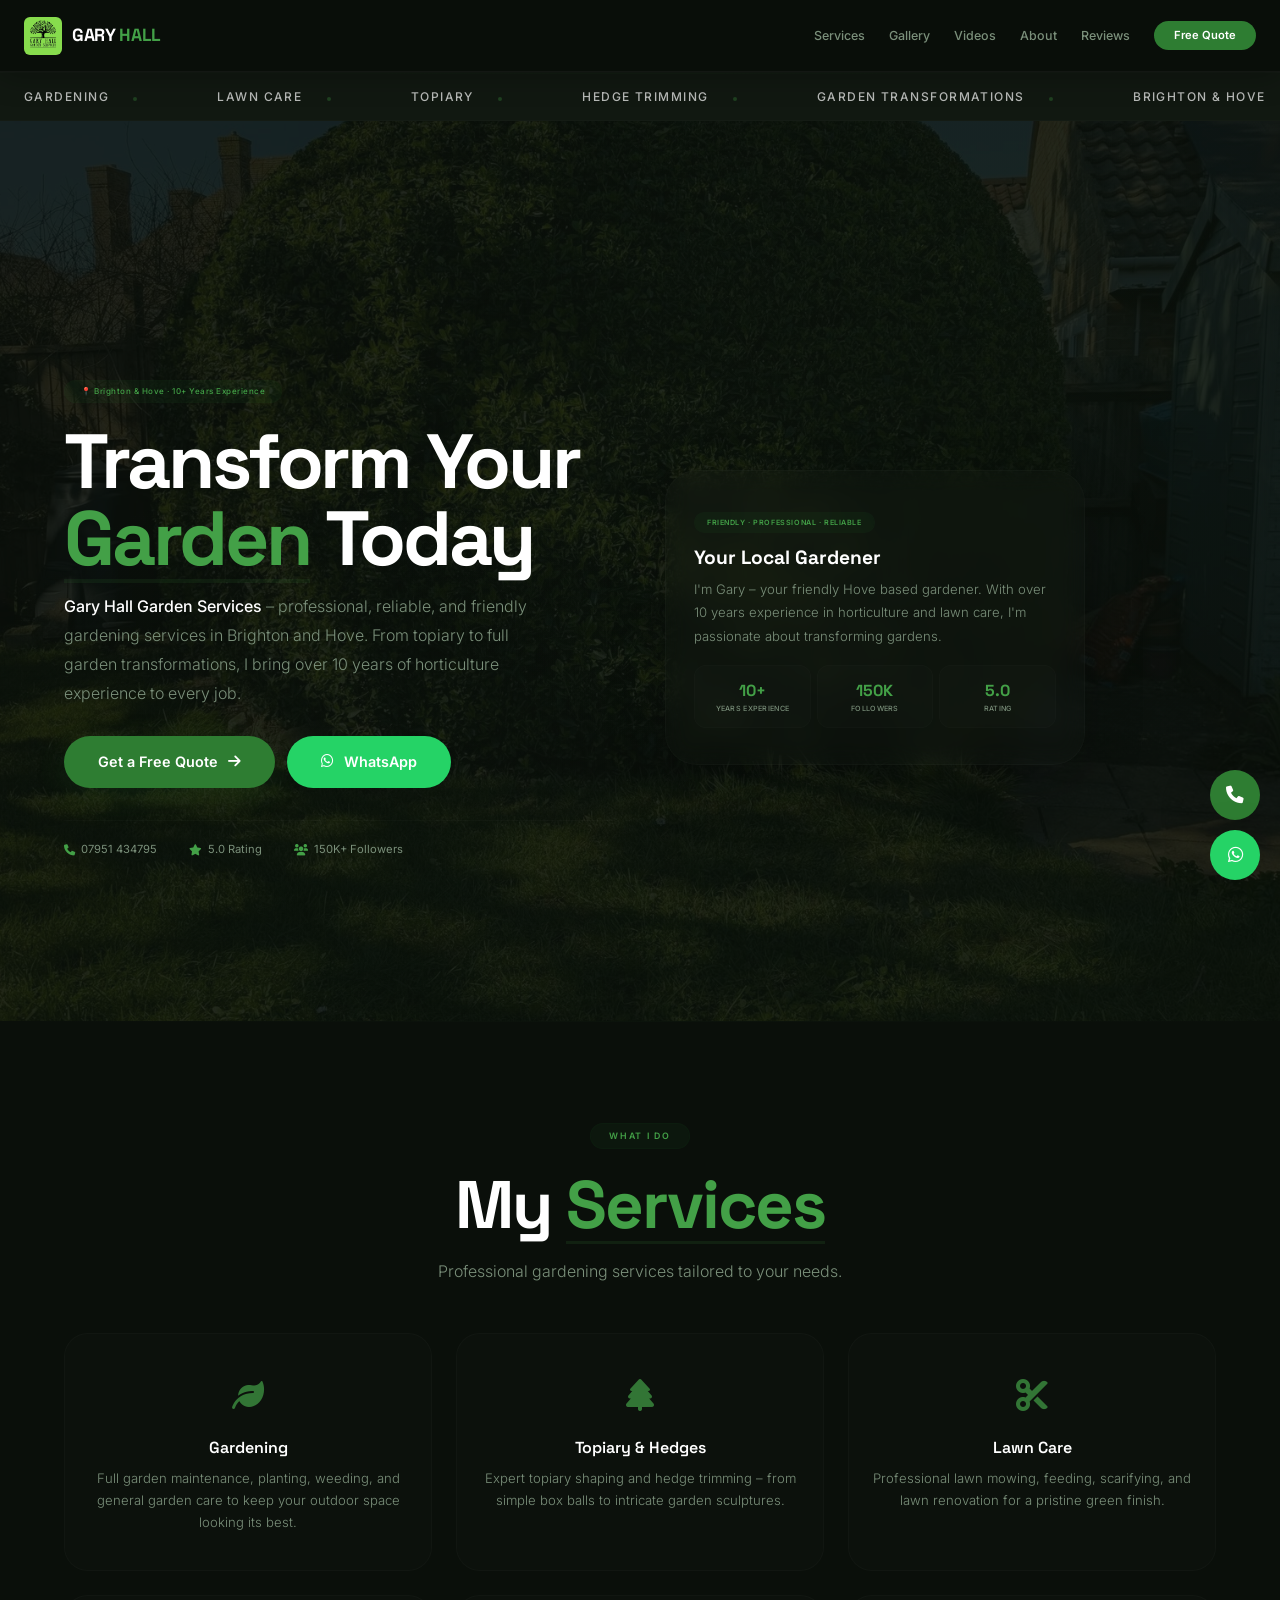
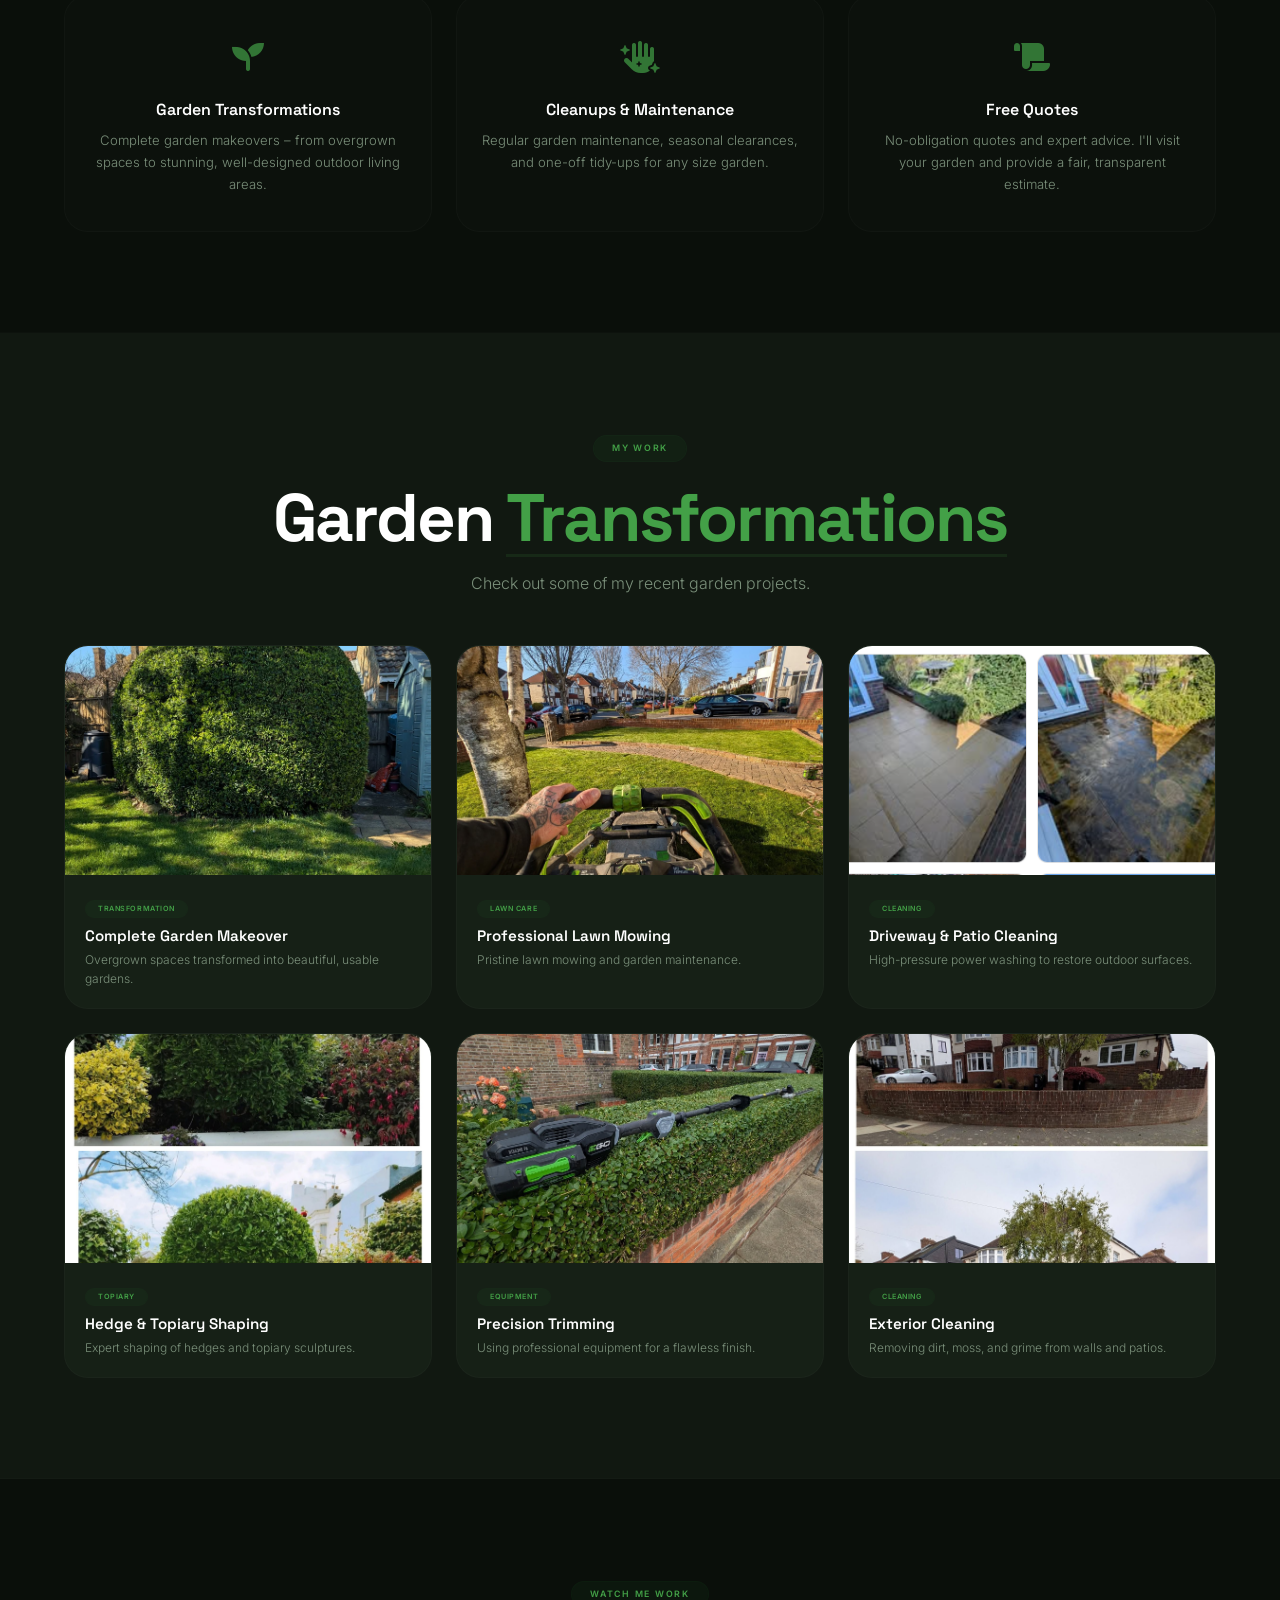
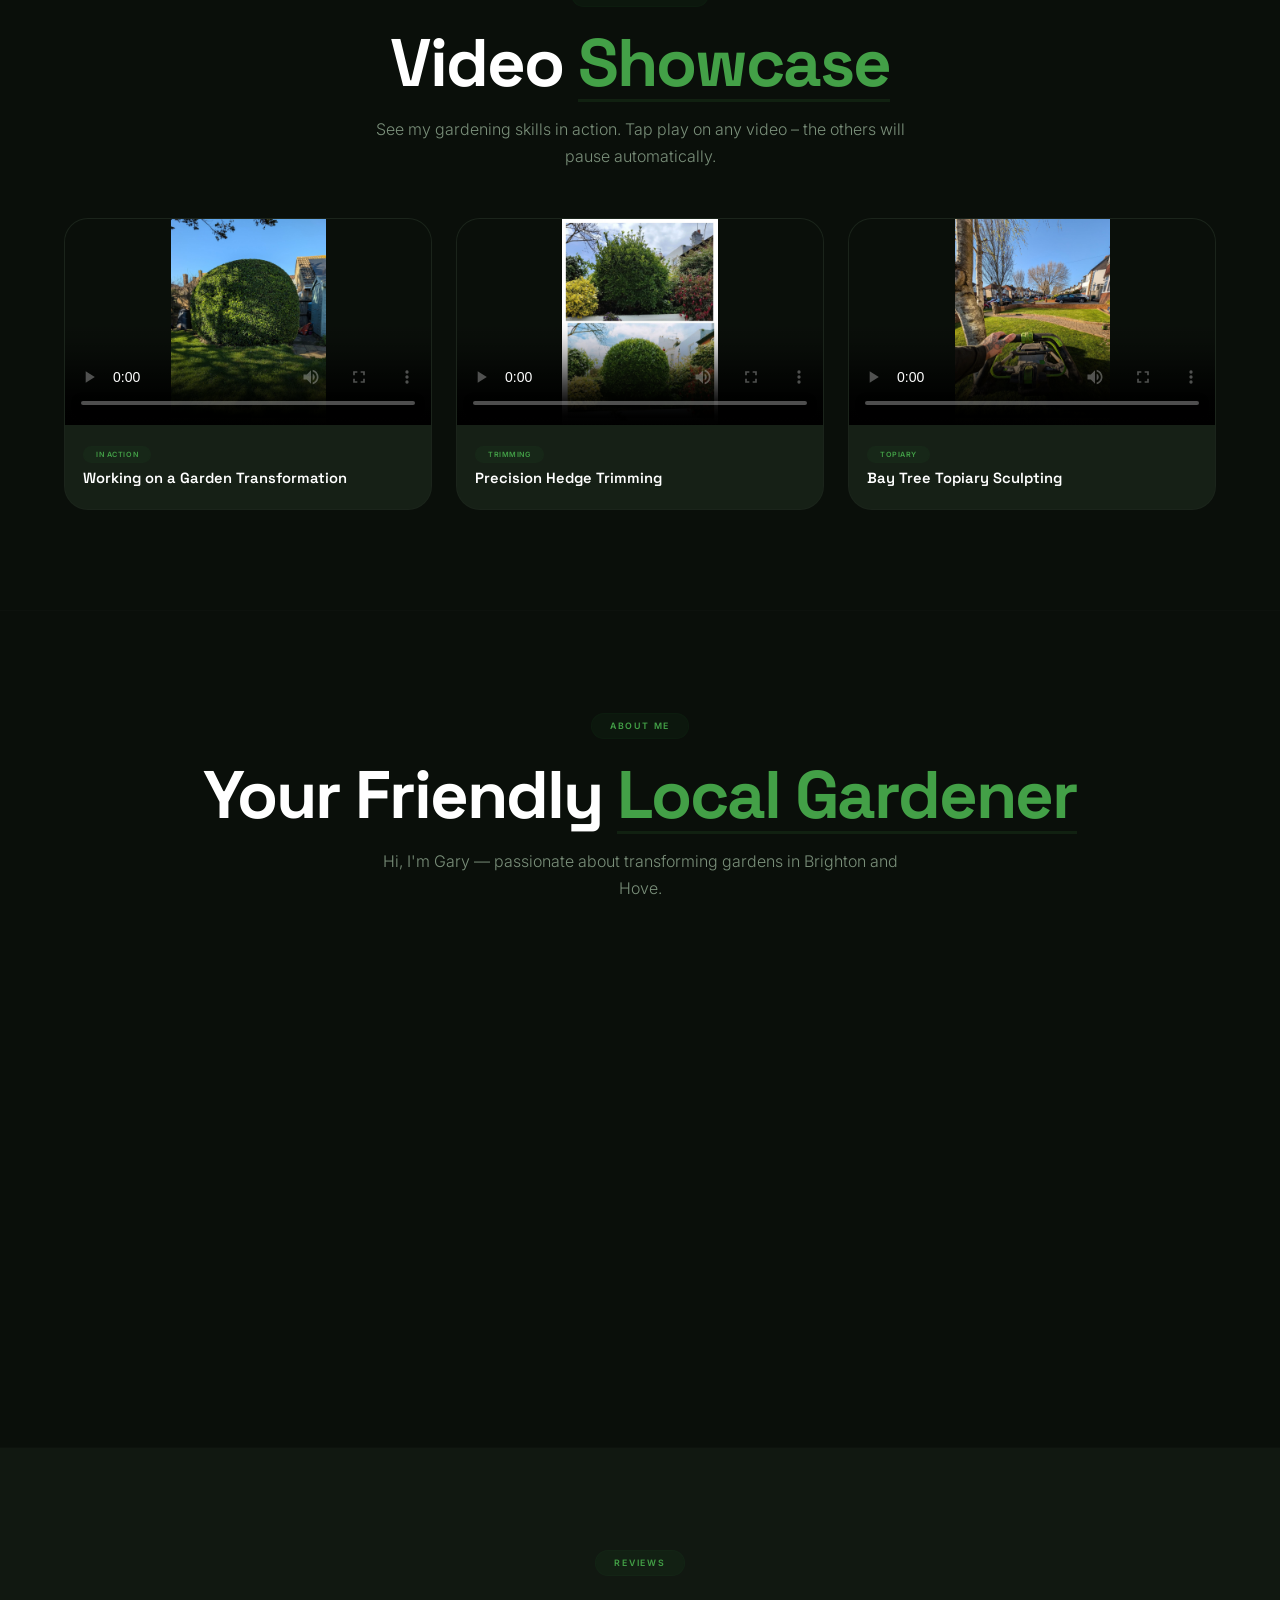
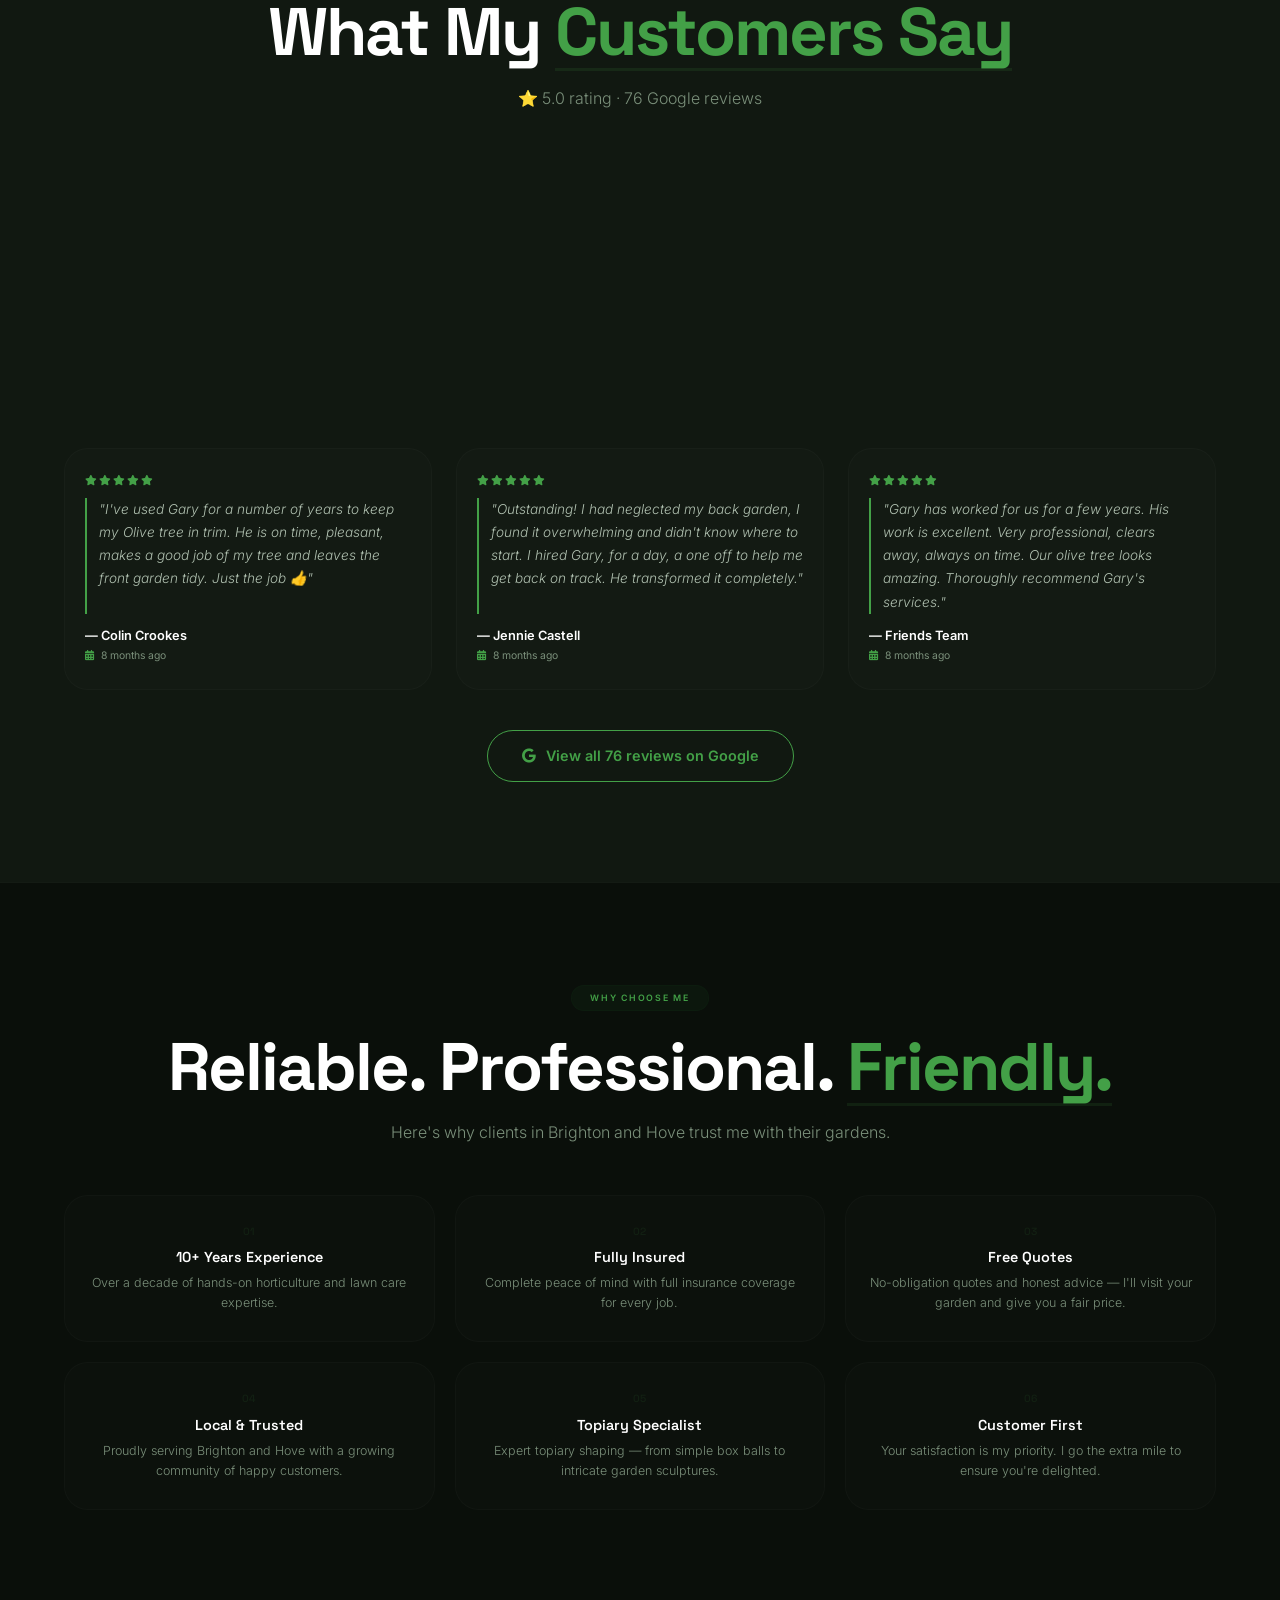
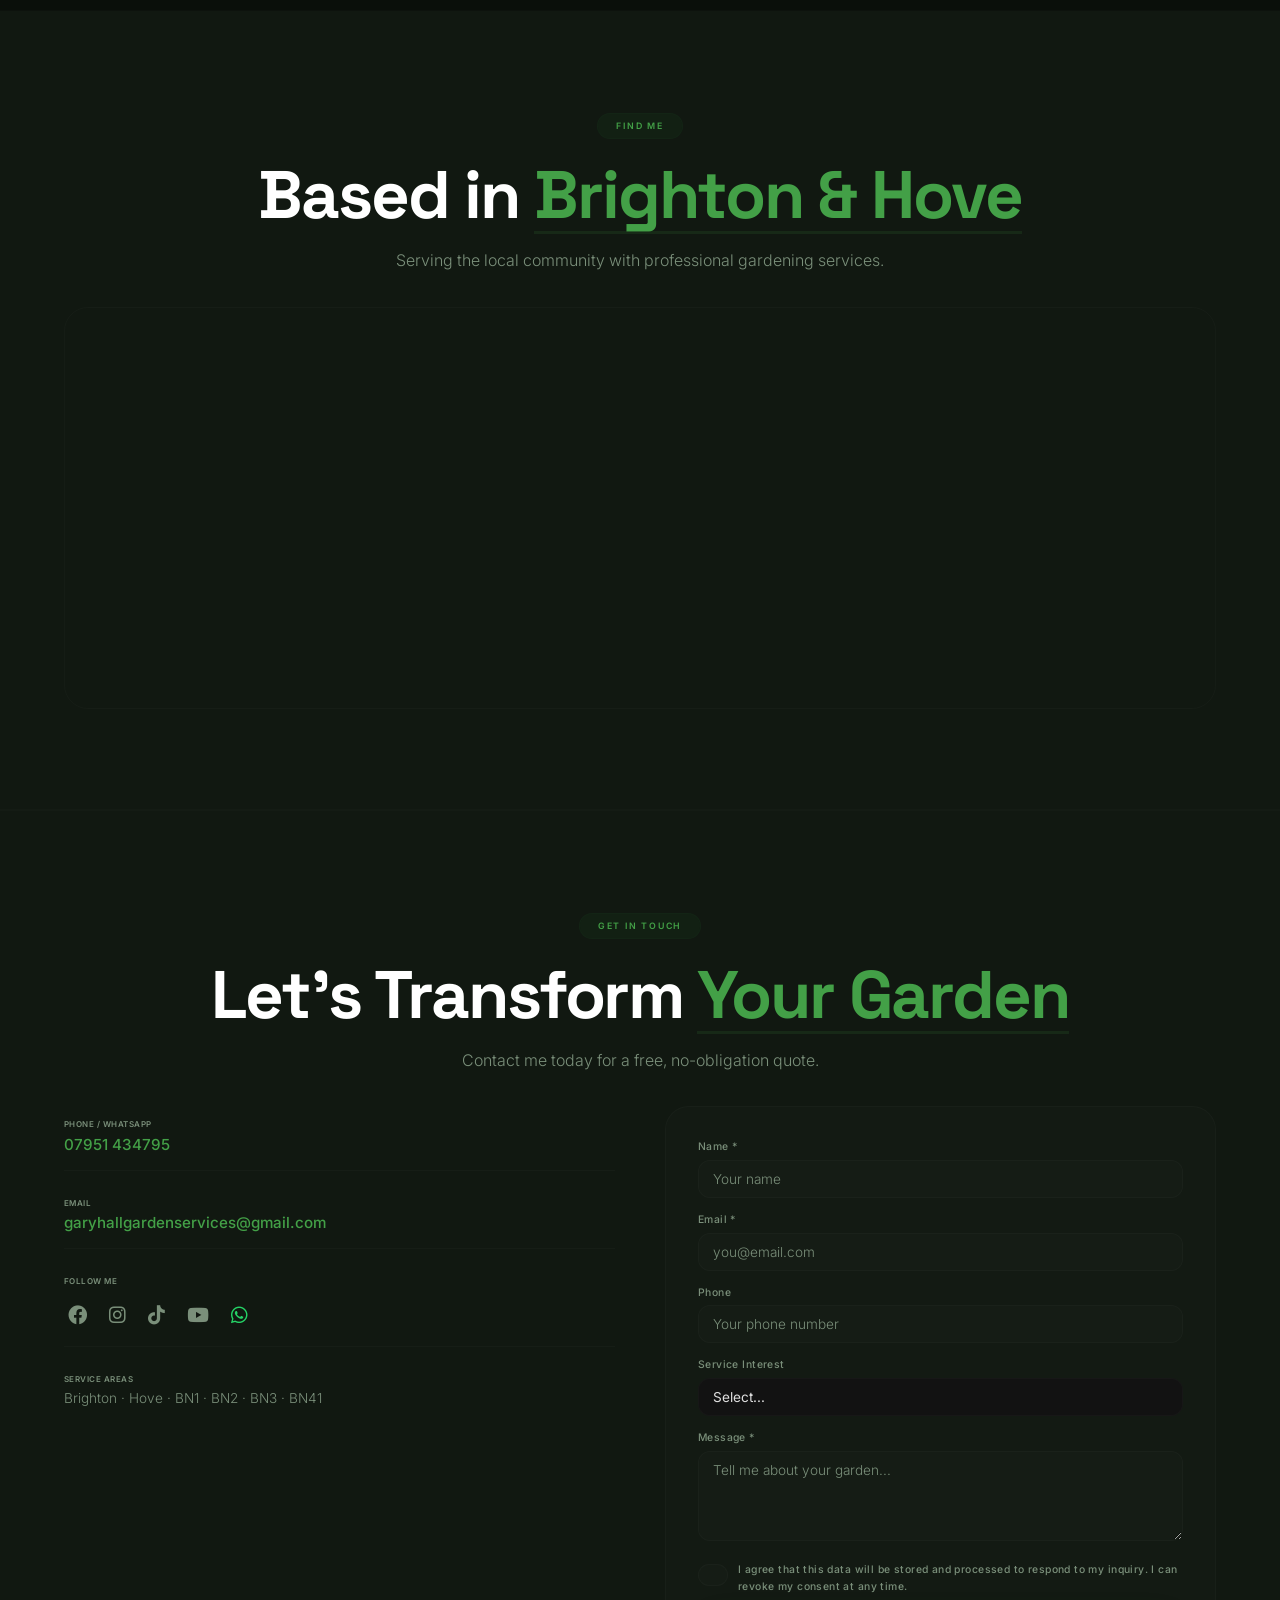
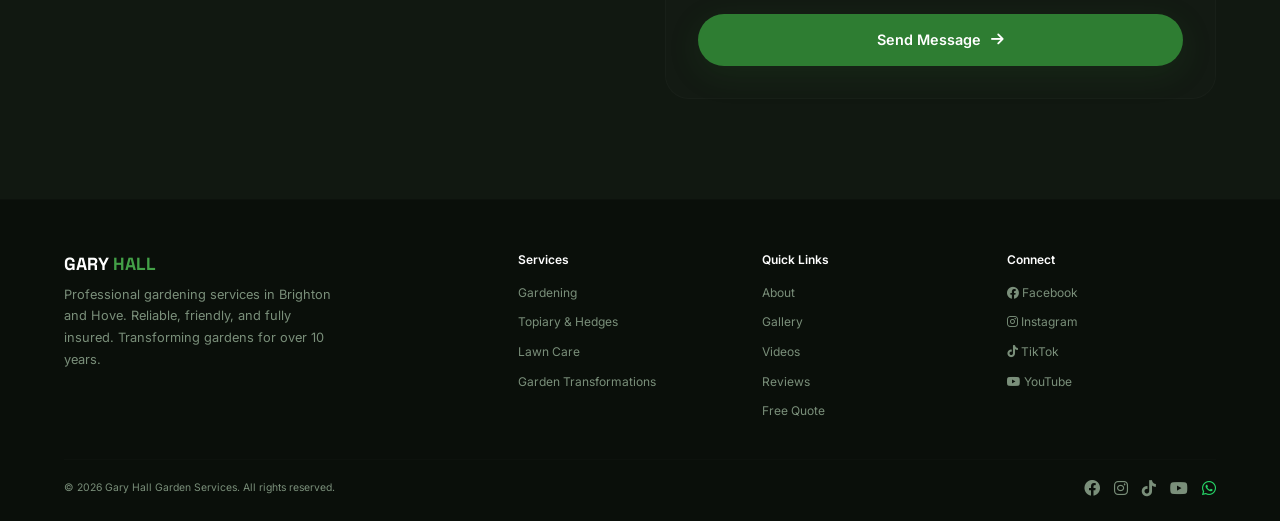
==== index.html @ 6b8df43d "Add files via upload" ====
<!DOCTYPE html>
<html lang="en">
<head>
    <meta charset="UTF-8" />
    <meta name="viewport" content="width=device-width, initial-scale=1.0, maximum-scale=1.0, user-scalable=yes" />
    <title>Gary Hall Garden Services – Professional Gardener in Brighton & Hove</title>
    <meta name="description" content="Gary Hall Garden Services offers professional gardening, lawn care, topiary, hedge trimming, and garden transformations in Brighton and Hove. 10+ years experience. Free quotes." />
    <link rel="canonical" href="https://garyhallgardenservices.co.uk/" />

    <!-- Fonts -->
    <link rel="preconnect" href="https://fonts.googleapis.com" />
    <link rel="preconnect" href="https://fonts.gstatic.com" crossorigin />
    <link href="https://fonts.googleapis.com/css2?family=Inter:opsz,wght@14..32,300;14..32,400;14..32,500;14..32,600;14..32,700;14..32,800;14..32,900&family=Space+Grotesk:wght@400;500;600;700&display=swap" rel="stylesheet" />
    <link rel="stylesheet" href="https://cdnjs.cloudflare.com/ajax/libs/font-awesome/6.0.0-beta3/css/all.min.css" />

    <style>
        /* ============================================================
        GARY HALL GARDEN SERVICES – Green Garden Theme
        MOBILE-FIRST & NAV VISIBILITY FIXES
        ============================================================ */

        *,
        *::before,
        *::after {
            margin: 0;
            padding: 0;
            box-sizing: border-box;
        }

        :root {
            --black: #0a0f0a;
            --black-light: #111811;
            --black-card: #162016;
            --white: #ffffff;
            --gray-100: #f0f4f0;
            --gray-200: #dce4dc;
            --gray-300: #b0c0b0;
            --gray-500: #7a8f7a;
            --gray-700: #4a5f4a;
            --primary: #2e7d32;
            --primary-light: #43a047;
            --primary-dark: #1b5e20;
            --primary-glow: rgba(46, 125, 50, 0.08);
            --primary-subtle: rgba(46, 125, 50, 0.02);
            --radius: 12px;
            --radius-lg: 24px;
            --radius-xl: 32px;
            --shadow: 0 20px 60px rgba(0, 0, 0, 0.2);
            --shadow-lg: 0 40px 80px rgba(0, 0, 0, 0.25);
            --transition: 0.6s cubic-bezier(0.22, 1, 0.36, 1);
            --font: 'Inter', -apple-system, BlinkMacSystemFont, sans-serif;
            --font-display: 'Space Grotesk', sans-serif;
            --max-width: 1200px;
            --nav-height: 72px;
        }

        html {
            scroll-behavior: smooth;
            -webkit-font-smoothing: antialiased;
        }

        body {
            font-family: var(--font);
            background: var(--black);
            color: var(--white);
            line-height: 1.6;
            overflow-x: hidden;
            cursor: default;
            -webkit-tap-highlight-color: transparent;
        }

        ::-webkit-scrollbar {
            width: 6px;
        }
        ::-webkit-scrollbar-track {
            background: var(--black);
        }
        ::-webkit-scrollbar-thumb {
            background: var(--primary);
            border-radius: 10px;
        }

        img {
            max-width: 100%;
            display: block;
        }
        a {
            text-decoration: none;
            color: inherit;
        }
        ul {
            list-style: none;
        }

        .container {
            width: 100%;
            max-width: var(--max-width);
            margin: 0 auto;
            padding: 0 24px;
        }

        .section-padding {
            padding: 100px 0;
        }
        .section-padding-sm {
            padding: 60px 0;
        }

        /* ----- Typography ----- */
        .section-label {
            display: inline-block;
            font-size: 0.55rem;
            font-weight: 600;
            letter-spacing: 0.2em;
            text-transform: uppercase;
            color: var(--primary-light);
            background: var(--primary-glow);
            padding: 5px 18px;
            border-radius: 100px;
            margin-bottom: 20px;
            border: 1px solid rgba(46, 125, 50, 0.04);
            transition: var(--transition);
        }

        .section-label:hover {
            color: var(--white);
            border-color: rgba(46, 125, 50, 0.04);
        }

        .section-title {
            font-family: var(--font-display);
            font-size: clamp(2.2rem, 5.5vw, 4.2rem);
            font-weight: 700;
            line-height: 1.08;
            letter-spacing: -0.03em;
            margin-bottom: 16px;
            color: var(--white);
            transition: var(--transition);
        }

        .section-title .highlight {
            color: var(--primary-light);
            position: relative;
            transition: var(--transition);
        }

        .section-title .highlight::after {
            content: '';
            position: absolute;
            bottom: 4px;
            left: 0;
            width: 100%;
            height: 3px;
            background: var(--primary-light);
            opacity: 0.12;
            transition: var(--transition);
        }

        .section-title:hover .highlight {
            color: var(--white);
        }

        .section-title:hover .highlight::after {
            opacity: 0.3;
            height: 4px;
        }

        .section-subtitle {
            font-size: 1rem;
            color: var(--gray-500);
            max-width: 540px;
            line-height: 1.7;
            font-weight: 300;
            transition: var(--transition);
        }

        .section-subtitle:hover {
            color: var(--gray-300);
        }

        .text-center {
            text-align: center;
        }
        .mx-auto {
            margin-left: auto;
            margin-right: auto;
        }

        /* ----- Buttons (touch-friendly) ----- */
        .btn {
            display: inline-flex;
            align-items: center;
            gap: 10px;
            font-family: var(--font);
            font-weight: 600;
            font-size: 0.9rem;
            padding: 14px 34px;
            border-radius: 100px;
            border: none;
            cursor: pointer;
            transition: var(--transition);
            text-align: center;
            justify-content: center;
            line-height: 1.2;
            position: relative;
            overflow: hidden;
            touch-action: manipulation;
            min-height: 52px;
        }

        .btn-primary {
            background: var(--primary);
            color: var(--white);
            box-shadow: 0 8px 32px rgba(46, 125, 50, 0.15);
        }

        .btn-primary::after {
            content: '';
            position: absolute;
            inset: 0;
            background: linear-gradient(135deg, transparent 60%, rgba(255, 255, 255, 0.04));
            opacity: 0;
            transition: var(--transition);
        }

        .btn-primary:hover {
            background: var(--primary-light);
            transform: translateY(-3px);
            box-shadow: 0 16px 48px rgba(46, 125, 50, 0.2);
            color: var(--white);
        }

        .btn-primary:hover::after {
            opacity: 1;
        }

        .btn-outline {
            background: transparent;
            color: var(--white);
            border: 1px solid rgba(255, 255, 255, 0.04);
        }

        .btn-outline:hover {
            border-color: var(--primary-light);
            transform: translateY(-3px);
            background: var(--primary-subtle);
        }

        .btn-whatsapp {
            background: #25d366;
            color: var(--white);
        }

        .btn-whatsapp:hover {
            background: #1ebe5c;
            transform: translateY(-3px);
        }

        .btn-block {
            width: 100%;
            justify-content: center;
        }

        /* ============================================================
        NAVIGATION – Always visible, never hidden
        ============================================================ */
        .navbar {
            position: fixed;
            top: 0;
            left: 0;
            right: 0;
            z-index: 9999;
            height: var(--nav-height);
            display: flex;
            align-items: center;
            padding: 0 24px;
            background: rgba(10, 15, 10, 0.92);
            backdrop-filter: blur(20px) saturate(1.4);
            -webkit-backdrop-filter: blur(20px) saturate(1.4);
            border-bottom: 1px solid rgba(255, 255, 255, 0.04);
            box-shadow: 0 4px 30px rgba(0, 0, 0, 0.3);
            transition: var(--transition);
        }

        .navbar.scrolled {
            background: rgba(10, 15, 10, 0.97);
            border-bottom-color: rgba(46, 125, 50, 0.08);
        }

        .navbar .container {
            display: flex;
            align-items: center;
            justify-content: space-between;
            padding: 0;
            max-width: 100%;
            width: 100%;
        }

        .nav-logo {
            display: flex;
            align-items: center;
            gap: 10px;
            flex-shrink: 0;
        }

        .nav-logo img {
            height: 38px;
            width: auto;
            border-radius: 6px;
        }

        .nav-logo .logo-text {
            font-family: var(--font-display);
            font-weight: 700;
            font-size: 1.1rem;
            color: var(--white);
            letter-spacing: -0.02em;
            transition: var(--transition);
            white-space: nowrap;
        }

        .nav-logo .logo-text .brand-span {
            color: var(--primary-light);
            transition: var(--transition);
        }

        .nav-logo:hover .logo-text .brand-span {
            color: var(--white);
        }

        .nav-links {
            display: flex;
            align-items: center;
            gap: 24px;
        }

        .nav-links a {
            font-size: 0.78rem;
            font-weight: 500;
            color: var(--gray-500);
            transition: var(--transition);
            position: relative;
            touch-action: manipulation;
            padding: 4px 0;
        }

        .nav-links a::after {
            content: '';
            position: absolute;
            bottom: -2px;
            left: 0;
            width: 0;
            height: 2px;
            background: var(--primary-light);
            transition: var(--transition);
        }

        .nav-links a:hover {
            color: var(--white);
        }

        .nav-links a:hover::after {
            width: 100%;
        }

        .nav-links .nav-cta {
            background: var(--primary);
            color: var(--white);
            padding: 6px 20px;
            border-radius: 100px;
            font-weight: 600;
            font-size: 0.7rem;
        }

        .nav-links .nav-cta::after {
            display: none;
        }

        .nav-links .nav-cta:hover {
            background: var(--primary-light);
            transform: translateY(-2px);
            color: var(--white);
        }

        /* ---- Hamburger Toggle (mobile) ---- */
        .nav-toggle {
            display: none;
            flex-direction: column;
            gap: 5px;
            background: none;
            border: none;
            cursor: pointer;
            padding: 10px 8px;
            touch-action: manipulation;
            z-index: 100;
        }

        .nav-toggle span {
            display: block;
            width: 26px;
            height: 2.5px;
            background: var(--white);
            border-radius: 4px;
            transition: var(--transition);
            transform-origin: center;
        }

        .nav-toggle.active span:nth-child(1) {
            transform: rotate(45deg) translate(5px, 6px);
        }
        .nav-toggle.active span:nth-child(2) {
            opacity: 0;
            transform: scaleX(0);
        }
        .nav-toggle.active span:nth-child(3) {
            transform: rotate(-45deg) translate(5px, -6px);
        }

        /* ============================================================
        MARQUEE – Clears the fixed nav
        ============================================================ */
        .marquee-section {
            background: var(--black-light);
            border-top: 1px solid rgba(255, 255, 255, 0.01);
            border-bottom: 1px solid rgba(255, 255, 255, 0.01);
            padding: 14px 0;
            overflow: hidden;
            position: relative;
            margin-top: var(--nav-height);
        }

        .marquee-section::before {
            content: '';
            position: absolute;
            top: 0;
            left: 0;
            right: 0;
            height: 1px;
            background: linear-gradient(90deg, transparent, var(--primary-light), transparent);
            opacity: 0.04;
        }

        .marquee {
            display: flex;
            gap: 60px;
            animation: marqueeScroll 35s linear infinite;
            width: max-content;
        }

        .marquee:hover {
            animation-play-state: paused;
        }

        @keyframes marqueeScroll {
            0% {
                transform: translateX(0);
            }
            100% {
                transform: translateX(-50%);
            }
        }

        .marquee-item {
            font-size: 0.75rem;
            letter-spacing: 0.12em;
            text-transform: uppercase;
            color: rgba(255, 255, 255, 0.7);
            white-space: nowrap;
            font-weight: 500;
            transition: var(--transition);
        }

        .marquee-item:hover {
            color: var(--white);
        }

        .marquee-item .dot {
            display: inline-block;
            width: 4px;
            height: 4px;
            background: var(--primary-light);
            border-radius: 50%;
            margin: 0 20px;
            opacity: 0.3;
            transition: var(--transition);
        }

        .marquee-item:hover .dot {
            opacity: 0.8;
        }

        /* ============================================================
        HERO – Clears fixed nav + marquee
        ============================================================ */
        .hero {
            min-height: 100vh;
            display: flex;
            align-items: center;
            position: relative;
            padding: calc(var(--nav-height) + 80px) 0 60px;
            background: var(--black);
            overflow: hidden;
            isolation: isolate;
        }

        .hero-bg {
            position: absolute;
            inset: 0;
            z-index: 0;
            background: url('result one.jpg') center/cover no-repeat;
            background-color: var(--black);
            opacity: 0.10;
            transform: scale(1.02);
            animation: heroBreath 25s infinite alternate ease-in-out;
        }

        @keyframes heroBreath {
            0% {
                transform: scale(1.02);
                opacity: 0.08;
            }
            100% {
                transform: scale(1.08);
                opacity: 0.14;
            }
        }

        .hero-glow {
            position: absolute;
            inset: 0;
            z-index: 0;
            background:
                radial-gradient(ellipse at 70% 30%, rgba(46, 125, 50, 0.02), transparent 50%),
                radial-gradient(ellipse at 30% 70%, rgba(46, 125, 50, 0.01), transparent 40%);
            animation: glowPulse 8s infinite alternate ease-in-out;
        }

        @keyframes glowPulse {
            0% {
                opacity: 0.5;
            }
            100% {
                opacity: 1;
            }
        }

        .particles {
            position: absolute;
            inset: 0;
            z-index: 0;
            pointer-events: none;
            overflow: hidden;
        }

        .particle {
            position: absolute;
            width: 2px;
            height: 2px;
            background: var(--primary-light);
            border-radius: 50%;
            opacity: 0;
            animation: floatParticle 14s infinite ease-in-out;
        }

        .particle:nth-child(1) {
            left: 10%;
            top: 20%;
            animation-delay: 0s;
        }
        .particle:nth-child(2) {
            left: 25%;
            top: 60%;
            animation-delay: 2s;
            width: 3px;
            height: 3px;
        }
        .particle:nth-child(3) {
            left: 50%;
            top: 10%;
            animation-delay: 4s;
        }
        .particle:nth-child(4) {
            left: 70%;
            top: 70%;
            animation-delay: 1s;
            width: 4px;
            height: 4px;
        }
        .particle:nth-child(5) {
            left: 85%;
            top: 30%;
            animation-delay: 3s;
        }
        .particle:nth-child(6) {
            left: 40%;
            top: 85%;
            animation-delay: 5s;
        }
        .particle:nth-child(7) {
            left: 15%;
            top: 45%;
            animation-delay: 2.5s;
        }
        .particle:nth-child(8) {
            left: 65%;
            top: 25%;
            animation-delay: 4.5s;
            width: 3px;
            height: 3px;
        }

        @keyframes floatParticle {
            0% {
                opacity: 0;
                transform: translateY(0) scale(0);
            }
            20% {
                opacity: 0.3;
                transform: translateY(-20px) scale(1);
            }
            80% {
                opacity: 0.3;
                transform: translateY(-60px) scale(1);
            }
            100% {
                opacity: 0;
                transform: translateY(-100px) scale(0);
            }
        }

        .hero .container {
            position: relative;
            z-index: 2;
            display: grid;
            grid-template-columns: 1fr 1fr;
            gap: 50px;
            align-items: center;
        }

        .hero-badge {
            display: inline-block;
            background: var(--primary-glow);
            padding: 4px 16px;
            border-radius: 100px;
            font-size: 0.5rem;
            font-weight: 500;
            border: 1px solid rgba(46, 125, 50, 0.02);
            margin-bottom: 20px;
            color: var(--primary-light);
            letter-spacing: 0.5px;
            animation: fadeUp 0.8s ease forwards;
            opacity: 0;
            transition: var(--transition);
        }

        .hero-badge:hover {
            color: var(--white);
            border-color: rgba(46, 125, 50, 0.04);
        }

        @keyframes fadeUp {
            from {
                opacity: 0;
                transform: translateY(24px);
            }
            to {
                opacity: 1;
                transform: translateY(0);
            }
        }

        @keyframes fadeUpSlow {
            from {
                opacity: 0;
                transform: translateY(30px);
            }
            to {
                opacity: 1;
                transform: translateY(0);
            }
        }

        .hero h1 {
            font-family: var(--font-display);
            font-size: clamp(2.6rem, 7vw, 4.8rem);
            font-weight: 700;
            line-height: 1;
            letter-spacing: -0.04em;
            margin-bottom: 16px;
            color: var(--white);
            animation: fadeUp 0.8s ease 0.15s forwards;
            opacity: 0;
            transition: var(--transition);
        }

        .hero h1 .highlight {
            color: var(--primary-light);
            position: relative;
            transition: var(--transition);
        }

        .hero h1 .highlight::after {
            content: '';
            position: absolute;
            bottom: 4px;
            left: 0;
            width: 100%;
            height: 4px;
            background: var(--primary-light);
            opacity: 0.1;
            transition: var(--transition);
        }

        .hero h1:hover .highlight {
            color: var(--white);
        }

        .hero p {
            font-size: 1rem;
            color: var(--gray-500);
            max-width: 480px;
            line-height: 1.8;
            margin-bottom: 28px;
            font-weight: 300;
            animation: fadeUp 0.8s ease 0.3s forwards;
            opacity: 0;
            transition: var(--transition);
        }

        .hero p:hover {
            color: var(--gray-300);
        }

        .hero p strong {
            color: var(--white);
            font-weight: 500;
            transition: var(--transition);
        }

        .hero p:hover strong {
            color: var(--primary-light);
        }

        .hero-actions {
            display: flex;
            flex-wrap: wrap;
            gap: 12px;
            margin-bottom: 32px;
            animation: fadeUp 0.8s ease 0.45s forwards;
            opacity: 0;
        }

        .hero-meta {
            display: flex;
            flex-wrap: wrap;
            gap: 20px 32px;
            padding-top: 20px;
            border-top: 1px solid rgba(255, 255, 255, 0.02);
            animation: fadeUp 0.8s ease 0.6s forwards;
            opacity: 0;
        }

        .hero-meta-item {
            font-size: 0.7rem;
            color: var(--gray-500);
            font-weight: 400;
            display: flex;
            align-items: center;
            gap: 6px;
            transition: var(--transition);
        }

        .hero-meta-item:hover {
            color: var(--white);
        }

        .hero-meta-item i {
            color: var(--primary-light);
            font-size: 0.7rem;
            transition: var(--transition);
        }

        .hero-meta-item:hover i {
            color: var(--white);
        }

        .hero-card {
            background: rgba(255, 255, 255, 0.01);
            border: 1px solid rgba(255, 255, 255, 0.02);
            border-radius: var(--radius-xl);
            padding: 36px 28px;
            max-width: 420px;
            box-shadow: var(--shadow);
            backdrop-filter: blur(12px);
            -webkit-backdrop-filter: blur(12px);
            animation: fadeUpSlow 0.9s ease 0.25s forwards;
            opacity: 0;
            transition: var(--transition);
        }

        .hero-card:hover {
            border-color: rgba(46, 125, 50, 0.02);
            box-shadow: var(--shadow-lg);
            transform: translateY(-2px);
        }

        .hero-card .card-badge {
            display: inline-block;
            background: var(--primary-glow);
            color: var(--primary-light);
            font-size: 0.45rem;
            font-weight: 600;
            letter-spacing: 0.08em;
            text-transform: uppercase;
            padding: 4px 12px;
            border-radius: 100px;
            margin-bottom: 10px;
            border: 1px solid rgba(46, 125, 50, 0.01);
            transition: var(--transition);
        }

        .hero-card:hover .card-badge {
            color: var(--white);
            border-color: rgba(46, 125, 50, 0.02);
        }

        .hero-card h3 {
            font-family: var(--font-display);
            font-size: 1.2rem;
            font-weight: 700;
            color: var(--white);
            margin-bottom: 4px;
        }

        .hero-card p {
            font-size: 0.82rem;
            color: var(--gray-500);
            margin-bottom: 16px;
            transition: var(--transition);
        }

        .hero-card:hover p {
            color: var(--gray-300);
        }

        .hero-stats {
            display: grid;
            grid-template-columns: 1fr 1fr 1fr;
            gap: 6px;
        }

        .hero-stats .stat {
            background: rgba(255, 255, 255, 0.01);
            border-radius: var(--radius);
            padding: 12px 4px;
            text-align: center;
            border: 1px solid rgba(255, 255, 255, 0.01);
            transition: var(--transition);
        }

        .hero-stats .stat:hover {
            border-color: rgba(46, 125, 50, 0.02);
            background: var(--primary-subtle);
            transform: translateY(-2px);
        }

        .hero-stats .stat .num {
            font-family: var(--font-display);
            font-weight: 700;
            font-size: 1rem;
            color: var(--primary-light);
            transition: var(--transition);
        }

        .hero-stats .stat:hover .num {
            color: var(--white);
        }

        .hero-stats .stat .label {
            font-size: 0.45rem;
            color: var(--gray-500);
            font-weight: 500;
            text-transform: uppercase;
            letter-spacing: 0.04em;
            transition: var(--transition);
        }

        .hero-stats .stat:hover .label {
            color: var(--gray-300);
        }

        /* ============================================================
        SERVICES
        ============================================================ */
        #services {
            background: var(--black);
            border-bottom: 1px solid rgba(255, 255, 255, 0.01);
            position: relative;
        }

        #services::before {
            content: '';
            position: absolute;
            top: 0;
            left: 0;
            right: 0;
            height: 1px;
            background: linear-gradient(90deg, transparent, var(--primary-light), transparent);
            opacity: 0.03;
        }

        .services-grid {
            display: grid;
            grid-template-columns: repeat(3, 1fr);
            gap: 24px;
            margin-top: 48px;
        }

        .service-card {
            background: rgba(255, 255, 255, 0.01);
            border-radius: var(--radius-lg);
            padding: 36px 24px;
            border: 1px solid rgba(255, 255, 255, 0.02);
            transition: var(--transition);
            text-align: center;
            position: relative;
        }

        .service-card::before {
            content: '';
            position: absolute;
            top: -1px;
            left: 20%;
            right: 20%;
            height: 1px;
            background: linear-gradient(90deg, transparent, var(--primary-light), transparent);
            opacity: 0;
            transition: var(--transition);
        }

        .service-card:hover::before {
            opacity: 0.15;
        }

        .service-card:hover {
            border-color: rgba(46, 125, 50, 0.02);
            transform: translateY(-6px);
            background: rgba(255, 255, 255, 0.01);
            box-shadow: var(--shadow);
        }

        .service-card .icon {
            font-size: 2rem;
            color: var(--primary-light);
            margin-bottom: 14px;
            opacity: 0.7;
            transition: var(--transition);
        }

        .service-card:hover .icon {
            opacity: 1;
            transform: scale(1.05);
        }

        .service-card h4 {
            font-family: var(--font-display);
            font-weight: 600;
            font-size: 1rem;
            color: var(--white);
            margin-bottom: 6px;
            transition: var(--transition);
        }

        .service-card:hover h4 {
            color: var(--primary-light);
        }

        .service-card p {
            font-size: 0.82rem;
            color: var(--gray-500);
            line-height: 1.7;
            font-weight: 300;
            transition: var(--transition);
        }

        .service-card:hover p {
            color: var(--gray-300);
        }

        /* ============================================================
        GALLERY
        ============================================================ */
        #work {
            background: var(--black-light);
            border-bottom: 1px solid rgba(255, 255, 255, 0.01);
        }

        .work-grid {
            display: grid;
            grid-template-columns: repeat(3, 1fr);
            gap: 24px;
            margin-top: 48px;
        }

        .work-item {
            border-radius: var(--radius-lg);
            overflow: hidden;
            background: var(--black-card);
            border: 1px solid rgba(255, 255, 255, 0.02);
            transition: var(--transition);
        }

        .work-item:hover {
            transform: translateY(-6px);
            border-color: rgba(46, 125, 50, 0.02);
            box-shadow: var(--shadow);
        }

        .work-item .work-image {
            aspect-ratio: 16/10;
            background: var(--black-card);
            display: flex;
            align-items: center;
            justify-content: center;
            transition: var(--transition);
            overflow: hidden;
        }

        .work-item .work-image img {
            width: 100%;
            height: 100%;
            object-fit: cover;
            transition: var(--transition);
        }

        .work-item:hover .work-image img {
            transform: scale(1.03);
        }

        .work-item .work-info {
            padding: 18px 20px 20px;
        }

        .work-item .work-info .tag {
            display: inline-block;
            font-size: 0.45rem;
            font-weight: 600;
            letter-spacing: 0.08em;
            text-transform: uppercase;
            color: var(--primary-light);
            background: var(--primary-glow);
            padding: 2px 12px;
            border-radius: 100px;
            margin-bottom: 6px;
            border: 1px solid rgba(46, 125, 50, 0.01);
            transition: var(--transition);
        }

        .work-item:hover .work-info .tag {
            color: var(--white);
            border-color: rgba(46, 125, 50, 0.02);
        }

        .work-item .work-info h4 {
            font-family: var(--font-display);
            font-weight: 600;
            font-size: 0.95rem;
            color: var(--white);
            margin-bottom: 2px;
            transition: var(--transition);
        }

        .work-item:hover .work-info h4 {
            color: var(--primary-light);
        }

        .work-item .work-info p {
            font-size: 0.75rem;
            color: var(--gray-500);
            font-weight: 300;
            transition: var(--transition);
        }

        .work-item:hover .work-info p {
            color: var(--gray-300);
        }

        /* ============================================================
        VIDEOS
        ============================================================ */
        #videos {
            background: var(--black);
            border-bottom: 1px solid rgba(255, 255, 255, 0.01);
        }

        .videos-grid {
            display: grid;
            grid-template-columns: repeat(3, 1fr);
            gap: 24px;
            margin-top: 48px;
        }

        .video-card {
            border-radius: var(--radius-lg);
            overflow: hidden;
            background: var(--black-card);
            border: 1px solid rgba(255, 255, 255, 0.02);
            transition: var(--transition);
        }

        .video-card:hover {
            transform: translateY(-6px);
            border-color: rgba(46, 125, 50, 0.02);
            box-shadow: var(--shadow);
        }

        .video-card video {
            width: 100%;
            aspect-ratio: 16/9;
            display: block;
            background: var(--black);
            touch-action: manipulation;
        }

        .video-card .video-info {
            padding: 14px 18px 18px;
        }

        .video-card .video-info .tag {
            display: inline-block;
            font-size: 0.45rem;
            font-weight: 600;
            letter-spacing: 0.08em;
            text-transform: uppercase;
            color: var(--primary-light);
            background: var(--primary-glow);
            padding: 2px 12px;
            border-radius: 100px;
            margin-bottom: 4px;
            border: 1px solid rgba(46, 125, 50, 0.01);
        }

        .video-card .video-info h4 {
            font-family: var(--font-display);
            font-weight: 600;
            font-size: 0.92rem;
            color: var(--white);
        }

        /* ============================================================
        TESTIMONIALS
        ============================================================ */
        #testimonials {
            background: var(--black-light);
            border-bottom: 1px solid rgba(255, 255, 255, 0.01);
        }

        .testimonials-grid {
            display: grid;
            grid-template-columns: repeat(3, 1fr);
            gap: 24px;
            margin-top: 48px;
        }

        .testimonial-card {
            background: rgba(255, 255, 255, 0.01);
            border-radius: var(--radius-lg);
            padding: 24px 20px;
            border: 1px solid rgba(255, 255, 255, 0.02);
            transition: var(--transition);
            text-align: left;
            display: flex;
            flex-direction: column;
        }

        .testimonial-card:hover {
            border-color: rgba(46, 125, 50, 0.02);
        }

        .testimonial-card .stars {
            color: var(--primary-light);
            font-size: 0.65rem;
            letter-spacing: 2px;
            margin-bottom: 8px;
            transition: var(--transition);
        }

        .testimonial-card:hover .stars {
            color: var(--white);
        }

        .testimonial-card .review-text {
            font-size: 0.85rem;
            color: var(--gray-300);
            line-height: 1.7;
            font-style: italic;
            font-weight: 300;
            margin-bottom: 12px;
            transition: var(--transition);
            padding-left: 12px;
            border-left: 2px solid var(--primary-light);
            flex-grow: 1;
        }

        .testimonial-card:hover .review-text {
            color: var(--gray-100);
        }

        .testimonial-card .review-meta {
            display: flex;
            flex-direction: column;
            gap: 2px;
        }

        .testimonial-card .review-meta .name {
            font-weight: 600;
            font-size: 0.8rem;
            color: var(--white);
        }

        .testimonial-card .review-meta .detail {
            font-size: 0.65rem;
            color: var(--gray-500);
        }

        .testimonial-card .review-meta .detail i {
            color: var(--primary-light);
            margin-right: 4px;
        }

        .google-reviews-link {
            text-align: center;
            margin-top: 40px;
        }

        .google-reviews-link .btn-outline {
            border-color: var(--primary-light);
            color: var(--primary-light);
        }

        .google-reviews-link .btn-outline:hover {
            background: var(--primary-light);
            color: var(--black);
        }

        /* ============================================================
        ABOUT
        ============================================================ */
        #about {
            background: var(--black);
            border-bottom: 1px solid rgba(255, 255, 255, 0.01);
        }

        .about-grid {
            display: grid;
            grid-template-columns: 1fr 1fr;
            gap: 50px;
            align-items: center;
            margin-top: 32px;
        }

        .about-text p {
            color: var(--gray-500);
            font-size: 0.92rem;
            line-height: 1.9;
            margin-bottom: 16px;
            font-weight: 300;
            transition: var(--transition);
        }

        .about-text p:last-child {
            margin-bottom: 0;
        }

        .about-text p:hover {
            color: var(--gray-300);
        }

        .about-text .highlight {
            color: var(--primary-light);
            font-weight: 500;
            transition: var(--transition);
        }

        .about-text p:hover .highlight {
            color: var(--white);
        }

        .about-image {
            border-radius: var(--radius-lg);
            overflow: hidden;
            background: var(--black-card);
            border: 1px solid rgba(255, 255, 255, 0.02);
            aspect-ratio: 4/3;
            display: flex;
            align-items: center;
            justify-content: center;
            min-height: 240px;
            transition: var(--transition);
        }

        .about-image img {
            width: 100%;
            height: 100%;
            object-fit: cover;
        }

        .about-image:hover {
            border-color: rgba(46, 125, 50, 0.02);
        }

        /* ============================================================
        WHY CHOOSE
        ============================================================ */
        #why-choose {
            background: var(--black);
            border-bottom: 1px solid rgba(255, 255, 255, 0.01);
        }

        .whys-grid {
            display: grid;
            grid-template-columns: repeat(3, 1fr);
            gap: 20px;
            margin-top: 48px;
        }

        .why-card {
            background: rgba(255, 255, 255, 0.01);
            border-radius: var(--radius-lg);
            padding: 28px 20px;
            border: 1px solid rgba(255, 255, 255, 0.02);
            text-align: center;
            transition: var(--transition);
        }

        .why-card:hover {
            border-color: rgba(46, 125, 50, 0.02);
            transform: translateY(-4px);
            background: rgba(255, 255, 255, 0.01);
        }

        .why-card .number {
            font-family: var(--font-display);
            font-size: 0.65rem;
            font-weight: 500;
            color: var(--primary-light);
            opacity: 0.1;
            margin-bottom: 6px;
            transition: var(--transition);
        }

        .why-card:hover .number {
            opacity: 0.3;
            color: var(--white);
        }

        .why-card h4 {
            font-family: var(--font-display);
            font-weight: 600;
            font-size: 0.9rem;
            color: var(--white);
            margin-bottom: 4px;
            transition: var(--transition);
        }

        .why-card:hover h4 {
            color: var(--primary-light);
        }

        .why-card p {
            font-size: 0.78rem;
            color: var(--gray-500);
            font-weight: 300;
            line-height: 1.6;
            transition: var(--transition);
        }

        .why-card:hover p {
            color: var(--gray-300);
        }

        /* ============================================================
        MAP
        ============================================================ */
        #map {
            background: var(--black-light);
            border-bottom: 1px solid rgba(255, 255, 255, 0.01);
        }

        .map-wrapper {
            border-radius: var(--radius-lg);
            overflow: hidden;
            border: 1px solid rgba(255, 255, 255, 0.02);
            margin-top: 32px;
            transition: var(--transition);
        }

        .map-wrapper:hover {
            border-color: rgba(46, 125, 50, 0.02);
        }

        .map-wrapper iframe {
            display: block;
            width: 100%;
            height: 400px;
            border: 0;
        }

        /* ============================================================
        CONTACT
        ============================================================ */
        #contact {
            background: var(--black-light);
            border-top: 1px solid rgba(255, 255, 255, 0.01);
        }

        .contact-grid {
            display: grid;
            grid-template-columns: 1fr 1fr;
            gap: 50px;
            margin-top: 32px;
        }

        .contact-info {
            display: flex;
            flex-direction: column;
            gap: 14px;
        }

        .contact-info .info-item {
            display: flex;
            flex-direction: column;
            gap: 2px;
            padding: 12px 0;
            border-bottom: 1px solid rgba(255, 255, 255, 0.02);
            transition: var(--transition);
        }

        .contact-info .info-item:hover {
            border-color: rgba(46, 125, 50, 0.02);
        }

        .contact-info .info-item:last-child {
            border-bottom: none;
        }

        .contact-info .info-item .label {
            font-weight: 600;
            font-size: 0.5rem;
            color: var(--gray-500);
            text-transform: uppercase;
            letter-spacing: 0.06em;
            transition: var(--transition);
        }

        .contact-info .info-item:hover .label {
            color: var(--gray-300);
        }

        .contact-info .info-item .value {
            font-size: 0.95rem;
            font-weight: 500;
            color: var(--white);
        }

        .contact-info .info-item .value a {
            color: var(--primary-light);
            transition: var(--transition);
        }

        .contact-info .info-item .value a:hover {
            color: var(--white);
        }

        .contact-social {
            display: flex;
            gap: 14px;
            font-size: 1.2rem;
            padding-top: 6px;
        }

        .contact-social a {
            color: var(--gray-500);
            transition: var(--transition);
            padding: 4px;
        }

        .contact-social a:hover {
            color: var(--primary-light);
            transform: translateY(-3px);
        }

        .contact-social a .fa-whatsapp {
            color: #25d366;
        }

        .contact-form {
            background: rgba(255, 255, 255, 0.01);
            border-radius: var(--radius-lg);
            padding: 32px;
            border: 1px solid rgba(255, 255, 255, 0.02);
            transition: var(--transition);
        }

        .contact-form:hover {
            border-color: rgba(46, 125, 50, 0.02);
        }

        .contact-form .form-group {
            margin-bottom: 14px;
        }

        .contact-form label {
            display: block;
            font-weight: 500;
            font-size: 0.65rem;
            color: var(--gray-500);
            margin-bottom: 4px;
            letter-spacing: 0.04em;
            transition: var(--transition);
        }

        .contact-form:hover label {
            color: var(--gray-300);
        }

        .contact-form input,
        .contact-form textarea,
        .contact-form select {
            width: 100%;
            padding: 10px 14px;
            border: 1px solid rgba(255, 255, 255, 0.02);
            border-radius: var(--radius);
            font-family: var(--font);
            font-size: 0.85rem;
            background: rgba(255, 255, 255, 0.01);
            transition: var(--transition);
            color: var(--white);
            -webkit-appearance: none;
            appearance: none;
        }

        .contact-form input::placeholder,
        .contact-form textarea::placeholder {
            color: var(--gray-500);
            font-weight: 300;
        }

        .contact-form input:focus,
        .contact-form textarea:focus,
        .contact-form select:focus {
            outline: none;
            border-color: var(--primary-light);
            background: rgba(255, 255, 255, 0.01);
            box-shadow: 0 0 0 4px rgba(46, 125, 50, 0.01);
        }

        .contact-form select {
            background-color: #121212;
            color: #e0e0e0;
            cursor: pointer;
        }

        .contact-form select option {
            background-color: #121212;
            color: #e0e0e0;
            padding: 8px 12px;
        }

        .contact-form select option:hover,
        .contact-form select option:focus,
        .contact-form select option:checked {
            background-color: var(--primary);
            color: var(--white);
        }

        .contact-form textarea {
            resize: vertical;
            min-height: 90px;
        }

        .contact-consent {
            display: flex;
            align-items: flex-start;
            gap: 10px;
            margin: 10px 0 14px;
            font-size: 0.65rem;
            color: var(--gray-500);
        }

        .contact-consent input[type="checkbox"] {
            width: 16px;
            height: 16px;
            min-width: 16px;
            margin-top: 2px;
            accent-color: var(--primary);
            cursor: pointer;
        }

        .form-success {
            display: none;
            background: var(--primary-glow);
            color: var(--primary-light);
            padding: 10px 16px;
            border-radius: var(--radius);
            font-weight: 500;
            margin-top: 10px;
            border-left: 2px solid var(--primary-light);
            font-size: 0.85rem;
        }

        .form-success.show {
            display: block;
        }

        .form-error {
            color: #ff6b6b;
            font-size: 0.65rem;
            margin-top: 3px;
            display: none;
        }

        .form-error.show {
            display: block;
        }

        /* ============================================================
        FOOTER
        ============================================================ */
        .footer {
            background: var(--black);
            color: var(--gray-500);
            padding: 50px 0 20px;
            border-top: 1px solid rgba(255, 255, 255, 0.01);
        }

        .footer-grid {
            display: grid;
            grid-template-columns: 2fr 1fr 1fr 1fr;
            gap: 36px;
            margin-bottom: 32px;
        }

        .footer-brand .logo {
            font-family: var(--font-display);
            font-weight: 700;
            font-size: 1.1rem;
            color: var(--white);
            margin-bottom: 6px;
        }

        .footer-brand .logo span {
            color: var(--primary-light);
        }

        .footer-brand p {
            font-size: 0.8rem;
            line-height: 1.7;
            max-width: 280px;
            color: var(--gray-500);
        }

        .footer h4 {
            font-weight: 600;
            color: var(--white);
            font-size: 0.75rem;
            margin-bottom: 10px;
        }

        .footer ul li {
            margin-bottom: 4px;
        }

        .footer ul li a {
            font-size: 0.75rem;
            color: var(--gray-500);
            transition: var(--transition);
        }

        .footer ul li a:hover {
            color: var(--primary-light);
        }

        .footer-bottom {
            border-top: 1px solid rgba(255, 255, 255, 0.01);
            padding-top: 16px;
            display: flex;
            justify-content: space-between;
            align-items: center;
            flex-wrap: wrap;
            gap: 10px;
            font-size: 0.65rem;
            color: var(--gray-500);
        }

        .footer-social {
            display: flex;
            gap: 14px;
            font-size: 1rem;
        }

        .footer-social a {
            color: var(--gray-500);
            transition: var(--transition);
        }

        .footer-social a:hover {
            color: var(--primary-light);
            transform: translateY(-3px);
        }

        /* ============================================================
        FLOATING BUTTONS
        ============================================================ */
        .floating-buttons {
            position: fixed;
            bottom: 20px;
            right: 20px;
            z-index: 900;
            display: flex;
            flex-direction: column;
            gap: 10px;
            align-items: center;
        }

        .floating-btn {
            width: 50px;
            height: 50px;
            border-radius: 50%;
            display: flex;
            align-items: center;
            justify-content: center;
            font-size: 1.1rem;
            box-shadow: var(--shadow);
            transition: var(--transition);
            border: none;
            cursor: pointer;
            text-decoration: none;
            touch-action: manipulation;
        }

        .floating-btn:hover {
            transform: scale(1.06);
        }

        .floating-btn.call {
            background: var(--primary);
            color: var(--white);
        }

        .floating-btn.call:hover {
            background: var(--primary-light);
            box-shadow: 0 12px 40px rgba(46, 125, 50, 0.15);
        }

        .floating-btn.whatsapp {
            background: #25d366;
            color: var(--white);
        }

        .floating-btn.whatsapp:hover {
            background: #1ebe5c;
            box-shadow: 0 12px 40px rgba(37, 211, 102, 0.15);
        }

        /* ============================================================
        BACK TO TOP
        ============================================================ */
        .back-to-top {
            position: fixed;
            bottom: 20px;
            left: 20px;
            z-index: 900;
            width: 42px;
            height: 42px;
            border-radius: 50%;
            background: rgba(255, 255, 255, 0.01);
            border: 1px solid rgba(255, 255, 255, 0.02);
            backdrop-filter: blur(8px);
            display: flex;
            align-items: center;
            justify-content: center;
            cursor: pointer;
            font-size: 0.9rem;
            transition: var(--transition);
            opacity: 0;
            transform: translateY(20px);
            pointer-events: none;
            color: var(--white);
            touch-action: manipulation;
        }

        .back-to-top.visible {
            opacity: 1;
            transform: translateY(0);
            pointer-events: auto;
        }

        .back-to-top:hover {
            background: var(--primary);
            color: var(--white);
            border-color: var(--primary);
            box-shadow: 0 8px 32px rgba(46, 125, 50, 0.1);
        }

        /* ============================================================
        REVEAL
        ============================================================ */
        .reveal {
            opacity: 0;
            transform: translateY(50px);
            transition: opacity 0.9s cubic-bezier(0.22, 1, 0.36, 1), transform 0.9s cubic-bezier(0.22, 1, 0.36, 1);
        }

        .reveal.visible {
            opacity: 1;
            transform: translateY(0);
        }

        /* ============================================================
        LOADER
        ============================================================ */
        .loader {
            position: fixed;
            inset: 0;
            z-index: 99999;
            background: var(--black);
            display: flex;
            align-items: center;
            justify-content: center;
            flex-direction: column;
            gap: 20px;
            transition: opacity 0.8s ease, visibility 0.8s ease;
        }

        .loader.hidden {
            opacity: 0;
            visibility: hidden;
            pointer-events: none;
        }

        .loader .spinner {
            width: 2px;
            height: 60px;
            background: linear-gradient(to bottom, var(--primary-light), transparent);
            animation: loaderLine 1.4s ease-in-out infinite;
        }

        @keyframes loaderLine {
            0% {
                transform: scaleY(0);
                transform-origin: top;
            }
            50% {
                transform: scaleY(1);
                transform-origin: top;
            }
            51% {
                transform-origin: bottom;
            }
            100% {
                transform: scaleY(0);
                transform-origin: bottom;
            }
        }

        .loader .text {
            font-family: var(--font-display);
            font-weight: 600;
            color: var(--gray-500);
            font-size: 0.7rem;
            letter-spacing: 0.2em;
            text-transform: uppercase;
            opacity: 0.4;
        }

        /* ============================================================
        RESPONSIVE – MOBILE-FIRST
        ============================================================ */

        /* ----- TABLETS & SMALL LAPTOPS ----- */
        @media (max-width: 1024px) {
            .hero .container {
                grid-template-columns: 1fr;
                text-align: center;
            }
            .hero p {
                margin-left: auto;
                margin-right: auto;
            }
            .hero-actions {
                justify-content: center;
            }
            .hero-meta {
                justify-content: center;
            }
            .hero-card {
                max-width: 100%;
            }
            .hero-visual {
                order: -1;
            }
            .services-grid {
                grid-template-columns: 1fr 1fr;
            }
            .work-grid {
                grid-template-columns: 1fr 1fr;
            }
            .videos-grid {
                grid-template-columns: 1fr 1fr;
            }
            .testimonials-grid {
                grid-template-columns: 1fr 1fr;
            }
            .whys-grid {
                grid-template-columns: 1fr 1fr;
            }
            .about-grid {
                grid-template-columns: 1fr;
            }
            .contact-grid {
                grid-template-columns: 1fr;
            }
            .footer-grid {
                grid-template-columns: 1fr 1fr;
            }
            .particles {
                display: none;
            }
            .cursor {
                display: none;
            }
        }

        /* ----- MOBILE PHONES ----- */
        @media (max-width: 768px) {
            .navbar {
                height: 60px;
                padding: 0 16px;
                background: rgba(10, 15, 10, 0.95);
                top: 0;
            }

            .nav-logo img {
                height: 32px;
            }

            .nav-logo .logo-text {
                font-size: 0.95rem;
            }

            .nav-links {
                position: fixed;
                top: 60px;
                left: 0;
                right: 0;
                background: rgba(10, 15, 10, 0.98);
                backdrop-filter: blur(20px);
                -webkit-backdrop-filter: blur(20px);
                flex-direction: column;
                padding: 24px 20px 32px;
                gap: 14px;
                transform: translateY(-120%);
                transition: var(--transition);
                border-bottom: 1px solid rgba(255, 255, 255, 0.04);
                align-items: stretch;
                text-align: center;
                box-shadow: 0 20px 60px rgba(0, 0, 0, 0.5);
            }

            .nav-links.open {
                transform: translateY(0);
            }

            .nav-links a {
                font-size: 0.9rem;
                padding: 8px 0;
            }

            .nav-links .nav-cta {
                text-align: center;
                justify-content: center;
                padding: 10px 20px;
                font-size: 0.8rem;
            }

            .nav-toggle {
                display: flex;
            }

            .marquee-section {
                margin-top: 60px;
                padding: 10px 0;
            }

            .marquee-item {
                font-size: 0.6rem;
            }
            .marquee-item .dot {
                margin: 0 12px;
            }

            .hero {
                padding: calc(60px + 40px) 0 40px;
                min-height: auto;
            }

            .hero h1 {
                font-size: 2.2rem;
            }

            .hero p {
                font-size: 0.9rem;
            }

            .hero-actions .btn {
                width: 100%;
                justify-content: center;
            }
            .hero-actions {
                flex-direction: column;
                width: 100%;
            }

            .hero-card {
                padding: 24px 18px;
            }

            .services-grid {
                grid-template-columns: 1fr;
                gap: 12px;
            }

            .work-grid {
                grid-template-columns: 1fr;
                gap: 16px;
            }

            .videos-grid {
                grid-template-columns: 1fr;
                gap: 16px;
            }

            .testimonials-grid {
                grid-template-columns: 1fr;
                gap: 16px;
            }

            .whys-grid {
                grid-template-columns: 1fr;
                gap: 12px;
            }

            .footer-grid {
                grid-template-columns: 1fr;
                gap: 24px;
            }

            .footer-bottom {
                flex-direction: column;
                text-align: center;
            }

            .floating-buttons {
                bottom: 16px;
                right: 16px;
                gap: 8px;
            }

            .floating-btn {
                width: 44px;
                height: 44px;
                font-size: 1rem;
            }

            .back-to-top {
                bottom: 16px;
                left: 16px;
                width: 38px;
                height: 38px;
                font-size: 0.8rem;
            }

            .section-title {
                font-size: 1.8rem;
            }

            .section-padding {
                padding: 50px 0;
            }

            .container {
                padding: 0 16px;
            }

            .contact-form {
                padding: 18px;
            }

            .hero-card {
                padding: 20px 16px;
            }

            .service-card {
                padding: 20px 16px;
            }

            .work-item .work-info {
                padding: 14px 16px 16px;
            }

            .testimonial-card {
                padding: 18px 16px;
            }

            .particles {
                display: none;
            }

            .cursor {
                display: none;
            }

            .map-wrapper iframe {
                height: 250px;
            }

            .about-image {
                min-height: 200px;
            }
        }

        @media (max-width: 480px) {
            .navbar {
                height: 56px;
                padding: 0 12px;
            }

            .nav-logo .logo-text {
                font-size: 0.85rem;
            }

            .nav-logo img {
                height: 28px;
            }

            .nav-links {
                top: 56px;
                padding: 20px 16px 28px;
                gap: 12px;
            }

            .hero {
                padding: calc(56px + 30px) 0 30px;
            }

            .hero h1 {
                font-size: 1.8rem;
            }

            .hero p {
                font-size: 0.85rem;
            }

            .section-title {
                font-size: 1.5rem;
            }

            .btn {
                padding: 12px 20px;
                font-size: 0.8rem;
                min-height: 46px;
            }

            .floating-btn {
                width: 40px;
                height: 40px;
                font-size: 0.9rem;
            }

            .map-wrapper iframe {
                height: 200px;
            }

            .marquee-section {
                margin-top: 56px;
                padding: 8px 0;
            }

            .marquee-item {
                font-size: 0.5rem;
            }
            .marquee-item .dot {
                margin: 0 8px;
            }
        }
    </style>
</head>
<body>

    <!-- LOADER -->
    <div class="loader" id="loader">
        <div class="spinner"></div>
        <div class="text">Gary Hall Gardens</div>
    </div>

    <!-- PARTICLES -->
    <div class="particles" id="particles">
        <div class="particle"></div>
        <div class="particle"></div>
        <div class="particle"></div>
        <div class="particle"></div>
        <div class="particle"></div>
        <div class="particle"></div>
        <div class="particle"></div>
        <div class="particle"></div>
    </div>

    <!-- NAVIGATION – Always visible, fixed top -->
    <header class="navbar" id="navbar" role="navigation">
        <div class="container">
            <a href="#" class="nav-logo">
                <img src="logo.jpg" alt="Gary Hall Garden Services Logo" />
                <span class="logo-text">
                    GARY <span class="brand-span">HALL</span>
                </span>
            </a>

            <button class="nav-toggle" id="navToggle" aria-label="Toggle menu" aria-expanded="false">
                <span></span><span></span><span></span>
            </button>

            <nav class="nav-links" id="navLinks" role="menu">
                <a href="#services" role="menuitem">Services</a>
                <a href="#work" role="menuitem">Gallery</a>
                <a href="#videos" role="menuitem">Videos</a>
                <a href="#about" role="menuitem">About</a>
                <a href="#testimonials" role="menuitem">Reviews</a>
                <a href="#contact" role="menuitem" class="nav-cta">Free Quote</a>
            </nav>
        </div>
    </header>

    <!-- MARQUEE – Sits right below the nav -->
    <div class="marquee-section">
        <div class="container" style="max-width:100%; padding:0 24px; overflow:hidden;">
            <div class="marquee">
                <span class="marquee-item">Gardening <span class="dot"></span></span>
                <span class="marquee-item">Lawn Care <span class="dot"></span></span>
                <span class="marquee-item">Topiary <span class="dot"></span></span>
                <span class="marquee-item">Hedge Trimming <span class="dot"></span></span>
                <span class="marquee-item">Garden Transformations <span class="dot"></span></span>
                <span class="marquee-item">Brighton &amp; Hove <span class="dot"></span></span>
                <span class="marquee-item">Gardening <span class="dot"></span></span>
                <span class="marquee-item">Lawn Care <span class="dot"></span></span>
                <span class="marquee-item">Topiary <span class="dot"></span></span>
                <span class="marquee-item">Hedge Trimming <span class="dot"></span></span>
                <span class="marquee-item">Garden Transformations <span class="dot"></span></span>
                <span class="marquee-item">Brighton &amp; Hove <span class="dot"></span></span>
            </div>
        </div>
    </div>

    <!-- HERO -->
    <section id="hero" class="hero">
        <div class="hero-bg" aria-hidden="true"></div>
        <div class="hero-glow" aria-hidden="true"></div>

        <div class="container">
            <div class="hero-content">
                <div class="hero-badge">📍 Brighton &amp; Hove · 10+ Years Experience</div>

                <h1>Transform Your <br><span class="highlight">Garden</span> Today</h1>

                <p>
                    <strong>Gary Hall Garden Services</strong> – professional, reliable, and friendly gardening services in Brighton and Hove. From topiary to full garden transformations, I bring over 10 years of horticulture experience to every job.
                </p>

                <div class="hero-actions">
                    <a href="#contact" class="btn btn-primary">
                        Get a Free Quote <i class="fas fa-arrow-right"></i>
                    </a>
                    <a href="https://wa.me/447951434795" target="_blank" class="btn btn-whatsapp">
                        <i class="fab fa-whatsapp"></i> WhatsApp
                    </a>
                </div>

                <div class="hero-meta">
                    <span class="hero-meta-item"><i class="fas fa-phone"></i> 07951 434795</span>
                    <span class="hero-meta-item"><i class="fas fa-star"></i> 5.0 Rating</span>
                    <span class="hero-meta-item"><i class="fas fa-users"></i> 150K+ Followers</span>
                </div>
            </div>

            <div class="hero-visual">
                <div class="hero-card">
                    <span class="card-badge">Friendly · Professional · Reliable</span>
                    <h3>Your Local Gardener</h3>
                    <p>I'm Gary – your friendly Hove based gardener. With over 10 years experience in horticulture and lawn care, I'm passionate about transforming gardens.</p>
                    <div class="hero-stats">
                        <div class="stat">
                            <div class="num">10+</div>
                            <div class="label">Years Experience</div>
                        </div>
                        <div class="stat">
                            <div class="num">150K</div>
                            <div class="label">Followers</div>
                        </div>
                        <div class="stat">
                            <div class="num">5.0</div>
                            <div class="label">Rating</div>
                        </div>
                    </div>
                </div>
            </div>
        </div>
    </section>

    <!-- SERVICES -->
    <section id="services" class="section-padding">
        <div class="container">
            <div class="text-center">
                <span class="section-label">What I Do</span>
                <h2 class="section-title">My <span class="highlight">Services</span></h2>
                <p class="section-subtitle mx-auto">Professional gardening services tailored to your needs.</p>
            </div>

            <div class="services-grid">
                <div class="service-card reveal">
                    <div class="icon"><i class="fas fa-leaf"></i></div>
                    <h4>Gardening</h4>
                    <p>Full garden maintenance, planting, weeding, and general garden care to keep your outdoor space looking its best.</p>
                </div>
                <div class="service-card reveal">
                    <div class="icon"><i class="fas fa-tree"></i></div>
                    <h4>Topiary &amp; Hedges</h4>
                    <p>Expert topiary shaping and hedge trimming – from simple box balls to intricate garden sculptures.</p>
                </div>
                <div class="service-card reveal">
                    <div class="icon"><i class="fas fa-cut"></i></div>
                    <h4>Lawn Care</h4>
                    <p>Professional lawn mowing, feeding, scarifying, and lawn renovation for a pristine green finish.</p>
                </div>
                <div class="service-card reveal">
                    <div class="icon"><i class="fas fa-seedling"></i></div>
                    <h4>Garden Transformations</h4>
                    <p>Complete garden makeovers – from overgrown spaces to stunning, well-designed outdoor living areas.</p>
                </div>
                <div class="service-card reveal">
                    <div class="icon"><i class="fas fa-hand-sparkles"></i></div>
                    <h4>Cleanups &amp; Maintenance</h4>
                    <p>Regular garden maintenance, seasonal clearances, and one-off tidy-ups for any size garden.</p>
                </div>
                <div class="service-card reveal">
                    <div class="icon"><i class="fas fa-scroll"></i></div>
                    <h4>Free Quotes</h4>
                    <p>No-obligation quotes and expert advice. I'll visit your garden and provide a fair, transparent estimate.</p>
                </div>
            </div>
        </div>
    </section>

    <!-- GALLERY -->
    <section id="work" class="section-padding">
        <div class="container">
            <div class="text-center">
                <span class="section-label">My Work</span>
                <h2 class="section-title">Garden <span class="highlight">Transformations</span></h2>
                <p class="section-subtitle mx-auto">Check out some of my recent garden projects.</p>
            </div>

            <div class="work-grid">
                <div class="work-item reveal">
                    <div class="work-image">
                        <img src="result one.jpg" alt="Garden Transformation Result" />
                    </div>
                    <div class="work-info">
                        <span class="tag">Transformation</span>
                        <h4>Complete Garden Makeover</h4>
                        <p>Overgrown spaces transformed into beautiful, usable gardens.</p>
                    </div>
                </div>
                <div class="work-item reveal">
                    <div class="work-image">
                        <img src="mowing.jpg" alt="Lawn Mowing" />
                    </div>
                    <div class="work-info">
                        <span class="tag">Lawn Care</span>
                        <h4>Professional Lawn Mowing</h4>
                        <p>Pristine lawn mowing and garden maintenance.</p>
                    </div>
                </div>
                <div class="work-item reveal">
                    <div class="work-image">
                        <img src="power washing before and after .png" alt="Power Washing Before and After" />
                    </div>
                    <div class="work-info">
                        <span class="tag">Cleaning</span>
                        <h4>Driveway & Patio Cleaning</h4>
                        <p>High-pressure power washing to restore outdoor surfaces.</p>
                    </div>
                </div>
                <div class="work-item reveal">
                    <div class="work-image">
                        <img src="result 2.jpg" alt="Topiary Result" />
                    </div>
                    <div class="work-info">
                        <span class="tag">Topiary</span>
                        <h4>Hedge & Topiary Shaping</h4>
                        <p>Expert shaping of hedges and topiary sculptures.</p>
                    </div>
                </div>
                <div class="work-item reveal">
                    <div class="work-image">
                        <img src="lawn mower on trimmed hegde.jpg" alt="Lawn Mower on Trimmed Hedge" />
                    </div>
                    <div class="work-info">
                        <span class="tag">Equipment</span>
                        <h4>Precision Trimming</h4>
                        <p>Using professional equipment for a flawless finish.</p>
                    </div>
                </div>
                <div class="work-item reveal">
                    <div class="work-image">
                        <img src="power washing before and after 2.jpg" alt="Power Washing Before and After 2" />
                    </div>
                    <div class="work-info">
                        <span class="tag">Cleaning</span>
                        <h4>Exterior Cleaning</h4>
                        <p>Removing dirt, moss, and grime from walls and patios.</p>
                    </div>
                </div>
            </div>
        </div>
    </section>

    <!-- VIDEOS -->
    <section id="videos" class="section-padding">
        <div class="container">
            <div class="text-center">
                <span class="section-label">Watch Me Work</span>
                <h2 class="section-title">Video <span class="highlight">Showcase</span></h2>
                <p class="section-subtitle mx-auto">See my gardening skills in action. Tap play on any video – the others will pause automatically.</p>
            </div>

            <div class="videos-grid" id="videoContainer">
                <div class="video-card reveal">
                    <video controls preload="metadata" poster="result one.jpg" class="gallery-video" playsinline>
                        <source src="working.mp4" type="video/mp4">
                        Your browser does not support the video tag.
                    </video>
                    <div class="video-info">
                        <span class="tag">In Action</span>
                        <h4>Working on a Garden Transformation</h4>
                    </div>
                </div>
                <div class="video-card reveal">
                    <video controls preload="metadata" poster="result 2.jpg" class="gallery-video" playsinline>
                        <source src="trimming.mp4" type="video/mp4">
                        Your browser does not support the video tag.
                    </video>
                    <div class="video-info">
                        <span class="tag">Trimming</span>
                        <h4>Precision Hedge Trimming</h4>
                    </div>
                </div>
                <div class="video-card reveal">
                    <video controls preload="metadata" poster="mowing.jpg" class="gallery-video" playsinline>
                        <source src="Baytree topiary.mp4" type="video/mp4">
                        Your browser does not support the video tag.
                    </video>
                    <div class="video-info">
                        <span class="tag">Topiary</span>
                        <h4>Bay Tree Topiary Sculpting</h4>
                    </div>
                </div>
            </div>
        </div>
    </section>

    <!-- ABOUT -->
    <section id="about" class="section-padding">
        <div class="container">
            <div class="text-center">
                <span class="section-label">About Me</span>
                <h2 class="section-title">Your Friendly <span class="highlight">Local Gardener</span></h2>
                <p class="section-subtitle mx-auto">Hi, I'm Gary — passionate about transforming gardens in Brighton and Hove.</p>
            </div>

            <div class="about-grid">
                <div class="about-text reveal">
                    <p>
                        <span class="highlight">Gary Hall Garden Services</span> is run by <strong>Gary Hall</strong>, a Hove-based gardener with over 10 years experience in horticulture and lawn care. Five years ago, I decided it was finally time to start my own business — and now you can find me most days doing what I love, transforming gardens.
                    </p>
                    <p>
                        I provide a <span class="highlight">reliable, professional, and friendly service</span>. Whether it's topiary, hedge trimming, lawn care, or a full garden transformation, I treat every garden with the care and attention it deserves.
                    </p>
                    <p>
                        Based in <strong>Brighton and Hove</strong>, I serve the local community with pride. I'm fully insured and offer <span class="highlight">free, no-obligation quotes</span>. Follow me on social media to see my latest transformations!
                    </p>
                </div>
                <div class="about-image reveal">
                    <img src="mowing mashine infront of house.jpg" alt="Gary Hall Garden Services" />
                </div>
            </div>
        </div>
    </section>

    <!-- TESTIMONIALS -->
    <section id="testimonials" class="section-padding">
        <div class="container">
            <div class="text-center">
                <span class="section-label">Reviews</span>
                <h2 class="section-title">What My <span class="highlight">Customers Say</span></h2>
                <p class="section-subtitle mx-auto">⭐️ 5.0 rating · 76 Google reviews</p>
            </div>

            <div class="testimonials-grid">
                <div class="testimonial-card reveal">
                    <div class="stars"><i class="fas fa-star"></i><i class="fas fa-star"></i><i class="fas fa-star"></i><i class="fas fa-star"></i><i class="fas fa-star"></i></div>
                    <div class="review-text">
                        "We can't recommend Gary highly enough. He is so fastidious, professional, trustworthy and reliable. His work is always incredible and he cleans up after himself completely taking all green waste created away and dispose of appropriately."
                    </div>
                    <div class="review-meta">
                        <span class="name">— Jacqulyn Hamilton</span>
                        <span class="detail"><i class="fas fa-calendar-alt"></i> 5 months ago</span>
                    </div>
                </div>

                <div class="testimonial-card reveal">
                    <div class="stars"><i class="fas fa-star"></i><i class="fas fa-star"></i><i class="fas fa-star"></i><i class="fas fa-star"></i><i class="fas fa-star"></i></div>
                    <div class="review-text">
                        "Today has been the 2nd time this year Gary managed our garden and left it neat and tidy paying particular attention to the edges and the long driveway hedge!! Thank you"
                    </div>
                    <div class="review-meta">
                        <span class="name">— Sharon Woodward</span>
                        <span class="detail"><i class="fas fa-calendar-alt"></i> a month ago</span>
                    </div>
                </div>

                <div class="testimonial-card reveal">
                    <div class="stars"><i class="fas fa-star"></i><i class="fas fa-star"></i><i class="fas fa-star"></i><i class="fas fa-star"></i><i class="fas fa-star"></i></div>
                    <div class="review-text">
                        "We recently hired Gary for some much needed garden maintenance, and we couldn't be happier with the results. He did a great job tidying up our front and back garden, as well as pruning our apple tree and all our rose bushes."
                    </div>
                    <div class="review-meta">
                        <span class="name">— Joanna Carette</span>
                        <span class="detail"><i class="fas fa-calendar-alt"></i> a year ago</span>
                    </div>
                </div>

                <div class="testimonial-card reveal">
                    <div class="stars"><i class="fas fa-star"></i><i class="fas fa-star"></i><i class="fas fa-star"></i><i class="fas fa-star"></i><i class="fas fa-star"></i></div>
                    <div class="review-text">
                        "I've used Gary for a number of years to keep my Olive tree in trim. He is on time, pleasant, makes a good job of my tree and leaves the front garden tidy. Just the job 👍"
                    </div>
                    <div class="review-meta">
                        <span class="name">— Colin Crookes</span>
                        <span class="detail"><i class="fas fa-calendar-alt"></i> 8 months ago</span>
                    </div>
                </div>

                <div class="testimonial-card reveal">
                    <div class="stars"><i class="fas fa-star"></i><i class="fas fa-star"></i><i class="fas fa-star"></i><i class="fas fa-star"></i><i class="fas fa-star"></i></div>
                    <div class="review-text">
                        "Outstanding! I had neglected my back garden, I found it overwhelming and didn't know where to start. I hired Gary, for a day, a one off to help me get back on track. He transformed it completely."
                    </div>
                    <div class="review-meta">
                        <span class="name">— Jennie Castell</span>
                        <span class="detail"><i class="fas fa-calendar-alt"></i> 8 months ago</span>
                    </div>
                </div>

                <div class="testimonial-card reveal">
                    <div class="stars"><i class="fas fa-star"></i><i class="fas fa-star"></i><i class="fas fa-star"></i><i class="fas fa-star"></i><i class="fas fa-star"></i></div>
                    <div class="review-text">
                        "Gary has worked for us for a few years. His work is excellent. Very professional, clears away, always on time. Our olive tree looks amazing. Thoroughly recommend Gary's services."
                    </div>
                    <div class="review-meta">
                        <span class="name">— Friends Team</span>
                        <span class="detail"><i class="fas fa-calendar-alt"></i> 8 months ago</span>
                    </div>
                </div>
            </div>

            <div class="google-reviews-link">
                <a href="https://search.google.com/local/reviews?placeid=ChIJN2K88WHmdkgR9EAKY96XrHQ" target="_blank" class="btn btn-outline">
                    <i class="fab fa-google"></i> View all 76 reviews on Google
                </a>
            </div>
        </div>
    </section>

    <!-- WHY CHOOSE -->
    <section id="why-choose" class="section-padding">
        <div class="container">
            <div class="text-center">
                <span class="section-label">Why Choose Me</span>
                <h2 class="section-title">Reliable. Professional. <span class="highlight">Friendly.</span></h2>
                <p class="section-subtitle mx-auto">Here's why clients in Brighton and Hove trust me with their gardens.</p>
            </div>

            <div class="whys-grid">
                <div class="why-card reveal">
                    <div class="number">01</div>
                    <h4>10+ Years Experience</h4>
                    <p>Over a decade of hands-on horticulture and lawn care expertise.</p>
                </div>
                <div class="why-card reveal">
                    <div class="number">02</div>
                    <h4>Fully Insured</h4>
                    <p>Complete peace of mind with full insurance coverage for every job.</p>
                </div>
                <div class="why-card reveal">
                    <div class="number">03</div>
                    <h4>Free Quotes</h4>
                    <p>No-obligation quotes and honest advice — I'll visit your garden and give you a fair price.</p>
                </div>
                <div class="why-card reveal">
                    <div class="number">04</div>
                    <h4>Local &amp; Trusted</h4>
                    <p>Proudly serving Brighton and Hove with a growing community of happy customers.</p>
                </div>
                <div class="why-card reveal">
                    <div class="number">05</div>
                    <h4>Topiary Specialist</h4>
                    <p>Expert topiary shaping — from simple box balls to intricate garden sculptures.</p>
                </div>
                <div class="why-card reveal">
                    <div class="number">06</div>
                    <h4>Customer First</h4>
                    <p>Your satisfaction is my priority. I go the extra mile to ensure you're delighted.</p>
                </div>
            </div>
        </div>
    </section>

    <!-- MAP -->
    <section id="map" class="section-padding">
        <div class="container">
            <div class="text-center">
                <span class="section-label">Find Me</span>
                <h2 class="section-title">Based in <span class="highlight">Brighton &amp; Hove</span></h2>
                <p class="section-subtitle mx-auto">Serving the local community with professional gardening services.</p>
            </div>
            <div class="map-wrapper reveal">
                <iframe src="https://www.google.com/maps?q=Brighton+and+Hove+UK&output=embed" allowfullscreen="" loading="lazy"></iframe>
            </div>
        </div>
    </section>

    <!-- CONTACT -->
    <section id="contact" class="section-padding">
        <div class="container">
            <div class="text-center">
                <span class="section-label">Get In Touch</span>
                <h2 class="section-title">Let's Transform <span class="highlight">Your Garden</span></h2>
                <p class="section-subtitle mx-auto">Contact me today for a free, no-obligation quote.</p>
            </div>

            <div class="contact-grid">
                <div class="contact-info reveal">
                    <div class="info-item">
                        <div class="label">Phone / WhatsApp</div>
                        <div class="value"><a href="tel:+447951434795">07951 434795</a></div>
                    </div>
                    <div class="info-item">
                        <div class="label">Email</div>
                        <div class="value"><a href="mailto:garyhallgardenservices@gmail.com">garyhallgardenservices@gmail.com</a></div>
                    </div>
                    <div class="info-item">
                        <div class="label">Follow Me</div>
                        <div class="contact-social">
                            <a href="https://www.facebook.com/garyhallgardenservices" target="_blank" aria-label="Facebook"><i class="fab fa-facebook"></i></a>
                            <a href="https://www.instagram.com/garyhallgardenservices" target="_blank" aria-label="Instagram"><i class="fab fa-instagram"></i></a>
                            <a href="https://www.tiktok.com/@gary.hall.garden" target="_blank" aria-label="TikTok"><i class="fab fa-tiktok"></i></a>
                            <a href="https://www.youtube.com/@garyhall-gardenservices" target="_blank" aria-label="YouTube"><i class="fab fa-youtube"></i></a>
                            <a href="https://wa.me/447951434795" target="_blank" aria-label="WhatsApp"><i class="fab fa-whatsapp" style="color: #25d366;"></i></a>
                        </div>
                    </div>
                    <div class="info-item" style="border-bottom: none;">
                        <div class="label">Service Areas</div>
                        <div class="value" style="font-size:0.85rem; font-weight:300; color:var(--gray-500);">Brighton · Hove · BN1 · BN2 · BN3 · BN41</div>
                    </div>
                </div>

                <div class="contact-form reveal">
                    <form id="contactForm" novalidate>
                        <div class="form-group">
                            <label for="formName">Name *</label>
                            <input type="text" id="formName" placeholder="Your name" required>
                            <div class="form-error" id="nameError">Please enter your name.</div>
                        </div>
                        <div class="form-group">
                            <label for="formEmail">Email *</label>
                            <input type="email" id="formEmail" placeholder="you@email.com" required>
                            <div class="form-error" id="emailError">Please enter a valid email.</div>
                        </div>
                        <div class="form-group">
                            <label for="formPhone">Phone</label>
                            <input type="tel" id="formPhone" placeholder="Your phone number">
                        </div>
                        <div class="form-group">
                            <label for="formSubject">Service Interest</label>
                            <select id="formSubject">
                                <option value="">Select...</option>
                                <option value="gardening">Gardening</option>
                                <option value="topiary">Topiary &amp; Hedges</option>
                                <option value="lawn">Lawn Care</option>
                                <option value="transformation">Garden Transformation</option>
                                <option value="cleanup">Cleanup &amp; Maintenance</option>
                                <option value="other">Other</option>
                            </select>
                        </div>
                        <div class="form-group">
                            <label for="formMessage">Message *</label>
                            <textarea id="formMessage" placeholder="Tell me about your garden..." required></textarea>
                            <div class="form-error" id="messageError">Please describe what you're looking for.</div>
                        </div>

                        <div class="contact-consent">
                            <input type="checkbox" id="formConsent" required>
                            <label for="formConsent">
                                I agree that this data will be stored and processed to respond to my inquiry. I can revoke my consent at any time.
                            </label>
                        </div>
                        <div class="form-error" id="consentError" style="margin-top:-8px; margin-bottom:10px;">Please agree to the data processing terms.</div>

                        <button type="submit" class="btn btn-primary btn-block" id="formSubmit">
                            Send Message <i class="fas fa-arrow-right"></i>
                        </button>
                        <div class="form-success" id="formSuccess">
                            Message sent! I'll get back to you shortly.
                        </div>
                    </form>
                </div>
            </div>
        </div>
    </section>

    <!-- FOOTER -->
    <footer class="footer">
        <div class="container">
            <div class="footer-grid">
                <div class="footer-brand">
                    <div class="logo">GARY <span>HALL</span></div>
                    <p>Professional gardening services in Brighton and Hove. Reliable, friendly, and fully insured. Transforming gardens for over 10 years.</p>
                </div>
                <div>
                    <h4>Services</h4>
                    <ul>
                        <li><a href="#services">Gardening</a></li>
                        <li><a href="#services">Topiary &amp; Hedges</a></li>
                        <li><a href="#services">Lawn Care</a></li>
                        <li><a href="#services">Garden Transformations</a></li>
                    </ul>
                </div>
                <div>
                    <h4>Quick Links</h4>
                    <ul>
                        <li><a href="#about">About</a></li>
                        <li><a href="#work">Gallery</a></li>
                        <li><a href="#videos">Videos</a></li>
                        <li><a href="#testimonials">Reviews</a></li>
                        <li><a href="#contact">Free Quote</a></li>
                    </ul>
                </div>
                <div>
                    <h4>Connect</h4>
                    <ul>
                        <li><a href="https://www.facebook.com/garyhallgardenservices" target="_blank"><i class="fab fa-facebook"></i> Facebook</a></li>
                        <li><a href="https://www.instagram.com/garyhallgardenservices" target="_blank"><i class="fab fa-instagram"></i> Instagram</a></li>
                        <li><a href="https://www.tiktok.com/@gary.hall.garden" target="_blank"><i class="fab fa-tiktok"></i> TikTok</a></li>
                        <li><a href="https://www.youtube.com/@garyhall-gardenservices" target="_blank"><i class="fab fa-youtube"></i> YouTube</a></li>
                    </ul>
                </div>
            </div>

            <div class="footer-bottom">
                <span>© 2026 Gary Hall Garden Services. All rights reserved.</span>
                <div class="footer-social">
                    <a href="https://www.facebook.com/garyhallgardenservices" target="_blank" aria-label="Facebook"><i class="fab fa-facebook"></i></a>
                    <a href="https://www.instagram.com/garyhallgardenservices" target="_blank" aria-label="Instagram"><i class="fab fa-instagram"></i></a>
                    <a href="https://www.tiktok.com/@gary.hall.garden" target="_blank" aria-label="TikTok"><i class="fab fa-tiktok"></i></a>
                    <a href="https://www.youtube.com/@garyhall-gardenservices" target="_blank" aria-label="YouTube"><i class="fab fa-youtube"></i></a>
                    <a href="https://wa.me/447951434795" target="_blank" aria-label="WhatsApp"><i class="fab fa-whatsapp" style="color: #25d366;"></i></a>
                </div>
            </div>
        </div>
    </footer>

    <!-- FLOATING BUTTONS -->
    <div class="floating-buttons">
        <a href="tel:+447951434795" class="floating-btn call" aria-label="Call Gary Hall">
            <i class="fas fa-phone"></i>
        </a>
        <a href="https://wa.me/447951434795" target="_blank" class="floating-btn whatsapp" aria-label="WhatsApp Gary Hall">
            <i class="fab fa-whatsapp"></i>
        </a>
    </div>

    <!-- BACK TO TOP -->
    <button class="back-to-top" id="backToTop" aria-label="Back to top">↑</button>

    <!-- JAVASCRIPT -->
    <script>
        // ============================================================
        // LOADER
        // ============================================================
        window.addEventListener('load', function() {
            document.getElementById('loader').classList.add('hidden');
        });

        // ============================================================
        // NAV TOGGLE
        // ============================================================
        const navToggle = document.getElementById('navToggle');
        const navLinks = document.getElementById('navLinks');

        navToggle.addEventListener('click', function() {
            const expanded = this.getAttribute('aria-expanded') === 'true' ? false : true;
            this.setAttribute('aria-expanded', expanded);
            this.classList.toggle('active');
            navLinks.classList.toggle('open');
        });

        document.querySelectorAll('.nav-links a').forEach(link => {
            link.addEventListener('click', () => {
                navToggle.setAttribute('aria-expanded', 'false');
                navToggle.classList.remove('active');
                navLinks.classList.remove('open');
            });
        });

        // ============================================================
        // NAVBAR SCROLL EFFECT
        // ============================================================
        const navbar = document.getElementById('navbar');
        window.addEventListener('scroll', function() {
            navbar.classList.toggle('scrolled', window.scrollY > 20);
        });

        // ============================================================
        // SCROLL REVEAL
        // ============================================================
        const revealObserver = new IntersectionObserver((entries) => {
            entries.forEach(entry => {
                if (entry.isIntersecting) {
                    entry.target.classList.add('visible');
                }
            });
        }, { threshold: 0.08, rootMargin: '0px 0px -40px 0px' });
        document.querySelectorAll('.reveal').forEach(el => revealObserver.observe(el));

        // ============================================================
        // BACK TO TOP
        // ============================================================
        const backBtn = document.getElementById('backToTop');
        window.addEventListener('scroll', function() {
            backBtn.classList.toggle('visible', window.scrollY > 500);
        });
        backBtn.addEventListener('click', function() {
            window.scrollTo({ top: 0, behavior: 'smooth' });
        });

        // ============================================================
        // VIDEO PAUSE-ON-PLAY (mobile + desktop)
        // ============================================================
        const videos = document.querySelectorAll('.gallery-video');
        videos.forEach(video => {
            video.addEventListener('play', function() {
                videos.forEach(other => {
                    if (other !== this && !other.paused) {
                        other.pause();
                    }
                });
            });
            // Ensure videos don't autoplay on mobile
            video.setAttribute('playsinline', '');
        });

        // ============================================================
        // CONTACT FORM
        // ============================================================
        const form = document.getElementById('contactForm');
        const nameInput = document.getElementById('formName');
        const emailInput = document.getElementById('formEmail');
        const messageInput = document.getElementById('formMessage');
        const consentInput = document.getElementById('formConsent');
        const nameError = document.getElementById('nameError');
        const emailError = document.getElementById('emailError');
        const messageError = document.getElementById('messageError');
        const consentError = document.getElementById('consentError');
        const successMsg = document.getElementById('formSuccess');
        const submitBtn = document.getElementById('formSubmit');

        function validateEmail(email) {
            return /^[^\s@]+@[^\s@]+\.[^\s@]+$/.test(email);
        }

        form.addEventListener('submit', function(e) {
            e.preventDefault();

            nameError.classList.remove('show');
            emailError.classList.remove('show');
            messageError.classList.remove('show');
            consentError.classList.remove('show');
            successMsg.classList.remove('show');

            let valid = true;

            if (!nameInput.value.trim() || nameInput.value.trim().length < 2) {
                nameError.classList.add('show');
                valid = false;
            }

            if (!emailInput.value.trim() || !validateEmail(emailInput.value.trim())) {
                emailError.classList.add('show');
                valid = false;
            }

            if (!messageInput.value.trim() || messageInput.value.trim().length < 10) {
                messageError.classList.add('show');
                valid = false;
            }

            if (!consentInput.checked) {
                consentError.classList.add('show');
                valid = false;
            }

            if (!valid) {
                if (nameError.classList.contains('show')) nameInput.focus();
                else if (emailError.classList.contains('show')) emailInput.focus();
                else if (messageError.classList.contains('show')) messageInput.focus();
                else if (consentError.classList.contains('show')) consentInput.focus();
                return;
            }

            submitBtn.disabled = true;
            submitBtn.textContent = 'Sending...';

            setTimeout(() => {
                successMsg.classList.add('show');
                submitBtn.disabled = false;
                submitBtn.innerHTML = 'Send Message <i class="fas fa-arrow-right"></i>';
                form.reset();
                setTimeout(() => successMsg.classList.remove('show'), 8000);
            }, 1500);
        });

        // ============================================================
        // SMOOTH SCROLL
        // ============================================================
        document.querySelectorAll('a[href^="#"]').forEach(anchor => {
            anchor.addEventListener('click', function(e) {
                const targetId = this.getAttribute('href');
                if (targetId === '#') return;
                const target = document.querySelector(targetId);
                if (target) {
                    e.preventDefault();
                    const navHeight = document.getElementById('navbar').offsetHeight;
                    const top = target.getBoundingClientRect().top + window.scrollY - navHeight - 10;
                    window.scrollTo({ top, behavior: 'smooth' });
                }
            });
        });

        console.log('Gary Hall Garden Services – Professional Gardener in Brighton & Hove');
        console.log('📞 07951 434795');
        console.log('📧 garyhallgardenservices@gmail.com');
        console.log('📍 Brighton & Hove, UK');
    </script>

</body>
</html>
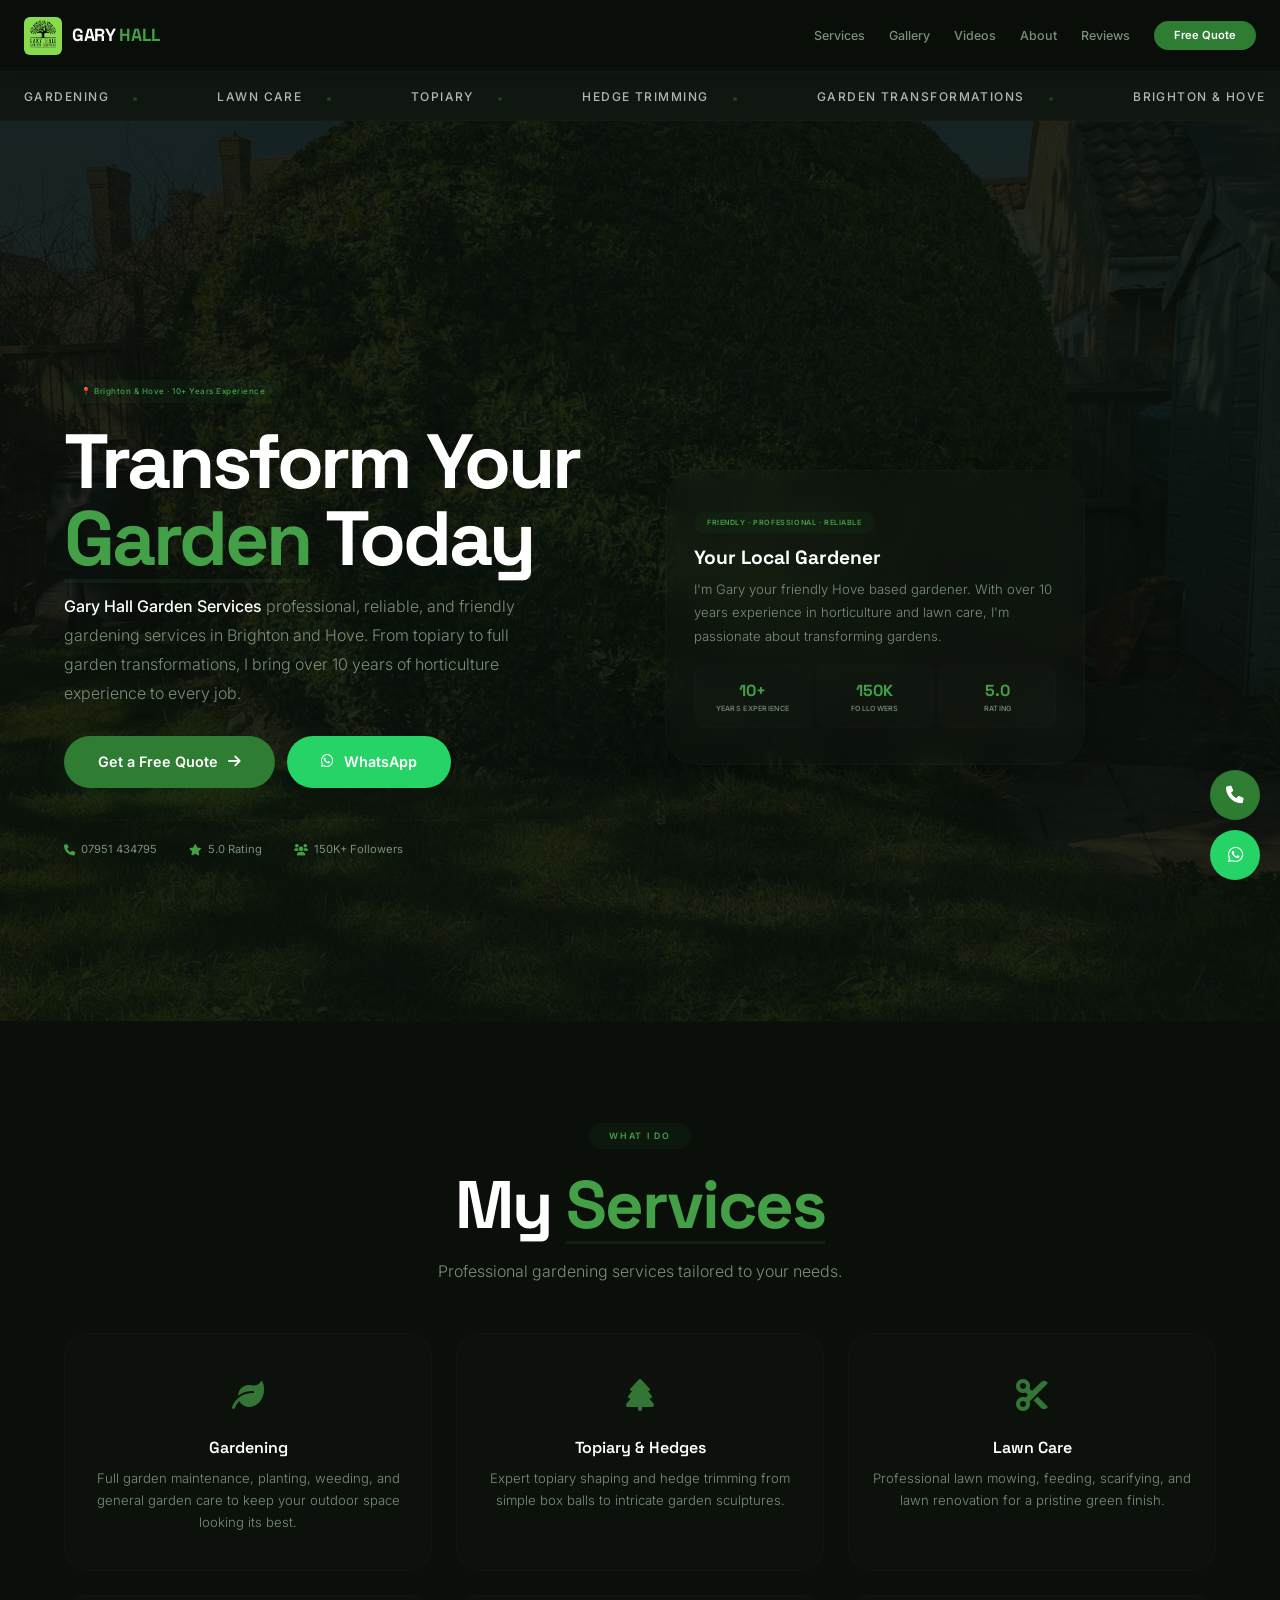
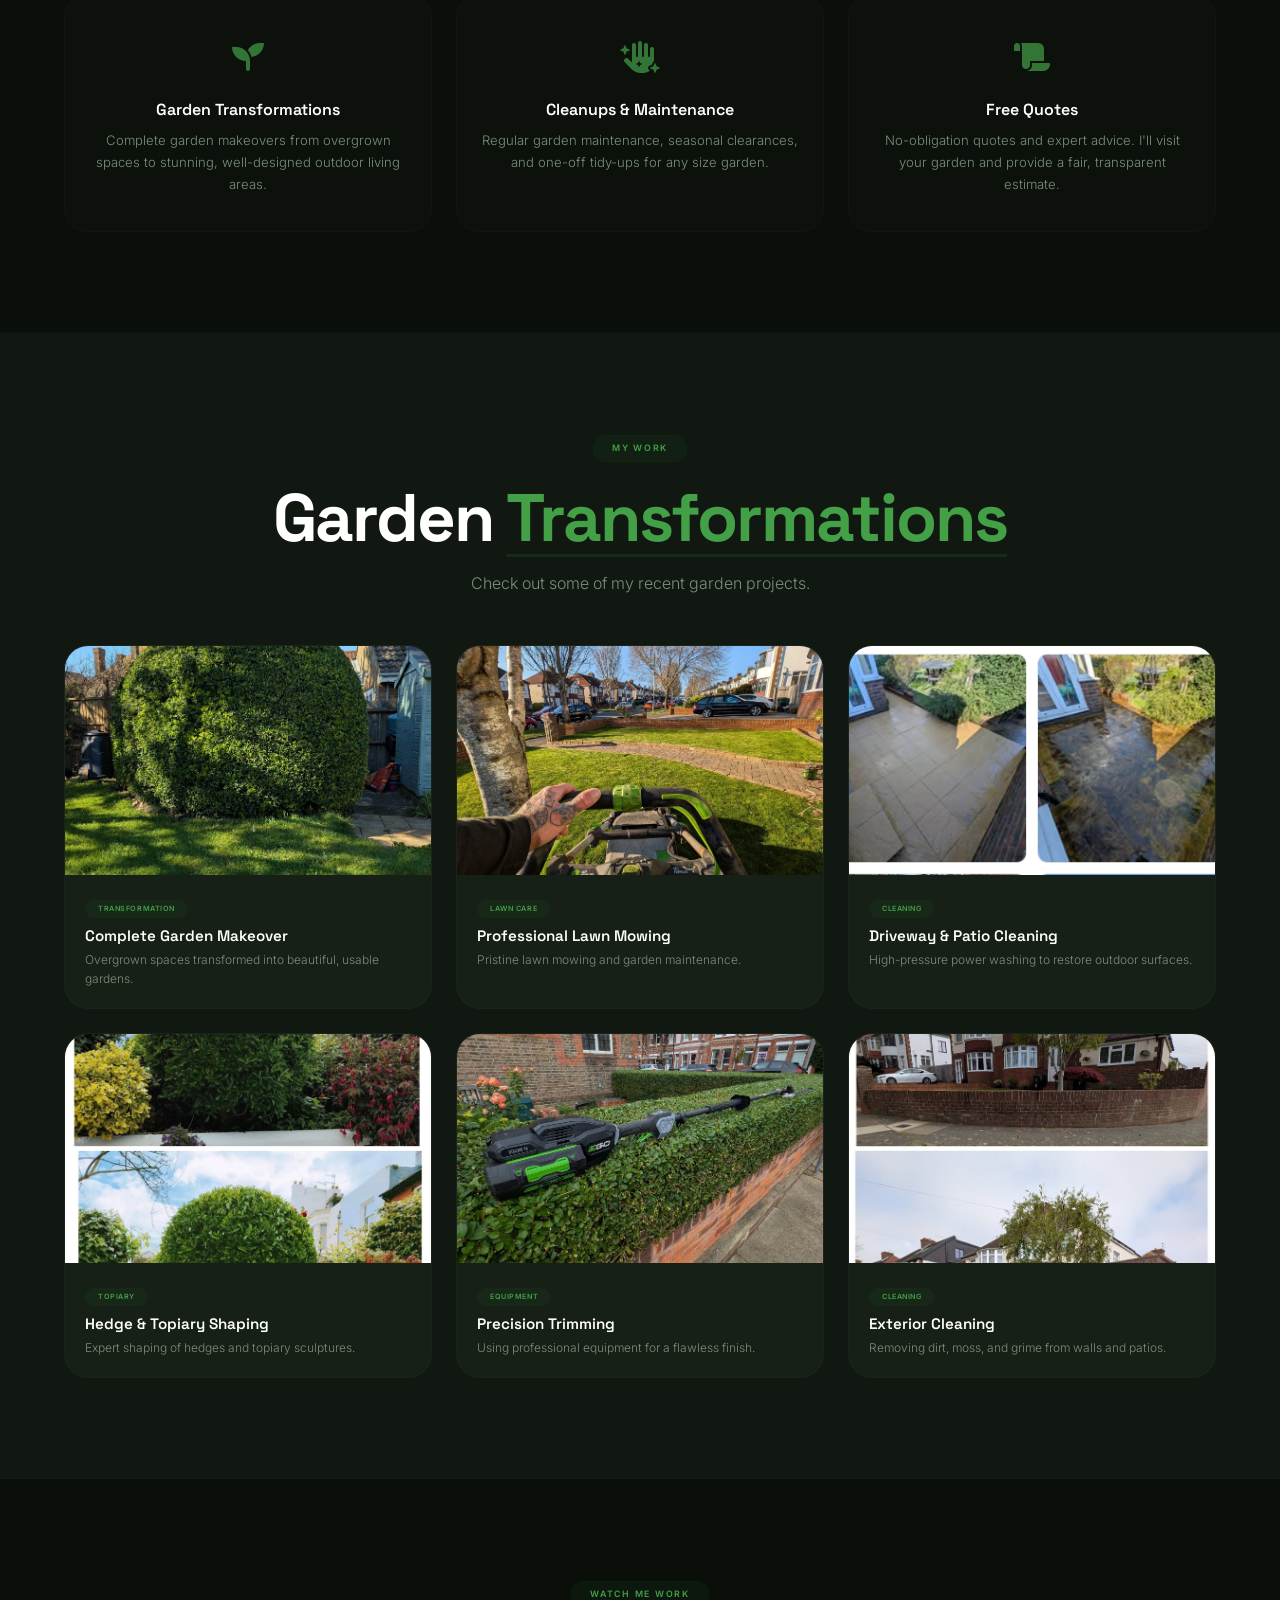
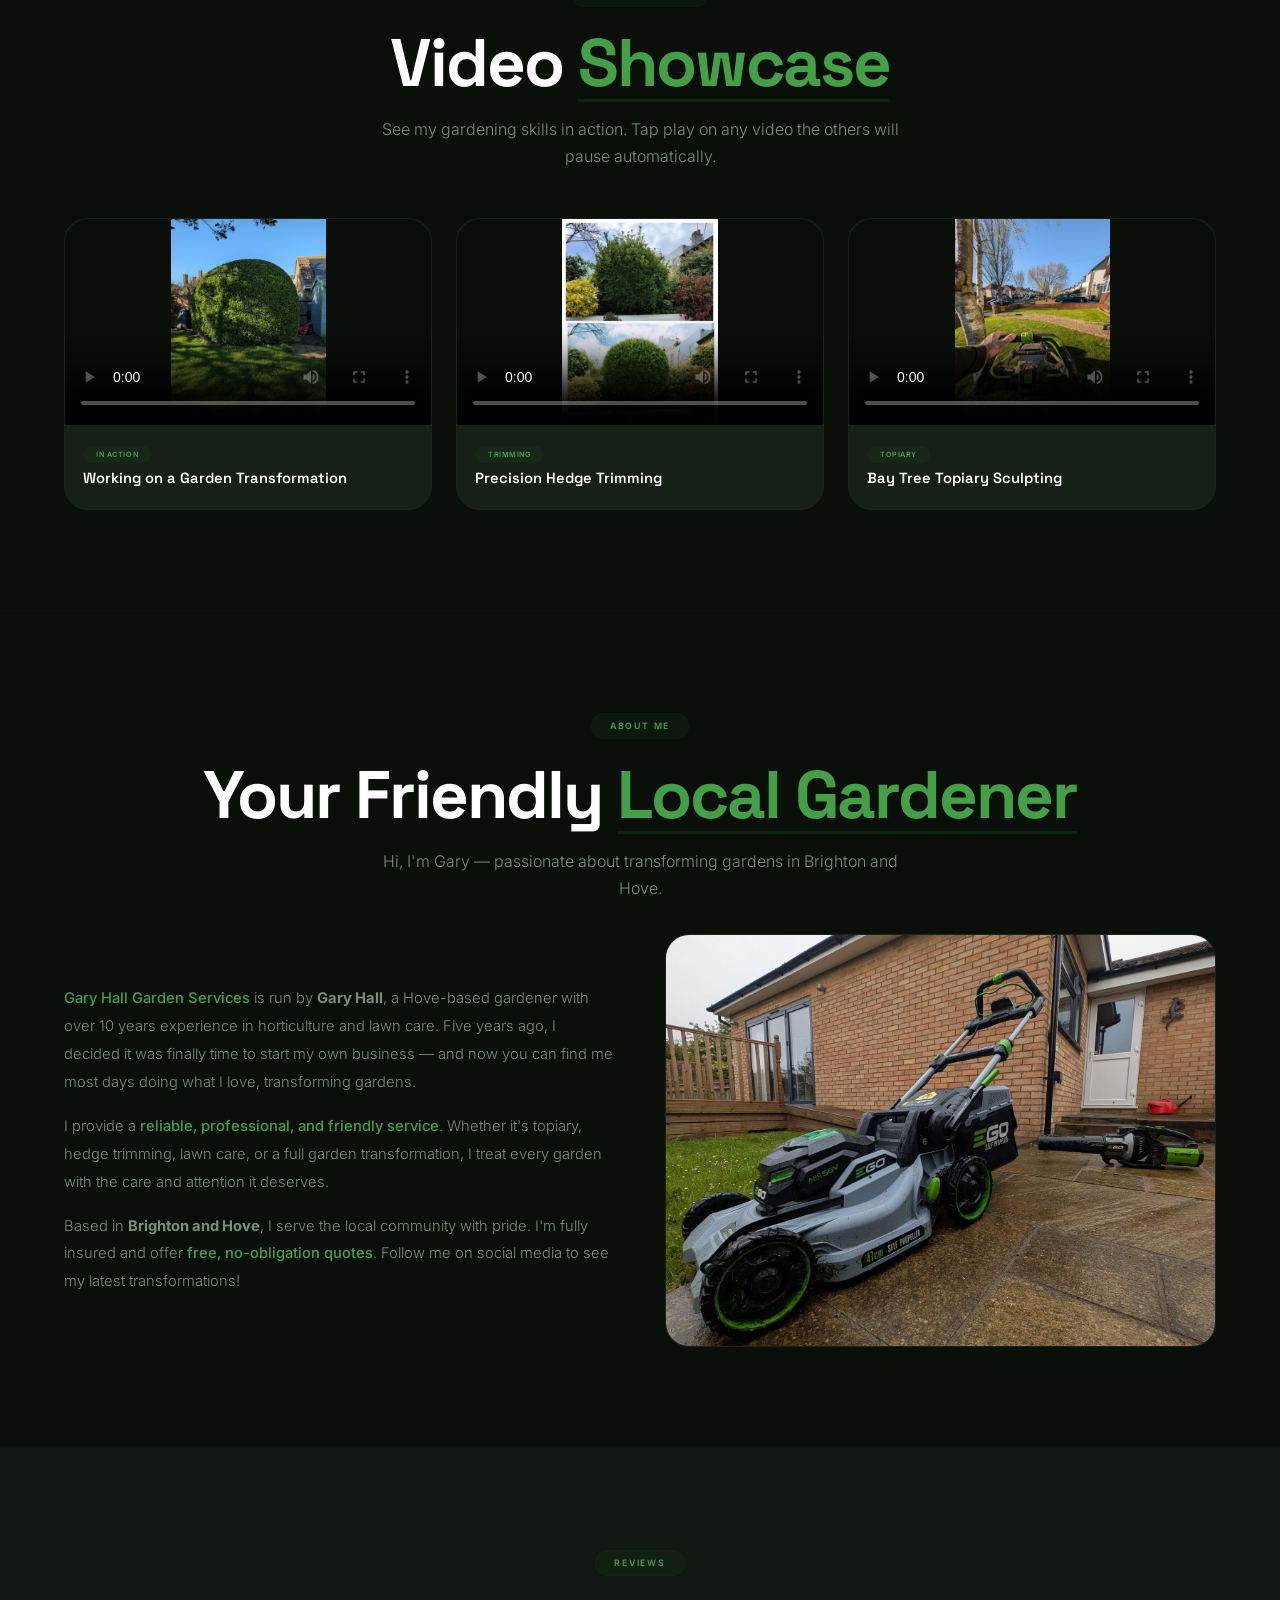
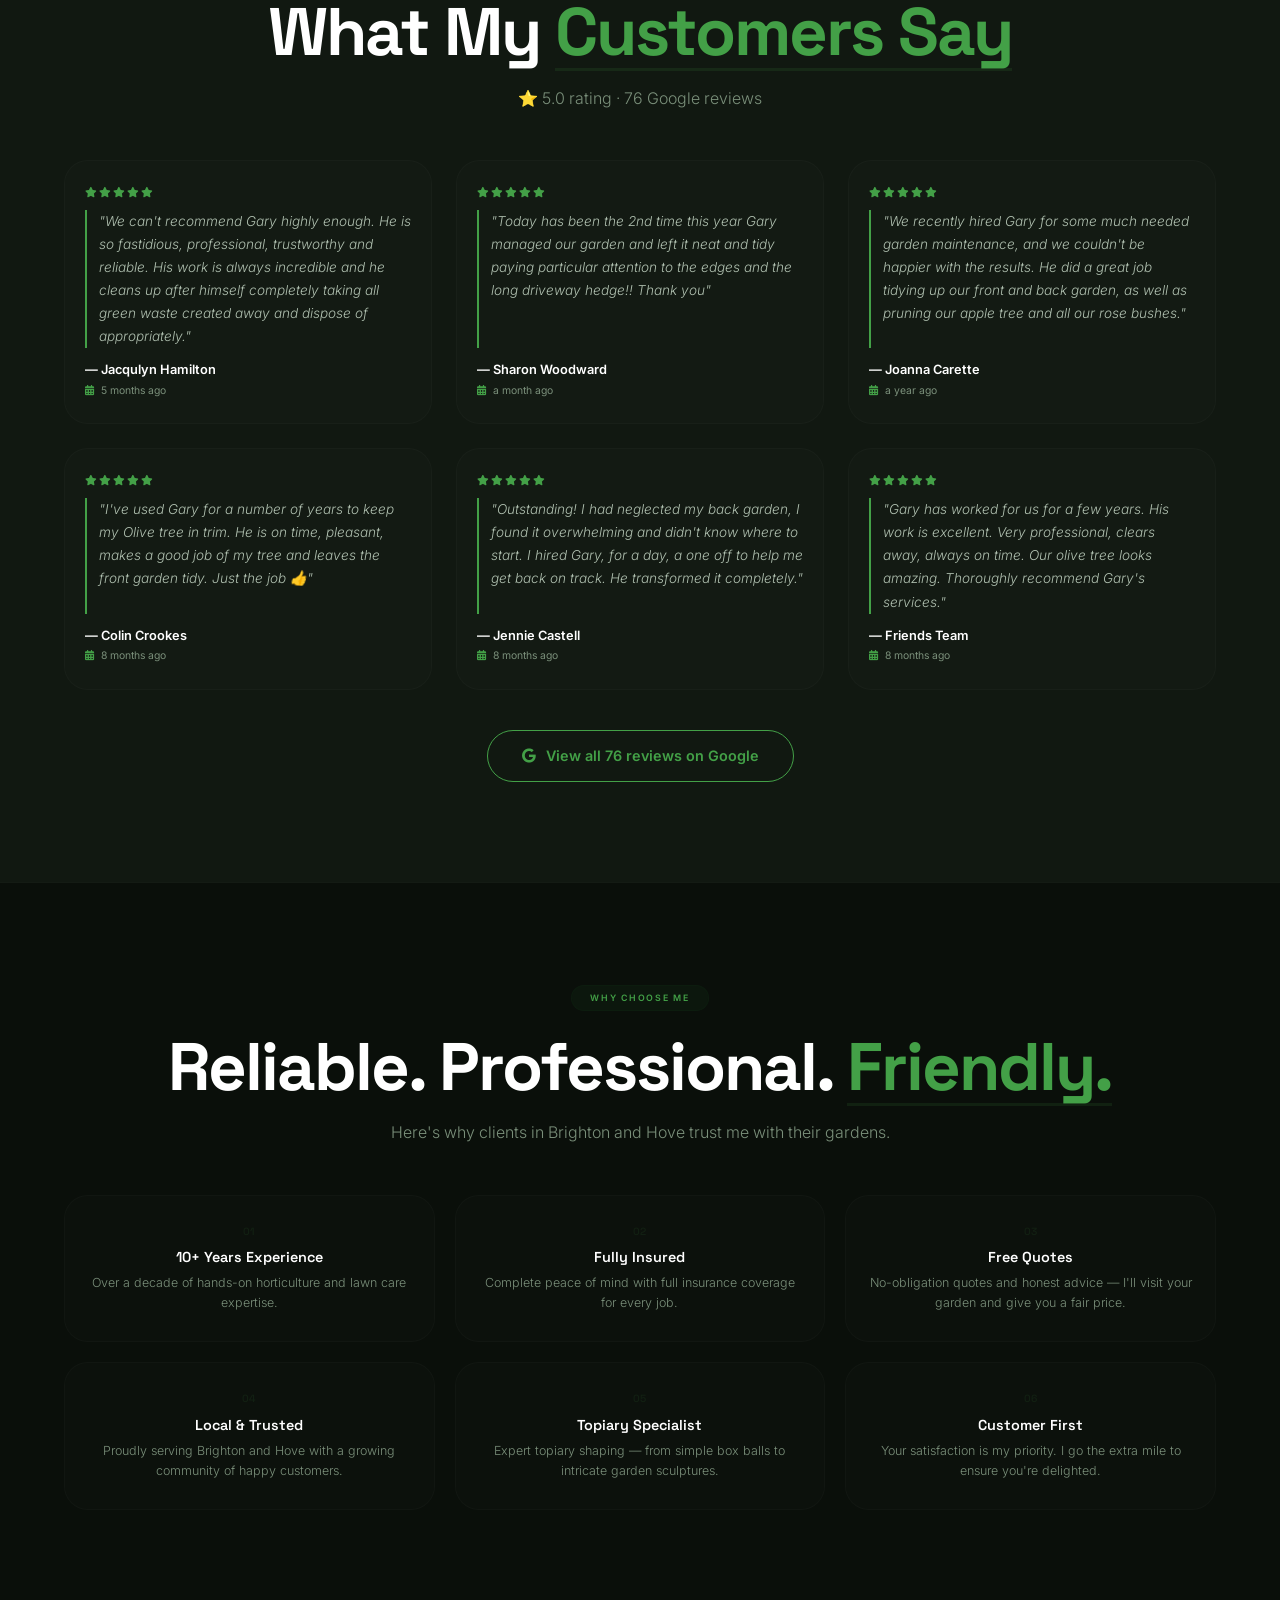
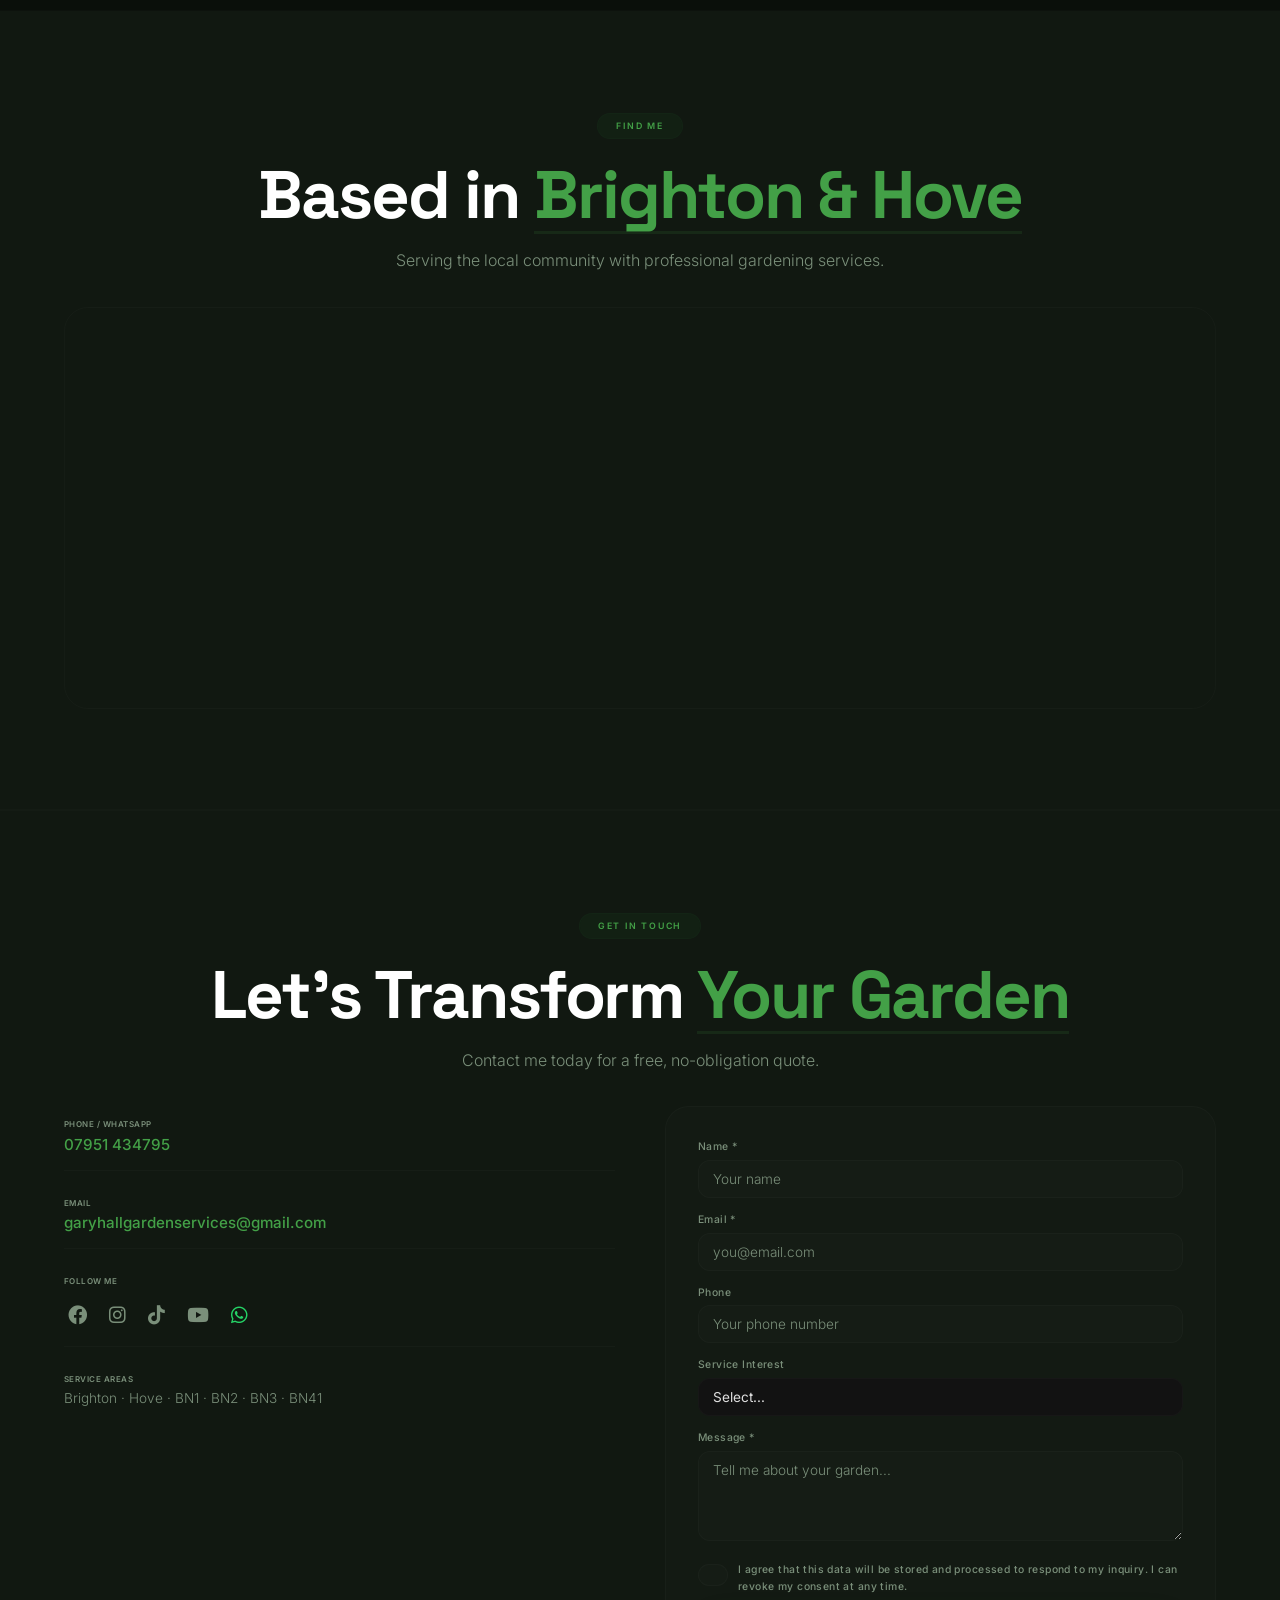
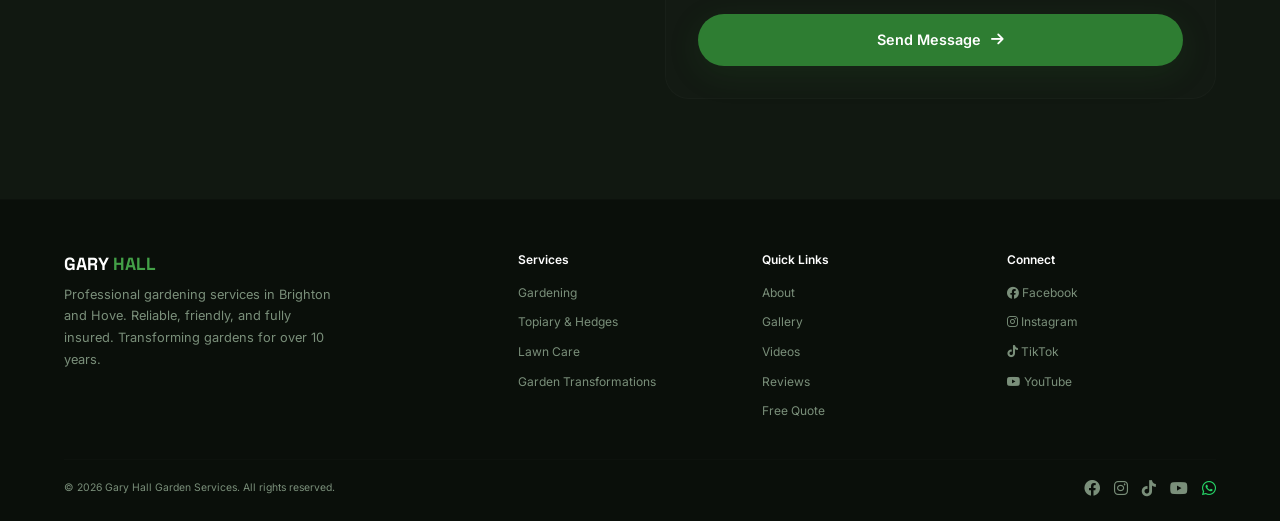
==== commit 62f2bf18: "Update index.html" ====
--- a/index.html
+++ b/index.html
@@ -3,7 +3,7 @@
 <head>
     <meta charset="UTF-8" />
     <meta name="viewport" content="width=device-width, initial-scale=1.0, maximum-scale=1.0, user-scalable=yes" />
-    <title>Gary Hall Garden Services – Professional Gardener in Brighton & Hove</title>
+    <title>Gary Hall Garden Services  Professional Gardener in Brighton & Hove</title>
     <meta name="description" content="Gary Hall Garden Services offers professional gardening, lawn care, topiary, hedge trimming, and garden transformations in Brighton and Hove. 10+ years experience. Free quotes." />
     <link rel="canonical" href="https://garyhallgardenservices.co.uk/" />
 
@@ -15,7 +15,7 @@
 
     <style>
         /* ============================================================
-        GARY HALL GARDEN SERVICES – Green Garden Theme
+        GARY HALL GARDEN SERVICES  Green Garden Theme
         MOBILE-FIRST & NAV VISIBILITY FIXES
         ============================================================ */
 
@@ -262,7 +262,7 @@
         }
 
         /* ============================================================
-        NAVIGATION – Always visible, never hidden
+        NAVIGATION  Always visible, never hidden
         ============================================================ */
         .navbar {
             position: fixed;
@@ -417,7 +417,7 @@
         }
 
         /* ============================================================
-        MARQUEE – Clears the fixed nav
+        MARQUEE  Clears the fixed nav
         ============================================================ */
         .marquee-section {
             background: var(--black-light);
@@ -490,7 +490,7 @@
         }
 
         /* ============================================================
-        HERO – Clears fixed nav + marquee
+        HERO  Clears fixed nav + marquee
         ============================================================ */
         .hero {
             min-height: 100vh;
@@ -1875,7 +1875,7 @@
         }
 
         /* ============================================================
-        RESPONSIVE – MOBILE-FIRST
+        RESPONSIVE  MOBILE-FIRST
         ============================================================ */
 
         /* ----- TABLETS & SMALL LAPTOPS ----- */
@@ -2216,7 +2216,7 @@
         <div class="particle"></div>
     </div>
 
-    <!-- NAVIGATION – Always visible, fixed top -->
+    <!-- NAVIGATION  Always visible, fixed top -->
     <header class="navbar" id="navbar" role="navigation">
         <div class="container">
             <a href="#" class="nav-logo">
@@ -2241,7 +2241,7 @@
         </div>
     </header>
 
-    <!-- MARQUEE – Sits right below the nav -->
+    <!-- MARQUEE  Sits right below the nav -->
     <div class="marquee-section">
         <div class="container" style="max-width:100%; padding:0 24px; overflow:hidden;">
             <div class="marquee">
@@ -2273,7 +2273,7 @@
                 <h1>Transform Your <br><span class="highlight">Garden</span> Today</h1>
 
                 <p>
-                    <strong>Gary Hall Garden Services</strong> – professional, reliable, and friendly gardening services in Brighton and Hove. From topiary to full garden transformations, I bring over 10 years of horticulture experience to every job.
+                    <strong>Gary Hall Garden Services</strong>  professional, reliable, and friendly gardening services in Brighton and Hove. From topiary to full garden transformations, I bring over 10 years of horticulture experience to every job.
                 </p>
 
                 <div class="hero-actions">
@@ -2296,7 +2296,7 @@
                 <div class="hero-card">
                     <span class="card-badge">Friendly · Professional · Reliable</span>
                     <h3>Your Local Gardener</h3>
-                    <p>I'm Gary – your friendly Hove based gardener. With over 10 years experience in horticulture and lawn care, I'm passionate about transforming gardens.</p>
+                    <p>I'm Gary  your friendly Hove based gardener. With over 10 years experience in horticulture and lawn care, I'm passionate about transforming gardens.</p>
                     <div class="hero-stats">
                         <div class="stat">
                             <div class="num">10+</div>
@@ -2334,7 +2334,7 @@
                 <div class="service-card reveal">
                     <div class="icon"><i class="fas fa-tree"></i></div>
                     <h4>Topiary &amp; Hedges</h4>
-                    <p>Expert topiary shaping and hedge trimming – from simple box balls to intricate garden sculptures.</p>
+                    <p>Expert topiary shaping and hedge trimming  from simple box balls to intricate garden sculptures.</p>
                 </div>
                 <div class="service-card reveal">
                     <div class="icon"><i class="fas fa-cut"></i></div>
@@ -2344,7 +2344,7 @@
                 <div class="service-card reveal">
                     <div class="icon"><i class="fas fa-seedling"></i></div>
                     <h4>Garden Transformations</h4>
-                    <p>Complete garden makeovers – from overgrown spaces to stunning, well-designed outdoor living areas.</p>
+                    <p>Complete garden makeovers  from overgrown spaces to stunning, well-designed outdoor living areas.</p>
                 </div>
                 <div class="service-card reveal">
                     <div class="icon"><i class="fas fa-hand-sparkles"></i></div>
@@ -2440,7 +2440,7 @@
             <div class="text-center">
                 <span class="section-label">Watch Me Work</span>
                 <h2 class="section-title">Video <span class="highlight">Showcase</span></h2>
-                <p class="section-subtitle mx-auto">See my gardening skills in action. Tap play on any video – the others will pause automatically.</p>
+                <p class="section-subtitle mx-auto">See my gardening skills in action. Tap play on any video  the others will pause automatically.</p>
             </div>
 
             <div class="videos-grid" id="videoContainer">
@@ -2966,11 +2966,11 @@
             });
         });
 
-        console.log('Gary Hall Garden Services – Professional Gardener in Brighton & Hove');
+        console.log('Gary Hall Garden Services  Professional Gardener in Brighton & Hove');
         console.log('📞 07951 434795');
         console.log('📧 garyhallgardenservices@gmail.com');
         console.log('📍 Brighton & Hove, UK');
     </script>
 
 </body>
-</html>+</html>
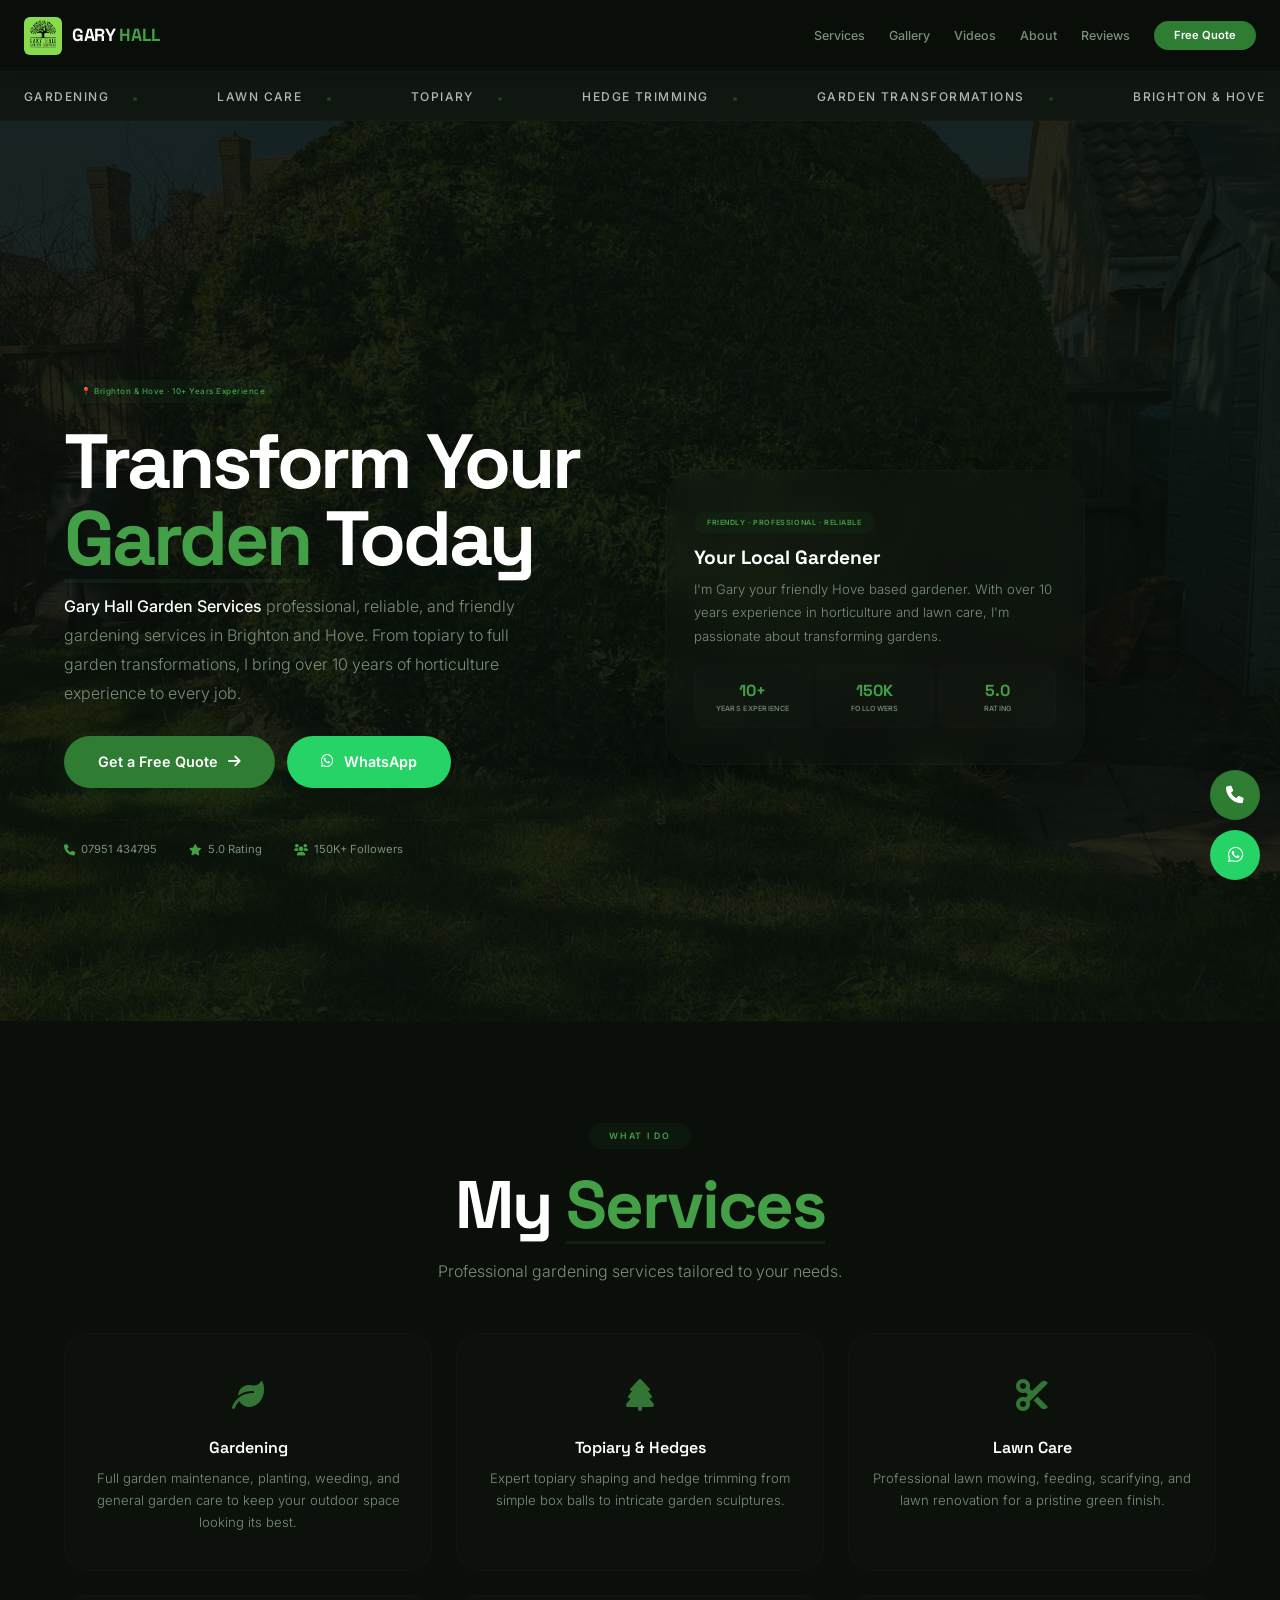
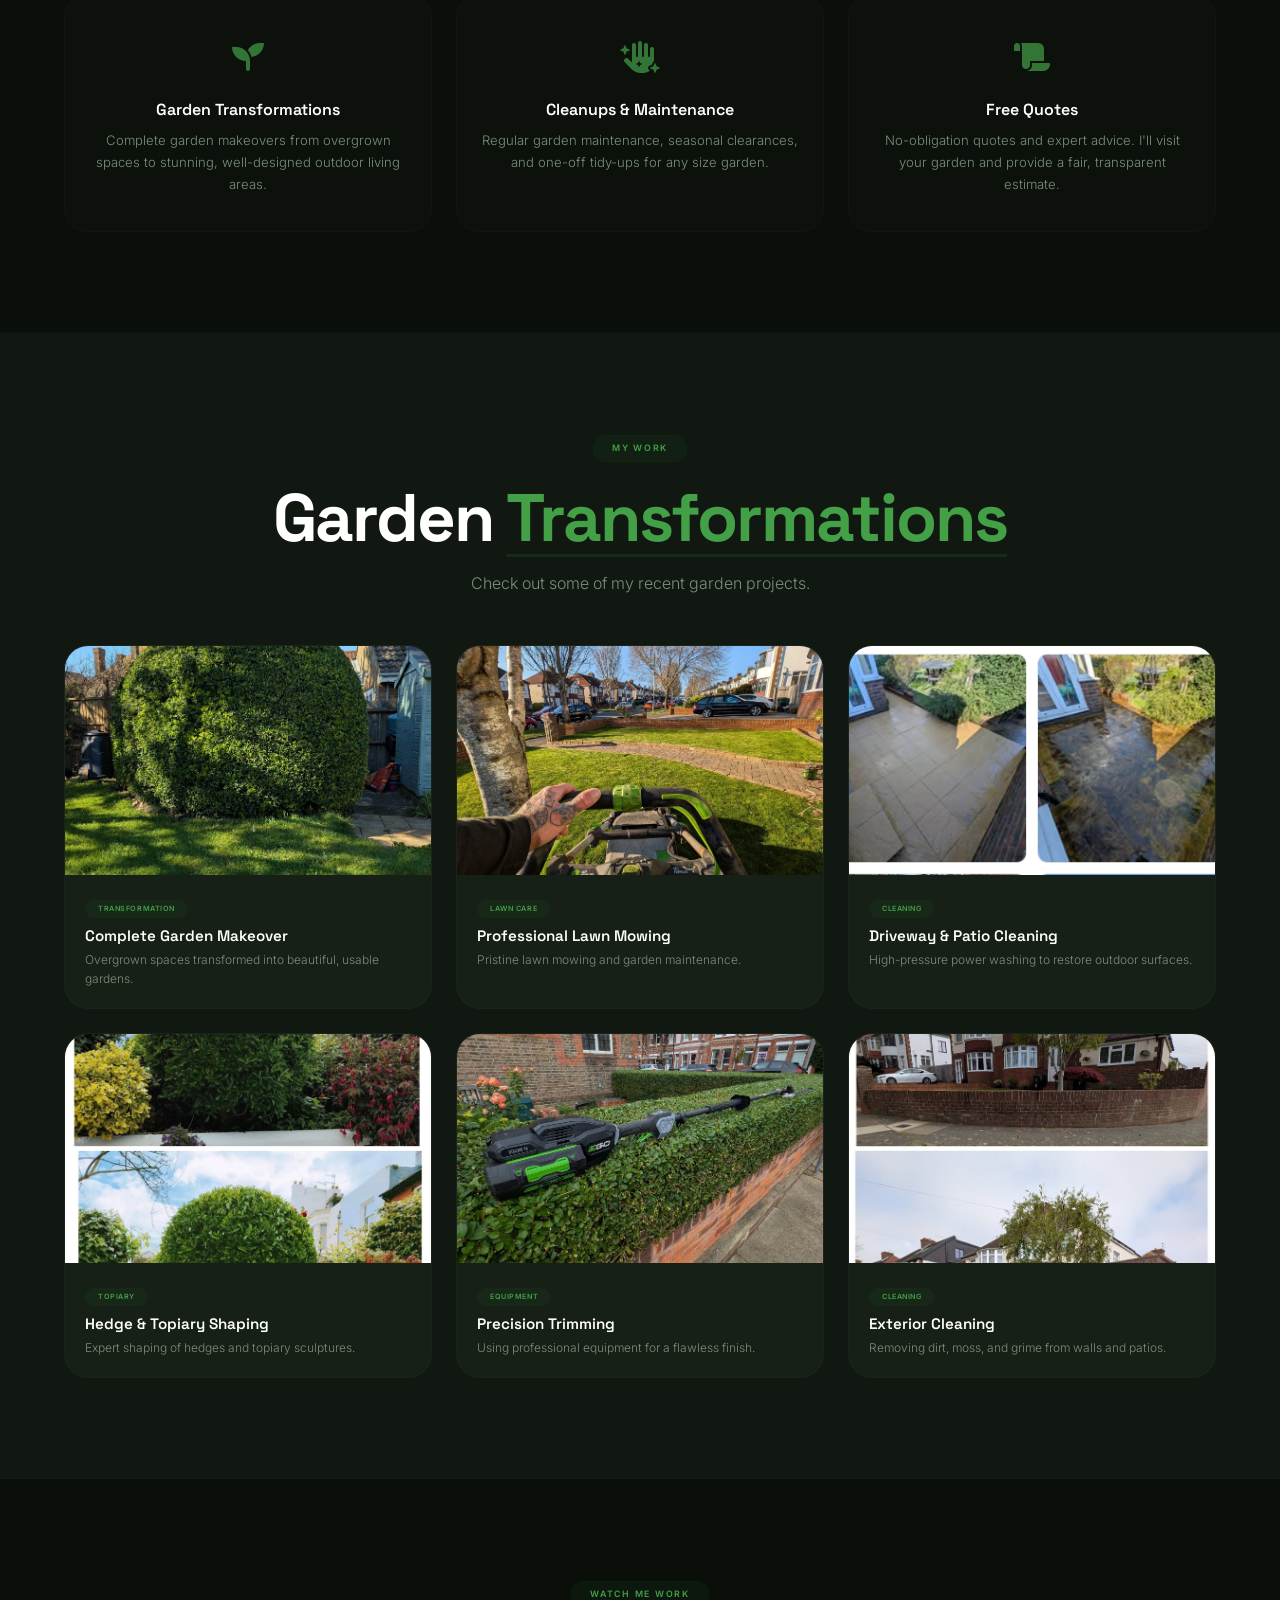
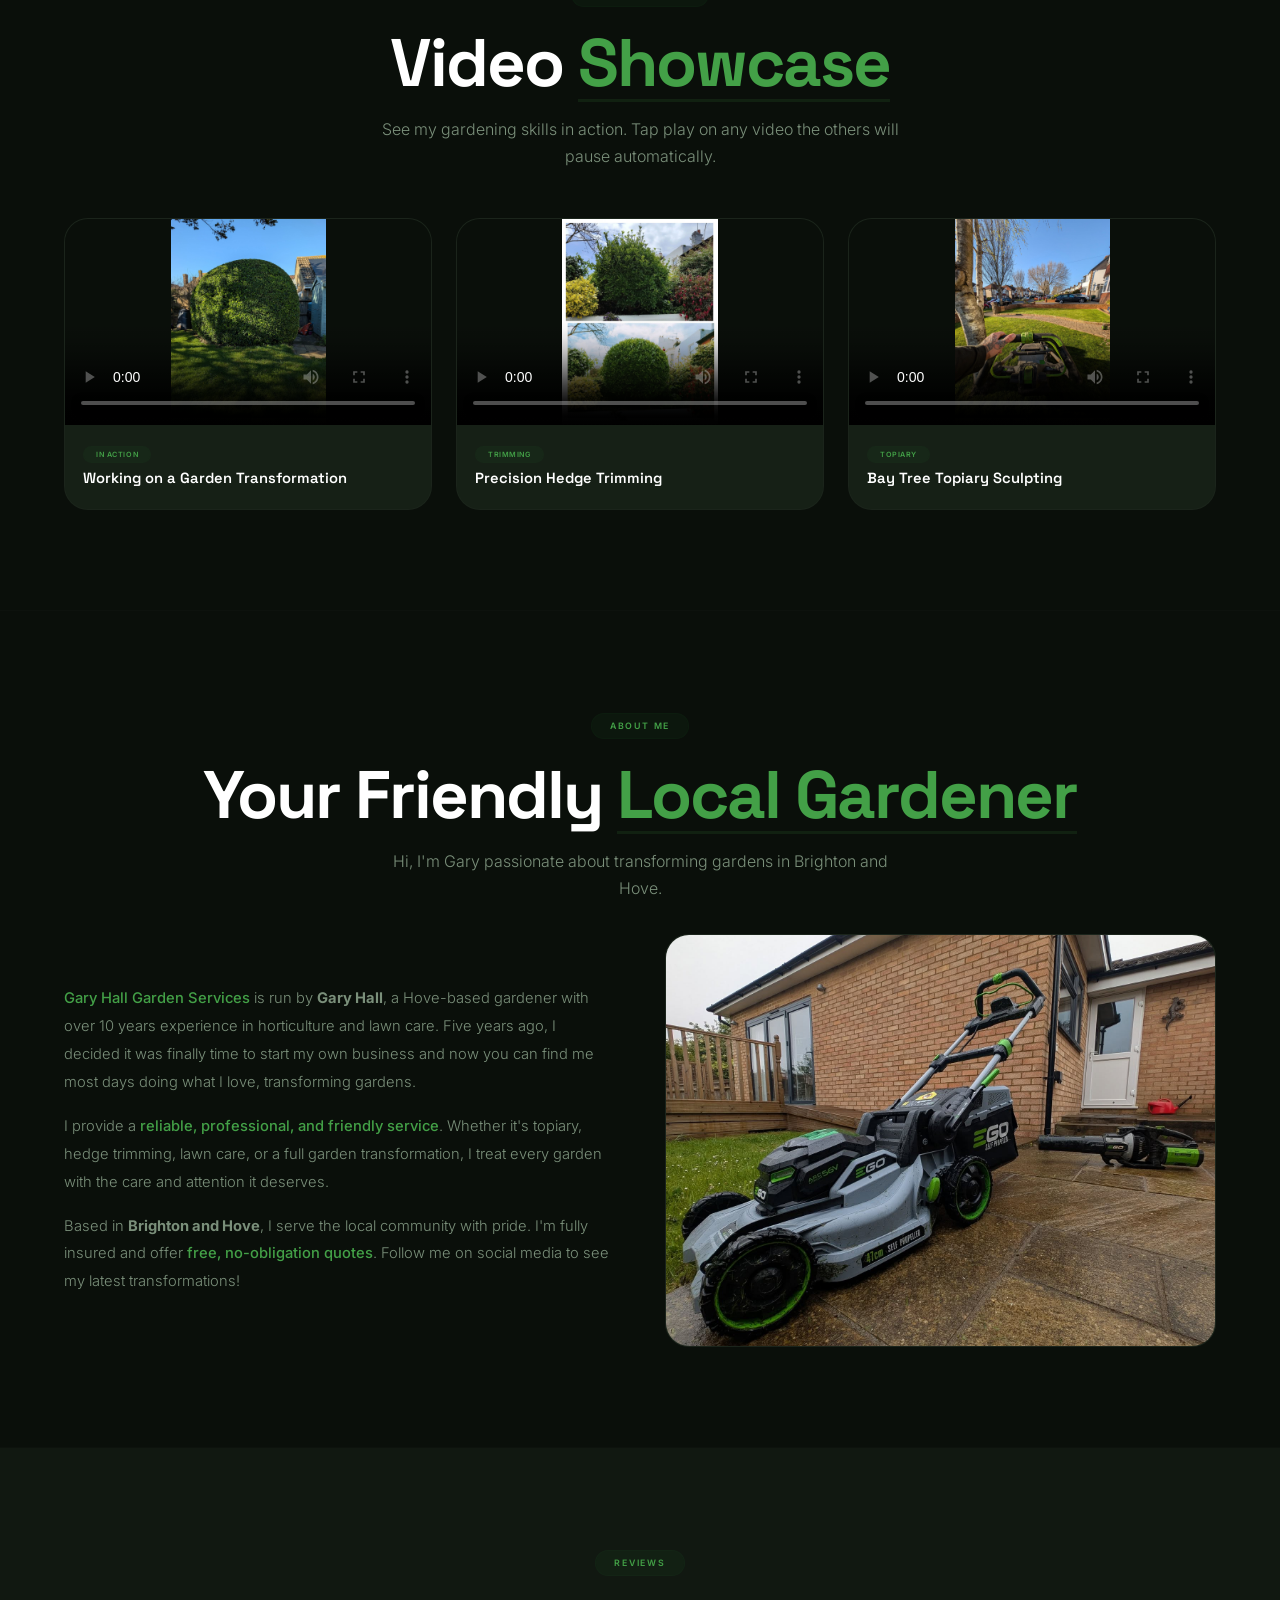
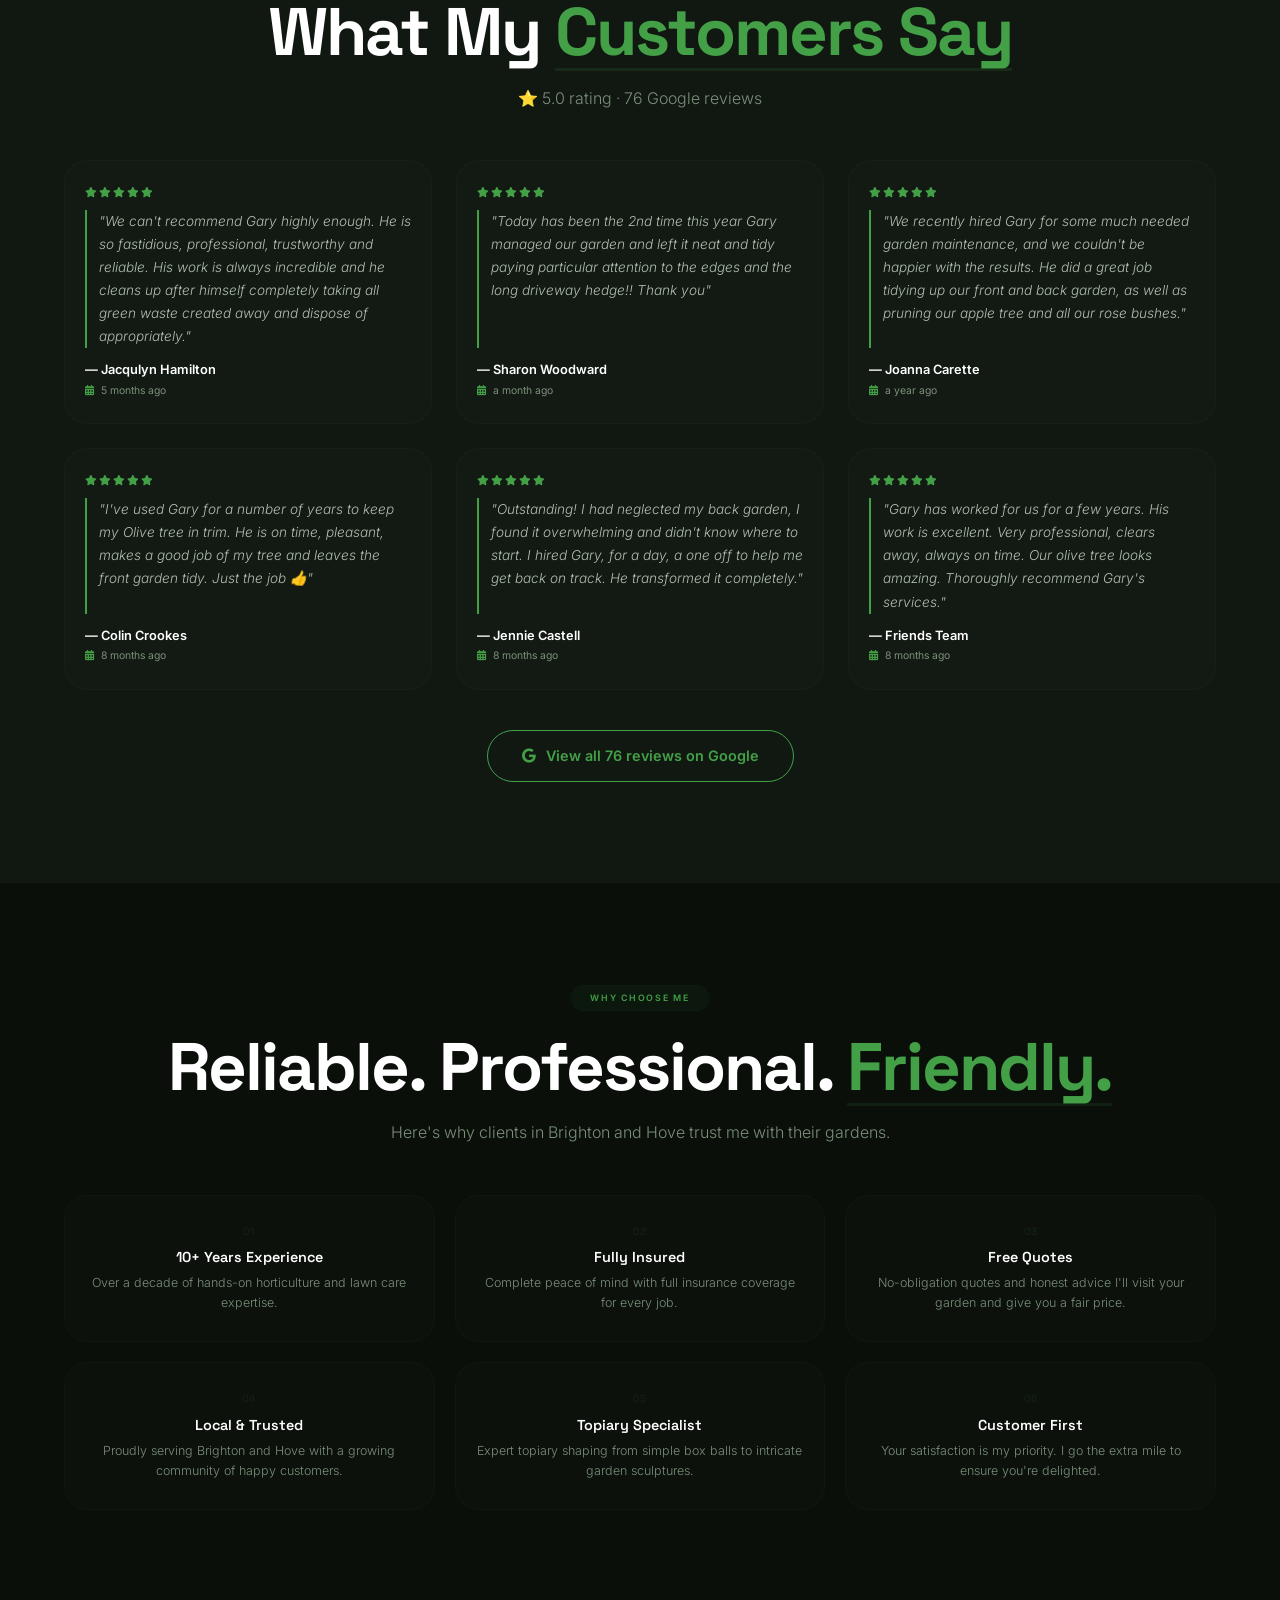
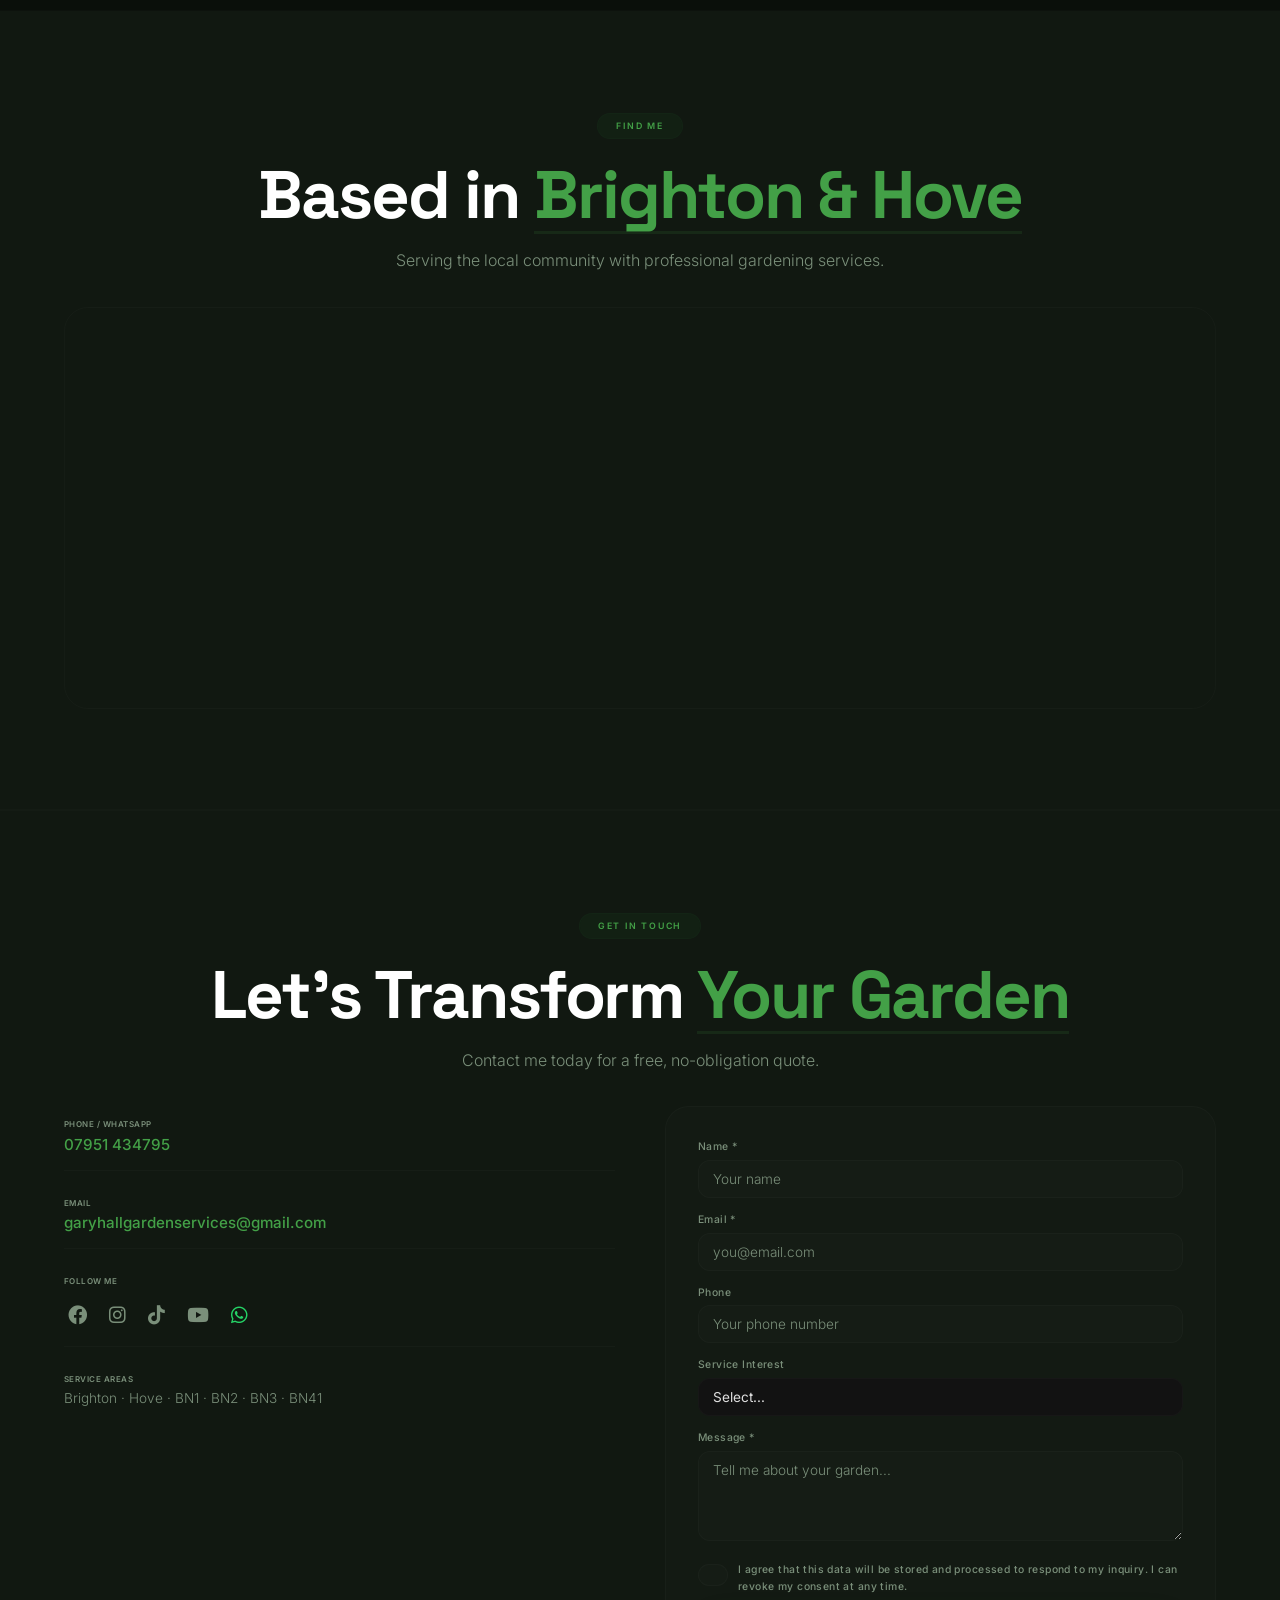
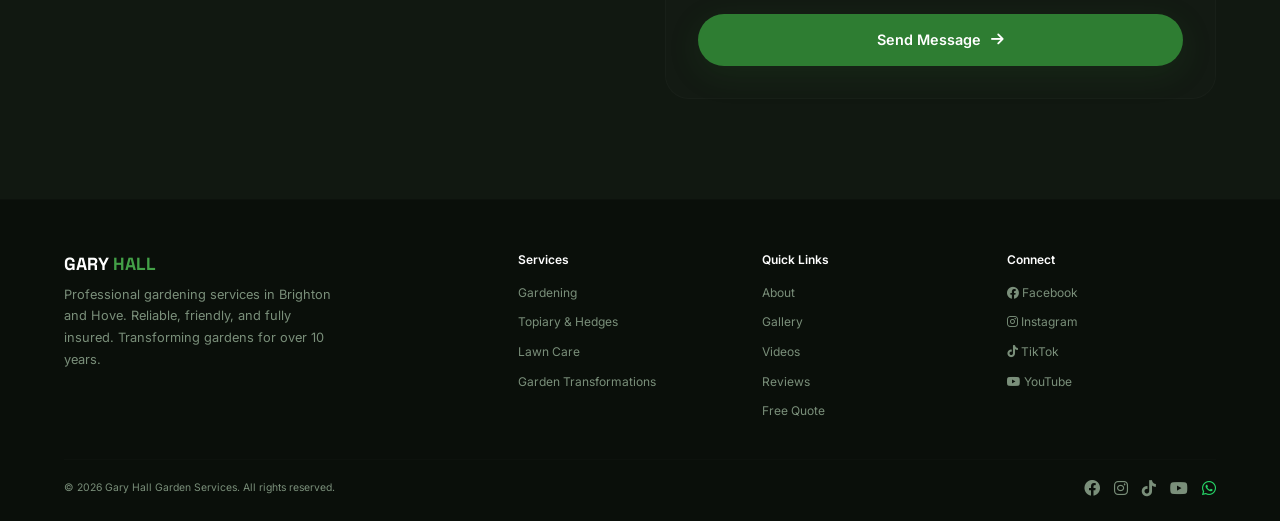
==== commit 4b3e5d3a: "Update index.html" ====
--- a/index.html
+++ b/index.html
@@ -2484,13 +2484,13 @@
             <div class="text-center">
                 <span class="section-label">About Me</span>
                 <h2 class="section-title">Your Friendly <span class="highlight">Local Gardener</span></h2>
-                <p class="section-subtitle mx-auto">Hi, I'm Gary — passionate about transforming gardens in Brighton and Hove.</p>
+                <p class="section-subtitle mx-auto">Hi, I'm Gary  passionate about transforming gardens in Brighton and Hove.</p>
             </div>
 
             <div class="about-grid">
                 <div class="about-text reveal">
                     <p>
-                        <span class="highlight">Gary Hall Garden Services</span> is run by <strong>Gary Hall</strong>, a Hove-based gardener with over 10 years experience in horticulture and lawn care. Five years ago, I decided it was finally time to start my own business — and now you can find me most days doing what I love, transforming gardens.
+                        <span class="highlight">Gary Hall Garden Services</span> is run by <strong>Gary Hall</strong>, a Hove-based gardener with over 10 years experience in horticulture and lawn care. Five years ago, I decided it was finally time to start my own business  and now you can find me most days doing what I love, transforming gardens.
                     </p>
                     <p>
                         I provide a <span class="highlight">reliable, professional, and friendly service</span>. Whether it's topiary, hedge trimming, lawn care, or a full garden transformation, I treat every garden with the care and attention it deserves.
@@ -2614,7 +2614,7 @@
                 <div class="why-card reveal">
                     <div class="number">03</div>
                     <h4>Free Quotes</h4>
-                    <p>No-obligation quotes and honest advice — I'll visit your garden and give you a fair price.</p>
+                    <p>No-obligation quotes and honest advice  I'll visit your garden and give you a fair price.</p>
                 </div>
                 <div class="why-card reveal">
                     <div class="number">04</div>
@@ -2624,7 +2624,7 @@
                 <div class="why-card reveal">
                     <div class="number">05</div>
                     <h4>Topiary Specialist</h4>
-                    <p>Expert topiary shaping — from simple box balls to intricate garden sculptures.</p>
+                    <p>Expert topiary shaping  from simple box balls to intricate garden sculptures.</p>
                 </div>
                 <div class="why-card reveal">
                     <div class="number">06</div>
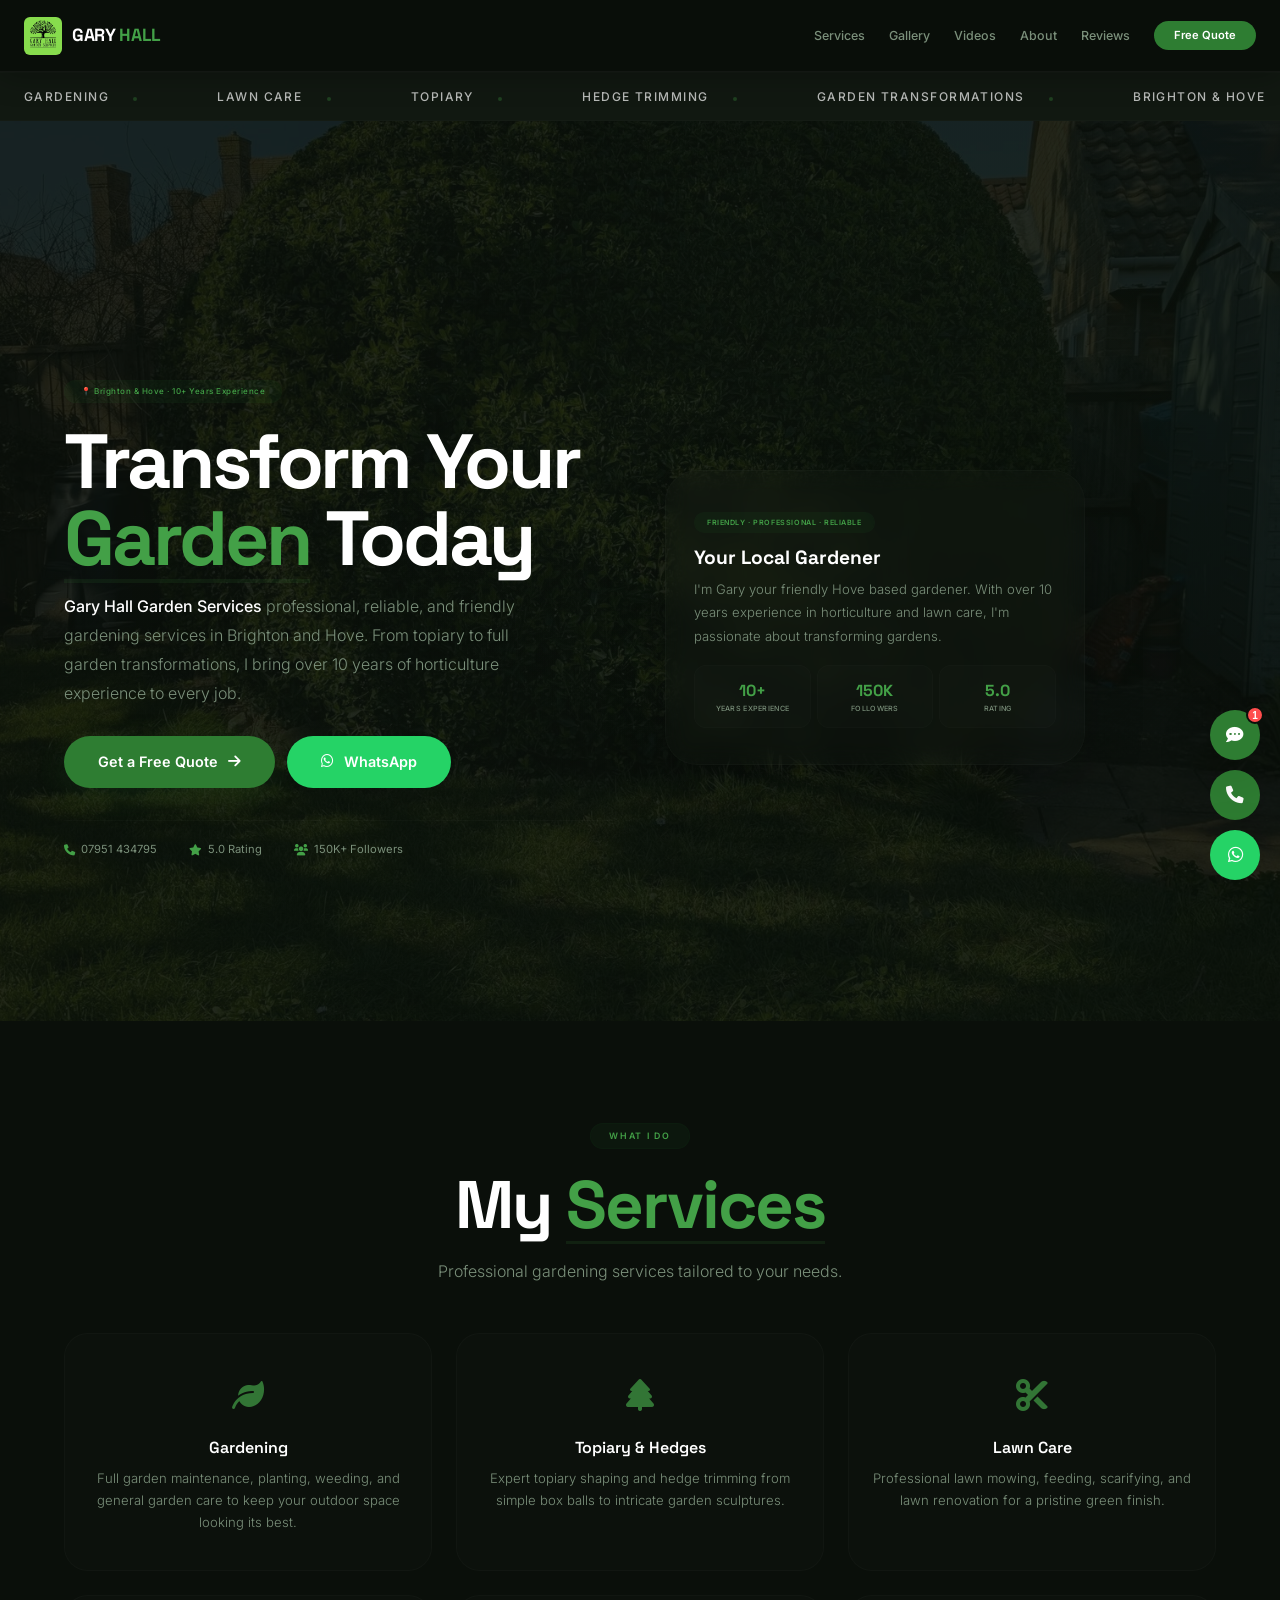
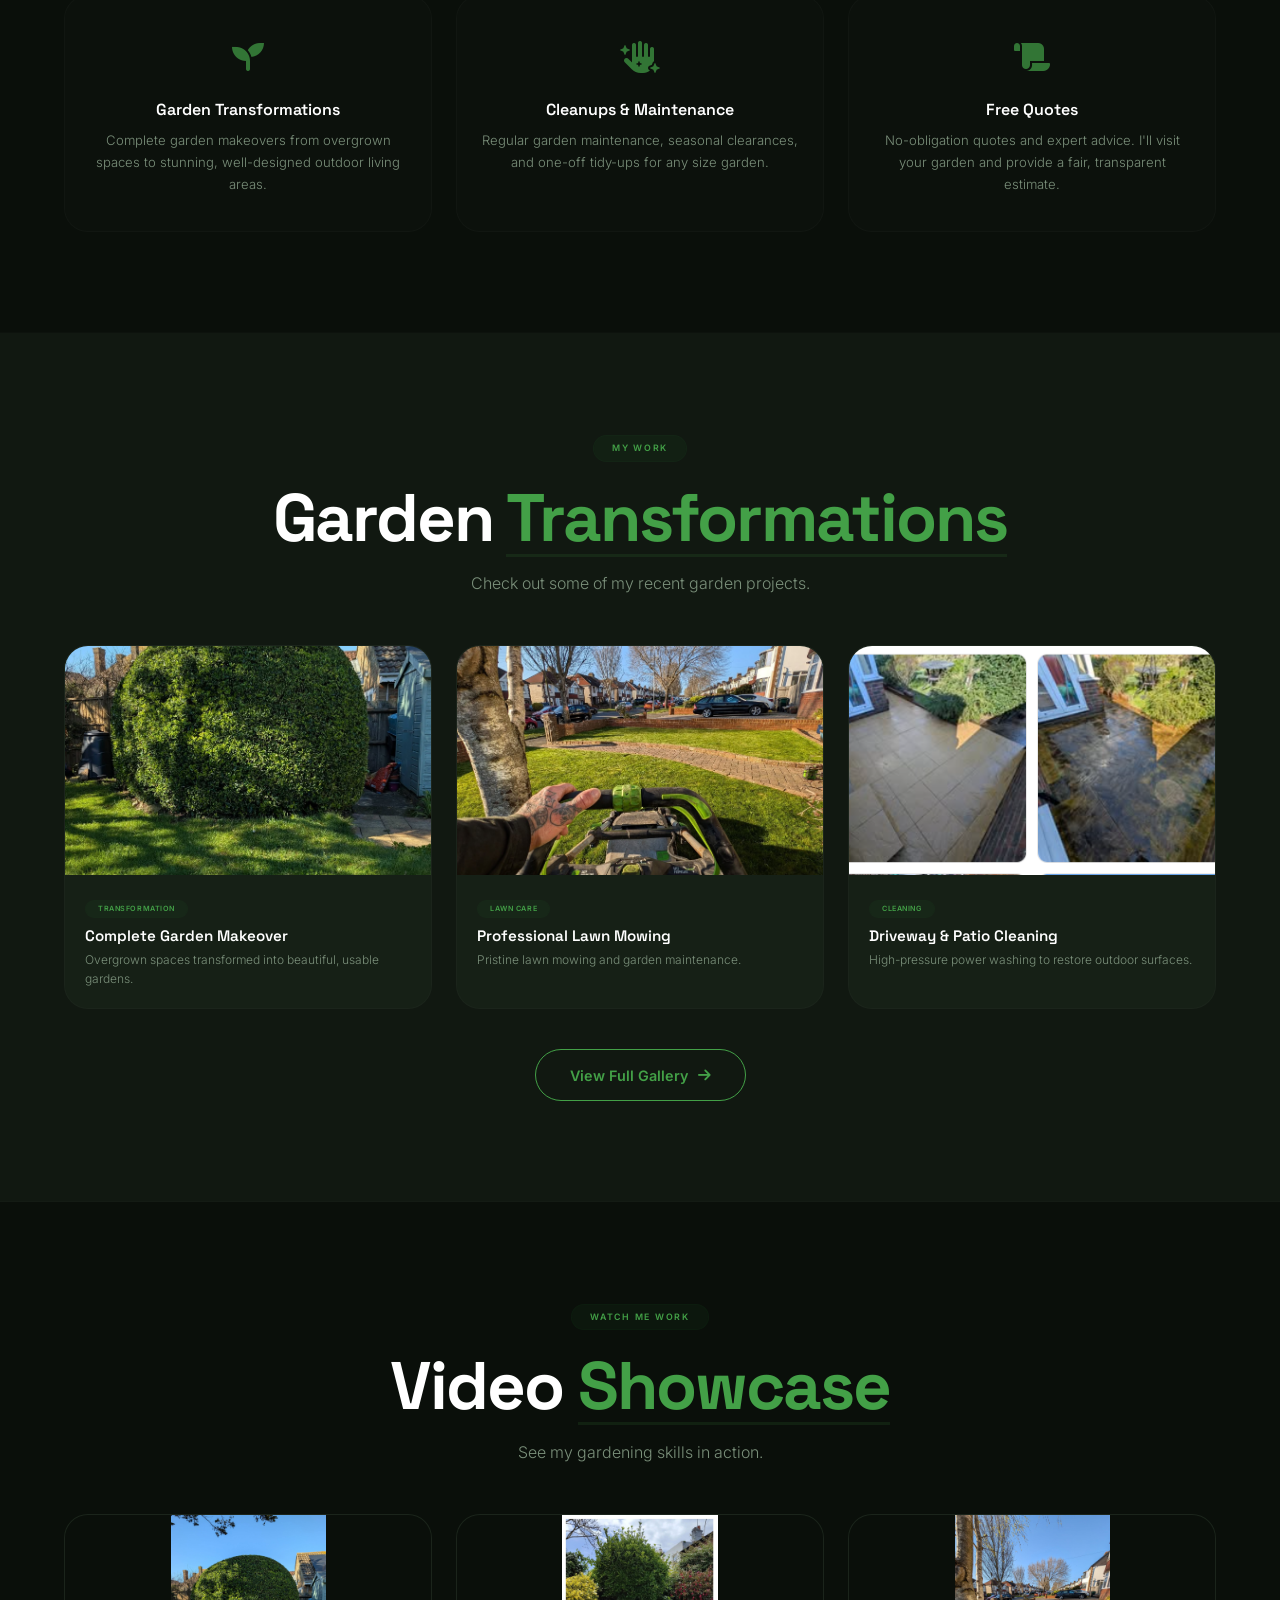
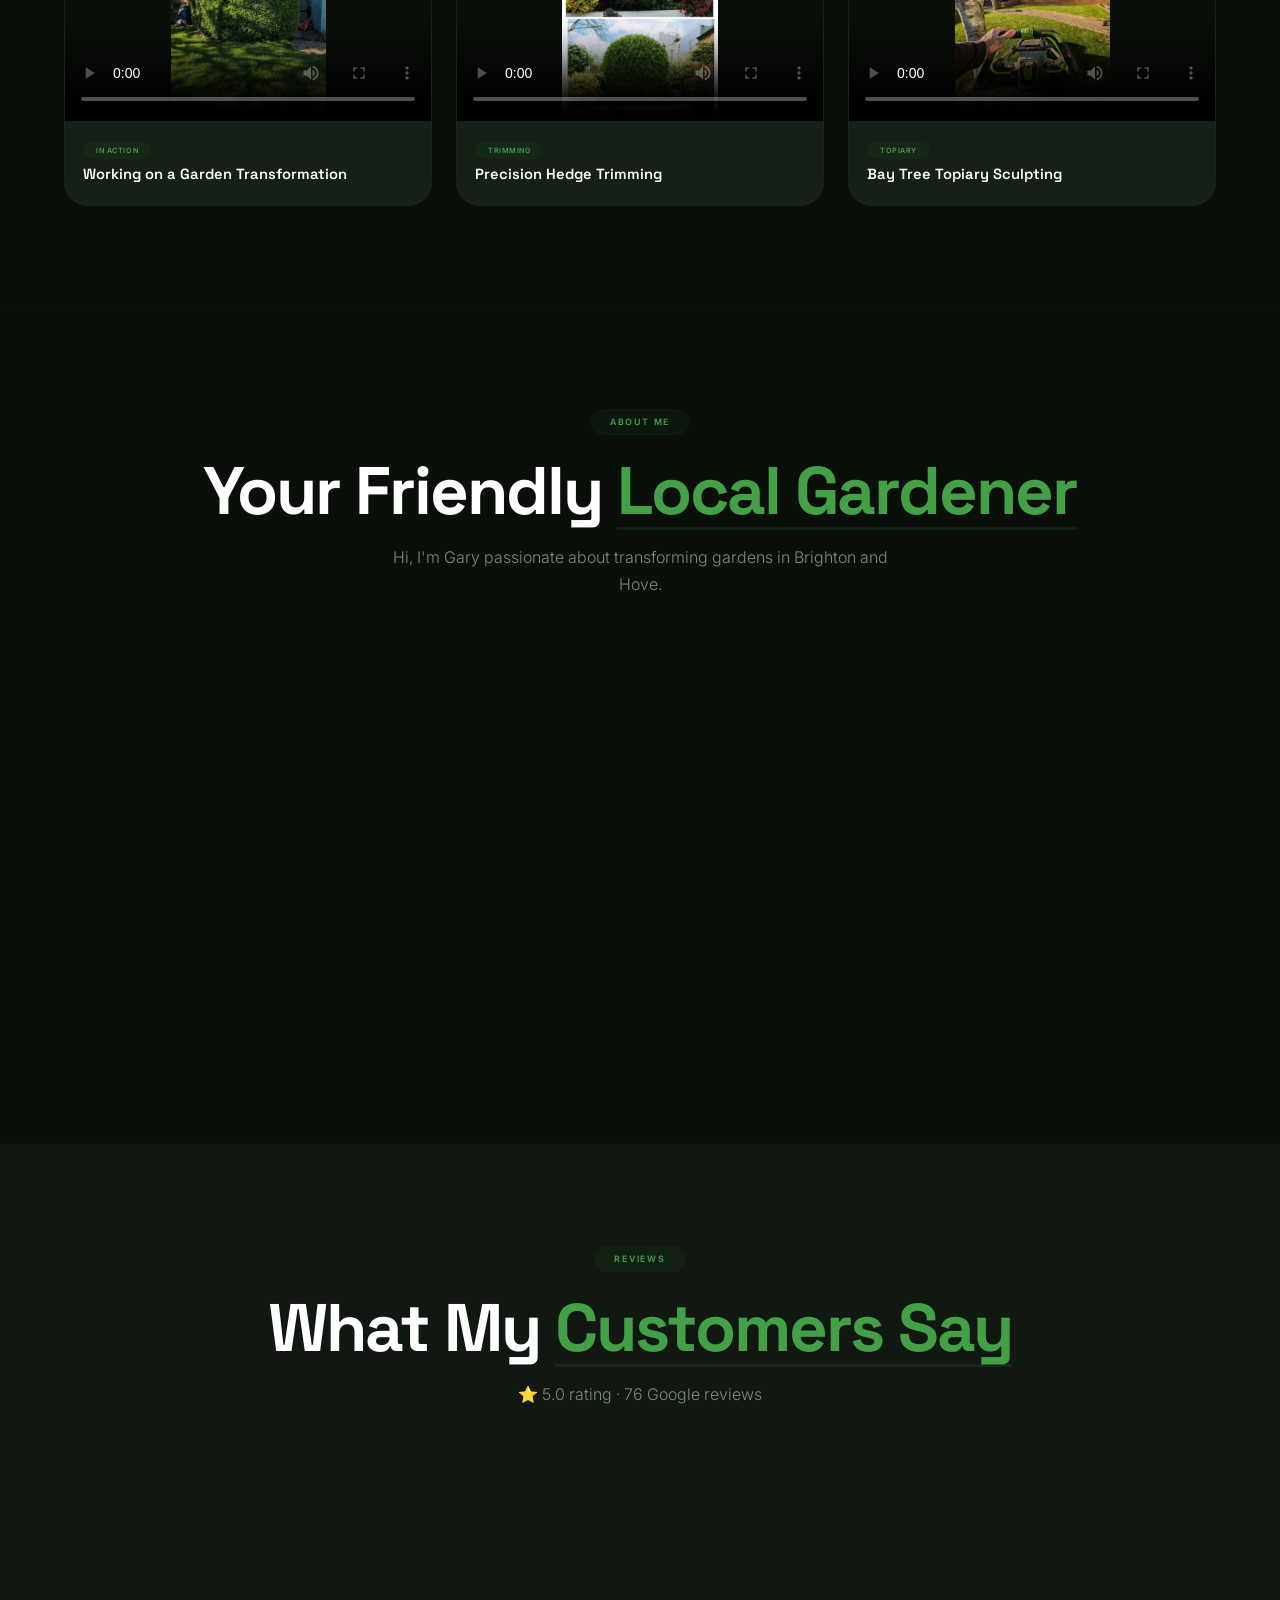
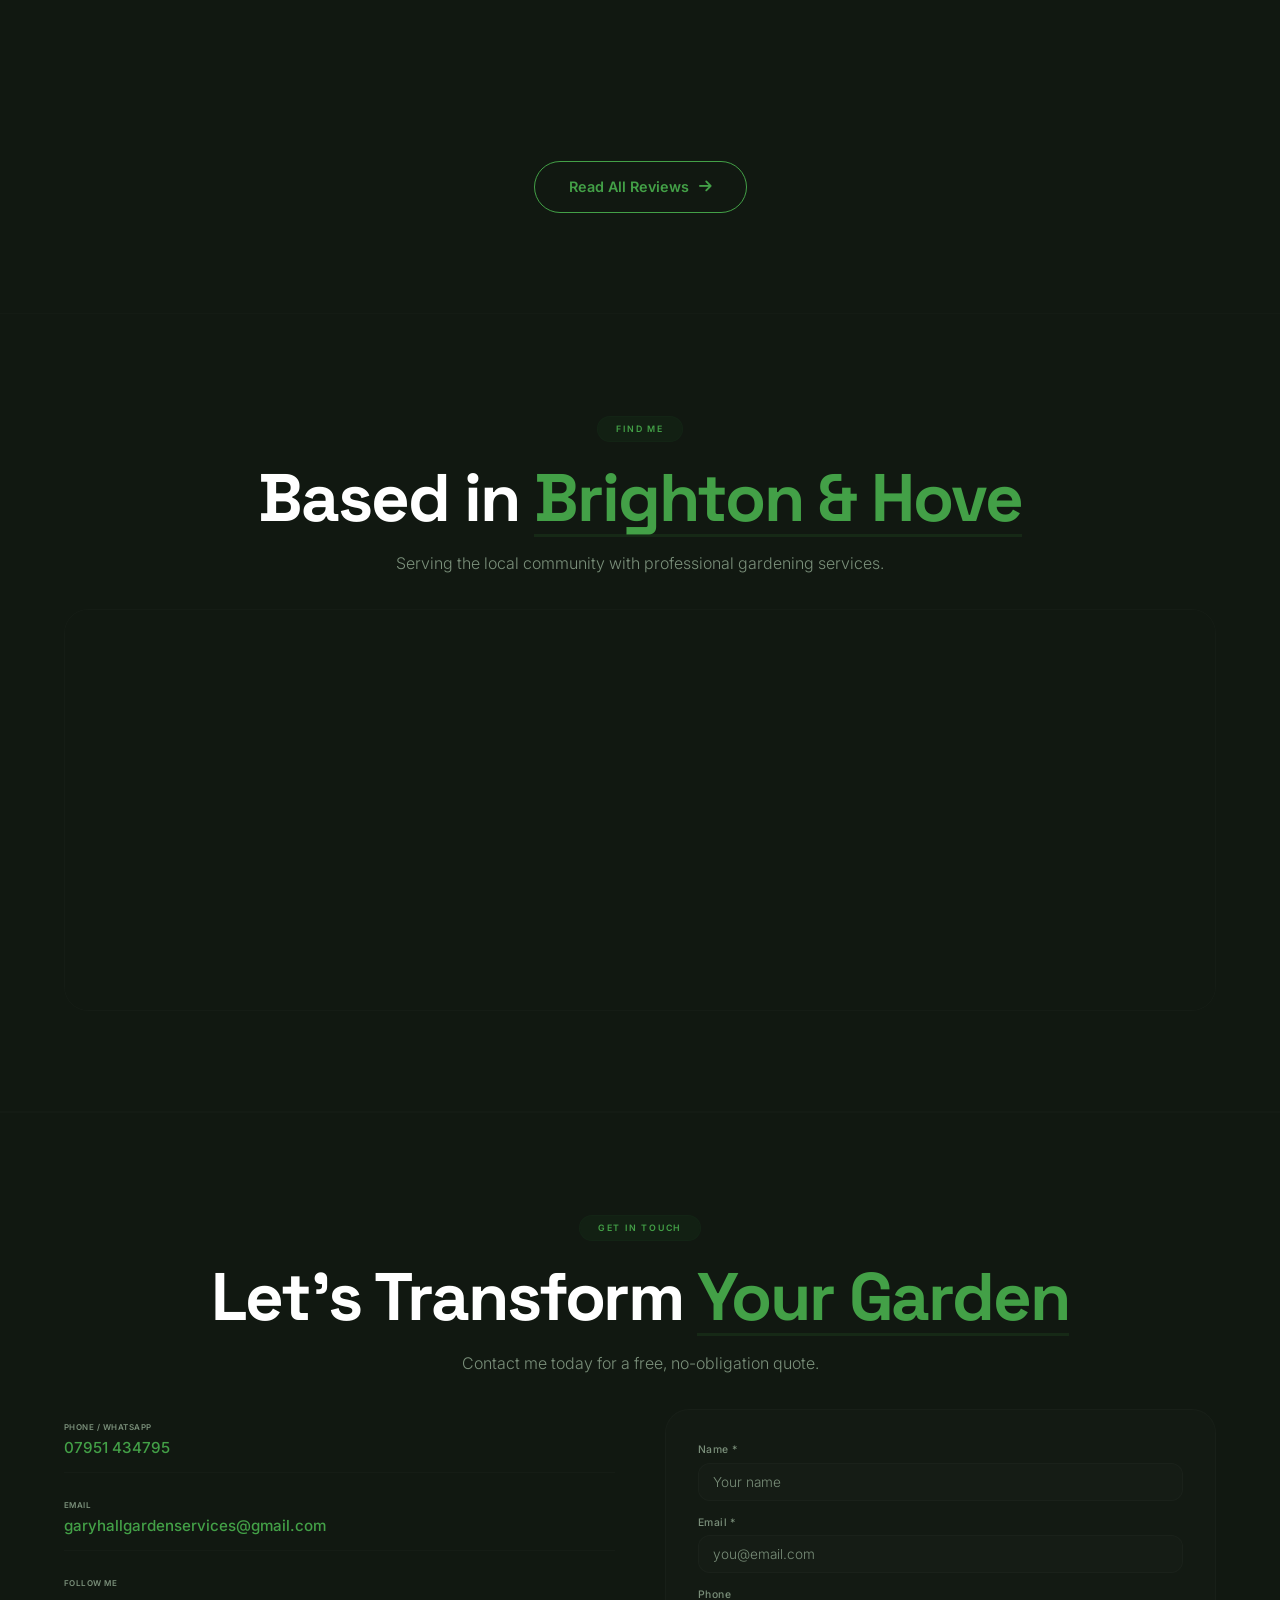
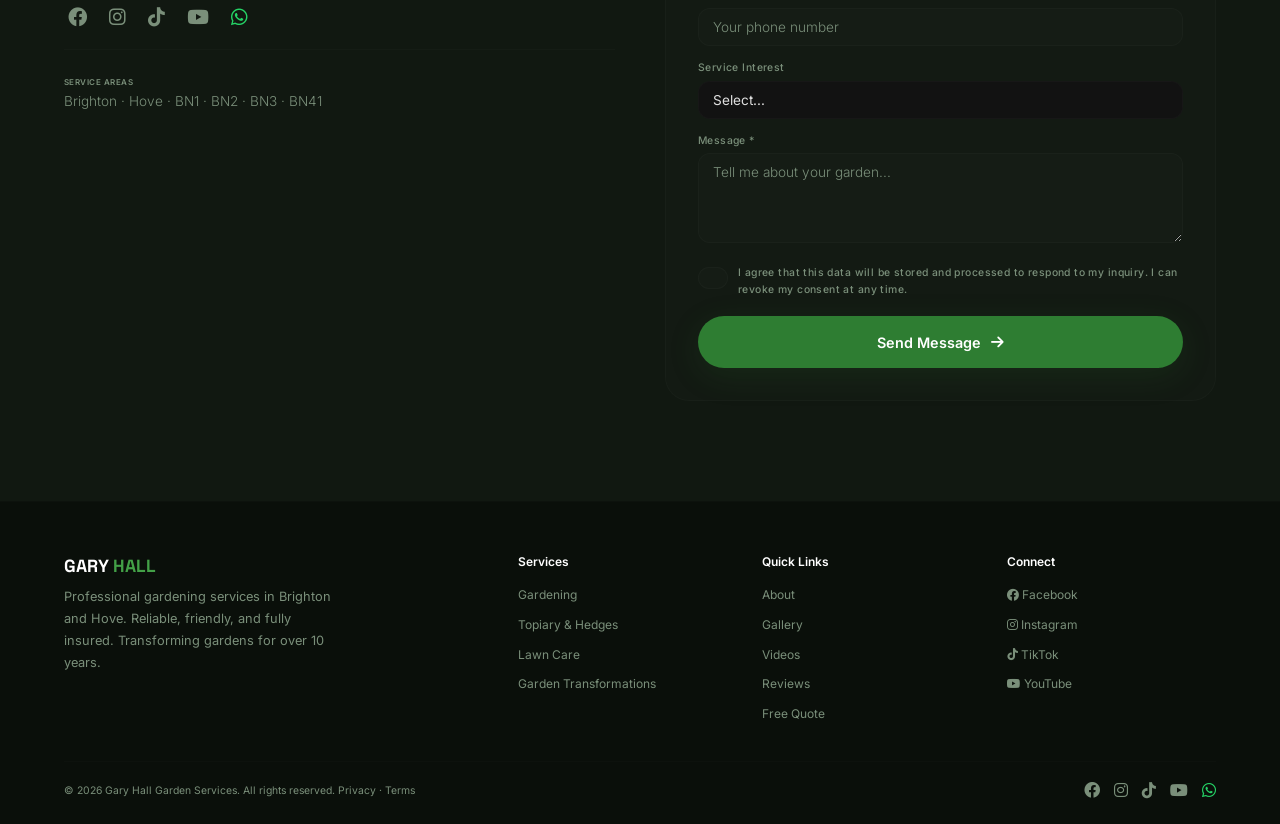
==== commit 594fdaeb: "Add files via upload" ====
--- a/index.html
+++ b/index.html
@@ -1,2976 +1,369 @@
 <!DOCTYPE html>
 <html lang="en">
 <head>
-    <meta charset="UTF-8" />
-    <meta name="viewport" content="width=device-width, initial-scale=1.0, maximum-scale=1.0, user-scalable=yes" />
-    <title>Gary Hall Garden Services  Professional Gardener in Brighton & Hove</title>
-    <meta name="description" content="Gary Hall Garden Services offers professional gardening, lawn care, topiary, hedge trimming, and garden transformations in Brighton and Hove. 10+ years experience. Free quotes." />
-    <link rel="canonical" href="https://garyhallgardenservices.co.uk/" />
-
-    <!-- Fonts -->
-    <link rel="preconnect" href="https://fonts.googleapis.com" />
-    <link rel="preconnect" href="https://fonts.gstatic.com" crossorigin />
-    <link href="https://fonts.googleapis.com/css2?family=Inter:opsz,wght@14..32,300;14..32,400;14..32,500;14..32,600;14..32,700;14..32,800;14..32,900&family=Space+Grotesk:wght@400;500;600;700&display=swap" rel="stylesheet" />
-    <link rel="stylesheet" href="https://cdnjs.cloudflare.com/ajax/libs/font-awesome/6.0.0-beta3/css/all.min.css" />
-
-    <style>
-        /* ============================================================
-        GARY HALL GARDEN SERVICES  Green Garden Theme
-        MOBILE-FIRST & NAV VISIBILITY FIXES
-        ============================================================ */
-
-        *,
-        *::before,
-        *::after {
-            margin: 0;
-            padding: 0;
-            box-sizing: border-box;
-        }
-
-        :root {
-            --black: #0a0f0a;
-            --black-light: #111811;
-            --black-card: #162016;
-            --white: #ffffff;
-            --gray-100: #f0f4f0;
-            --gray-200: #dce4dc;
-            --gray-300: #b0c0b0;
-            --gray-500: #7a8f7a;
-            --gray-700: #4a5f4a;
-            --primary: #2e7d32;
-            --primary-light: #43a047;
-            --primary-dark: #1b5e20;
-            --primary-glow: rgba(46, 125, 50, 0.08);
-            --primary-subtle: rgba(46, 125, 50, 0.02);
-            --radius: 12px;
-            --radius-lg: 24px;
-            --radius-xl: 32px;
-            --shadow: 0 20px 60px rgba(0, 0, 0, 0.2);
-            --shadow-lg: 0 40px 80px rgba(0, 0, 0, 0.25);
-            --transition: 0.6s cubic-bezier(0.22, 1, 0.36, 1);
-            --font: 'Inter', -apple-system, BlinkMacSystemFont, sans-serif;
-            --font-display: 'Space Grotesk', sans-serif;
-            --max-width: 1200px;
-            --nav-height: 72px;
-        }
-
-        html {
-            scroll-behavior: smooth;
-            -webkit-font-smoothing: antialiased;
-        }
-
-        body {
-            font-family: var(--font);
-            background: var(--black);
-            color: var(--white);
-            line-height: 1.6;
-            overflow-x: hidden;
-            cursor: default;
-            -webkit-tap-highlight-color: transparent;
-        }
-
-        ::-webkit-scrollbar {
-            width: 6px;
-        }
-        ::-webkit-scrollbar-track {
-            background: var(--black);
-        }
-        ::-webkit-scrollbar-thumb {
-            background: var(--primary);
-            border-radius: 10px;
-        }
-
-        img {
-            max-width: 100%;
-            display: block;
-        }
-        a {
-            text-decoration: none;
-            color: inherit;
-        }
-        ul {
-            list-style: none;
-        }
-
-        .container {
-            width: 100%;
-            max-width: var(--max-width);
-            margin: 0 auto;
-            padding: 0 24px;
-        }
-
-        .section-padding {
-            padding: 100px 0;
-        }
-        .section-padding-sm {
-            padding: 60px 0;
-        }
-
-        /* ----- Typography ----- */
-        .section-label {
-            display: inline-block;
-            font-size: 0.55rem;
-            font-weight: 600;
-            letter-spacing: 0.2em;
-            text-transform: uppercase;
-            color: var(--primary-light);
-            background: var(--primary-glow);
-            padding: 5px 18px;
-            border-radius: 100px;
-            margin-bottom: 20px;
-            border: 1px solid rgba(46, 125, 50, 0.04);
-            transition: var(--transition);
-        }
-
-        .section-label:hover {
-            color: var(--white);
-            border-color: rgba(46, 125, 50, 0.04);
-        }
-
-        .section-title {
-            font-family: var(--font-display);
-            font-size: clamp(2.2rem, 5.5vw, 4.2rem);
-            font-weight: 700;
-            line-height: 1.08;
-            letter-spacing: -0.03em;
-            margin-bottom: 16px;
-            color: var(--white);
-            transition: var(--transition);
-        }
-
-        .section-title .highlight {
-            color: var(--primary-light);
-            position: relative;
-            transition: var(--transition);
-        }
-
-        .section-title .highlight::after {
-            content: '';
-            position: absolute;
-            bottom: 4px;
-            left: 0;
-            width: 100%;
-            height: 3px;
-            background: var(--primary-light);
-            opacity: 0.12;
-            transition: var(--transition);
-        }
-
-        .section-title:hover .highlight {
-            color: var(--white);
-        }
-
-        .section-title:hover .highlight::after {
-            opacity: 0.3;
-            height: 4px;
-        }
-
-        .section-subtitle {
-            font-size: 1rem;
-            color: var(--gray-500);
-            max-width: 540px;
-            line-height: 1.7;
-            font-weight: 300;
-            transition: var(--transition);
-        }
-
-        .section-subtitle:hover {
-            color: var(--gray-300);
-        }
-
-        .text-center {
-            text-align: center;
-        }
-        .mx-auto {
-            margin-left: auto;
-            margin-right: auto;
-        }
-
-        /* ----- Buttons (touch-friendly) ----- */
-        .btn {
-            display: inline-flex;
-            align-items: center;
-            gap: 10px;
-            font-family: var(--font);
-            font-weight: 600;
-            font-size: 0.9rem;
-            padding: 14px 34px;
-            border-radius: 100px;
-            border: none;
-            cursor: pointer;
-            transition: var(--transition);
-            text-align: center;
-            justify-content: center;
-            line-height: 1.2;
-            position: relative;
-            overflow: hidden;
-            touch-action: manipulation;
-            min-height: 52px;
-        }
-
-        .btn-primary {
-            background: var(--primary);
-            color: var(--white);
-            box-shadow: 0 8px 32px rgba(46, 125, 50, 0.15);
-        }
-
-        .btn-primary::after {
-            content: '';
-            position: absolute;
-            inset: 0;
-            background: linear-gradient(135deg, transparent 60%, rgba(255, 255, 255, 0.04));
-            opacity: 0;
-            transition: var(--transition);
-        }
-
-        .btn-primary:hover {
-            background: var(--primary-light);
-            transform: translateY(-3px);
-            box-shadow: 0 16px 48px rgba(46, 125, 50, 0.2);
-            color: var(--white);
-        }
-
-        .btn-primary:hover::after {
-            opacity: 1;
-        }
-
-        .btn-outline {
-            background: transparent;
-            color: var(--white);
-            border: 1px solid rgba(255, 255, 255, 0.04);
-        }
-
-        .btn-outline:hover {
-            border-color: var(--primary-light);
-            transform: translateY(-3px);
-            background: var(--primary-subtle);
-        }
-
-        .btn-whatsapp {
-            background: #25d366;
-            color: var(--white);
-        }
-
-        .btn-whatsapp:hover {
-            background: #1ebe5c;
-            transform: translateY(-3px);
-        }
-
-        .btn-block {
-            width: 100%;
-            justify-content: center;
-        }
-
-        /* ============================================================
-        NAVIGATION  Always visible, never hidden
-        ============================================================ */
-        .navbar {
-            position: fixed;
-            top: 0;
-            left: 0;
-            right: 0;
-            z-index: 9999;
-            height: var(--nav-height);
-            display: flex;
-            align-items: center;
-            padding: 0 24px;
-            background: rgba(10, 15, 10, 0.92);
-            backdrop-filter: blur(20px) saturate(1.4);
-            -webkit-backdrop-filter: blur(20px) saturate(1.4);
-            border-bottom: 1px solid rgba(255, 255, 255, 0.04);
-            box-shadow: 0 4px 30px rgba(0, 0, 0, 0.3);
-            transition: var(--transition);
-        }
-
-        .navbar.scrolled {
-            background: rgba(10, 15, 10, 0.97);
-            border-bottom-color: rgba(46, 125, 50, 0.08);
-        }
-
-        .navbar .container {
-            display: flex;
-            align-items: center;
-            justify-content: space-between;
-            padding: 0;
-            max-width: 100%;
-            width: 100%;
-        }
-
-        .nav-logo {
-            display: flex;
-            align-items: center;
-            gap: 10px;
-            flex-shrink: 0;
-        }
-
-        .nav-logo img {
-            height: 38px;
-            width: auto;
-            border-radius: 6px;
-        }
-
-        .nav-logo .logo-text {
-            font-family: var(--font-display);
-            font-weight: 700;
-            font-size: 1.1rem;
-            color: var(--white);
-            letter-spacing: -0.02em;
-            transition: var(--transition);
-            white-space: nowrap;
-        }
-
-        .nav-logo .logo-text .brand-span {
-            color: var(--primary-light);
-            transition: var(--transition);
-        }
-
-        .nav-logo:hover .logo-text .brand-span {
-            color: var(--white);
-        }
-
-        .nav-links {
-            display: flex;
-            align-items: center;
-            gap: 24px;
-        }
-
-        .nav-links a {
-            font-size: 0.78rem;
-            font-weight: 500;
-            color: var(--gray-500);
-            transition: var(--transition);
-            position: relative;
-            touch-action: manipulation;
-            padding: 4px 0;
-        }
-
-        .nav-links a::after {
-            content: '';
-            position: absolute;
-            bottom: -2px;
-            left: 0;
-            width: 0;
-            height: 2px;
-            background: var(--primary-light);
-            transition: var(--transition);
-        }
-
-        .nav-links a:hover {
-            color: var(--white);
-        }
-
-        .nav-links a:hover::after {
-            width: 100%;
-        }
-
-        .nav-links .nav-cta {
-            background: var(--primary);
-            color: var(--white);
-            padding: 6px 20px;
-            border-radius: 100px;
-            font-weight: 600;
-            font-size: 0.7rem;
-        }
-
-        .nav-links .nav-cta::after {
-            display: none;
-        }
-
-        .nav-links .nav-cta:hover {
-            background: var(--primary-light);
-            transform: translateY(-2px);
-            color: var(--white);
-        }
-
-        /* ---- Hamburger Toggle (mobile) ---- */
-        .nav-toggle {
-            display: none;
-            flex-direction: column;
-            gap: 5px;
-            background: none;
-            border: none;
-            cursor: pointer;
-            padding: 10px 8px;
-            touch-action: manipulation;
-            z-index: 100;
-        }
-
-        .nav-toggle span {
-            display: block;
-            width: 26px;
-            height: 2.5px;
-            background: var(--white);
-            border-radius: 4px;
-            transition: var(--transition);
-            transform-origin: center;
-        }
-
-        .nav-toggle.active span:nth-child(1) {
-            transform: rotate(45deg) translate(5px, 6px);
-        }
-        .nav-toggle.active span:nth-child(2) {
-            opacity: 0;
-            transform: scaleX(0);
-        }
-        .nav-toggle.active span:nth-child(3) {
-            transform: rotate(-45deg) translate(5px, -6px);
-        }
-
-        /* ============================================================
-        MARQUEE  Clears the fixed nav
-        ============================================================ */
-        .marquee-section {
-            background: var(--black-light);
-            border-top: 1px solid rgba(255, 255, 255, 0.01);
-            border-bottom: 1px solid rgba(255, 255, 255, 0.01);
-            padding: 14px 0;
-            overflow: hidden;
-            position: relative;
-            margin-top: var(--nav-height);
-        }
-
-        .marquee-section::before {
-            content: '';
-            position: absolute;
-            top: 0;
-            left: 0;
-            right: 0;
-            height: 1px;
-            background: linear-gradient(90deg, transparent, var(--primary-light), transparent);
-            opacity: 0.04;
-        }
-
-        .marquee {
-            display: flex;
-            gap: 60px;
-            animation: marqueeScroll 35s linear infinite;
-            width: max-content;
-        }
-
-        .marquee:hover {
-            animation-play-state: paused;
-        }
-
-        @keyframes marqueeScroll {
-            0% {
-                transform: translateX(0);
-            }
-            100% {
-                transform: translateX(-50%);
-            }
-        }
-
-        .marquee-item {
-            font-size: 0.75rem;
-            letter-spacing: 0.12em;
-            text-transform: uppercase;
-            color: rgba(255, 255, 255, 0.7);
-            white-space: nowrap;
-            font-weight: 500;
-            transition: var(--transition);
-        }
-
-        .marquee-item:hover {
-            color: var(--white);
-        }
-
-        .marquee-item .dot {
-            display: inline-block;
-            width: 4px;
-            height: 4px;
-            background: var(--primary-light);
-            border-radius: 50%;
-            margin: 0 20px;
-            opacity: 0.3;
-            transition: var(--transition);
-        }
-
-        .marquee-item:hover .dot {
-            opacity: 0.8;
-        }
-
-        /* ============================================================
-        HERO  Clears fixed nav + marquee
-        ============================================================ */
-        .hero {
-            min-height: 100vh;
-            display: flex;
-            align-items: center;
-            position: relative;
-            padding: calc(var(--nav-height) + 80px) 0 60px;
-            background: var(--black);
-            overflow: hidden;
-            isolation: isolate;
-        }
-
-        .hero-bg {
-            position: absolute;
-            inset: 0;
-            z-index: 0;
-            background: url('result one.jpg') center/cover no-repeat;
-            background-color: var(--black);
-            opacity: 0.10;
-            transform: scale(1.02);
-            animation: heroBreath 25s infinite alternate ease-in-out;
-        }
-
-        @keyframes heroBreath {
-            0% {
-                transform: scale(1.02);
-                opacity: 0.08;
-            }
-            100% {
-                transform: scale(1.08);
-                opacity: 0.14;
-            }
-        }
-
-        .hero-glow {
-            position: absolute;
-            inset: 0;
-            z-index: 0;
-            background:
-                radial-gradient(ellipse at 70% 30%, rgba(46, 125, 50, 0.02), transparent 50%),
-                radial-gradient(ellipse at 30% 70%, rgba(46, 125, 50, 0.01), transparent 40%);
-            animation: glowPulse 8s infinite alternate ease-in-out;
-        }
-
-        @keyframes glowPulse {
-            0% {
-                opacity: 0.5;
-            }
-            100% {
-                opacity: 1;
-            }
-        }
-
-        .particles {
-            position: absolute;
-            inset: 0;
-            z-index: 0;
-            pointer-events: none;
-            overflow: hidden;
-        }
-
-        .particle {
-            position: absolute;
-            width: 2px;
-            height: 2px;
-            background: var(--primary-light);
-            border-radius: 50%;
-            opacity: 0;
-            animation: floatParticle 14s infinite ease-in-out;
-        }
-
-        .particle:nth-child(1) {
-            left: 10%;
-            top: 20%;
-            animation-delay: 0s;
-        }
-        .particle:nth-child(2) {
-            left: 25%;
-            top: 60%;
-            animation-delay: 2s;
-            width: 3px;
-            height: 3px;
-        }
-        .particle:nth-child(3) {
-            left: 50%;
-            top: 10%;
-            animation-delay: 4s;
-        }
-        .particle:nth-child(4) {
-            left: 70%;
-            top: 70%;
-            animation-delay: 1s;
-            width: 4px;
-            height: 4px;
-        }
-        .particle:nth-child(5) {
-            left: 85%;
-            top: 30%;
-            animation-delay: 3s;
-        }
-        .particle:nth-child(6) {
-            left: 40%;
-            top: 85%;
-            animation-delay: 5s;
-        }
-        .particle:nth-child(7) {
-            left: 15%;
-            top: 45%;
-            animation-delay: 2.5s;
-        }
-        .particle:nth-child(8) {
-            left: 65%;
-            top: 25%;
-            animation-delay: 4.5s;
-            width: 3px;
-            height: 3px;
-        }
-
-        @keyframes floatParticle {
-            0% {
-                opacity: 0;
-                transform: translateY(0) scale(0);
-            }
-            20% {
-                opacity: 0.3;
-                transform: translateY(-20px) scale(1);
-            }
-            80% {
-                opacity: 0.3;
-                transform: translateY(-60px) scale(1);
-            }
-            100% {
-                opacity: 0;
-                transform: translateY(-100px) scale(0);
-            }
-        }
-
-        .hero .container {
-            position: relative;
-            z-index: 2;
-            display: grid;
-            grid-template-columns: 1fr 1fr;
-            gap: 50px;
-            align-items: center;
-        }
-
-        .hero-badge {
-            display: inline-block;
-            background: var(--primary-glow);
-            padding: 4px 16px;
-            border-radius: 100px;
-            font-size: 0.5rem;
-            font-weight: 500;
-            border: 1px solid rgba(46, 125, 50, 0.02);
-            margin-bottom: 20px;
-            color: var(--primary-light);
-            letter-spacing: 0.5px;
-            animation: fadeUp 0.8s ease forwards;
-            opacity: 0;
-            transition: var(--transition);
-        }
-
-        .hero-badge:hover {
-            color: var(--white);
-            border-color: rgba(46, 125, 50, 0.04);
-        }
-
-        @keyframes fadeUp {
-            from {
-                opacity: 0;
-                transform: translateY(24px);
-            }
-            to {
-                opacity: 1;
-                transform: translateY(0);
-            }
-        }
-
-        @keyframes fadeUpSlow {
-            from {
-                opacity: 0;
-                transform: translateY(30px);
-            }
-            to {
-                opacity: 1;
-                transform: translateY(0);
-            }
-        }
-
-        .hero h1 {
-            font-family: var(--font-display);
-            font-size: clamp(2.6rem, 7vw, 4.8rem);
-            font-weight: 700;
-            line-height: 1;
-            letter-spacing: -0.04em;
-            margin-bottom: 16px;
-            color: var(--white);
-            animation: fadeUp 0.8s ease 0.15s forwards;
-            opacity: 0;
-            transition: var(--transition);
-        }
-
-        .hero h1 .highlight {
-            color: var(--primary-light);
-            position: relative;
-            transition: var(--transition);
-        }
-
-        .hero h1 .highlight::after {
-            content: '';
-            position: absolute;
-            bottom: 4px;
-            left: 0;
-            width: 100%;
-            height: 4px;
-            background: var(--primary-light);
-            opacity: 0.1;
-            transition: var(--transition);
-        }
-
-        .hero h1:hover .highlight {
-            color: var(--white);
-        }
-
-        .hero p {
-            font-size: 1rem;
-            color: var(--gray-500);
-            max-width: 480px;
-            line-height: 1.8;
-            margin-bottom: 28px;
-            font-weight: 300;
-            animation: fadeUp 0.8s ease 0.3s forwards;
-            opacity: 0;
-            transition: var(--transition);
-        }
-
-        .hero p:hover {
-            color: var(--gray-300);
-        }
-
-        .hero p strong {
-            color: var(--white);
-            font-weight: 500;
-            transition: var(--transition);
-        }
-
-        .hero p:hover strong {
-            color: var(--primary-light);
-        }
-
-        .hero-actions {
-            display: flex;
-            flex-wrap: wrap;
-            gap: 12px;
-            margin-bottom: 32px;
-            animation: fadeUp 0.8s ease 0.45s forwards;
-            opacity: 0;
-        }
-
-        .hero-meta {
-            display: flex;
-            flex-wrap: wrap;
-            gap: 20px 32px;
-            padding-top: 20px;
-            border-top: 1px solid rgba(255, 255, 255, 0.02);
-            animation: fadeUp 0.8s ease 0.6s forwards;
-            opacity: 0;
-        }
-
-        .hero-meta-item {
-            font-size: 0.7rem;
-            color: var(--gray-500);
-            font-weight: 400;
-            display: flex;
-            align-items: center;
-            gap: 6px;
-            transition: var(--transition);
-        }
-
-        .hero-meta-item:hover {
-            color: var(--white);
-        }
-
-        .hero-meta-item i {
-            color: var(--primary-light);
-            font-size: 0.7rem;
-            transition: var(--transition);
-        }
-
-        .hero-meta-item:hover i {
-            color: var(--white);
-        }
-
-        .hero-card {
-            background: rgba(255, 255, 255, 0.01);
-            border: 1px solid rgba(255, 255, 255, 0.02);
-            border-radius: var(--radius-xl);
-            padding: 36px 28px;
-            max-width: 420px;
-            box-shadow: var(--shadow);
-            backdrop-filter: blur(12px);
-            -webkit-backdrop-filter: blur(12px);
-            animation: fadeUpSlow 0.9s ease 0.25s forwards;
-            opacity: 0;
-            transition: var(--transition);
-        }
-
-        .hero-card:hover {
-            border-color: rgba(46, 125, 50, 0.02);
-            box-shadow: var(--shadow-lg);
-            transform: translateY(-2px);
-        }
-
-        .hero-card .card-badge {
-            display: inline-block;
-            background: var(--primary-glow);
-            color: var(--primary-light);
-            font-size: 0.45rem;
-            font-weight: 600;
-            letter-spacing: 0.08em;
-            text-transform: uppercase;
-            padding: 4px 12px;
-            border-radius: 100px;
-            margin-bottom: 10px;
-            border: 1px solid rgba(46, 125, 50, 0.01);
-            transition: var(--transition);
-        }
-
-        .hero-card:hover .card-badge {
-            color: var(--white);
-            border-color: rgba(46, 125, 50, 0.02);
-        }
-
-        .hero-card h3 {
-            font-family: var(--font-display);
-            font-size: 1.2rem;
-            font-weight: 700;
-            color: var(--white);
-            margin-bottom: 4px;
-        }
-
-        .hero-card p {
-            font-size: 0.82rem;
-            color: var(--gray-500);
-            margin-bottom: 16px;
-            transition: var(--transition);
-        }
-
-        .hero-card:hover p {
-            color: var(--gray-300);
-        }
-
-        .hero-stats {
-            display: grid;
-            grid-template-columns: 1fr 1fr 1fr;
-            gap: 6px;
-        }
-
-        .hero-stats .stat {
-            background: rgba(255, 255, 255, 0.01);
-            border-radius: var(--radius);
-            padding: 12px 4px;
-            text-align: center;
-            border: 1px solid rgba(255, 255, 255, 0.01);
-            transition: var(--transition);
-        }
-
-        .hero-stats .stat:hover {
-            border-color: rgba(46, 125, 50, 0.02);
-            background: var(--primary-subtle);
-            transform: translateY(-2px);
-        }
-
-        .hero-stats .stat .num {
-            font-family: var(--font-display);
-            font-weight: 700;
-            font-size: 1rem;
-            color: var(--primary-light);
-            transition: var(--transition);
-        }
-
-        .hero-stats .stat:hover .num {
-            color: var(--white);
-        }
-
-        .hero-stats .stat .label {
-            font-size: 0.45rem;
-            color: var(--gray-500);
-            font-weight: 500;
-            text-transform: uppercase;
-            letter-spacing: 0.04em;
-            transition: var(--transition);
-        }
-
-        .hero-stats .stat:hover .label {
-            color: var(--gray-300);
-        }
-
-        /* ============================================================
-        SERVICES
-        ============================================================ */
-        #services {
-            background: var(--black);
-            border-bottom: 1px solid rgba(255, 255, 255, 0.01);
-            position: relative;
-        }
-
-        #services::before {
-            content: '';
-            position: absolute;
-            top: 0;
-            left: 0;
-            right: 0;
-            height: 1px;
-            background: linear-gradient(90deg, transparent, var(--primary-light), transparent);
-            opacity: 0.03;
-        }
-
-        .services-grid {
-            display: grid;
-            grid-template-columns: repeat(3, 1fr);
-            gap: 24px;
-            margin-top: 48px;
-        }
-
-        .service-card {
-            background: rgba(255, 255, 255, 0.01);
-            border-radius: var(--radius-lg);
-            padding: 36px 24px;
-            border: 1px solid rgba(255, 255, 255, 0.02);
-            transition: var(--transition);
-            text-align: center;
-            position: relative;
-        }
-
-        .service-card::before {
-            content: '';
-            position: absolute;
-            top: -1px;
-            left: 20%;
-            right: 20%;
-            height: 1px;
-            background: linear-gradient(90deg, transparent, var(--primary-light), transparent);
-            opacity: 0;
-            transition: var(--transition);
-        }
-
-        .service-card:hover::before {
-            opacity: 0.15;
-        }
-
-        .service-card:hover {
-            border-color: rgba(46, 125, 50, 0.02);
-            transform: translateY(-6px);
-            background: rgba(255, 255, 255, 0.01);
-            box-shadow: var(--shadow);
-        }
-
-        .service-card .icon {
-            font-size: 2rem;
-            color: var(--primary-light);
-            margin-bottom: 14px;
-            opacity: 0.7;
-            transition: var(--transition);
-        }
-
-        .service-card:hover .icon {
-            opacity: 1;
-            transform: scale(1.05);
-        }
-
-        .service-card h4 {
-            font-family: var(--font-display);
-            font-weight: 600;
-            font-size: 1rem;
-            color: var(--white);
-            margin-bottom: 6px;
-            transition: var(--transition);
-        }
-
-        .service-card:hover h4 {
-            color: var(--primary-light);
-        }
-
-        .service-card p {
-            font-size: 0.82rem;
-            color: var(--gray-500);
-            line-height: 1.7;
-            font-weight: 300;
-            transition: var(--transition);
-        }
-
-        .service-card:hover p {
-            color: var(--gray-300);
-        }
-
-        /* ============================================================
-        GALLERY
-        ============================================================ */
-        #work {
-            background: var(--black-light);
-            border-bottom: 1px solid rgba(255, 255, 255, 0.01);
-        }
-
-        .work-grid {
-            display: grid;
-            grid-template-columns: repeat(3, 1fr);
-            gap: 24px;
-            margin-top: 48px;
-        }
-
-        .work-item {
-            border-radius: var(--radius-lg);
-            overflow: hidden;
-            background: var(--black-card);
-            border: 1px solid rgba(255, 255, 255, 0.02);
-            transition: var(--transition);
-        }
-
-        .work-item:hover {
-            transform: translateY(-6px);
-            border-color: rgba(46, 125, 50, 0.02);
-            box-shadow: var(--shadow);
-        }
-
-        .work-item .work-image {
-            aspect-ratio: 16/10;
-            background: var(--black-card);
-            display: flex;
-            align-items: center;
-            justify-content: center;
-            transition: var(--transition);
-            overflow: hidden;
-        }
-
-        .work-item .work-image img {
-            width: 100%;
-            height: 100%;
-            object-fit: cover;
-            transition: var(--transition);
-        }
-
-        .work-item:hover .work-image img {
-            transform: scale(1.03);
-        }
-
-        .work-item .work-info {
-            padding: 18px 20px 20px;
-        }
-
-        .work-item .work-info .tag {
-            display: inline-block;
-            font-size: 0.45rem;
-            font-weight: 600;
-            letter-spacing: 0.08em;
-            text-transform: uppercase;
-            color: var(--primary-light);
-            background: var(--primary-glow);
-            padding: 2px 12px;
-            border-radius: 100px;
-            margin-bottom: 6px;
-            border: 1px solid rgba(46, 125, 50, 0.01);
-            transition: var(--transition);
-        }
-
-        .work-item:hover .work-info .tag {
-            color: var(--white);
-            border-color: rgba(46, 125, 50, 0.02);
-        }
-
-        .work-item .work-info h4 {
-            font-family: var(--font-display);
-            font-weight: 600;
-            font-size: 0.95rem;
-            color: var(--white);
-            margin-bottom: 2px;
-            transition: var(--transition);
-        }
-
-        .work-item:hover .work-info h4 {
-            color: var(--primary-light);
-        }
-
-        .work-item .work-info p {
-            font-size: 0.75rem;
-            color: var(--gray-500);
-            font-weight: 300;
-            transition: var(--transition);
-        }
-
-        .work-item:hover .work-info p {
-            color: var(--gray-300);
-        }
-
-        /* ============================================================
-        VIDEOS
-        ============================================================ */
-        #videos {
-            background: var(--black);
-            border-bottom: 1px solid rgba(255, 255, 255, 0.01);
-        }
-
-        .videos-grid {
-            display: grid;
-            grid-template-columns: repeat(3, 1fr);
-            gap: 24px;
-            margin-top: 48px;
-        }
-
-        .video-card {
-            border-radius: var(--radius-lg);
-            overflow: hidden;
-            background: var(--black-card);
-            border: 1px solid rgba(255, 255, 255, 0.02);
-            transition: var(--transition);
-        }
-
-        .video-card:hover {
-            transform: translateY(-6px);
-            border-color: rgba(46, 125, 50, 0.02);
-            box-shadow: var(--shadow);
-        }
-
-        .video-card video {
-            width: 100%;
-            aspect-ratio: 16/9;
-            display: block;
-            background: var(--black);
-            touch-action: manipulation;
-        }
-
-        .video-card .video-info {
-            padding: 14px 18px 18px;
-        }
-
-        .video-card .video-info .tag {
-            display: inline-block;
-            font-size: 0.45rem;
-            font-weight: 600;
-            letter-spacing: 0.08em;
-            text-transform: uppercase;
-            color: var(--primary-light);
-            background: var(--primary-glow);
-            padding: 2px 12px;
-            border-radius: 100px;
-            margin-bottom: 4px;
-            border: 1px solid rgba(46, 125, 50, 0.01);
-        }
-
-        .video-card .video-info h4 {
-            font-family: var(--font-display);
-            font-weight: 600;
-            font-size: 0.92rem;
-            color: var(--white);
-        }
-
-        /* ============================================================
-        TESTIMONIALS
-        ============================================================ */
-        #testimonials {
-            background: var(--black-light);
-            border-bottom: 1px solid rgba(255, 255, 255, 0.01);
-        }
-
-        .testimonials-grid {
-            display: grid;
-            grid-template-columns: repeat(3, 1fr);
-            gap: 24px;
-            margin-top: 48px;
-        }
-
-        .testimonial-card {
-            background: rgba(255, 255, 255, 0.01);
-            border-radius: var(--radius-lg);
-            padding: 24px 20px;
-            border: 1px solid rgba(255, 255, 255, 0.02);
-            transition: var(--transition);
-            text-align: left;
-            display: flex;
-            flex-direction: column;
-        }
-
-        .testimonial-card:hover {
-            border-color: rgba(46, 125, 50, 0.02);
-        }
-
-        .testimonial-card .stars {
-            color: var(--primary-light);
-            font-size: 0.65rem;
-            letter-spacing: 2px;
-            margin-bottom: 8px;
-            transition: var(--transition);
-        }
-
-        .testimonial-card:hover .stars {
-            color: var(--white);
-        }
-
-        .testimonial-card .review-text {
-            font-size: 0.85rem;
-            color: var(--gray-300);
-            line-height: 1.7;
-            font-style: italic;
-            font-weight: 300;
-            margin-bottom: 12px;
-            transition: var(--transition);
-            padding-left: 12px;
-            border-left: 2px solid var(--primary-light);
-            flex-grow: 1;
-        }
-
-        .testimonial-card:hover .review-text {
-            color: var(--gray-100);
-        }
-
-        .testimonial-card .review-meta {
-            display: flex;
-            flex-direction: column;
-            gap: 2px;
-        }
-
-        .testimonial-card .review-meta .name {
-            font-weight: 600;
-            font-size: 0.8rem;
-            color: var(--white);
-        }
-
-        .testimonial-card .review-meta .detail {
-            font-size: 0.65rem;
-            color: var(--gray-500);
-        }
-
-        .testimonial-card .review-meta .detail i {
-            color: var(--primary-light);
-            margin-right: 4px;
-        }
-
-        .google-reviews-link {
-            text-align: center;
-            margin-top: 40px;
-        }
-
-        .google-reviews-link .btn-outline {
-            border-color: var(--primary-light);
-            color: var(--primary-light);
-        }
-
-        .google-reviews-link .btn-outline:hover {
-            background: var(--primary-light);
-            color: var(--black);
-        }
-
-        /* ============================================================
-        ABOUT
-        ============================================================ */
-        #about {
-            background: var(--black);
-            border-bottom: 1px solid rgba(255, 255, 255, 0.01);
-        }
-
-        .about-grid {
-            display: grid;
-            grid-template-columns: 1fr 1fr;
-            gap: 50px;
-            align-items: center;
-            margin-top: 32px;
-        }
-
-        .about-text p {
-            color: var(--gray-500);
-            font-size: 0.92rem;
-            line-height: 1.9;
-            margin-bottom: 16px;
-            font-weight: 300;
-            transition: var(--transition);
-        }
-
-        .about-text p:last-child {
-            margin-bottom: 0;
-        }
-
-        .about-text p:hover {
-            color: var(--gray-300);
-        }
-
-        .about-text .highlight {
-            color: var(--primary-light);
-            font-weight: 500;
-            transition: var(--transition);
-        }
-
-        .about-text p:hover .highlight {
-            color: var(--white);
-        }
-
-        .about-image {
-            border-radius: var(--radius-lg);
-            overflow: hidden;
-            background: var(--black-card);
-            border: 1px solid rgba(255, 255, 255, 0.02);
-            aspect-ratio: 4/3;
-            display: flex;
-            align-items: center;
-            justify-content: center;
-            min-height: 240px;
-            transition: var(--transition);
-        }
-
-        .about-image img {
-            width: 100%;
-            height: 100%;
-            object-fit: cover;
-        }
-
-        .about-image:hover {
-            border-color: rgba(46, 125, 50, 0.02);
-        }
-
-        /* ============================================================
-        WHY CHOOSE
-        ============================================================ */
-        #why-choose {
-            background: var(--black);
-            border-bottom: 1px solid rgba(255, 255, 255, 0.01);
-        }
-
-        .whys-grid {
-            display: grid;
-            grid-template-columns: repeat(3, 1fr);
-            gap: 20px;
-            margin-top: 48px;
-        }
-
-        .why-card {
-            background: rgba(255, 255, 255, 0.01);
-            border-radius: var(--radius-lg);
-            padding: 28px 20px;
-            border: 1px solid rgba(255, 255, 255, 0.02);
-            text-align: center;
-            transition: var(--transition);
-        }
-
-        .why-card:hover {
-            border-color: rgba(46, 125, 50, 0.02);
-            transform: translateY(-4px);
-            background: rgba(255, 255, 255, 0.01);
-        }
-
-        .why-card .number {
-            font-family: var(--font-display);
-            font-size: 0.65rem;
-            font-weight: 500;
-            color: var(--primary-light);
-            opacity: 0.1;
-            margin-bottom: 6px;
-            transition: var(--transition);
-        }
-
-        .why-card:hover .number {
-            opacity: 0.3;
-            color: var(--white);
-        }
-
-        .why-card h4 {
-            font-family: var(--font-display);
-            font-weight: 600;
-            font-size: 0.9rem;
-            color: var(--white);
-            margin-bottom: 4px;
-            transition: var(--transition);
-        }
-
-        .why-card:hover h4 {
-            color: var(--primary-light);
-        }
-
-        .why-card p {
-            font-size: 0.78rem;
-            color: var(--gray-500);
-            font-weight: 300;
-            line-height: 1.6;
-            transition: var(--transition);
-        }
-
-        .why-card:hover p {
-            color: var(--gray-300);
-        }
-
-        /* ============================================================
-        MAP
-        ============================================================ */
-        #map {
-            background: var(--black-light);
-            border-bottom: 1px solid rgba(255, 255, 255, 0.01);
-        }
-
-        .map-wrapper {
-            border-radius: var(--radius-lg);
-            overflow: hidden;
-            border: 1px solid rgba(255, 255, 255, 0.02);
-            margin-top: 32px;
-            transition: var(--transition);
-        }
-
-        .map-wrapper:hover {
-            border-color: rgba(46, 125, 50, 0.02);
-        }
-
-        .map-wrapper iframe {
-            display: block;
-            width: 100%;
-            height: 400px;
-            border: 0;
-        }
-
-        /* ============================================================
-        CONTACT
-        ============================================================ */
-        #contact {
-            background: var(--black-light);
-            border-top: 1px solid rgba(255, 255, 255, 0.01);
-        }
-
-        .contact-grid {
-            display: grid;
-            grid-template-columns: 1fr 1fr;
-            gap: 50px;
-            margin-top: 32px;
-        }
-
-        .contact-info {
-            display: flex;
-            flex-direction: column;
-            gap: 14px;
-        }
-
-        .contact-info .info-item {
-            display: flex;
-            flex-direction: column;
-            gap: 2px;
-            padding: 12px 0;
-            border-bottom: 1px solid rgba(255, 255, 255, 0.02);
-            transition: var(--transition);
-        }
-
-        .contact-info .info-item:hover {
-            border-color: rgba(46, 125, 50, 0.02);
-        }
-
-        .contact-info .info-item:last-child {
-            border-bottom: none;
-        }
-
-        .contact-info .info-item .label {
-            font-weight: 600;
-            font-size: 0.5rem;
-            color: var(--gray-500);
-            text-transform: uppercase;
-            letter-spacing: 0.06em;
-            transition: var(--transition);
-        }
-
-        .contact-info .info-item:hover .label {
-            color: var(--gray-300);
-        }
-
-        .contact-info .info-item .value {
-            font-size: 0.95rem;
-            font-weight: 500;
-            color: var(--white);
-        }
-
-        .contact-info .info-item .value a {
-            color: var(--primary-light);
-            transition: var(--transition);
-        }
-
-        .contact-info .info-item .value a:hover {
-            color: var(--white);
-        }
-
-        .contact-social {
-            display: flex;
-            gap: 14px;
-            font-size: 1.2rem;
-            padding-top: 6px;
-        }
-
-        .contact-social a {
-            color: var(--gray-500);
-            transition: var(--transition);
-            padding: 4px;
-        }
-
-        .contact-social a:hover {
-            color: var(--primary-light);
-            transform: translateY(-3px);
-        }
-
-        .contact-social a .fa-whatsapp {
-            color: #25d366;
-        }
-
-        .contact-form {
-            background: rgba(255, 255, 255, 0.01);
-            border-radius: var(--radius-lg);
-            padding: 32px;
-            border: 1px solid rgba(255, 255, 255, 0.02);
-            transition: var(--transition);
-        }
-
-        .contact-form:hover {
-            border-color: rgba(46, 125, 50, 0.02);
-        }
-
-        .contact-form .form-group {
-            margin-bottom: 14px;
-        }
-
-        .contact-form label {
-            display: block;
-            font-weight: 500;
-            font-size: 0.65rem;
-            color: var(--gray-500);
-            margin-bottom: 4px;
-            letter-spacing: 0.04em;
-            transition: var(--transition);
-        }
-
-        .contact-form:hover label {
-            color: var(--gray-300);
-        }
-
-        .contact-form input,
-        .contact-form textarea,
-        .contact-form select {
-            width: 100%;
-            padding: 10px 14px;
-            border: 1px solid rgba(255, 255, 255, 0.02);
-            border-radius: var(--radius);
-            font-family: var(--font);
-            font-size: 0.85rem;
-            background: rgba(255, 255, 255, 0.01);
-            transition: var(--transition);
-            color: var(--white);
-            -webkit-appearance: none;
-            appearance: none;
-        }
-
-        .contact-form input::placeholder,
-        .contact-form textarea::placeholder {
-            color: var(--gray-500);
-            font-weight: 300;
-        }
-
-        .contact-form input:focus,
-        .contact-form textarea:focus,
-        .contact-form select:focus {
-            outline: none;
-            border-color: var(--primary-light);
-            background: rgba(255, 255, 255, 0.01);
-            box-shadow: 0 0 0 4px rgba(46, 125, 50, 0.01);
-        }
-
-        .contact-form select {
-            background-color: #121212;
-            color: #e0e0e0;
-            cursor: pointer;
-        }
-
-        .contact-form select option {
-            background-color: #121212;
-            color: #e0e0e0;
-            padding: 8px 12px;
-        }
-
-        .contact-form select option:hover,
-        .contact-form select option:focus,
-        .contact-form select option:checked {
-            background-color: var(--primary);
-            color: var(--white);
-        }
-
-        .contact-form textarea {
-            resize: vertical;
-            min-height: 90px;
-        }
-
-        .contact-consent {
-            display: flex;
-            align-items: flex-start;
-            gap: 10px;
-            margin: 10px 0 14px;
-            font-size: 0.65rem;
-            color: var(--gray-500);
-        }
-
-        .contact-consent input[type="checkbox"] {
-            width: 16px;
-            height: 16px;
-            min-width: 16px;
-            margin-top: 2px;
-            accent-color: var(--primary);
-            cursor: pointer;
-        }
-
-        .form-success {
-            display: none;
-            background: var(--primary-glow);
-            color: var(--primary-light);
-            padding: 10px 16px;
-            border-radius: var(--radius);
-            font-weight: 500;
-            margin-top: 10px;
-            border-left: 2px solid var(--primary-light);
-            font-size: 0.85rem;
-        }
-
-        .form-success.show {
-            display: block;
-        }
-
-        .form-error {
-            color: #ff6b6b;
-            font-size: 0.65rem;
-            margin-top: 3px;
-            display: none;
-        }
-
-        .form-error.show {
-            display: block;
-        }
-
-        /* ============================================================
-        FOOTER
-        ============================================================ */
-        .footer {
-            background: var(--black);
-            color: var(--gray-500);
-            padding: 50px 0 20px;
-            border-top: 1px solid rgba(255, 255, 255, 0.01);
-        }
-
-        .footer-grid {
-            display: grid;
-            grid-template-columns: 2fr 1fr 1fr 1fr;
-            gap: 36px;
-            margin-bottom: 32px;
-        }
-
-        .footer-brand .logo {
-            font-family: var(--font-display);
-            font-weight: 700;
-            font-size: 1.1rem;
-            color: var(--white);
-            margin-bottom: 6px;
-        }
-
-        .footer-brand .logo span {
-            color: var(--primary-light);
-        }
-
-        .footer-brand p {
-            font-size: 0.8rem;
-            line-height: 1.7;
-            max-width: 280px;
-            color: var(--gray-500);
-        }
-
-        .footer h4 {
-            font-weight: 600;
-            color: var(--white);
-            font-size: 0.75rem;
-            margin-bottom: 10px;
-        }
-
-        .footer ul li {
-            margin-bottom: 4px;
-        }
-
-        .footer ul li a {
-            font-size: 0.75rem;
-            color: var(--gray-500);
-            transition: var(--transition);
-        }
-
-        .footer ul li a:hover {
-            color: var(--primary-light);
-        }
-
-        .footer-bottom {
-            border-top: 1px solid rgba(255, 255, 255, 0.01);
-            padding-top: 16px;
-            display: flex;
-            justify-content: space-between;
-            align-items: center;
-            flex-wrap: wrap;
-            gap: 10px;
-            font-size: 0.65rem;
-            color: var(--gray-500);
-        }
-
-        .footer-social {
-            display: flex;
-            gap: 14px;
-            font-size: 1rem;
-        }
-
-        .footer-social a {
-            color: var(--gray-500);
-            transition: var(--transition);
-        }
-
-        .footer-social a:hover {
-            color: var(--primary-light);
-            transform: translateY(-3px);
-        }
-
-        /* ============================================================
-        FLOATING BUTTONS
-        ============================================================ */
-        .floating-buttons {
-            position: fixed;
-            bottom: 20px;
-            right: 20px;
-            z-index: 900;
-            display: flex;
-            flex-direction: column;
-            gap: 10px;
-            align-items: center;
-        }
-
-        .floating-btn {
-            width: 50px;
-            height: 50px;
-            border-radius: 50%;
-            display: flex;
-            align-items: center;
-            justify-content: center;
-            font-size: 1.1rem;
-            box-shadow: var(--shadow);
-            transition: var(--transition);
-            border: none;
-            cursor: pointer;
-            text-decoration: none;
-            touch-action: manipulation;
-        }
-
-        .floating-btn:hover {
-            transform: scale(1.06);
-        }
-
-        .floating-btn.call {
-            background: var(--primary);
-            color: var(--white);
-        }
-
-        .floating-btn.call:hover {
-            background: var(--primary-light);
-            box-shadow: 0 12px 40px rgba(46, 125, 50, 0.15);
-        }
-
-        .floating-btn.whatsapp {
-            background: #25d366;
-            color: var(--white);
-        }
-
-        .floating-btn.whatsapp:hover {
-            background: #1ebe5c;
-            box-shadow: 0 12px 40px rgba(37, 211, 102, 0.15);
-        }
-
-        /* ============================================================
-        BACK TO TOP
-        ============================================================ */
-        .back-to-top {
-            position: fixed;
-            bottom: 20px;
-            left: 20px;
-            z-index: 900;
-            width: 42px;
-            height: 42px;
-            border-radius: 50%;
-            background: rgba(255, 255, 255, 0.01);
-            border: 1px solid rgba(255, 255, 255, 0.02);
-            backdrop-filter: blur(8px);
-            display: flex;
-            align-items: center;
-            justify-content: center;
-            cursor: pointer;
-            font-size: 0.9rem;
-            transition: var(--transition);
-            opacity: 0;
-            transform: translateY(20px);
-            pointer-events: none;
-            color: var(--white);
-            touch-action: manipulation;
-        }
-
-        .back-to-top.visible {
-            opacity: 1;
-            transform: translateY(0);
-            pointer-events: auto;
-        }
-
-        .back-to-top:hover {
-            background: var(--primary);
-            color: var(--white);
-            border-color: var(--primary);
-            box-shadow: 0 8px 32px rgba(46, 125, 50, 0.1);
-        }
-
-        /* ============================================================
-        REVEAL
-        ============================================================ */
-        .reveal {
-            opacity: 0;
-            transform: translateY(50px);
-            transition: opacity 0.9s cubic-bezier(0.22, 1, 0.36, 1), transform 0.9s cubic-bezier(0.22, 1, 0.36, 1);
-        }
-
-        .reveal.visible {
-            opacity: 1;
-            transform: translateY(0);
-        }
-
-        /* ============================================================
-        LOADER
-        ============================================================ */
-        .loader {
-            position: fixed;
-            inset: 0;
-            z-index: 99999;
-            background: var(--black);
-            display: flex;
-            align-items: center;
-            justify-content: center;
-            flex-direction: column;
-            gap: 20px;
-            transition: opacity 0.8s ease, visibility 0.8s ease;
-        }
-
-        .loader.hidden {
-            opacity: 0;
-            visibility: hidden;
-            pointer-events: none;
-        }
-
-        .loader .spinner {
-            width: 2px;
-            height: 60px;
-            background: linear-gradient(to bottom, var(--primary-light), transparent);
-            animation: loaderLine 1.4s ease-in-out infinite;
-        }
-
-        @keyframes loaderLine {
-            0% {
-                transform: scaleY(0);
-                transform-origin: top;
-            }
-            50% {
-                transform: scaleY(1);
-                transform-origin: top;
-            }
-            51% {
-                transform-origin: bottom;
-            }
-            100% {
-                transform: scaleY(0);
-                transform-origin: bottom;
-            }
-        }
-
-        .loader .text {
-            font-family: var(--font-display);
-            font-weight: 600;
-            color: var(--gray-500);
-            font-size: 0.7rem;
-            letter-spacing: 0.2em;
-            text-transform: uppercase;
-            opacity: 0.4;
-        }
-
-        /* ============================================================
-        RESPONSIVE  MOBILE-FIRST
-        ============================================================ */
-
-        /* ----- TABLETS & SMALL LAPTOPS ----- */
-        @media (max-width: 1024px) {
-            .hero .container {
-                grid-template-columns: 1fr;
-                text-align: center;
-            }
-            .hero p {
-                margin-left: auto;
-                margin-right: auto;
-            }
-            .hero-actions {
-                justify-content: center;
-            }
-            .hero-meta {
-                justify-content: center;
-            }
-            .hero-card {
-                max-width: 100%;
-            }
-            .hero-visual {
-                order: -1;
-            }
-            .services-grid {
-                grid-template-columns: 1fr 1fr;
-            }
-            .work-grid {
-                grid-template-columns: 1fr 1fr;
-            }
-            .videos-grid {
-                grid-template-columns: 1fr 1fr;
-            }
-            .testimonials-grid {
-                grid-template-columns: 1fr 1fr;
-            }
-            .whys-grid {
-                grid-template-columns: 1fr 1fr;
-            }
-            .about-grid {
-                grid-template-columns: 1fr;
-            }
-            .contact-grid {
-                grid-template-columns: 1fr;
-            }
-            .footer-grid {
-                grid-template-columns: 1fr 1fr;
-            }
-            .particles {
-                display: none;
-            }
-            .cursor {
-                display: none;
-            }
-        }
-
-        /* ----- MOBILE PHONES ----- */
-        @media (max-width: 768px) {
-            .navbar {
-                height: 60px;
-                padding: 0 16px;
-                background: rgba(10, 15, 10, 0.95);
-                top: 0;
-            }
-
-            .nav-logo img {
-                height: 32px;
-            }
-
-            .nav-logo .logo-text {
-                font-size: 0.95rem;
-            }
-
-            .nav-links {
-                position: fixed;
-                top: 60px;
-                left: 0;
-                right: 0;
-                background: rgba(10, 15, 10, 0.98);
-                backdrop-filter: blur(20px);
-                -webkit-backdrop-filter: blur(20px);
-                flex-direction: column;
-                padding: 24px 20px 32px;
-                gap: 14px;
-                transform: translateY(-120%);
-                transition: var(--transition);
-                border-bottom: 1px solid rgba(255, 255, 255, 0.04);
-                align-items: stretch;
-                text-align: center;
-                box-shadow: 0 20px 60px rgba(0, 0, 0, 0.5);
-            }
-
-            .nav-links.open {
-                transform: translateY(0);
-            }
-
-            .nav-links a {
-                font-size: 0.9rem;
-                padding: 8px 0;
-            }
-
-            .nav-links .nav-cta {
-                text-align: center;
-                justify-content: center;
-                padding: 10px 20px;
-                font-size: 0.8rem;
-            }
-
-            .nav-toggle {
-                display: flex;
-            }
-
-            .marquee-section {
-                margin-top: 60px;
-                padding: 10px 0;
-            }
-
-            .marquee-item {
-                font-size: 0.6rem;
-            }
-            .marquee-item .dot {
-                margin: 0 12px;
-            }
-
-            .hero {
-                padding: calc(60px + 40px) 0 40px;
-                min-height: auto;
-            }
-
-            .hero h1 {
-                font-size: 2.2rem;
-            }
-
-            .hero p {
-                font-size: 0.9rem;
-            }
-
-            .hero-actions .btn {
-                width: 100%;
-                justify-content: center;
-            }
-            .hero-actions {
-                flex-direction: column;
-                width: 100%;
-            }
-
-            .hero-card {
-                padding: 24px 18px;
-            }
-
-            .services-grid {
-                grid-template-columns: 1fr;
-                gap: 12px;
-            }
-
-            .work-grid {
-                grid-template-columns: 1fr;
-                gap: 16px;
-            }
-
-            .videos-grid {
-                grid-template-columns: 1fr;
-                gap: 16px;
-            }
-
-            .testimonials-grid {
-                grid-template-columns: 1fr;
-                gap: 16px;
-            }
-
-            .whys-grid {
-                grid-template-columns: 1fr;
-                gap: 12px;
-            }
-
-            .footer-grid {
-                grid-template-columns: 1fr;
-                gap: 24px;
-            }
-
-            .footer-bottom {
-                flex-direction: column;
-                text-align: center;
-            }
-
-            .floating-buttons {
-                bottom: 16px;
-                right: 16px;
-                gap: 8px;
-            }
-
-            .floating-btn {
-                width: 44px;
-                height: 44px;
-                font-size: 1rem;
-            }
-
-            .back-to-top {
-                bottom: 16px;
-                left: 16px;
-                width: 38px;
-                height: 38px;
-                font-size: 0.8rem;
-            }
-
-            .section-title {
-                font-size: 1.8rem;
-            }
-
-            .section-padding {
-                padding: 50px 0;
-            }
-
-            .container {
-                padding: 0 16px;
-            }
-
-            .contact-form {
-                padding: 18px;
-            }
-
-            .hero-card {
-                padding: 20px 16px;
-            }
-
-            .service-card {
-                padding: 20px 16px;
-            }
-
-            .work-item .work-info {
-                padding: 14px 16px 16px;
-            }
-
-            .testimonial-card {
-                padding: 18px 16px;
-            }
-
-            .particles {
-                display: none;
-            }
-
-            .cursor {
-                display: none;
-            }
-
-            .map-wrapper iframe {
-                height: 250px;
-            }
-
-            .about-image {
-                min-height: 200px;
-            }
-        }
-
-        @media (max-width: 480px) {
-            .navbar {
-                height: 56px;
-                padding: 0 12px;
-            }
-
-            .nav-logo .logo-text {
-                font-size: 0.85rem;
-            }
-
-            .nav-logo img {
-                height: 28px;
-            }
-
-            .nav-links {
-                top: 56px;
-                padding: 20px 16px 28px;
-                gap: 12px;
-            }
-
-            .hero {
-                padding: calc(56px + 30px) 0 30px;
-            }
-
-            .hero h1 {
-                font-size: 1.8rem;
-            }
-
-            .hero p {
-                font-size: 0.85rem;
-            }
-
-            .section-title {
-                font-size: 1.5rem;
-            }
-
-            .btn {
-                padding: 12px 20px;
-                font-size: 0.8rem;
-                min-height: 46px;
-            }
-
-            .floating-btn {
-                width: 40px;
-                height: 40px;
-                font-size: 0.9rem;
-            }
-
-            .map-wrapper iframe {
-                height: 200px;
-            }
-
-            .marquee-section {
-                margin-top: 56px;
-                padding: 8px 0;
-            }
-
-            .marquee-item {
-                font-size: 0.5rem;
-            }
-            .marquee-item .dot {
-                margin: 0 8px;
-            }
-        }
-    </style>
+<meta charset="UTF-8" />
+<meta name="viewport" content="width=device-width, initial-scale=1.0, maximum-scale=1.0, user-scalable=yes" />
+<title>Gary Hall Garden Services | Professional Gardener in Brighton & Hove</title>
+<meta name="description" content="Gary Hall Garden Services offers professional gardening, lawn care, topiary, hedge trimming, and garden transformations in Brighton and Hove. 10+ years experience. Free quotes." />
+<link rel="canonical" href="https://garyhallgardenservices.co.uk/" />
+<link rel="preconnect" href="https://fonts.googleapis.com" />
+<link rel="preconnect" href="https://fonts.gstatic.com" crossorigin />
+<link href="https://fonts.googleapis.com/css2?family=Inter:opsz,wght@14..32,300;14..32,400;14..32,500;14..32,600;14..32,700;14..32,800;14..32,900&family=Space+Grotesk:wght@400;500;600;700&display=swap" rel="stylesheet" />
+<link rel="stylesheet" href="https://cdnjs.cloudflare.com/ajax/libs/font-awesome/6.0.0-beta3/css/all.min.css" />
+<link rel="stylesheet" href="styles.css" />
 </head>
 <body>
 
-    <!-- LOADER -->
-    <div class="loader" id="loader">
-        <div class="spinner"></div>
-        <div class="text">Gary Hall Gardens</div>
-    </div>
-
-    <!-- PARTICLES -->
-    <div class="particles" id="particles">
-        <div class="particle"></div>
-        <div class="particle"></div>
-        <div class="particle"></div>
-        <div class="particle"></div>
-        <div class="particle"></div>
-        <div class="particle"></div>
-        <div class="particle"></div>
-        <div class="particle"></div>
-    </div>
-
-    <!-- NAVIGATION  Always visible, fixed top -->
-    <header class="navbar" id="navbar" role="navigation">
-        <div class="container">
-            <a href="#" class="nav-logo">
-                <img src="logo.jpg" alt="Gary Hall Garden Services Logo" />
-                <span class="logo-text">
-                    GARY <span class="brand-span">HALL</span>
-                </span>
-            </a>
-
-            <button class="nav-toggle" id="navToggle" aria-label="Toggle menu" aria-expanded="false">
-                <span></span><span></span><span></span>
-            </button>
-
-            <nav class="nav-links" id="navLinks" role="menu">
-                <a href="#services" role="menuitem">Services</a>
-                <a href="#work" role="menuitem">Gallery</a>
-                <a href="#videos" role="menuitem">Videos</a>
-                <a href="#about" role="menuitem">About</a>
-                <a href="#testimonials" role="menuitem">Reviews</a>
-                <a href="#contact" role="menuitem" class="nav-cta">Free Quote</a>
-            </nav>
-        </div>
-    </header>
-
-    <!-- MARQUEE  Sits right below the nav -->
-    <div class="marquee-section">
-        <div class="container" style="max-width:100%; padding:0 24px; overflow:hidden;">
-            <div class="marquee">
-                <span class="marquee-item">Gardening <span class="dot"></span></span>
-                <span class="marquee-item">Lawn Care <span class="dot"></span></span>
-                <span class="marquee-item">Topiary <span class="dot"></span></span>
-                <span class="marquee-item">Hedge Trimming <span class="dot"></span></span>
-                <span class="marquee-item">Garden Transformations <span class="dot"></span></span>
-                <span class="marquee-item">Brighton &amp; Hove <span class="dot"></span></span>
-                <span class="marquee-item">Gardening <span class="dot"></span></span>
-                <span class="marquee-item">Lawn Care <span class="dot"></span></span>
-                <span class="marquee-item">Topiary <span class="dot"></span></span>
-                <span class="marquee-item">Hedge Trimming <span class="dot"></span></span>
-                <span class="marquee-item">Garden Transformations <span class="dot"></span></span>
-                <span class="marquee-item">Brighton &amp; Hove <span class="dot"></span></span>
-            </div>
-        </div>
-    </div>
-
-    <!-- HERO -->
-    <section id="hero" class="hero">
-        <div class="hero-bg" aria-hidden="true"></div>
-        <div class="hero-glow" aria-hidden="true"></div>
-
-        <div class="container">
-            <div class="hero-content">
-                <div class="hero-badge">📍 Brighton &amp; Hove · 10+ Years Experience</div>
-
-                <h1>Transform Your <br><span class="highlight">Garden</span> Today</h1>
-
-                <p>
-                    <strong>Gary Hall Garden Services</strong>  professional, reliable, and friendly gardening services in Brighton and Hove. From topiary to full garden transformations, I bring over 10 years of horticulture experience to every job.
-                </p>
-
-                <div class="hero-actions">
-                    <a href="#contact" class="btn btn-primary">
-                        Get a Free Quote <i class="fas fa-arrow-right"></i>
-                    </a>
-                    <a href="https://wa.me/447951434795" target="_blank" class="btn btn-whatsapp">
-                        <i class="fab fa-whatsapp"></i> WhatsApp
-                    </a>
+<div class="loader" id="loader"><div class="spinner"></div><div class="text">Gary Hall Gardens</div></div>
+
+<div class="particles" id="particles">
+    <div class="particle"></div><div class="particle"></div><div class="particle"></div><div class="particle"></div>
+    <div class="particle"></div><div class="particle"></div><div class="particle"></div><div class="particle"></div>
+</div>
+
+<header class="navbar" id="navbar" role="navigation">
+    <div class="container">
+        <a href="index.html" class="nav-logo">
+            <img src="logo.jpg" alt="Gary Hall Garden Services Logo" />
+            <span class="logo-text">GARY <span class="brand-span">HALL</span></span>
+        </a>
+        <button class="nav-toggle" id="navToggle" aria-label="Toggle menu" aria-expanded="false">
+            <span></span><span></span><span></span>
+        </button>
+        <nav class="nav-links" id="navLinks" role="menu">
+            <a href="services.html">Services</a>
+            <a href="gallery.html">Gallery</a>
+            <a href="videos.html">Videos</a>
+            <a href="about.html">About</a>
+            <a href="reviews.html">Reviews</a>
+            <a href="contact.html" class="nav-cta">Free Quote</a>
+        </nav>
+    </div>
+</header>
+
+<div class="marquee-section">
+    <div style="max-width:100%;padding:0 24px;overflow:hidden;">
+        <div class="marquee">
+            <span class="marquee-item">Gardening <span class="dot"></span></span>
+            <span class="marquee-item">Lawn Care <span class="dot"></span></span>
+            <span class="marquee-item">Topiary <span class="dot"></span></span>
+            <span class="marquee-item">Hedge Trimming <span class="dot"></span></span>
+            <span class="marquee-item">Garden Transformations <span class="dot"></span></span>
+            <span class="marquee-item">Brighton &amp; Hove <span class="dot"></span></span>
+            <span class="marquee-item">Gardening <span class="dot"></span></span>
+            <span class="marquee-item">Lawn Care <span class="dot"></span></span>
+            <span class="marquee-item">Topiary <span class="dot"></span></span>
+            <span class="marquee-item">Hedge Trimming <span class="dot"></span></span>
+            <span class="marquee-item">Garden Transformations <span class="dot"></span></span>
+            <span class="marquee-item">Brighton &amp; Hove <span class="dot"></span></span>
+        </div>
+    </div>
+</div>
+
+<!-- HERO -->
+<section id="hero" class="hero">
+    <div class="hero-bg" aria-hidden="true"></div>
+    <div class="hero-glow" aria-hidden="true"></div>
+    <div class="container">
+        <div class="hero-content">
+            <div class="hero-badge">📍 Brighton &amp; Hove · 10+ Years Experience</div>
+            <h1>Transform Your <br><span class="highlight">Garden</span> Today</h1>
+            <p><strong>Gary Hall Garden Services</strong> professional, reliable, and friendly gardening services in Brighton and Hove. From topiary to full garden transformations, I bring over 10 years of horticulture experience to every job.</p>
+            <div class="hero-actions">
+                <a href="contact.html" class="btn btn-primary">Get a Free Quote <i class="fas fa-arrow-right"></i></a>
+                <a href="https://wa.me/447951434795" target="_blank" class="btn btn-whatsapp"><i class="fab fa-whatsapp"></i> WhatsApp</a>
+            </div>
+            <div class="hero-meta">
+                <span class="hero-meta-item"><i class="fas fa-phone"></i> 07951 434795</span>
+                <span class="hero-meta-item"><i class="fas fa-star"></i> 5.0 Rating</span>
+                <span class="hero-meta-item"><i class="fas fa-users"></i> 150K+ Followers</span>
+            </div>
+        </div>
+        <div class="hero-visual">
+            <div class="hero-card">
+                <span class="card-badge">Friendly · Professional · Reliable</span>
+                <h3>Your Local Gardener</h3>
+                <p>I'm Gary your friendly Hove based gardener. With over 10 years experience in horticulture and lawn care, I'm passionate about transforming gardens.</p>
+                <div class="hero-stats">
+                    <div class="stat"><div class="num">10+</div><div class="label">Years Experience</div></div>
+                    <div class="stat"><div class="num">150K</div><div class="label">Followers</div></div>
+                    <div class="stat"><div class="num">5.0</div><div class="label">Rating</div></div>
                 </div>
-
-                <div class="hero-meta">
-                    <span class="hero-meta-item"><i class="fas fa-phone"></i> 07951 434795</span>
-                    <span class="hero-meta-item"><i class="fas fa-star"></i> 5.0 Rating</span>
-                    <span class="hero-meta-item"><i class="fas fa-users"></i> 150K+ Followers</span>
+            </div>
+        </div>
+    </div>
+</section>
+
+<!-- SERVICES -->
+<section id="services" class="section-padding">
+    <div class="container">
+        <div class="text-center">
+            <span class="section-label">What I Do</span>
+            <h2 class="section-title">My <span class="highlight">Services</span></h2>
+            <p class="section-subtitle mx-auto">Professional gardening services tailored to your needs.</p>
+        </div>
+        <div class="services-grid">
+            <div class="service-card reveal"><div class="icon"><i class="fas fa-leaf"></i></div><h4>Gardening</h4><p>Full garden maintenance, planting, weeding, and general garden care to keep your outdoor space looking its best.</p></div>
+            <div class="service-card reveal"><div class="icon"><i class="fas fa-tree"></i></div><h4>Topiary &amp; Hedges</h4><p>Expert topiary shaping and hedge trimming from simple box balls to intricate garden sculptures.</p></div>
+            <div class="service-card reveal"><div class="icon"><i class="fas fa-cut"></i></div><h4>Lawn Care</h4><p>Professional lawn mowing, feeding, scarifying, and lawn renovation for a pristine green finish.</p></div>
+            <div class="service-card reveal"><div class="icon"><i class="fas fa-seedling"></i></div><h4>Garden Transformations</h4><p>Complete garden makeovers from overgrown spaces to stunning, well-designed outdoor living areas.</p></div>
+            <div class="service-card reveal"><div class="icon"><i class="fas fa-hand-sparkles"></i></div><h4>Cleanups &amp; Maintenance</h4><p>Regular garden maintenance, seasonal clearances, and one-off tidy-ups for any size garden.</p></div>
+            <div class="service-card reveal"><div class="icon"><i class="fas fa-scroll"></i></div><h4>Free Quotes</h4><p>No-obligation quotes and expert advice. I'll visit your garden and provide a fair, transparent estimate.</p></div>
+        </div>
+    </div>
+</section>
+
+<!-- GALLERY PREVIEW -->
+<section id="work" class="section-padding">
+    <div class="container">
+        <div class="text-center">
+            <span class="section-label">My Work</span>
+            <h2 class="section-title">Garden <span class="highlight">Transformations</span></h2>
+            <p class="section-subtitle mx-auto">Check out some of my recent garden projects.</p>
+        </div>
+        <div class="work-grid">
+            <div class="work-item reveal"><div class="work-image"><img src="result one.jpg" alt="Garden Transformation Result" /></div><div class="work-info"><span class="tag">Transformation</span><h4>Complete Garden Makeover</h4><p>Overgrown spaces transformed into beautiful, usable gardens.</p></div></div>
+            <div class="work-item reveal"><div class="work-image"><img src="mowing.jpg" alt="Lawn Mowing" /></div><div class="work-info"><span class="tag">Lawn Care</span><h4>Professional Lawn Mowing</h4><p>Pristine lawn mowing and garden maintenance.</p></div></div>
+            <div class="work-item reveal"><div class="work-image"><img src="power washing before and after .png" alt="Power Washing Before and After" /></div><div class="work-info"><span class="tag">Cleaning</span><h4>Driveway &amp; Patio Cleaning</h4><p>High-pressure power washing to restore outdoor surfaces.</p></div></div>
+        </div>
+        <div class="google-reviews-link">
+            <a href="gallery.html" class="btn btn-outline">View Full Gallery <i class="fas fa-arrow-right"></i></a>
+        </div>
+    </div>
+</section>
+
+<!-- VIDEOS PREVIEW -->
+<section id="videos" class="section-padding">
+    <div class="container">
+        <div class="text-center">
+            <span class="section-label">Watch Me Work</span>
+            <h2 class="section-title">Video <span class="highlight">Showcase</span></h2>
+            <p class="section-subtitle mx-auto">See my gardening skills in action.</p>
+        </div>
+        <div class="videos-grid">
+            <div class="video-card reveal">
+                <video controls preload="metadata" poster="result one.jpg" class="gallery-video" playsinline>
+                    <source src="working.mp4" type="video/mp4">Your browser does not support the video tag.
+                </video>
+                <div class="video-info"><span class="tag">In Action</span><h4>Working on a Garden Transformation</h4></div>
+            </div>
+            <div class="video-card reveal">
+                <video controls preload="metadata" poster="result 2.jpg" class="gallery-video" playsinline>
+                    <source src="trimming.mp4" type="video/mp4">Your browser does not support the video tag.
+                </video>
+                <div class="video-info"><span class="tag">Trimming</span><h4>Precision Hedge Trimming</h4></div>
+            </div>
+            <div class="video-card reveal">
+                <video controls preload="metadata" poster="mowing.jpg" class="gallery-video" playsinline>
+                    <source src="Baytree topiary.mp4" type="video/mp4">Your browser does not support the video tag.
+                </video>
+                <div class="video-info"><span class="tag">Topiary</span><h4>Bay Tree Topiary Sculpting</h4></div>
+            </div>
+        </div>
+    </div>
+</section>
+
+<!-- ABOUT PREVIEW -->
+<section id="about" class="section-padding">
+    <div class="container">
+        <div class="text-center">
+            <span class="section-label">About Me</span>
+            <h2 class="section-title">Your Friendly <span class="highlight">Local Gardener</span></h2>
+            <p class="section-subtitle mx-auto">Hi, I'm Gary passionate about transforming gardens in Brighton and Hove.</p>
+        </div>
+        <div class="about-grid">
+            <div class="about-text reveal">
+                <p><span class="highlight">Gary Hall Garden Services</span> is run by <strong>Gary Hall</strong>, a Hove-based gardener with over 10 years experience in horticulture and lawn care.</p>
+                <p>I provide a <span class="highlight">reliable, professional, and friendly service</span>. Whether it's topiary, hedge trimming, lawn care, or a full garden transformation, I treat every garden with the care it deserves.</p>
+                <p>Based in <strong>Brighton and Hove</strong>, I serve the local community with pride. I'm fully insured and offer <span class="highlight">free, no-obligation quotes</span>.</p>
+                <div class="hero-actions" style="margin-top:24px;margin-bottom:0;">
+                    <a href="about.html" class="btn btn-outline">Read More <i class="fas fa-arrow-right"></i></a>
                 </div>
             </div>
-
-            <div class="hero-visual">
-                <div class="hero-card">
-                    <span class="card-badge">Friendly · Professional · Reliable</span>
-                    <h3>Your Local Gardener</h3>
-                    <p>I'm Gary  your friendly Hove based gardener. With over 10 years experience in horticulture and lawn care, I'm passionate about transforming gardens.</p>
-                    <div class="hero-stats">
-                        <div class="stat">
-                            <div class="num">10+</div>
-                            <div class="label">Years Experience</div>
-                        </div>
-                        <div class="stat">
-                            <div class="num">150K</div>
-                            <div class="label">Followers</div>
-                        </div>
-                        <div class="stat">
-                            <div class="num">5.0</div>
-                            <div class="label">Rating</div>
-                        </div>
+            <div class="about-image reveal"><img src="mowing mashine infront of house.jpg" alt="Gary Hall Garden Services" /></div>
+        </div>
+    </div>
+</section>
+
+<!-- TESTIMONIALS PREVIEW -->
+<section id="testimonials" class="section-padding">
+    <div class="container">
+        <div class="text-center">
+            <span class="section-label">Reviews</span>
+            <h2 class="section-title">What My <span class="highlight">Customers Say</span></h2>
+            <p class="section-subtitle mx-auto">⭐️ 5.0 rating · 76 Google reviews</p>
+        </div>
+        <div class="testimonials-grid">
+            <div class="testimonial-card reveal">
+                <div class="stars"><i class="fas fa-star"></i><i class="fas fa-star"></i><i class="fas fa-star"></i><i class="fas fa-star"></i><i class="fas fa-star"></i></div>
+                <div class="review-text">"We can't recommend Gary highly enough. He is so fastidious, professional, trustworthy and reliable. His work is always incredible and he cleans up after himself completely taking all green waste created away and dispose of appropriately."</div>
+                <div class="review-meta"><span class="name">— Jacqulyn Hamilton</span><span class="detail"><i class="fas fa-calendar-alt"></i> 5 months ago</span></div>
+            </div>
+            <div class="testimonial-card reveal">
+                <div class="stars"><i class="fas fa-star"></i><i class="fas fa-star"></i><i class="fas fa-star"></i><i class="fas fa-star"></i><i class="fas fa-star"></i></div>
+                <div class="review-text">"Today has been the 2nd time this year Gary managed our garden and left it neat and tidy paying particular attention to the edges and the long driveway hedge!! Thank you"</div>
+                <div class="review-meta"><span class="name">— Sharon Woodward</span><span class="detail"><i class="fas fa-calendar-alt"></i> a month ago</span></div>
+            </div>
+            <div class="testimonial-card reveal">
+                <div class="stars"><i class="fas fa-star"></i><i class="fas fa-star"></i><i class="fas fa-star"></i><i class="fas fa-star"></i><i class="fas fa-star"></i></div>
+                <div class="review-text">"We recently hired Gary for some much needed garden maintenance, and we couldn't be happier with the results. He did a great job tidying up our front and back garden, as well as pruning our apple tree and all our rose bushes."</div>
+                <div class="review-meta"><span class="name">— Joanna Carette</span><span class="detail"><i class="fas fa-calendar-alt"></i> a year ago</span></div>
+            </div>
+        </div>
+        <div class="google-reviews-link">
+            <a href="reviews.html" class="btn btn-outline">Read All Reviews <i class="fas fa-arrow-right"></i></a>
+        </div>
+    </div>
+</section>
+
+<!-- MAP -->
+<section id="map" class="section-padding">
+    <div class="container">
+        <div class="text-center">
+            <span class="section-label">Find Me</span>
+            <h2 class="section-title">Based in <span class="highlight">Brighton &amp; Hove</span></h2>
+            <p class="section-subtitle mx-auto">Serving the local community with professional gardening services.</p>
+        </div>
+        <div class="map-wrapper reveal">
+            <iframe src="https://www.google.com/maps?q=Brighton+and+Hove+UK&output=embed" allowfullscreen="" loading="lazy"></iframe>
+        </div>
+    </div>
+</section>
+
+<!-- CONTACT -->
+<section id="contact" class="section-padding">
+    <div class="container">
+        <div class="text-center">
+            <span class="section-label">Get In Touch</span>
+            <h2 class="section-title">Let's Transform <span class="highlight">Your Garden</span></h2>
+            <p class="section-subtitle mx-auto">Contact me today for a free, no-obligation quote.</p>
+        </div>
+        <div class="contact-grid">
+            <div class="contact-info reveal">
+                <div class="info-item"><div class="label">Phone / WhatsApp</div><div class="value"><a href="tel:+447951434795">07951 434795</a></div></div>
+                <div class="info-item"><div class="label">Email</div><div class="value"><a href="mailto:garyhallgardenservices@gmail.com">garyhallgardenservices@gmail.com</a></div></div>
+                <div class="info-item">
+                    <div class="label">Follow Me</div>
+                    <div class="contact-social">
+                        <a href="https://www.facebook.com/garyhallgardenservices" target="_blank" aria-label="Facebook"><i class="fab fa-facebook"></i></a>
+                        <a href="https://www.instagram.com/garyhallgardenservices" target="_blank" aria-label="Instagram"><i class="fab fa-instagram"></i></a>
+                        <a href="https://www.tiktok.com/@gary.hall.garden" target="_blank" aria-label="TikTok"><i class="fab fa-tiktok"></i></a>
+                        <a href="https://www.youtube.com/@garyhall-gardenservices" target="_blank" aria-label="YouTube"><i class="fab fa-youtube"></i></a>
+                        <a href="https://wa.me/447951434795" target="_blank" aria-label="WhatsApp"><i class="fab fa-whatsapp" style="color:#25d366;"></i></a>
                     </div>
                 </div>
-            </div>
-        </div>
-    </section>
-
-    <!-- SERVICES -->
-    <section id="services" class="section-padding">
-        <div class="container">
-            <div class="text-center">
-                <span class="section-label">What I Do</span>
-                <h2 class="section-title">My <span class="highlight">Services</span></h2>
-                <p class="section-subtitle mx-auto">Professional gardening services tailored to your needs.</p>
-            </div>
-
-            <div class="services-grid">
-                <div class="service-card reveal">
-                    <div class="icon"><i class="fas fa-leaf"></i></div>
-                    <h4>Gardening</h4>
-                    <p>Full garden maintenance, planting, weeding, and general garden care to keep your outdoor space looking its best.</p>
-                </div>
-                <div class="service-card reveal">
-                    <div class="icon"><i class="fas fa-tree"></i></div>
-                    <h4>Topiary &amp; Hedges</h4>
-                    <p>Expert topiary shaping and hedge trimming  from simple box balls to intricate garden sculptures.</p>
-                </div>
-                <div class="service-card reveal">
-                    <div class="icon"><i class="fas fa-cut"></i></div>
-                    <h4>Lawn Care</h4>
-                    <p>Professional lawn mowing, feeding, scarifying, and lawn renovation for a pristine green finish.</p>
-                </div>
-                <div class="service-card reveal">
-                    <div class="icon"><i class="fas fa-seedling"></i></div>
-                    <h4>Garden Transformations</h4>
-                    <p>Complete garden makeovers  from overgrown spaces to stunning, well-designed outdoor living areas.</p>
-                </div>
-                <div class="service-card reveal">
-                    <div class="icon"><i class="fas fa-hand-sparkles"></i></div>
-                    <h4>Cleanups &amp; Maintenance</h4>
-                    <p>Regular garden maintenance, seasonal clearances, and one-off tidy-ups for any size garden.</p>
-                </div>
-                <div class="service-card reveal">
-                    <div class="icon"><i class="fas fa-scroll"></i></div>
-                    <h4>Free Quotes</h4>
-                    <p>No-obligation quotes and expert advice. I'll visit your garden and provide a fair, transparent estimate.</p>
-                </div>
-            </div>
-        </div>
-    </section>
-
-    <!-- GALLERY -->
-    <section id="work" class="section-padding">
-        <div class="container">
-            <div class="text-center">
-                <span class="section-label">My Work</span>
-                <h2 class="section-title">Garden <span class="highlight">Transformations</span></h2>
-                <p class="section-subtitle mx-auto">Check out some of my recent garden projects.</p>
-            </div>
-
-            <div class="work-grid">
-                <div class="work-item reveal">
-                    <div class="work-image">
-                        <img src="result one.jpg" alt="Garden Transformation Result" />
+                <div class="info-item" style="border-bottom:none;"><div class="label">Service Areas</div><div class="value" style="font-size:0.85rem;font-weight:300;color:var(--gray-500);">Brighton · Hove · BN1 · BN2 · BN3 · BN41</div></div>
+            </div>
+
+            <div class="contact-form reveal">
+                <form id="contactForm" novalidate>
+                    <div class="form-group"><label for="formName">Name *</label><input type="text" id="formName" placeholder="Your name" required><div class="form-error" id="nameError">Please enter your name.</div></div>
+                    <div class="form-group"><label for="formEmail">Email *</label><input type="email" id="formEmail" placeholder="you@email.com" required><div class="form-error" id="emailError">Please enter a valid email.</div></div>
+                    <div class="form-group"><label for="formPhone">Phone</label><input type="tel" id="formPhone" placeholder="Your phone number"></div>
+                    <div class="form-group"><label for="formSubject">Service Interest</label>
+                        <select id="formSubject">
+                            <option value="">Select...</option>
+                            <option value="gardening">Gardening</option>
+                            <option value="topiary">Topiary &amp; Hedges</option>
+                            <option value="lawn">Lawn Care</option>
+                            <option value="transformation">Garden Transformation</option>
+                            <option value="cleanup">Cleanup &amp; Maintenance</option>
+                            <option value="other">Other</option>
+                        </select>
                     </div>
-                    <div class="work-info">
-                        <span class="tag">Transformation</span>
-                        <h4>Complete Garden Makeover</h4>
-                        <p>Overgrown spaces transformed into beautiful, usable gardens.</p>
+                    <div class="form-group"><label for="formMessage">Message *</label><textarea id="formMessage" placeholder="Tell me about your garden..." required></textarea><div class="form-error" id="messageError">Please describe what you're looking for.</div></div>
+                    <div class="contact-consent">
+                        <input type="checkbox" id="formConsent" required>
+                        <label for="formConsent">I agree that this data will be stored and processed to respond to my inquiry. I can revoke my consent at any time.</label>
                     </div>
-                </div>
-                <div class="work-item reveal">
-                    <div class="work-image">
-                        <img src="mowing.jpg" alt="Lawn Mowing" />
-                    </div>
-                    <div class="work-info">
-                        <span class="tag">Lawn Care</span>
-                        <h4>Professional Lawn Mowing</h4>
-                        <p>Pristine lawn mowing and garden maintenance.</p>
-                    </div>
-                </div>
-                <div class="work-item reveal">
-                    <div class="work-image">
-                        <img src="power washing before and after .png" alt="Power Washing Before and After" />
-                    </div>
-                    <div class="work-info">
-                        <span class="tag">Cleaning</span>
-                        <h4>Driveway & Patio Cleaning</h4>
-                        <p>High-pressure power washing to restore outdoor surfaces.</p>
-                    </div>
-                </div>
-                <div class="work-item reveal">
-                    <div class="work-image">
-                        <img src="result 2.jpg" alt="Topiary Result" />
-                    </div>
-                    <div class="work-info">
-                        <span class="tag">Topiary</span>
-                        <h4>Hedge & Topiary Shaping</h4>
-                        <p>Expert shaping of hedges and topiary sculptures.</p>
-                    </div>
-                </div>
-                <div class="work-item reveal">
-                    <div class="work-image">
-                        <img src="lawn mower on trimmed hegde.jpg" alt="Lawn Mower on Trimmed Hedge" />
-                    </div>
-                    <div class="work-info">
-                        <span class="tag">Equipment</span>
-                        <h4>Precision Trimming</h4>
-                        <p>Using professional equipment for a flawless finish.</p>
-                    </div>
-                </div>
-                <div class="work-item reveal">
-                    <div class="work-image">
-                        <img src="power washing before and after 2.jpg" alt="Power Washing Before and After 2" />
-                    </div>
-                    <div class="work-info">
-                        <span class="tag">Cleaning</span>
-                        <h4>Exterior Cleaning</h4>
-                        <p>Removing dirt, moss, and grime from walls and patios.</p>
-                    </div>
-                </div>
-            </div>
-        </div>
-    </section>
-
-    <!-- VIDEOS -->
-    <section id="videos" class="section-padding">
-        <div class="container">
-            <div class="text-center">
-                <span class="section-label">Watch Me Work</span>
-                <h2 class="section-title">Video <span class="highlight">Showcase</span></h2>
-                <p class="section-subtitle mx-auto">See my gardening skills in action. Tap play on any video  the others will pause automatically.</p>
-            </div>
-
-            <div class="videos-grid" id="videoContainer">
-                <div class="video-card reveal">
-                    <video controls preload="metadata" poster="result one.jpg" class="gallery-video" playsinline>
-                        <source src="working.mp4" type="video/mp4">
-                        Your browser does not support the video tag.
-                    </video>
-                    <div class="video-info">
-                        <span class="tag">In Action</span>
-                        <h4>Working on a Garden Transformation</h4>
-                    </div>
-                </div>
-                <div class="video-card reveal">
-                    <video controls preload="metadata" poster="result 2.jpg" class="gallery-video" playsinline>
-                        <source src="trimming.mp4" type="video/mp4">
-                        Your browser does not support the video tag.
-                    </video>
-                    <div class="video-info">
-                        <span class="tag">Trimming</span>
-                        <h4>Precision Hedge Trimming</h4>
-                    </div>
-                </div>
-                <div class="video-card reveal">
-                    <video controls preload="metadata" poster="mowing.jpg" class="gallery-video" playsinline>
-                        <source src="Baytree topiary.mp4" type="video/mp4">
-                        Your browser does not support the video tag.
-                    </video>
-                    <div class="video-info">
-                        <span class="tag">Topiary</span>
-                        <h4>Bay Tree Topiary Sculpting</h4>
-                    </div>
-                </div>
-            </div>
-        </div>
-    </section>
-
-    <!-- ABOUT -->
-    <section id="about" class="section-padding">
-        <div class="container">
-            <div class="text-center">
-                <span class="section-label">About Me</span>
-                <h2 class="section-title">Your Friendly <span class="highlight">Local Gardener</span></h2>
-                <p class="section-subtitle mx-auto">Hi, I'm Gary  passionate about transforming gardens in Brighton and Hove.</p>
-            </div>
-
-            <div class="about-grid">
-                <div class="about-text reveal">
-                    <p>
-                        <span class="highlight">Gary Hall Garden Services</span> is run by <strong>Gary Hall</strong>, a Hove-based gardener with over 10 years experience in horticulture and lawn care. Five years ago, I decided it was finally time to start my own business  and now you can find me most days doing what I love, transforming gardens.
-                    </p>
-                    <p>
-                        I provide a <span class="highlight">reliable, professional, and friendly service</span>. Whether it's topiary, hedge trimming, lawn care, or a full garden transformation, I treat every garden with the care and attention it deserves.
-                    </p>
-                    <p>
-                        Based in <strong>Brighton and Hove</strong>, I serve the local community with pride. I'm fully insured and offer <span class="highlight">free, no-obligation quotes</span>. Follow me on social media to see my latest transformations!
-                    </p>
-                </div>
-                <div class="about-image reveal">
-                    <img src="mowing mashine infront of house.jpg" alt="Gary Hall Garden Services" />
-                </div>
-            </div>
-        </div>
-    </section>
-
-    <!-- TESTIMONIALS -->
-    <section id="testimonials" class="section-padding">
-        <div class="container">
-            <div class="text-center">
-                <span class="section-label">Reviews</span>
-                <h2 class="section-title">What My <span class="highlight">Customers Say</span></h2>
-                <p class="section-subtitle mx-auto">⭐️ 5.0 rating · 76 Google reviews</p>
-            </div>
-
-            <div class="testimonials-grid">
-                <div class="testimonial-card reveal">
-                    <div class="stars"><i class="fas fa-star"></i><i class="fas fa-star"></i><i class="fas fa-star"></i><i class="fas fa-star"></i><i class="fas fa-star"></i></div>
-                    <div class="review-text">
-                        "We can't recommend Gary highly enough. He is so fastidious, professional, trustworthy and reliable. His work is always incredible and he cleans up after himself completely taking all green waste created away and dispose of appropriately."
-                    </div>
-                    <div class="review-meta">
-                        <span class="name">— Jacqulyn Hamilton</span>
-                        <span class="detail"><i class="fas fa-calendar-alt"></i> 5 months ago</span>
-                    </div>
-                </div>
-
-                <div class="testimonial-card reveal">
-                    <div class="stars"><i class="fas fa-star"></i><i class="fas fa-star"></i><i class="fas fa-star"></i><i class="fas fa-star"></i><i class="fas fa-star"></i></div>
-                    <div class="review-text">
-                        "Today has been the 2nd time this year Gary managed our garden and left it neat and tidy paying particular attention to the edges and the long driveway hedge!! Thank you"
-                    </div>
-                    <div class="review-meta">
-                        <span class="name">— Sharon Woodward</span>
-                        <span class="detail"><i class="fas fa-calendar-alt"></i> a month ago</span>
-                    </div>
-                </div>
-
-                <div class="testimonial-card reveal">
-                    <div class="stars"><i class="fas fa-star"></i><i class="fas fa-star"></i><i class="fas fa-star"></i><i class="fas fa-star"></i><i class="fas fa-star"></i></div>
-                    <div class="review-text">
-                        "We recently hired Gary for some much needed garden maintenance, and we couldn't be happier with the results. He did a great job tidying up our front and back garden, as well as pruning our apple tree and all our rose bushes."
-                    </div>
-                    <div class="review-meta">
-                        <span class="name">— Joanna Carette</span>
-                        <span class="detail"><i class="fas fa-calendar-alt"></i> a year ago</span>
-                    </div>
-                </div>
-
-                <div class="testimonial-card reveal">
-                    <div class="stars"><i class="fas fa-star"></i><i class="fas fa-star"></i><i class="fas fa-star"></i><i class="fas fa-star"></i><i class="fas fa-star"></i></div>
-                    <div class="review-text">
-                        "I've used Gary for a number of years to keep my Olive tree in trim. He is on time, pleasant, makes a good job of my tree and leaves the front garden tidy. Just the job 👍"
-                    </div>
-                    <div class="review-meta">
-                        <span class="name">— Colin Crookes</span>
-                        <span class="detail"><i class="fas fa-calendar-alt"></i> 8 months ago</span>
-                    </div>
-                </div>
-
-                <div class="testimonial-card reveal">
-                    <div class="stars"><i class="fas fa-star"></i><i class="fas fa-star"></i><i class="fas fa-star"></i><i class="fas fa-star"></i><i class="fas fa-star"></i></div>
-                    <div class="review-text">
-                        "Outstanding! I had neglected my back garden, I found it overwhelming and didn't know where to start. I hired Gary, for a day, a one off to help me get back on track. He transformed it completely."
-                    </div>
-                    <div class="review-meta">
-                        <span class="name">— Jennie Castell</span>
-                        <span class="detail"><i class="fas fa-calendar-alt"></i> 8 months ago</span>
-                    </div>
-                </div>
-
-                <div class="testimonial-card reveal">
-                    <div class="stars"><i class="fas fa-star"></i><i class="fas fa-star"></i><i class="fas fa-star"></i><i class="fas fa-star"></i><i class="fas fa-star"></i></div>
-                    <div class="review-text">
-                        "Gary has worked for us for a few years. His work is excellent. Very professional, clears away, always on time. Our olive tree looks amazing. Thoroughly recommend Gary's services."
-                    </div>
-                    <div class="review-meta">
-                        <span class="name">— Friends Team</span>
-                        <span class="detail"><i class="fas fa-calendar-alt"></i> 8 months ago</span>
-                    </div>
-                </div>
-            </div>
-
-            <div class="google-reviews-link">
-                <a href="https://search.google.com/local/reviews?placeid=ChIJN2K88WHmdkgR9EAKY96XrHQ" target="_blank" class="btn btn-outline">
-                    <i class="fab fa-google"></i> View all 76 reviews on Google
-                </a>
-            </div>
-        </div>
-    </section>
-
-    <!-- WHY CHOOSE -->
-    <section id="why-choose" class="section-padding">
-        <div class="container">
-            <div class="text-center">
-                <span class="section-label">Why Choose Me</span>
-                <h2 class="section-title">Reliable. Professional. <span class="highlight">Friendly.</span></h2>
-                <p class="section-subtitle mx-auto">Here's why clients in Brighton and Hove trust me with their gardens.</p>
-            </div>
-
-            <div class="whys-grid">
-                <div class="why-card reveal">
-                    <div class="number">01</div>
-                    <h4>10+ Years Experience</h4>
-                    <p>Over a decade of hands-on horticulture and lawn care expertise.</p>
-                </div>
-                <div class="why-card reveal">
-                    <div class="number">02</div>
-                    <h4>Fully Insured</h4>
-                    <p>Complete peace of mind with full insurance coverage for every job.</p>
-                </div>
-                <div class="why-card reveal">
-                    <div class="number">03</div>
-                    <h4>Free Quotes</h4>
-                    <p>No-obligation quotes and honest advice  I'll visit your garden and give you a fair price.</p>
-                </div>
-                <div class="why-card reveal">
-                    <div class="number">04</div>
-                    <h4>Local &amp; Trusted</h4>
-                    <p>Proudly serving Brighton and Hove with a growing community of happy customers.</p>
-                </div>
-                <div class="why-card reveal">
-                    <div class="number">05</div>
-                    <h4>Topiary Specialist</h4>
-                    <p>Expert topiary shaping  from simple box balls to intricate garden sculptures.</p>
-                </div>
-                <div class="why-card reveal">
-                    <div class="number">06</div>
-                    <h4>Customer First</h4>
-                    <p>Your satisfaction is my priority. I go the extra mile to ensure you're delighted.</p>
-                </div>
-            </div>
-        </div>
-    </section>
-
-    <!-- MAP -->
-    <section id="map" class="section-padding">
-        <div class="container">
-            <div class="text-center">
-                <span class="section-label">Find Me</span>
-                <h2 class="section-title">Based in <span class="highlight">Brighton &amp; Hove</span></h2>
-                <p class="section-subtitle mx-auto">Serving the local community with professional gardening services.</p>
-            </div>
-            <div class="map-wrapper reveal">
-                <iframe src="https://www.google.com/maps?q=Brighton+and+Hove+UK&output=embed" allowfullscreen="" loading="lazy"></iframe>
-            </div>
-        </div>
-    </section>
-
-    <!-- CONTACT -->
-    <section id="contact" class="section-padding">
-        <div class="container">
-            <div class="text-center">
-                <span class="section-label">Get In Touch</span>
-                <h2 class="section-title">Let's Transform <span class="highlight">Your Garden</span></h2>
-                <p class="section-subtitle mx-auto">Contact me today for a free, no-obligation quote.</p>
-            </div>
-
-            <div class="contact-grid">
-                <div class="contact-info reveal">
-                    <div class="info-item">
-                        <div class="label">Phone / WhatsApp</div>
-                        <div class="value"><a href="tel:+447951434795">07951 434795</a></div>
-                    </div>
-                    <div class="info-item">
-                        <div class="label">Email</div>
-                        <div class="value"><a href="mailto:garyhallgardenservices@gmail.com">garyhallgardenservices@gmail.com</a></div>
-                    </div>
-                    <div class="info-item">
-                        <div class="label">Follow Me</div>
-                        <div class="contact-social">
-                            <a href="https://www.facebook.com/garyhallgardenservices" target="_blank" aria-label="Facebook"><i class="fab fa-facebook"></i></a>
-                            <a href="https://www.instagram.com/garyhallgardenservices" target="_blank" aria-label="Instagram"><i class="fab fa-instagram"></i></a>
-                            <a href="https://www.tiktok.com/@gary.hall.garden" target="_blank" aria-label="TikTok"><i class="fab fa-tiktok"></i></a>
-                            <a href="https://www.youtube.com/@garyhall-gardenservices" target="_blank" aria-label="YouTube"><i class="fab fa-youtube"></i></a>
-                            <a href="https://wa.me/447951434795" target="_blank" aria-label="WhatsApp"><i class="fab fa-whatsapp" style="color: #25d366;"></i></a>
-                        </div>
-                    </div>
-                    <div class="info-item" style="border-bottom: none;">
-                        <div class="label">Service Areas</div>
-                        <div class="value" style="font-size:0.85rem; font-weight:300; color:var(--gray-500);">Brighton · Hove · BN1 · BN2 · BN3 · BN41</div>
-                    </div>
-                </div>
-
-                <div class="contact-form reveal">
-                    <form id="contactForm" novalidate>
-                        <div class="form-group">
-                            <label for="formName">Name *</label>
-                            <input type="text" id="formName" placeholder="Your name" required>
-                            <div class="form-error" id="nameError">Please enter your name.</div>
-                        </div>
-                        <div class="form-group">
-                            <label for="formEmail">Email *</label>
-                            <input type="email" id="formEmail" placeholder="you@email.com" required>
-                            <div class="form-error" id="emailError">Please enter a valid email.</div>
-                        </div>
-                        <div class="form-group">
-                            <label for="formPhone">Phone</label>
-                            <input type="tel" id="formPhone" placeholder="Your phone number">
-                        </div>
-                        <div class="form-group">
-                            <label for="formSubject">Service Interest</label>
-                            <select id="formSubject">
-                                <option value="">Select...</option>
-                                <option value="gardening">Gardening</option>
-                                <option value="topiary">Topiary &amp; Hedges</option>
-                                <option value="lawn">Lawn Care</option>
-                                <option value="transformation">Garden Transformation</option>
-                                <option value="cleanup">Cleanup &amp; Maintenance</option>
-                                <option value="other">Other</option>
-                            </select>
-                        </div>
-                        <div class="form-group">
-                            <label for="formMessage">Message *</label>
-                            <textarea id="formMessage" placeholder="Tell me about your garden..." required></textarea>
-                            <div class="form-error" id="messageError">Please describe what you're looking for.</div>
-                        </div>
-
-                        <div class="contact-consent">
-                            <input type="checkbox" id="formConsent" required>
-                            <label for="formConsent">
-                                I agree that this data will be stored and processed to respond to my inquiry. I can revoke my consent at any time.
-                            </label>
-                        </div>
-                        <div class="form-error" id="consentError" style="margin-top:-8px; margin-bottom:10px;">Please agree to the data processing terms.</div>
-
-                        <button type="submit" class="btn btn-primary btn-block" id="formSubmit">
-                            Send Message <i class="fas fa-arrow-right"></i>
-                        </button>
-                        <div class="form-success" id="formSuccess">
-                            Message sent! I'll get back to you shortly.
-                        </div>
-                    </form>
-                </div>
-            </div>
-        </div>
-    </section>
-
-    <!-- FOOTER -->
-    <footer class="footer">
-        <div class="container">
-            <div class="footer-grid">
-                <div class="footer-brand">
-                    <div class="logo">GARY <span>HALL</span></div>
-                    <p>Professional gardening services in Brighton and Hove. Reliable, friendly, and fully insured. Transforming gardens for over 10 years.</p>
-                </div>
-                <div>
-                    <h4>Services</h4>
-                    <ul>
-                        <li><a href="#services">Gardening</a></li>
-                        <li><a href="#services">Topiary &amp; Hedges</a></li>
-                        <li><a href="#services">Lawn Care</a></li>
-                        <li><a href="#services">Garden Transformations</a></li>
-                    </ul>
-                </div>
-                <div>
-                    <h4>Quick Links</h4>
-                    <ul>
-                        <li><a href="#about">About</a></li>
-                        <li><a href="#work">Gallery</a></li>
-                        <li><a href="#videos">Videos</a></li>
-                        <li><a href="#testimonials">Reviews</a></li>
-                        <li><a href="#contact">Free Quote</a></li>
-                    </ul>
-                </div>
-                <div>
-                    <h4>Connect</h4>
-                    <ul>
-                        <li><a href="https://www.facebook.com/garyhallgardenservices" target="_blank"><i class="fab fa-facebook"></i> Facebook</a></li>
-                        <li><a href="https://www.instagram.com/garyhallgardenservices" target="_blank"><i class="fab fa-instagram"></i> Instagram</a></li>
-                        <li><a href="https://www.tiktok.com/@gary.hall.garden" target="_blank"><i class="fab fa-tiktok"></i> TikTok</a></li>
-                        <li><a href="https://www.youtube.com/@garyhall-gardenservices" target="_blank"><i class="fab fa-youtube"></i> YouTube</a></li>
-                    </ul>
-                </div>
-            </div>
-
-            <div class="footer-bottom">
-                <span>© 2026 Gary Hall Garden Services. All rights reserved.</span>
-                <div class="footer-social">
-                    <a href="https://www.facebook.com/garyhallgardenservices" target="_blank" aria-label="Facebook"><i class="fab fa-facebook"></i></a>
-                    <a href="https://www.instagram.com/garyhallgardenservices" target="_blank" aria-label="Instagram"><i class="fab fa-instagram"></i></a>
-                    <a href="https://www.tiktok.com/@gary.hall.garden" target="_blank" aria-label="TikTok"><i class="fab fa-tiktok"></i></a>
-                    <a href="https://www.youtube.com/@garyhall-gardenservices" target="_blank" aria-label="YouTube"><i class="fab fa-youtube"></i></a>
-                    <a href="https://wa.me/447951434795" target="_blank" aria-label="WhatsApp"><i class="fab fa-whatsapp" style="color: #25d366;"></i></a>
-                </div>
-            </div>
-        </div>
-    </footer>
-
-    <!-- FLOATING BUTTONS -->
-    <div class="floating-buttons">
-        <a href="tel:+447951434795" class="floating-btn call" aria-label="Call Gary Hall">
-            <i class="fas fa-phone"></i>
-        </a>
-        <a href="https://wa.me/447951434795" target="_blank" class="floating-btn whatsapp" aria-label="WhatsApp Gary Hall">
-            <i class="fab fa-whatsapp"></i>
-        </a>
-    </div>
-
-    <!-- BACK TO TOP -->
-    <button class="back-to-top" id="backToTop" aria-label="Back to top">↑</button>
-
-    <!-- JAVASCRIPT -->
-    <script>
-        // ============================================================
-        // LOADER
-        // ============================================================
-        window.addEventListener('load', function() {
-            document.getElementById('loader').classList.add('hidden');
-        });
-
-        // ============================================================
-        // NAV TOGGLE
-        // ============================================================
-        const navToggle = document.getElementById('navToggle');
-        const navLinks = document.getElementById('navLinks');
-
-        navToggle.addEventListener('click', function() {
-            const expanded = this.getAttribute('aria-expanded') === 'true' ? false : true;
-            this.setAttribute('aria-expanded', expanded);
-            this.classList.toggle('active');
-            navLinks.classList.toggle('open');
-        });
-
-        document.querySelectorAll('.nav-links a').forEach(link => {
-            link.addEventListener('click', () => {
-                navToggle.setAttribute('aria-expanded', 'false');
-                navToggle.classList.remove('active');
-                navLinks.classList.remove('open');
-            });
-        });
-
-        // ============================================================
-        // NAVBAR SCROLL EFFECT
-        // ============================================================
-        const navbar = document.getElementById('navbar');
-        window.addEventListener('scroll', function() {
-            navbar.classList.toggle('scrolled', window.scrollY > 20);
-        });
-
-        // ============================================================
-        // SCROLL REVEAL
-        // ============================================================
-        const revealObserver = new IntersectionObserver((entries) => {
-            entries.forEach(entry => {
-                if (entry.isIntersecting) {
-                    entry.target.classList.add('visible');
-                }
-            });
-        }, { threshold: 0.08, rootMargin: '0px 0px -40px 0px' });
-        document.querySelectorAll('.reveal').forEach(el => revealObserver.observe(el));
-
-        // ============================================================
-        // BACK TO TOP
-        // ============================================================
-        const backBtn = document.getElementById('backToTop');
-        window.addEventListener('scroll', function() {
-            backBtn.classList.toggle('visible', window.scrollY > 500);
-        });
-        backBtn.addEventListener('click', function() {
-            window.scrollTo({ top: 0, behavior: 'smooth' });
-        });
-
-        // ============================================================
-        // VIDEO PAUSE-ON-PLAY (mobile + desktop)
-        // ============================================================
-        const videos = document.querySelectorAll('.gallery-video');
-        videos.forEach(video => {
-            video.addEventListener('play', function() {
-                videos.forEach(other => {
-                    if (other !== this && !other.paused) {
-                        other.pause();
-                    }
-                });
-            });
-            // Ensure videos don't autoplay on mobile
-            video.setAttribute('playsinline', '');
-        });
-
-        // ============================================================
-        // CONTACT FORM
-        // ============================================================
-        const form = document.getElementById('contactForm');
-        const nameInput = document.getElementById('formName');
-        const emailInput = document.getElementById('formEmail');
-        const messageInput = document.getElementById('formMessage');
-        const consentInput = document.getElementById('formConsent');
-        const nameError = document.getElementById('nameError');
-        const emailError = document.getElementById('emailError');
-        const messageError = document.getElementById('messageError');
-        const consentError = document.getElementById('consentError');
-        const successMsg = document.getElementById('formSuccess');
-        const submitBtn = document.getElementById('formSubmit');
-
-        function validateEmail(email) {
-            return /^[^\s@]+@[^\s@]+\.[^\s@]+$/.test(email);
-        }
-
-        form.addEventListener('submit', function(e) {
-            e.preventDefault();
-
-            nameError.classList.remove('show');
-            emailError.classList.remove('show');
-            messageError.classList.remove('show');
-            consentError.classList.remove('show');
-            successMsg.classList.remove('show');
-
-            let valid = true;
-
-            if (!nameInput.value.trim() || nameInput.value.trim().length < 2) {
-                nameError.classList.add('show');
-                valid = false;
-            }
-
-            if (!emailInput.value.trim() || !validateEmail(emailInput.value.trim())) {
-                emailError.classList.add('show');
-                valid = false;
-            }
-
-            if (!messageInput.value.trim() || messageInput.value.trim().length < 10) {
-                messageError.classList.add('show');
-                valid = false;
-            }
-
-            if (!consentInput.checked) {
-                consentError.classList.add('show');
-                valid = false;
-            }
-
-            if (!valid) {
-                if (nameError.classList.contains('show')) nameInput.focus();
-                else if (emailError.classList.contains('show')) emailInput.focus();
-                else if (messageError.classList.contains('show')) messageInput.focus();
-                else if (consentError.classList.contains('show')) consentInput.focus();
-                return;
-            }
-
-            submitBtn.disabled = true;
-            submitBtn.textContent = 'Sending...';
-
-            setTimeout(() => {
-                successMsg.classList.add('show');
-                submitBtn.disabled = false;
-                submitBtn.innerHTML = 'Send Message <i class="fas fa-arrow-right"></i>';
-                form.reset();
-                setTimeout(() => successMsg.classList.remove('show'), 8000);
-            }, 1500);
-        });
-
-        // ============================================================
-        // SMOOTH SCROLL
-        // ============================================================
-        document.querySelectorAll('a[href^="#"]').forEach(anchor => {
-            anchor.addEventListener('click', function(e) {
-                const targetId = this.getAttribute('href');
-                if (targetId === '#') return;
-                const target = document.querySelector(targetId);
-                if (target) {
-                    e.preventDefault();
-                    const navHeight = document.getElementById('navbar').offsetHeight;
-                    const top = target.getBoundingClientRect().top + window.scrollY - navHeight - 10;
-                    window.scrollTo({ top, behavior: 'smooth' });
-                }
-            });
-        });
-
-        console.log('Gary Hall Garden Services  Professional Gardener in Brighton & Hove');
-        console.log('📞 07951 434795');
-        console.log('📧 garyhallgardenservices@gmail.com');
-        console.log('📍 Brighton & Hove, UK');
-    </script>
-
+                    <div class="form-error" id="consentError" style="margin-top:-8px;margin-bottom:10px;">Please agree to the data processing terms.</div>
+                    <button type="submit" class="btn btn-primary btn-block" id="formSubmit">Send Message <i class="fas fa-arrow-right"></i></button>
+                    <div class="form-success" id="formSuccess">Message sent! I'll get back to you shortly.</div>
+                </form>
+            </div>
+        </div>
+    </div>
+</section>
+
+<footer class="footer">
+    <div class="container">
+        <div class="footer-grid">
+            <div class="footer-brand">
+                <div class="logo">GARY <span>HALL</span></div>
+                <p>Professional gardening services in Brighton and Hove. Reliable, friendly, and fully insured. Transforming gardens for over 10 years.</p>
+            </div>
+            <div>
+                <h4>Services</h4>
+                <ul>
+                    <li><a href="services.html">Gardening</a></li>
+                    <li><a href="services.html">Topiary &amp; Hedges</a></li>
+                    <li><a href="services.html">Lawn Care</a></li>
+                    <li><a href="services.html">Garden Transformations</a></li>
+                </ul>
+            </div>
+            <div>
+                <h4>Quick Links</h4>
+                <ul>
+                    <li><a href="about.html">About</a></li>
+                    <li><a href="gallery.html">Gallery</a></li>
+                    <li><a href="videos.html">Videos</a></li>
+                    <li><a href="reviews.html">Reviews</a></li>
+                    <li><a href="contact.html">Free Quote</a></li>
+                </ul>
+            </div>
+            <div>
+                <h4>Connect</h4>
+                <ul>
+                    <li><a href="https://www.facebook.com/garyhallgardenservices" target="_blank"><i class="fab fa-facebook"></i> Facebook</a></li>
+                    <li><a href="https://www.instagram.com/garyhallgardenservices" target="_blank"><i class="fab fa-instagram"></i> Instagram</a></li>
+                    <li><a href="https://www.tiktok.com/@gary.hall.garden" target="_blank"><i class="fab fa-tiktok"></i> TikTok</a></li>
+                    <li><a href="https://www.youtube.com/@garyhall-gardenservices" target="_blank"><i class="fab fa-youtube"></i> YouTube</a></li>
+                </ul>
+            </div>
+        </div>
+        <div class="footer-bottom">
+            <span>© 2026 Gary Hall Garden Services. All rights reserved. <a href="privacy.html" style="color:var(--gray-500);">Privacy</a> · <a href="terms.html" style="color:var(--gray-500);">Terms</a></span>
+            <div class="footer-social">
+                <a href="https://www.facebook.com/garyhallgardenservices" target="_blank" aria-label="Facebook"><i class="fab fa-facebook"></i></a>
+                <a href="https://www.instagram.com/garyhallgardenservices" target="_blank" aria-label="Instagram"><i class="fab fa-instagram"></i></a>
+                <a href="https://www.tiktok.com/@gary.hall.garden" target="_blank" aria-label="TikTok"><i class="fab fa-tiktok"></i></a>
+                <a href="https://www.youtube.com/@garyhall-gardenservices" target="_blank" aria-label="YouTube"><i class="fab fa-youtube"></i></a>
+                <a href="https://wa.me/447951434795" target="_blank" aria-label="WhatsApp"><i class="fab fa-whatsapp" style="color:#25d366;"></i></a>
+            </div>
+        </div>
+    </div>
+</footer>
+
+<!-- FLOATING BUTTONS & CHAT WIDGET -->
+<div class="floating-buttons">
+    <!-- Chat Popup -->
+    <div class="chat-popup" id="chatPopup">
+        <div class="chat-popup-header">
+            <h4>Gary Hall Garden Services</h4>
+            <button id="chatClose" aria-label="Close chat"><i class="fas fa-chevron-down"></i></button>
+        </div>
+        <div class="chat-popup-body">
+            <p>Let me know if you have any questions!</p>
+            <div class="chat-popup-actions">
+                <a href="https://wa.me/447951434795" target="_blank" class="chat-btn-primary">I have a question</a>
+                <button class="chat-btn-secondary" id="chatDismiss">No, thanks</button>
+            </div>
+        </div>
+    </div>
+
+    <!-- Chat Toggle Button -->
+    <button class="floating-btn chat" id="chatToggle" aria-label="Open chat">
+        <i class="fas fa-comment-dots"></i>
+        <span class="chat-badge" id="chatBadge">1</span>
+    </button>
+
+    <!-- Existing Call & WhatsApp Buttons -->
+    <a href="tel:+447951434795" class="floating-btn call" aria-label="Call Gary Hall"><i class="fas fa-phone"></i></a>
+    <a href="https://wa.me/447951434795" target="_blank" class="floating-btn whatsapp" aria-label="WhatsApp Gary Hall"><i class="fab fa-whatsapp"></i></a>
+</div>
+
+<button class="back-to-top" id="backToTop" aria-label="Back to top">↑</button>
+
+<script src="script.js"></script>
 </body>
-</html>
+</html>
--- a/styles.css
+++ b/styles.css
@@ -0,0 +1,2028 @@
+/* ============================================================
+   GARY HALL GARDEN SERVICES — MASTER STYLESHEET
+   ============================================================ */
+
+*, *::before, *::after { margin: 0; padding: 0; box-sizing: border-box; }
+
+:root {
+    --black: #0a0f0a;
+    --black-light: #111811;
+    --black-card: #162016;
+    --white: #ffffff;
+    --gray-100: #f0f4f0;
+    --gray-200: #dce4dc;
+    --gray-300: #b0c0b0;
+    --gray-500: #7a8f7a;
+    --gray-700: #4a5f4a;
+    --primary: #2e7d32;
+    --primary-light: #43a047;
+    --primary-dark: #1b5e20;
+    --primary-glow: rgba(46, 125, 50, 0.08);
+    --primary-subtle: rgba(46, 125, 50, 0.02);
+    --radius: 12px;
+    --radius-lg: 24px;
+    --radius-xl: 32px;
+    --shadow: 0 20px 60px rgba(0, 0, 0, 0.2);
+    --shadow-lg: 0 40px 80px rgba(0, 0, 0, 0.25);
+    --transition: 0.6s cubic-bezier(0.22, 1, 0.36, 1);
+    --font: 'Inter', -apple-system, BlinkMacSystemFont, sans-serif;
+    --font-display: 'Space Grotesk', sans-serif;
+    --max-width: 1200px;
+    --nav-height: 72px;
+}
+
+html { scroll-behavior: smooth; -webkit-font-smoothing: antialiased; }
+
+body {
+    font-family: var(--font);
+    background: var(--black);
+    color: var(--white);
+    line-height: 1.6;
+    overflow-x: hidden;
+    cursor: default;
+    -webkit-tap-highlight-color: transparent;
+}
+
+::-webkit-scrollbar { width: 6px; }
+::-webkit-scrollbar-track { background: var(--black); }
+::-webkit-scrollbar-thumb { background: var(--primary); border-radius: 10px; }
+
+img { max-width: 100%; display: block; }
+a { text-decoration: none; color: inherit; }
+ul { list-style: none; }
+
+.container {
+    width: 100%;
+    max-width: var(--max-width);
+    margin: 0 auto;
+    padding: 0 24px;
+}
+
+.section-padding { padding: 100px 0; }
+.section-padding-sm { padding: 60px 0; }
+
+/* ----- Typography ----- */
+.section-label {
+    display: inline-block;
+    font-size: 0.55rem;
+    font-weight: 600;
+    letter-spacing: 0.2em;
+    text-transform: uppercase;
+    color: var(--primary-light);
+    background: var(--primary-glow);
+    padding: 5px 18px;
+    border-radius: 100px;
+    margin-bottom: 20px;
+    border: 1px solid rgba(46, 125, 50, 0.04);
+    transition: var(--transition);
+}
+
+.section-label:hover { color: var(--white); }
+
+.section-title {
+    font-family: var(--font-display);
+    font-size: clamp(2.2rem, 5.5vw, 4.2rem);
+    font-weight: 700;
+    line-height: 1.08;
+    letter-spacing: -0.03em;
+    margin-bottom: 16px;
+    color: var(--white);
+    transition: var(--transition);
+}
+
+.section-title .highlight { color: var(--primary-light); position: relative; }
+
+.section-title .highlight::after {
+    content: '';
+    position: absolute;
+    bottom: 4px;
+    left: 0;
+    width: 100%;
+    height: 3px;
+    background: var(--primary-light);
+    opacity: 0.12;
+    transition: var(--transition);
+}
+
+.section-title:hover .highlight { color: var(--white); }
+.section-title:hover .highlight::after { opacity: 0.3; height: 4px; }
+
+.section-subtitle {
+    font-size: 1rem;
+    color: var(--gray-500);
+    max-width: 540px;
+    line-height: 1.7;
+    font-weight: 300;
+    transition: var(--transition);
+}
+
+.section-subtitle:hover { color: var(--gray-300); }
+
+.text-center { text-align: center; }
+.mx-auto { margin-left: auto; margin-right: auto; }
+
+/* ----- Buttons ----- */
+.btn {
+    display: inline-flex;
+    align-items: center;
+    gap: 10px;
+    font-family: var(--font);
+    font-weight: 600;
+    font-size: 0.9rem;
+    padding: 14px 34px;
+    border-radius: 100px;
+    border: none;
+    cursor: pointer;
+    transition: var(--transition);
+    text-align: center;
+    justify-content: center;
+    line-height: 1.2;
+    position: relative;
+    overflow: hidden;
+    touch-action: manipulation;
+    min-height: 52px;
+}
+
+.btn-primary {
+    background: var(--primary);
+    color: var(--white);
+    box-shadow: 0 8px 32px rgba(46, 125, 50, 0.15);
+}
+
+.btn-primary:hover {
+    background: var(--primary-light);
+    transform: translateY(-3px);
+    box-shadow: 0 16px 48px rgba(46, 125, 50, 0.2);
+    color: var(--white);
+}
+
+.btn-outline {
+    background: transparent;
+    color: var(--white);
+    border: 1px solid rgba(255, 255, 255, 0.04);
+}
+
+.btn-outline:hover {
+    border-color: var(--primary-light);
+    transform: translateY(-3px);
+    background: var(--primary-subtle);
+}
+
+.btn-whatsapp { background: #25d366; color: var(--white); }
+.btn-whatsapp:hover { background: #1ebe5c; transform: translateY(-3px); }
+
+.btn-block { width: 100%; justify-content: center; }
+
+/* ============================================================
+   NAVIGATION
+   ============================================================ */
+.navbar {
+    position: fixed;
+    top: 0; left: 0; right: 0;
+    z-index: 9999;
+    height: var(--nav-height);
+    display: flex;
+    align-items: center;
+    padding: 0 24px;
+    background: rgba(10, 15, 10, 0.92);
+    backdrop-filter: blur(20px) saturate(1.4);
+    -webkit-backdrop-filter: blur(20px) saturate(1.4);
+    border-bottom: 1px solid rgba(255, 255, 255, 0.04);
+    box-shadow: 0 4px 30px rgba(0, 0, 0, 0.3);
+    transition: var(--transition);
+}
+
+.navbar.scrolled {
+    background: rgba(10, 15, 10, 0.97);
+    border-bottom-color: rgba(46, 125, 50, 0.08);
+}
+
+.navbar .container {
+    display: flex;
+    align-items: center;
+    justify-content: space-between;
+    padding: 0;
+    max-width: 100%;
+    width: 100%;
+}
+
+.nav-logo { display: flex; align-items: center; gap: 10px; flex-shrink: 0; }
+.nav-logo img { height: 38px; width: auto; border-radius: 6px; }
+
+.nav-logo .logo-text {
+    font-family: var(--font-display);
+    font-weight: 700;
+    font-size: 1.1rem;
+    color: var(--white);
+    letter-spacing: -0.02em;
+    transition: var(--transition);
+    white-space: nowrap;
+}
+
+.nav-logo .logo-text .brand-span { color: var(--primary-light); transition: var(--transition); }
+.nav-logo:hover .logo-text .brand-span { color: var(--white); }
+
+.nav-links { display: flex; align-items: center; gap: 24px; }
+
+.nav-links a {
+    font-size: 0.78rem;
+    font-weight: 500;
+    color: var(--gray-500);
+    transition: var(--transition);
+    position: relative;
+    touch-action: manipulation;
+    padding: 4px 0;
+}
+
+.nav-links a::after {
+    content: '';
+    position: absolute;
+    bottom: -2px; left: 0;
+    width: 0;
+    height: 2px;
+    background: var(--primary-light);
+    transition: var(--transition);
+}
+
+.nav-links a:hover { color: var(--white); }
+.nav-links a:hover::after { width: 100%; }
+
+.nav-links a.active { color: var(--white); }
+.nav-links a.active::after { width: 100%; }
+
+.nav-links .nav-cta {
+    background: var(--primary);
+    color: var(--white);
+    padding: 6px 20px;
+    border-radius: 100px;
+    font-weight: 600;
+    font-size: 0.7rem;
+}
+
+.nav-links .nav-cta::after { display: none; }
+.nav-links .nav-cta:hover { background: var(--primary-light); transform: translateY(-2px); color: var(--white); }
+.nav-links .nav-cta.active::after { display: none; }
+
+/* ---- Hamburger ---- */
+.nav-toggle {
+    display: none;
+    flex-direction: column;
+    gap: 5px;
+    background: none;
+    border: none;
+    cursor: pointer;
+    padding: 10px 8px;
+    touch-action: manipulation;
+    z-index: 100;
+}
+
+.nav-toggle span {
+    display: block;
+    width: 26px;
+    height: 2.5px;
+    background: var(--white);
+    border-radius: 4px;
+    transition: var(--transition);
+    transform-origin: center;
+}
+
+.nav-toggle.active span:nth-child(1) { transform: rotate(45deg) translate(5px, 6px); }
+.nav-toggle.active span:nth-child(2) { opacity: 0; transform: scaleX(0); }
+.nav-toggle.active span:nth-child(3) { transform: rotate(-45deg) translate(5px, -6px); }
+
+/* ============================================================
+   MARQUEE
+   ============================================================ */
+.marquee-section {
+    background: var(--black-light);
+    border-top: 1px solid rgba(255, 255, 255, 0.01);
+    border-bottom: 1px solid rgba(255, 255, 255, 0.01);
+    padding: 14px 0;
+    overflow: hidden;
+    position: relative;
+    margin-top: var(--nav-height);
+}
+
+.marquee {
+    display: flex;
+    gap: 60px;
+    animation: marqueeScroll 35s linear infinite;
+    width: max-content;
+}
+
+.marquee:hover { animation-play-state: paused; }
+
+@keyframes marqueeScroll {
+    0% { transform: translateX(0); }
+    100% { transform: translateX(-50%); }
+}
+
+.marquee-item {
+    font-size: 0.75rem;
+    letter-spacing: 0.12em;
+    text-transform: uppercase;
+    color: rgba(255, 255, 255, 0.7);
+    white-space: nowrap;
+    font-weight: 500;
+    transition: var(--transition);
+}
+
+.marquee-item:hover { color: var(--white); }
+
+.marquee-item .dot {
+    display: inline-block;
+    width: 4px;
+    height: 4px;
+    background: var(--primary-light);
+    border-radius: 50%;
+    margin: 0 20px;
+    opacity: 0.3;
+    transition: var(--transition);
+}
+
+.marquee-item:hover .dot { opacity: 0.8; }
+
+/* ============================================================
+   HERO
+   ============================================================ */
+.hero {
+    min-height: 100vh;
+    display: flex;
+    align-items: center;
+    position: relative;
+    padding: calc(var(--nav-height) + 80px) 0 60px;
+    background: var(--black);
+    overflow: hidden;
+    isolation: isolate;
+}
+
+.hero-bg {
+    position: absolute;
+    inset: 0;
+    z-index: 0;
+    background: url('result one.jpg') center/cover no-repeat;
+    background-color: var(--black);
+    opacity: 0.10;
+    transform: scale(1.02);
+    animation: heroBreath 25s infinite alternate ease-in-out;
+}
+
+@keyframes heroBreath {
+    0% { transform: scale(1.02); opacity: 0.08; }
+    100% { transform: scale(1.08); opacity: 0.14; }
+}
+
+.hero-glow {
+    position: absolute;
+    inset: 0;
+    z-index: 0;
+    background:
+        radial-gradient(ellipse at 70% 30%, rgba(46, 125, 50, 0.02), transparent 50%),
+        radial-gradient(ellipse at 30% 70%, rgba(46, 125, 50, 0.01), transparent 40%);
+    animation: glowPulse 8s infinite alternate ease-in-out;
+}
+
+@keyframes glowPulse { 0% { opacity: 0.5; } 100% { opacity: 1; } }
+
+.particles { position: absolute; inset: 0; z-index: 0; pointer-events: none; overflow: hidden; }
+
+.particle {
+    position: absolute;
+    width: 2px; height: 2px;
+    background: var(--primary-light);
+    border-radius: 50%;
+    opacity: 0;
+    animation: floatParticle 14s infinite ease-in-out;
+}
+
+.particle:nth-child(1) { left: 10%; top: 20%; animation-delay: 0s; }
+.particle:nth-child(2) { left: 25%; top: 60%; animation-delay: 2s; width: 3px; height: 3px; }
+.particle:nth-child(3) { left: 50%; top: 10%; animation-delay: 4s; }
+.particle:nth-child(4) { left: 70%; top: 70%; animation-delay: 1s; width: 4px; height: 4px; }
+.particle:nth-child(5) { left: 85%; top: 30%; animation-delay: 3s; }
+.particle:nth-child(6) { left: 40%; top: 85%; animation-delay: 5s; }
+.particle:nth-child(7) { left: 15%; top: 45%; animation-delay: 2.5s; }
+.particle:nth-child(8) { left: 65%; top: 25%; animation-delay: 4.5s; width: 3px; height: 3px; }
+
+@keyframes floatParticle {
+    0% { opacity: 0; transform: translateY(0) scale(0); }
+    20% { opacity: 0.3; transform: translateY(-20px) scale(1); }
+    80% { opacity: 0.3; transform: translateY(-60px) scale(1); }
+    100% { opacity: 0; transform: translateY(-100px) scale(0); }
+}
+
+.hero .container {
+    position: relative;
+    z-index: 2;
+    display: grid;
+    grid-template-columns: 1fr 1fr;
+    gap: 50px;
+    align-items: center;
+}
+
+.hero-badge {
+    display: inline-block;
+    background: var(--primary-glow);
+    padding: 4px 16px;
+    border-radius: 100px;
+    font-size: 0.5rem;
+    font-weight: 500;
+    border: 1px solid rgba(46, 125, 50, 0.02);
+    margin-bottom: 20px;
+    color: var(--primary-light);
+    letter-spacing: 0.5px;
+    animation: fadeUp 0.8s ease forwards;
+    opacity: 0;
+    transition: var(--transition);
+}
+
+.hero-badge:hover { color: var(--white); border-color: rgba(46, 125, 50, 0.04); }
+
+@keyframes fadeUp {
+    from { opacity: 0; transform: translateY(24px); }
+    to { opacity: 1; transform: translateY(0); }
+}
+
+@keyframes fadeUpSlow {
+    from { opacity: 0; transform: translateY(30px); }
+    to { opacity: 1; transform: translateY(0); }
+}
+
+.hero h1 {
+    font-family: var(--font-display);
+    font-size: clamp(2.6rem, 7vw, 4.8rem);
+    font-weight: 700;
+    line-height: 1;
+    letter-spacing: -0.04em;
+    margin-bottom: 16px;
+    color: var(--white);
+    animation: fadeUp 0.8s ease 0.15s forwards;
+    opacity: 0;
+    transition: var(--transition);
+}
+
+.hero h1 .highlight { color: var(--primary-light); position: relative; transition: var(--transition); }
+
+.hero h1 .highlight::after {
+    content: '';
+    position: absolute;
+    bottom: 4px; left: 0;
+    width: 100%; height: 4px;
+    background: var(--primary-light);
+    opacity: 0.1;
+    transition: var(--transition);
+}
+
+.hero h1:hover .highlight { color: var(--white); }
+
+.hero p {
+    font-size: 1rem;
+    color: var(--gray-500);
+    max-width: 480px;
+    line-height: 1.8;
+    margin-bottom: 28px;
+    font-weight: 300;
+    animation: fadeUp 0.8s ease 0.3s forwards;
+    opacity: 0;
+    transition: var(--transition);
+}
+
+.hero p:hover { color: var(--gray-300); }
+.hero p strong { color: var(--white); font-weight: 500; transition: var(--transition); }
+.hero p:hover strong { color: var(--primary-light); }
+
+.hero-actions {
+    display: flex;
+    flex-wrap: wrap;
+    gap: 12px;
+    margin-bottom: 32px;
+    animation: fadeUp 0.8s ease 0.45s forwards;
+    opacity: 0;
+}
+
+.hero-meta {
+    display: flex;
+    flex-wrap: wrap;
+    gap: 20px 32px;
+    padding-top: 20px;
+    border-top: 1px solid rgba(255, 255, 255, 0.02);
+    animation: fadeUp 0.8s ease 0.6s forwards;
+    opacity: 0;
+}
+
+.hero-meta-item {
+    font-size: 0.7rem;
+    color: var(--gray-500);
+    font-weight: 400;
+    display: flex;
+    align-items: center;
+    gap: 6px;
+    transition: var(--transition);
+}
+
+.hero-meta-item:hover { color: var(--white); }
+.hero-meta-item i { color: var(--primary-light); font-size: 0.7rem; transition: var(--transition); }
+.hero-meta-item:hover i { color: var(--white); }
+
+.hero-card {
+    background: rgba(255, 255, 255, 0.01);
+    border: 1px solid rgba(255, 255, 255, 0.02);
+    border-radius: var(--radius-xl);
+    padding: 36px 28px;
+    max-width: 420px;
+    box-shadow: var(--shadow);
+    backdrop-filter: blur(12px);
+    -webkit-backdrop-filter: blur(12px);
+    animation: fadeUpSlow 0.9s ease 0.25s forwards;
+    opacity: 0;
+    transition: var(--transition);
+}
+
+.hero-card:hover {
+    border-color: rgba(46, 125, 50, 0.02);
+    box-shadow: var(--shadow-lg);
+    transform: translateY(-2px);
+}
+
+.hero-card .card-badge {
+    display: inline-block;
+    background: var(--primary-glow);
+    color: var(--primary-light);
+    font-size: 0.45rem;
+    font-weight: 600;
+    letter-spacing: 0.08em;
+    text-transform: uppercase;
+    padding: 4px 12px;
+    border-radius: 100px;
+    margin-bottom: 10px;
+    border: 1px solid rgba(46, 125, 50, 0.01);
+    transition: var(--transition);
+}
+
+.hero-card:hover .card-badge { color: var(--white); }
+
+.hero-card h3 {
+    font-family: var(--font-display);
+    font-size: 1.2rem;
+    font-weight: 700;
+    color: var(--white);
+    margin-bottom: 4px;
+}
+
+.hero-card p { font-size: 0.82rem; color: var(--gray-500); margin-bottom: 16px; transition: var(--transition); }
+.hero-card:hover p { color: var(--gray-300); }
+
+.hero-stats { display: grid; grid-template-columns: 1fr 1fr 1fr; gap: 6px; }
+
+.hero-stats .stat {
+    background: rgba(255, 255, 255, 0.01);
+    border-radius: var(--radius);
+    padding: 12px 4px;
+    text-align: center;
+    border: 1px solid rgba(255, 255, 255, 0.01);
+    transition: var(--transition);
+}
+
+.hero-stats .stat:hover {
+    border-color: rgba(46, 125, 50, 0.02);
+    background: var(--primary-subtle);
+    transform: translateY(-2px);
+}
+
+.hero-stats .stat .num {
+    font-family: var(--font-display);
+    font-weight: 700;
+    font-size: 1rem;
+    color: var(--primary-light);
+    transition: var(--transition);
+}
+
+.hero-stats .stat:hover .num { color: var(--white); }
+
+.hero-stats .stat .label {
+    font-size: 0.45rem;
+    color: var(--gray-500);
+    font-weight: 500;
+    text-transform: uppercase;
+    letter-spacing: 0.04em;
+    transition: var(--transition);
+}
+
+.hero-stats .stat:hover .label { color: var(--gray-300); }
+
+/* ============================================================
+   SERVICES
+   ============================================================ */
+#services {
+    background: var(--black);
+    border-bottom: 1px solid rgba(255, 255, 255, 0.01);
+    position: relative;
+}
+
+.services-grid {
+    display: grid;
+    grid-template-columns: repeat(3, 1fr);
+    gap: 24px;
+    margin-top: 48px;
+}
+
+.service-card {
+    background: rgba(255, 255, 255, 0.01);
+    border-radius: var(--radius-lg);
+    padding: 36px 24px;
+    border: 1px solid rgba(255, 255, 255, 0.02);
+    transition: var(--transition);
+    text-align: center;
+    position: relative;
+}
+
+.service-card:hover {
+    border-color: rgba(46, 125, 50, 0.02);
+    transform: translateY(-6px);
+    box-shadow: var(--shadow);
+}
+
+.service-card .icon {
+    font-size: 2rem;
+    color: var(--primary-light);
+    margin-bottom: 14px;
+    opacity: 0.7;
+    transition: var(--transition);
+}
+
+.service-card:hover .icon { opacity: 1; transform: scale(1.05); }
+
+.service-card h4 {
+    font-family: var(--font-display);
+    font-weight: 600;
+    font-size: 1rem;
+    color: var(--white);
+    margin-bottom: 6px;
+    transition: var(--transition);
+}
+
+.service-card:hover h4 { color: var(--primary-light); }
+
+.service-card p { font-size: 0.82rem; color: var(--gray-500); line-height: 1.7; font-weight: 300; transition: var(--transition); }
+.service-card:hover p { color: var(--gray-300); }
+
+/* ============================================================
+   GALLERY
+   ============================================================ */
+#work { background: var(--black-light); border-bottom: 1px solid rgba(255, 255, 255, 0.01); }
+
+.work-grid {
+    display: grid;
+    grid-template-columns: repeat(3, 1fr);
+    gap: 24px;
+    margin-top: 48px;
+}
+
+.work-item {
+    border-radius: var(--radius-lg);
+    overflow: hidden;
+    background: var(--black-card);
+    border: 1px solid rgba(255, 255, 255, 0.02);
+    transition: var(--transition);
+    cursor: pointer;
+}
+
+.work-item:hover {
+    transform: translateY(-6px);
+    border-color: rgba(46, 125, 50, 0.02);
+    box-shadow: var(--shadow);
+}
+
+.work-item .work-image {
+    aspect-ratio: 16/10;
+    background: var(--black-card);
+    display: flex;
+    align-items: center;
+    justify-content: center;
+    transition: var(--transition);
+    overflow: hidden;
+    position: relative;
+}
+
+.work-item .work-image img { width: 100%; height: 100%; object-fit: cover; transition: var(--transition); }
+.work-item:hover .work-image img { transform: scale(1.03); }
+
+.work-item .work-image::after {
+    content: '\f00e';
+    font-family: 'Font Awesome 6 Free';
+    font-weight: 900;
+    position: absolute;
+    inset: 0;
+    display: flex;
+    align-items: center;
+    justify-content: center;
+    font-size: 1.2rem;
+    color: var(--white);
+    background: rgba(10, 15, 10, 0.55);
+    opacity: 0;
+    transition: var(--transition);
+}
+
+.work-item:hover .work-image::after { opacity: 1; }
+
+.work-item .work-info { padding: 18px 20px 20px; }
+
+.work-item .work-info .tag {
+    display: inline-block;
+    font-size: 0.45rem;
+    font-weight: 600;
+    letter-spacing: 0.08em;
+    text-transform: uppercase;
+    color: var(--primary-light);
+    background: var(--primary-glow);
+    padding: 2px 12px;
+    border-radius: 100px;
+    margin-bottom: 6px;
+    border: 1px solid rgba(46, 125, 50, 0.01);
+    transition: var(--transition);
+}
+
+.work-item:hover .work-info .tag { color: var(--white); }
+
+.work-item .work-info h4 {
+    font-family: var(--font-display);
+    font-weight: 600;
+    font-size: 0.95rem;
+    color: var(--white);
+    margin-bottom: 2px;
+    transition: var(--transition);
+}
+
+.work-item:hover .work-info h4 { color: var(--primary-light); }
+
+.work-item .work-info p { font-size: 0.75rem; color: var(--gray-500); font-weight: 300; transition: var(--transition); }
+.work-item:hover .work-info p { color: var(--gray-300); }
+
+.work-item.hide { display: none; }
+
+/* Filter bar */
+.filter-bar { display: flex; flex-wrap: wrap; gap: 10px; justify-content: center; margin-top: 36px; }
+
+.filter-btn {
+    font-family: var(--font);
+    font-size: 0.65rem;
+    font-weight: 600;
+    letter-spacing: 0.1em;
+    text-transform: uppercase;
+    color: var(--gray-500);
+    background: rgba(255, 255, 255, 0.01);
+    border: 1px solid rgba(255, 255, 255, 0.03);
+    padding: 11px 22px;
+    border-radius: 100px;
+    cursor: pointer;
+    transition: var(--transition);
+    min-height: 42px;
+    touch-action: manipulation;
+}
+
+.filter-btn:hover { color: var(--white); border-color: rgba(46, 125, 50, 0.2); }
+.filter-btn.active { background: var(--primary); border-color: var(--primary); color: var(--white); }
+
+/* Lightbox */
+.lightbox {
+    position: fixed;
+    inset: 0;
+    z-index: 99998;
+    background: rgba(5, 8, 5, 0.96);
+    backdrop-filter: blur(12px);
+    -webkit-backdrop-filter: blur(12px);
+    display: flex;
+    align-items: center;
+    justify-content: center;
+    padding: 24px;
+    opacity: 0;
+    visibility: hidden;
+    transition: var(--transition);
+}
+
+.lightbox.open { opacity: 1; visibility: visible; }
+
+.lightbox img {
+    max-width: min(1100px, 92vw);
+    max-height: 78vh;
+    border-radius: var(--radius-lg);
+    border: 1px solid rgba(255, 255, 255, 0.05);
+    box-shadow: var(--shadow-lg);
+    object-fit: contain;
+}
+
+.lb-btn {
+    position: absolute;
+    width: 48px;
+    height: 48px;
+    border-radius: 50%;
+    background: rgba(255, 255, 255, 0.04);
+    border: 1px solid rgba(255, 255, 255, 0.07);
+    color: var(--white);
+    font-size: 1rem;
+    cursor: pointer;
+    display: flex;
+    align-items: center;
+    justify-content: center;
+    transition: var(--transition);
+    touch-action: manipulation;
+}
+
+.lb-btn:hover { background: var(--primary); border-color: var(--primary); }
+.lb-close { top: 22px; right: 22px; }
+.lb-prev { left: 18px; top: 50%; transform: translateY(-50%); }
+.lb-next { right: 18px; top: 50%; transform: translateY(-50%); }
+
+.lb-caption {
+    position: absolute;
+    bottom: 26px; left: 0; right: 0;
+    text-align: center;
+    font-size: 0.8rem;
+    color: var(--gray-300);
+    font-weight: 300;
+    padding: 0 24px;
+}
+
+.lb-counter {
+    position: absolute;
+    top: 28px; left: 26px;
+    font-size: 0.65rem;
+    letter-spacing: 0.14em;
+    color: var(--gray-500);
+    font-weight: 600;
+}
+
+/* ============================================================
+   VIDEOS
+   ============================================================ */
+#videos { background: var(--black); border-bottom: 1px solid rgba(255, 255, 255, 0.01); }
+
+.videos-grid { display: grid; grid-template-columns: repeat(3, 1fr); gap: 24px; margin-top: 48px; }
+
+.video-card {
+    border-radius: var(--radius-lg);
+    overflow: hidden;
+    background: var(--black-card);
+    border: 1px solid rgba(255, 255, 255, 0.02);
+    transition: var(--transition);
+}
+
+.video-card:hover {
+    transform: translateY(-6px);
+    border-color: rgba(46, 125, 50, 0.02);
+    box-shadow: var(--shadow);
+}
+
+.video-card video { width: 100%; aspect-ratio: 16/9; display: block; background: var(--black); touch-action: manipulation; }
+.video-card .video-info { padding: 14px 18px 18px; }
+
+.video-card .video-info .tag {
+    display: inline-block;
+    font-size: 0.45rem;
+    font-weight: 600;
+    letter-spacing: 0.08em;
+    text-transform: uppercase;
+    color: var(--primary-light);
+    background: var(--primary-glow);
+    padding: 2px 12px;
+    border-radius: 100px;
+    margin-bottom: 4px;
+    border: 1px solid rgba(46, 125, 50, 0.01);
+}
+
+.video-card .video-info h4 {
+    font-family: var(--font-display);
+    font-weight: 600;
+    font-size: 0.92rem;
+    color: var(--white);
+}
+
+/* ============================================================
+   TESTIMONIALS
+   ============================================================ */
+#testimonials { background: var(--black-light); border-bottom: 1px solid rgba(255, 255, 255, 0.01); }
+
+.testimonials-grid { display: grid; grid-template-columns: repeat(3, 1fr); gap: 24px; margin-top: 48px; }
+
+.testimonial-card {
+    background: rgba(255, 255, 255, 0.01);
+    border-radius: var(--radius-lg);
+    padding: 24px 20px;
+    border: 1px solid rgba(255, 255, 255, 0.02);
+    transition: var(--transition);
+    text-align: left;
+    display: flex;
+    flex-direction: column;
+}
+
+.testimonial-card:hover { border-color: rgba(46, 125, 50, 0.02); }
+
+.testimonial-card .stars {
+    color: var(--primary-light);
+    font-size: 0.65rem;
+    letter-spacing: 2px;
+    margin-bottom: 8px;
+    transition: var(--transition);
+}
+
+.testimonial-card:hover .stars { color: var(--white); }
+
+.testimonial-card .review-text {
+    font-size: 0.85rem;
+    color: var(--gray-300);
+    line-height: 1.7;
+    font-style: italic;
+    font-weight: 300;
+    margin-bottom: 12px;
+    transition: var(--transition);
+    padding-left: 12px;
+    border-left: 2px solid var(--primary-light);
+    flex-grow: 1;
+}
+
+.testimonial-card:hover .review-text { color: var(--gray-100); }
+
+.testimonial-card .review-meta { display: flex; flex-direction: column; gap: 2px; }
+.testimonial-card .review-meta .name { font-weight: 600; font-size: 0.8rem; color: var(--white); }
+.testimonial-card .review-meta .detail { font-size: 0.65rem; color: var(--gray-500); }
+.testimonial-card .review-meta .detail i { color: var(--primary-light); margin-right: 4px; }
+
+.google-reviews-link { text-align: center; margin-top: 40px; }
+.google-reviews-link .btn-outline { border-color: var(--primary-light); color: var(--primary-light); }
+.google-reviews-link .btn-outline:hover { background: var(--primary-light); color: var(--black); }
+
+/* ============================================================
+   ABOUT
+   ============================================================ */
+#about { background: var(--black); border-bottom: 1px solid rgba(255, 255, 255, 0.01); }
+
+.about-grid { display: grid; grid-template-columns: 1fr 1fr; gap: 50px; align-items: center; margin-top: 32px; }
+
+.about-text p {
+    color: var(--gray-500);
+    font-size: 0.92rem;
+    line-height: 1.9;
+    margin-bottom: 16px;
+    font-weight: 300;
+    transition: var(--transition);
+}
+
+.about-text p:last-child { margin-bottom: 0; }
+.about-text p:hover { color: var(--gray-300); }
+.about-text .highlight { color: var(--primary-light); font-weight: 500; transition: var(--transition); }
+.about-text p:hover .highlight { color: var(--white); }
+
+.about-image {
+    border-radius: var(--radius-lg);
+    overflow: hidden;
+    background: var(--black-card);
+    border: 1px solid rgba(255, 255, 255, 0.02);
+    aspect-ratio: 4/3;
+    display: flex;
+    align-items: center;
+    justify-content: center;
+    min-height: 240px;
+    transition: var(--transition);
+}
+
+.about-image img { width: 100%; height: 100%; object-fit: cover; }
+.about-image:hover { border-color: rgba(46, 125, 50, 0.02); }
+
+/* ============================================================
+   WHY CHOOSE
+   ============================================================ */
+#why-choose { background: var(--black); border-bottom: 1px solid rgba(255, 255, 255, 0.01); }
+
+.whys-grid { display: grid; grid-template-columns: repeat(3, 1fr); gap: 20px; margin-top: 48px; }
+
+.why-card {
+    background: rgba(255, 255, 255, 0.01);
+    border-radius: var(--radius-lg);
+    padding: 28px 20px;
+    border: 1px solid rgba(255, 255, 255, 0.02);
+    text-align: center;
+    transition: var(--transition);
+}
+
+.why-card:hover {
+    border-color: rgba(46, 125, 50, 0.02);
+    transform: translateY(-4px);
+}
+
+.why-card .number {
+    font-family: var(--font-display);
+    font-size: 0.65rem;
+    font-weight: 500;
+    color: var(--primary-light);
+    opacity: 0.1;
+    margin-bottom: 6px;
+    transition: var(--transition);
+}
+
+.why-card:hover .number { opacity: 0.3; color: var(--white); }
+
+.why-card h4 {
+    font-family: var(--font-display);
+    font-weight: 600;
+    font-size: 0.9rem;
+    color: var(--white);
+    margin-bottom: 4px;
+    transition: var(--transition);
+}
+
+.why-card:hover h4 { color: var(--primary-light); }
+
+.why-card p { font-size: 0.78rem; color: var(--gray-500); font-weight: 300; line-height: 1.6; transition: var(--transition); }
+.why-card:hover p { color: var(--gray-300); }
+
+/* ============================================================
+   MAP
+   ============================================================ */
+#map { background: var(--black-light); border-bottom: 1px solid rgba(255, 255, 255, 0.01); }
+
+.map-wrapper {
+    border-radius: var(--radius-lg);
+    overflow: hidden;
+    border: 1px solid rgba(255, 255, 255, 0.02);
+    margin-top: 32px;
+    transition: var(--transition);
+}
+
+.map-wrapper:hover { border-color: rgba(46, 125, 50, 0.02); }
+.map-wrapper iframe { display: block; width: 100%; height: 400px; border: 0; }
+
+/* ============================================================
+   CONTACT
+   ============================================================ */
+#contact { background: var(--black-light); border-top: 1px solid rgba(255, 255, 255, 0.01); }
+
+.contact-grid { display: grid; grid-template-columns: 1fr 1fr; gap: 50px; margin-top: 32px; }
+
+.contact-info { display: flex; flex-direction: column; gap: 14px; }
+
+.contact-info .info-item {
+    display: flex;
+    flex-direction: column;
+    gap: 2px;
+    padding: 12px 0;
+    border-bottom: 1px solid rgba(255, 255, 255, 0.02);
+    transition: var(--transition);
+}
+
+.contact-info .info-item:hover { border-color: rgba(46, 125, 50, 0.02); }
+.contact-info .info-item:last-child { border-bottom: none; }
+
+.contact-info .info-item .label {
+    font-weight: 600;
+    font-size: 0.5rem;
+    color: var(--gray-500);
+    text-transform: uppercase;
+    letter-spacing: 0.06em;
+    transition: var(--transition);
+}
+
+.contact-info .info-item:hover .label { color: var(--gray-300); }
+
+.contact-info .info-item .value { font-size: 0.95rem; font-weight: 500; color: var(--white); }
+.contact-info .info-item .value a { color: var(--primary-light); transition: var(--transition); }
+.contact-info .info-item .value a:hover { color: var(--white); }
+
+.contact-social { display: flex; gap: 14px; font-size: 1.2rem; padding-top: 6px; }
+.contact-social a { color: var(--gray-500); transition: var(--transition); padding: 4px; }
+.contact-social a:hover { color: var(--primary-light); transform: translateY(-3px); }
+
+.contact-form {
+    background: rgba(255, 255, 255, 0.01);
+    border-radius: var(--radius-lg);
+    padding: 32px;
+    border: 1px solid rgba(255, 255, 255, 0.02);
+    transition: var(--transition);
+}
+
+.contact-form:hover { border-color: rgba(46, 125, 50, 0.02); }
+.contact-form .form-group { margin-bottom: 14px; }
+
+.contact-form label {
+    display: block;
+    font-weight: 500;
+    font-size: 0.65rem;
+    color: var(--gray-500);
+    margin-bottom: 4px;
+    letter-spacing: 0.04em;
+    transition: var(--transition);
+}
+
+.contact-form:hover label { color: var(--gray-300); }
+
+.contact-form input,
+.contact-form textarea,
+.contact-form select {
+    width: 100%;
+    padding: 10px 14px;
+    border: 1px solid rgba(255, 255, 255, 0.02);
+    border-radius: var(--radius);
+    font-family: var(--font);
+    font-size: 0.85rem;
+    background: rgba(255, 255, 255, 0.01);
+    transition: var(--transition);
+    color: var(--white);
+    -webkit-appearance: none;
+    appearance: none;
+}
+
+.contact-form input::placeholder,
+.contact-form textarea::placeholder { color: var(--gray-500); font-weight: 300; }
+
+.contact-form input:focus,
+.contact-form textarea:focus,
+.contact-form select:focus {
+    outline: none;
+    border-color: var(--primary-light);
+    box-shadow: 0 0 0 4px rgba(46, 125, 50, 0.01);
+}
+
+.contact-form select { background-color: #121212; color: #e0e0e0; cursor: pointer; }
+.contact-form select option { background-color: #121212; color: #e0e0e0; padding: 8px 12px; }
+.contact-form select option:checked { background-color: var(--primary); color: var(--white); }
+
+.contact-form textarea { resize: vertical; min-height: 90px; }
+
+.contact-consent {
+    display: flex;
+    align-items: flex-start;
+    gap: 10px;
+    margin: 10px 0 14px;
+    font-size: 0.65rem;
+    color: var(--gray-500);
+}
+
+.contact-consent input[type="checkbox"] {
+    width: 16px;
+    height: 16px;
+    min-width: 16px;
+    margin-top: 2px;
+    accent-color: var(--primary);
+    cursor: pointer;
+}
+
+.form-success {
+    display: none;
+    background: var(--primary-glow);
+    color: var(--primary-light);
+    padding: 10px 16px;
+    border-radius: var(--radius);
+    font-weight: 500;
+    margin-top: 10px;
+    border-left: 2px solid var(--primary-light);
+    font-size: 0.85rem;
+}
+
+.form-success.show { display: block; }
+
+.form-error { color: #ff6b6b; font-size: 0.65rem; margin-top: 3px; display: none; }
+.form-error.show { display: block; }
+
+/* ============================================================
+   FOOTER
+   ============================================================ */
+.footer {
+    background: var(--black);
+    color: var(--gray-500);
+    padding: 50px 0 20px;
+    border-top: 1px solid rgba(255, 255, 255, 0.01);
+}
+
+.footer-grid { display: grid; grid-template-columns: 2fr 1fr 1fr 1fr; gap: 36px; margin-bottom: 32px; }
+
+.footer-brand .logo {
+    font-family: var(--font-display);
+    font-weight: 700;
+    font-size: 1.1rem;
+    color: var(--white);
+    margin-bottom: 6px;
+}
+
+.footer-brand .logo span { color: var(--primary-light); }
+.footer-brand p { font-size: 0.8rem; line-height: 1.7; max-width: 280px; color: var(--gray-500); }
+
+.footer h4 { font-weight: 600; color: var(--white); font-size: 0.75rem; margin-bottom: 10px; }
+.footer ul li { margin-bottom: 4px; }
+.footer ul li a { font-size: 0.75rem; color: var(--gray-500); transition: var(--transition); }
+.footer ul li a:hover { color: var(--primary-light); }
+
+.footer-bottom {
+    border-top: 1px solid rgba(255, 255, 255, 0.01);
+    padding-top: 16px;
+    display: flex;
+    justify-content: space-between;
+    align-items: center;
+    flex-wrap: wrap;
+    gap: 10px;
+    font-size: 0.65rem;
+    color: var(--gray-500);
+}
+
+.footer-social { display: flex; gap: 14px; font-size: 1rem; }
+.footer-social a { color: var(--gray-500); transition: var(--transition); }
+.footer-social a:hover { color: var(--primary-light); transform: translateY(-3px); }
+
+/* ============================================================
+   FLOATING BUTTONS + CHAT WIDGET
+   ============================================================ */
+.floating-buttons {
+    position: fixed;
+    bottom: 20px;
+    right: 20px;
+    z-index: 900;
+    display: flex;
+    flex-direction: column;
+    gap: 10px;
+    align-items: center;
+}
+
+.floating-btn {
+    width: 50px;
+    height: 50px;
+    border-radius: 50%;
+    display: flex;
+    align-items: center;
+    justify-content: center;
+    font-size: 1.1rem;
+    box-shadow: var(--shadow);
+    transition: var(--transition);
+    border: none;
+    cursor: pointer;
+    text-decoration: none;
+    touch-action: manipulation;
+}
+
+.floating-btn:hover { transform: scale(1.06); }
+.floating-btn.call { background: var(--primary); color: var(--white); }
+.floating-btn.call:hover { background: var(--primary-light); box-shadow: 0 12px 40px rgba(46, 125, 50, 0.15); }
+.floating-btn.whatsapp { background: #25d366; color: var(--white); }
+.floating-btn.whatsapp:hover { background: #1ebe5c; box-shadow: 0 12px 40px rgba(37, 211, 102, 0.15); }
+
+.floating-btn.chat {
+    background: var(--primary);
+    color: var(--white);
+    position: relative;
+}
+
+.floating-btn.chat:hover {
+    background: var(--primary-light);
+    box-shadow: 0 12px 40px rgba(46, 125, 50, 0.15);
+}
+
+.chat-badge {
+    position: absolute;
+    top: -4px;
+    right: -4px;
+    background: #ff4d4d;
+    color: var(--white);
+    border-radius: 50%;
+    width: 18px;
+    height: 18px;
+    font-size: 10px;
+    font-weight: 700;
+    display: flex;
+    align-items: center;
+    justify-content: center;
+    border: 2px solid var(--black);
+}
+
+/* Chat Popup */
+.chat-popup {
+    position: absolute;
+    bottom: 70px;
+    right: 0;
+    width: 320px;
+    background: var(--white);
+    border-radius: var(--radius-lg);
+    box-shadow: var(--shadow-lg);
+    opacity: 0;
+    visibility: hidden;
+    transform: translateY(12px);
+    transition: all 0.35s cubic-bezier(0.22, 1, 0.36, 1);
+    pointer-events: none;
+    z-index: 1000;
+    text-align: left;
+}
+
+.chat-popup.open {
+    opacity: 1;
+    visibility: visible;
+    transform: translateY(0);
+    pointer-events: auto;
+}
+
+.chat-popup-header {
+    display: flex;
+    justify-content: space-between;
+    align-items: center;
+    padding: 16px 20px;
+    border-bottom: 1px solid rgba(0, 0, 0, 0.06);
+}
+
+.chat-popup-header h4 {
+    font-family: var(--font-display);
+    font-size: 0.95rem;
+    font-weight: 700;
+    color: var(--black);
+    margin: 0;
+}
+
+.chat-popup-header button {
+    background: none;
+    border: none;
+    color: var(--gray-500);
+    cursor: pointer;
+    font-size: 0.9rem;
+    transition: var(--transition);
+    padding: 4px;
+}
+
+.chat-popup-header button:hover { color: var(--black); }
+
+.chat-popup-body { padding: 20px; }
+.chat-popup-body p { font-size: 0.9rem; color: var(--gray-700); margin-bottom: 20px; line-height: 1.5; }
+
+.chat-popup-actions { display: flex; flex-direction: column; gap: 10px; }
+
+.chat-btn-primary,
+.chat-btn-secondary {
+    display: block;
+    width: 100%;
+    padding: 12px;
+    border-radius: 30px;
+    font-family: var(--font);
+    font-size: 0.85rem;
+    font-weight: 600;
+    text-align: center;
+    cursor: pointer;
+    transition: var(--transition);
+    border: none;
+    text-decoration: none;
+}
+
+.chat-btn-primary { background: var(--primary); color: var(--white); }
+.chat-btn-primary:hover { background: var(--primary-light); transform: translateY(-2px); }
+
+.chat-btn-secondary { background: transparent; color: var(--primary); border: 1px solid var(--primary); }
+.chat-btn-secondary:hover { background: var(--primary-subtle); transform: translateY(-2px); }
+
+/* ============================================================
+   BACK TO TOP
+   ============================================================ */
+.back-to-top {
+    position: fixed;
+    bottom: 20px;
+    left: 20px;
+    z-index: 900;
+    width: 42px;
+    height: 42px;
+    border-radius: 50%;
+    background: rgba(255, 255, 255, 0.01);
+    border: 1px solid rgba(255, 255, 255, 0.02);
+    backdrop-filter: blur(8px);
+    display: flex;
+    align-items: center;
+    justify-content: center;
+    cursor: pointer;
+    font-size: 0.9rem;
+    transition: var(--transition);
+    opacity: 0;
+    transform: translateY(20px);
+    pointer-events: none;
+    color: var(--white);
+    touch-action: manipulation;
+}
+
+.back-to-top.visible { opacity: 1; transform: translateY(0); pointer-events: auto; }
+.back-to-top:hover { background: var(--primary); color: var(--white); border-color: var(--primary); box-shadow: 0 8px 32px rgba(46, 125, 50, 0.1); }
+
+/* ============================================================
+   REVEAL
+   ============================================================ */
+.reveal {
+    opacity: 0;
+    transform: translateY(50px);
+    transition: opacity 0.9s cubic-bezier(0.22, 1, 0.36, 1), transform 0.9s cubic-bezier(0.22, 1, 0.36, 1);
+}
+
+.reveal.visible { opacity: 1; transform: translateY(0); }
+
+/* ============================================================
+   LOADER
+   ============================================================ */
+.loader {
+    position: fixed;
+    inset: 0;
+    z-index: 99999;
+    background: var(--black);
+    display: flex;
+    align-items: center;
+    justify-content: center;
+    flex-direction: column;
+    gap: 20px;
+    transition: opacity 0.8s ease, visibility 0.8s ease;
+}
+
+.loader.hidden { opacity: 0; visibility: hidden; pointer-events: none; }
+
+.loader .spinner {
+    width: 2px;
+    height: 60px;
+    background: linear-gradient(to bottom, var(--primary-light), transparent);
+    animation: loaderLine 1.4s ease-in-out infinite;
+}
+
+@keyframes loaderLine {
+    0% { transform: scaleY(0); transform-origin: top; }
+    50% { transform: scaleY(1); transform-origin: top; }
+    51% { transform-origin: bottom; }
+    100% { transform: scaleY(0); transform-origin: bottom; }
+}
+
+.loader .text {
+    font-family: var(--font-display);
+    font-weight: 600;
+    color: var(--gray-500);
+    font-size: 0.7rem;
+    letter-spacing: 0.2em;
+    text-transform: uppercase;
+    opacity: 0.4;
+}
+
+/* ============================================================
+   PAGE HERO (inner pages)
+   ============================================================ */
+.page-hero {
+    position: relative;
+    padding: calc(var(--nav-height) + 72px) 0 56px;
+    background: var(--black);
+    overflow: hidden;
+    border-bottom: 1px solid rgba(255, 255, 255, 0.02);
+    text-align: center;
+}
+
+.page-hero::before {
+    content: '';
+    position: absolute;
+    inset: 0;
+    background:
+        radial-gradient(ellipse at 75% 15%, rgba(46, 125, 50, 0.07), transparent 55%),
+        radial-gradient(ellipse at 20% 85%, rgba(46, 125, 50, 0.05), transparent 50%);
+    pointer-events: none;
+}
+
+.page-hero .container { position: relative; z-index: 2; }
+
+.page-hero h1 {
+    font-family: var(--font-display);
+    font-size: clamp(2.2rem, 6vw, 3.8rem);
+    font-weight: 700;
+    line-height: 1.05;
+    letter-spacing: -0.035em;
+    color: var(--white);
+    margin-bottom: 14px;
+}
+
+.page-hero h1 .highlight { color: var(--primary-light); }
+
+.page-hero .lead {
+    font-size: 1rem;
+    color: var(--gray-500);
+    max-width: 620px;
+    margin: 0 auto;
+    line-height: 1.8;
+    font-weight: 300;
+}
+
+.breadcrumbs {
+    display: flex;
+    flex-wrap: wrap;
+    justify-content: center;
+    align-items: center;
+    gap: 8px;
+    font-size: 0.6rem;
+    font-weight: 600;
+    letter-spacing: 0.14em;
+    text-transform: uppercase;
+    color: var(--gray-500);
+    margin-bottom: 18px;
+}
+
+.breadcrumbs a { color: var(--gray-500); transition: var(--transition); }
+.breadcrumbs a:hover { color: var(--primary-light); }
+.breadcrumbs .sep { opacity: 0.35; }
+.breadcrumbs .current { color: var(--primary-light); }
+
+/* ============================================================
+   SERVICE DETAIL ROWS
+   ============================================================ */
+.service-details { margin-top: 8px; }
+
+.service-detail {
+    display: grid;
+    grid-template-columns: 1fr 1fr;
+    gap: 44px;
+    align-items: center;
+    padding: 56px 0;
+    border-bottom: 1px solid rgba(255, 255, 255, 0.02);
+}
+
+.service-detail:last-child { border-bottom: none; padding-bottom: 8px; }
+.service-detail:nth-child(even) .service-detail__media { order: 2; }
+
+.service-detail__media {
+    border-radius: var(--radius-lg);
+    overflow: hidden;
+    border: 1px solid rgba(255, 255, 255, 0.02);
+    background: var(--black-card);
+    aspect-ratio: 4 / 3;
+    transition: var(--transition);
+}
+
+.service-detail__media img { width: 100%; height: 100%; object-fit: cover; transition: var(--transition); }
+
+.service-detail:hover .service-detail__media {
+    border-color: rgba(46, 125, 50, 0.12);
+    box-shadow: var(--shadow);
+}
+
+.service-detail:hover .service-detail__media img { transform: scale(1.03); }
+
+.service-detail__body .eyebrow {
+    display: inline-block;
+    font-size: 0.5rem;
+    font-weight: 700;
+    letter-spacing: 0.16em;
+    text-transform: uppercase;
+    color: var(--primary-light);
+    background: var(--primary-glow);
+    padding: 4px 14px;
+    border-radius: 100px;
+    margin-bottom: 12px;
+    border: 1px solid rgba(46, 125, 50, 0.05);
+}
+
+.service-detail__body h3 {
+    font-family: var(--font-display);
+    font-size: clamp(1.4rem, 3vw, 1.9rem);
+    font-weight: 700;
+    letter-spacing: -0.02em;
+    color: var(--white);
+    margin-bottom: 12px;
+    line-height: 1.15;
+}
+
+.service-detail__body p {
+    font-size: 0.9rem;
+    color: var(--gray-500);
+    line-height: 1.85;
+    font-weight: 300;
+    margin-bottom: 14px;
+    transition: var(--transition);
+}
+
+.service-detail:hover .service-detail__body p { color: var(--gray-300); }
+
+.check-list { display: grid; grid-template-columns: 1fr 1fr; gap: 10px 20px; margin: 18px 0 24px; }
+
+.check-list li {
+    display: flex;
+    align-items: flex-start;
+    gap: 10px;
+    font-size: 0.82rem;
+    color: var(--gray-300);
+    font-weight: 300;
+    line-height: 1.5;
+}
+
+.check-list li i { color: var(--primary-light); font-size: 0.65rem; margin-top: 5px; flex-shrink: 0; }
+
+/* ============================================================
+   PROCESS STEPS
+   ============================================================ */
+.process-grid { display: grid; grid-template-columns: repeat(4, 1fr); gap: 20px; margin-top: 48px; }
+
+.process-step {
+    background: rgba(255, 255, 255, 0.01);
+    border: 1px solid rgba(255, 255, 255, 0.02);
+    border-radius: var(--radius-lg);
+    padding: 28px 22px;
+    transition: var(--transition);
+    position: relative;
+    overflow: hidden;
+}
+
+.process-step:hover {
+    border-color: rgba(46, 125, 50, 0.12);
+    transform: translateY(-5px);
+    box-shadow: var(--shadow);
+}
+
+.process-step .step-num {
+    font-family: var(--font-display);
+    font-size: 2rem;
+    font-weight: 700;
+    color: var(--primary-light);
+    opacity: 0.14;
+    line-height: 1;
+    margin-bottom: 12px;
+    transition: var(--transition);
+}
+
+.process-step:hover .step-num { opacity: 0.4; }
+
+.process-step h4 {
+    font-family: var(--font-display);
+    font-size: 0.95rem;
+    font-weight: 600;
+    color: var(--white);
+    margin-bottom: 6px;
+    transition: var(--transition);
+}
+
+.process-step:hover h4 { color: var(--primary-light); }
+
+.process-step p { font-size: 0.78rem; color: var(--gray-500); line-height: 1.7; font-weight: 300; }
+
+/* ============================================================
+   FAQ ACCORDION
+   ============================================================ */
+.faq-list { max-width: 820px; margin: 44px auto 0; display: flex; flex-direction: column; gap: 10px; }
+
+.faq-item {
+    background: rgba(255, 255, 255, 0.01);
+    border: 1px solid rgba(255, 255, 255, 0.02);
+    border-radius: var(--radius-lg);
+    overflow: hidden;
+    transition: var(--transition);
+}
+
+.faq-item.open { border-color: rgba(46, 125, 50, 0.14); background: var(--primary-subtle); }
+
+.faq-q {
+    width: 100%;
+    display: flex;
+    align-items: center;
+    justify-content: space-between;
+    gap: 18px;
+    background: none;
+    border: none;
+    color: var(--white);
+    font-family: var(--font-display);
+    font-weight: 600;
+    font-size: 0.92rem;
+    text-align: left;
+    padding: 20px 22px;
+    cursor: pointer;
+    transition: var(--transition);
+    touch-action: manipulation;
+}
+
+.faq-q:hover { color: var(--primary-light); }
+.faq-q i { color: var(--primary-light); font-size: 0.78rem; flex-shrink: 0; transition: var(--transition); }
+.faq-item.open .faq-q i { transform: rotate(135deg); }
+
+.faq-a { max-height: 0; overflow: hidden; transition: max-height 0.5s cubic-bezier(0.22, 1, 0.36, 1); }
+.faq-a p { padding: 0 22px 20px; font-size: 0.85rem; color: var(--gray-500); line-height: 1.85; font-weight: 300; }
+
+/* ============================================================
+   CTA BAND
+   ============================================================ */
+.cta-band {
+    position: relative;
+    background: var(--black-light);
+    border-top: 1px solid rgba(255, 255, 255, 0.02);
+    border-bottom: 1px solid rgba(255, 255, 255, 0.02);
+    padding: 68px 0;
+    text-align: center;
+    overflow: hidden;
+}
+
+.cta-band::before {
+    content: '';
+    position: absolute;
+    inset: 0;
+    background: radial-gradient(ellipse at 50% 0%, rgba(46, 125, 50, 0.08), transparent 60%);
+    pointer-events: none;
+}
+
+.cta-band .container { position: relative; z-index: 2; }
+
+.cta-band h2 {
+    font-family: var(--font-display);
+    font-size: clamp(1.7rem, 4.5vw, 2.7rem);
+    font-weight: 700;
+    letter-spacing: -0.03em;
+    color: var(--white);
+    margin-bottom: 12px;
+    line-height: 1.1;
+}
+
+.cta-band h2 .highlight { color: var(--primary-light); }
+.cta-band p { font-size: 0.92rem; color: var(--gray-500); max-width: 520px; margin: 0 auto; line-height: 1.8; font-weight: 300; }
+
+.cta-actions { display: flex; flex-wrap: wrap; gap: 12px; justify-content: center; margin-top: 26px; }
+
+/* ============================================================
+   CONTACT PAGE EXTRAS
+   ============================================================ */
+.info-cards { display: grid; grid-template-columns: repeat(3, 1fr); gap: 20px; margin-top: 44px; }
+
+.info-card {
+    background: rgba(255, 255, 255, 0.01);
+    border: 1px solid rgba(255, 255, 255, 0.02);
+    border-radius: var(--radius-lg);
+    padding: 30px 22px;
+    text-align: center;
+    transition: var(--transition);
+}
+
+.info-card:hover {
+    border-color: rgba(46, 125, 50, 0.14);
+    transform: translateY(-5px);
+    box-shadow: var(--shadow);
+}
+
+.info-card .ic-icon {
+    font-size: 1.5rem;
+    color: var(--primary-light);
+    margin-bottom: 12px;
+    opacity: 0.8;
+    transition: var(--transition);
+}
+
+.info-card:hover .ic-icon { opacity: 1; transform: scale(1.06); }
+
+.info-card h4 {
+    font-family: var(--font-display);
+    font-size: 0.92rem;
+    font-weight: 600;
+    color: var(--white);
+    margin-bottom: 6px;
+}
+
+.info-card p, .info-card a {
+    font-size: 0.82rem;
+    color: var(--gray-500);
+    line-height: 1.7;
+    font-weight: 300;
+    transition: var(--transition);
+    word-break: break-word;
+}
+
+.info-card a:hover { color: var(--primary-light); }
+
+.hours-list { display: flex; flex-direction: column; gap: 0; margin-top: 6px; }
+
+.hours-list li {
+    display: flex;
+    justify-content: space-between;
+    gap: 16px;
+    padding: 11px 0;
+    border-bottom: 1px solid rgba(255, 255, 255, 0.02);
+    font-size: 0.82rem;
+    color: var(--gray-500);
+    font-weight: 300;
+}
+
+.hours-list li:last-child { border-bottom: none; }
+.hours-list li span:last-child { color: var(--white); font-weight: 500; }
+
+.area-tags { display: flex; flex-wrap: wrap; gap: 8px; margin-top: 16px; }
+
+.area-tags span {
+    font-size: 0.65rem;
+    font-weight: 600;
+    letter-spacing: 0.06em;
+    text-transform: uppercase;
+    color: var(--primary-light);
+    background: var(--primary-glow);
+    border: 1px solid rgba(46, 125, 50, 0.06);
+    padding: 6px 14px;
+    border-radius: 100px;
+    transition: var(--transition);
+}
+
+.area-tags span:hover { color: var(--white); border-color: rgba(46, 125, 50, 0.2); }
+
+/* ============================================================
+   LEGAL PAGES
+   ============================================================ */
+.legal { max-width: 820px; margin: 0 auto; }
+
+.legal .updated {
+    font-size: 0.7rem;
+    letter-spacing: 0.1em;
+    text-transform: uppercase;
+    color: var(--gray-500);
+    font-weight: 600;
+    margin-bottom: 28px;
+}
+
+.legal h2 {
+    font-family: var(--font-display);
+    font-size: 1.25rem;
+    font-weight: 700;
+    color: var(--white);
+    margin: 38px 0 10px;
+    letter-spacing: -0.01em;
+}
+
+.legal h3 {
+    font-family: var(--font-display);
+    font-size: 1rem;
+    font-weight: 600;
+    color: var(--primary-light);
+    margin: 24px 0 8px;
+}
+
+.legal p { font-size: 0.88rem; color: var(--gray-500); line-height: 1.9; font-weight: 300; margin-bottom: 12px; }
+
+.legal ul { list-style: disc; padding-left: 20px; margin: 12px 0 16px; }
+.legal ul li { font-size: 0.88rem; color: var(--gray-500); line-height: 1.85; font-weight: 300; margin-bottom: 7px; }
+.legal a { color: var(--primary-light); text-decoration: underline; text-underline-offset: 3px; }
+.legal a:hover { color: var(--white); }
+
+.legal .callout {
+    background: var(--primary-glow);
+    border-left: 2px solid var(--primary-light);
+    border-radius: var(--radius);
+    padding: 16px 20px;
+    margin: 20px 0;
+}
+
+.legal .callout p { margin: 0; color: var(--gray-300); }
+
+/* ============================================================
+   CENTERED MESSAGE PAGES
+   ============================================================ */
+.center-page {
+    min-height: 100vh;
+    display: flex;
+    align-items: center;
+    justify-content: center;
+    padding: calc(var(--nav-height) + 60px) 24px 70px;
+    position: relative;
+    overflow: hidden;
+}
+
+.center-page::before {
+    content: '';
+    position: absolute;
+    inset: 0;
+    background: radial-gradient(ellipse at 50% 40%, rgba(46, 125, 50, 0.08), transparent 60%);
+    pointer-events: none;
+}
+
+.center-card {
+    position: relative;
+    z-index: 2;
+    max-width: 580px;
+    width: 100%;
+    text-align: center;
+    background: rgba(255, 255, 255, 0.01);
+    border: 1px solid rgba(255, 255, 255, 0.03);
+    border-radius: var(--radius-xl);
+    padding: 56px 34px;
+    box-shadow: var(--shadow);
+    backdrop-filter: blur(12px);
+    -webkit-backdrop-filter: blur(12px);
+}
+
+.center-card .big-icon { font-size: 2.6rem; color: var(--primary-light); margin-bottom: 20px; display: block; }
+
+.center-card h1 {
+    font-family: var(--font-display);
+    font-size: clamp(1.6rem, 5vw, 2.4rem);
+    font-weight: 700;
+    letter-spacing: -0.03em;
+    color: var(--white);
+    margin-bottom: 12px;
+    line-height: 1.12;
+}
+
+.center-card h1 .highlight { color: var(--primary-light); }
+.center-card p { font-size: 0.92rem; color: var(--gray-500); line-height: 1.85; font-weight: 300; margin-bottom: 26px; }
+.center-card .center-actions { display: flex; flex-wrap: wrap; gap: 12px; justify-content: center; }
+
+/* ============================================================
+   RESPONSIVE
+   ============================================================ */
+@media (max-width: 1024px) {
+    .hero .container { grid-template-columns: 1fr; text-align: center; }
+    .hero p { margin-left: auto; margin-right: auto; }
+    .hero-actions { justify-content: center; }
+    .hero-meta { justify-content: center; }
+    .hero-card { max-width: 100%; }
+    .hero-visual { order: -1; }
+    .services-grid { grid-template-columns: 1fr 1fr; }
+    .work-grid { grid-template-columns: 1fr 1fr; }
+    .videos-grid { grid-template-columns: 1fr 1fr; }
+    .testimonials-grid { grid-template-columns: 1fr 1fr; }
+    .whys-grid { grid-template-columns: 1fr 1fr; }
+    .about-grid { grid-template-columns: 1fr; }
+    .contact-grid { grid-template-columns: 1fr; }
+    .footer-grid { grid-template-columns: 1fr 1fr; }
+    .particles { display: none; }
+    .service-detail { grid-template-columns: 1fr; gap: 28px; padding: 44px 0; }
+    .service-detail:nth-child(even) .service-detail__media { order: 0; }
+    .process-grid { grid-template-columns: 1fr 1fr; }
+    .info-cards { grid-template-columns: 1fr 1fr; }
+}
+
+@media (max-width: 768px) {
+    .navbar { height: 60px; padding: 0 16px; background: rgba(10, 15, 10, 0.95); top: 0; }
+    .nav-logo img { height: 32px; }
+    .nav-logo .logo-text { font-size: 0.95rem; }
+
+    .nav-links {
+        position: fixed;
+        top: 60px; left: 0; right: 0;
+        background: rgba(10, 15, 10, 0.98);
+        backdrop-filter: blur(20px);
+        -webkit-backdrop-filter: blur(20px);
+        flex-direction: column;
+        padding: 24px 20px 32px;
+        gap: 14px;
+        transform: translateY(-120%);
+        transition: var(--transition);
+        border-bottom: 1px solid rgba(255, 255, 255, 0.04);
+        align-items: stretch;
+        text-align: center;
+        box-shadow: 0 20px 60px rgba(0, 0, 0, 0.5);
+    }
+
+    .nav-links.open { transform: translateY(0); }
+    .nav-links a { font-size: 0.9rem; padding: 8px 0; }
+    .nav-links .nav-cta { text-align: center; justify-content: center; padding: 10px 20px; font-size: 0.8rem; }
+    .nav-toggle { display: flex; }
+
+    .marquee-section { margin-top: 60px; padding: 10px 0; }
+    .marquee-item { font-size: 0.6rem; }
+    .marquee-item .dot { margin: 0 12px; }
+
+    .hero { padding: calc(60px + 40px) 0 40px; min-height: auto; }
+    .hero h1 { font-size: 2.2rem; }
+    .hero p { font-size: 0.9rem; }
+    .hero-actions .btn { width: 100%; justify-content: center; }
+    .hero-actions { flex-direction: column; width: 100%; }
+    .hero-card { padding: 24px 18px; }
+
+    .services-grid, .work-grid, .videos-grid, .testimonials-grid, .whys-grid { grid-template-columns: 1fr; gap: 14px; }
+    .footer-grid { grid-template-columns: 1fr; gap: 24px; }
+    .footer-bottom { flex-direction: column; text-align: center; }
+
+    .floating-buttons { bottom: 16px; right: 16px; gap: 8px; }
+    .floating-btn { width: 44px; height: 44px; font-size: 1rem; }
+    .back-to-top { bottom: 16px; left: 16px; width: 38px; height: 38px; font-size: 0.8rem; }
+
+    .section-title { font-size: 1.8rem; }
+    .section-padding { padding: 50px 0; }
+    .container { padding: 0 16px; }
+    .contact-form { padding: 18px; }
+    .service-card { padding: 20px 16px; }
+    .work-item .work-info { padding: 14px 16px 16px; }
+    .testimonial-card { padding: 18px 16px; }
+    .map-wrapper iframe { height: 250px; }
+    .about-image { min-height: 200px; }
+
+    .page-hero { padding: calc(60px + 48px) 0 40px; }
+    .page-hero .lead { font-size: 0.9rem; }
+    .check-list { grid-template-columns: 1fr; }
+    .process-grid { grid-template-columns: 1fr; gap: 12px; }
+    .info-cards { grid-template-columns: 1fr; gap: 12px; }
+    .cta-band { padding: 52px 0; }
+    .cta-actions .btn { width: 100%; }
+    .cta-actions { flex-direction: column; }
+    .lb-prev { left: 8px; }
+    .lb-next { right: 8px; }
+    .lb-btn { width: 42px; height: 42px; }
+    .center-card { padding: 40px 22px; }
+    .center-card .center-actions .btn { width: 100%; }
+    .center-card .center-actions { flex-direction: column; }
+    .filter-btn { font-size: 0.58rem; padding: 10px 16px; }
+    .chat-popup { width: 280px; right: -10px; }
+}
+
+@media (max-width: 480px) {
+    .navbar { height: 56px; padding: 0 12px; }
+    .nav-logo .logo-text { font-size: 0.85rem; }
+    .nav-logo img { height: 28px; }
+    .nav-links { top: 56px; padding: 20px 16px 28px; gap: 12px; }
+    .hero { padding: calc(56px + 30px) 0 30px; }
+    .hero h1 { font-size: 1.8rem; }
+    .hero p { font-size: 0.85rem; }
+    .section-title { font-size: 1.5rem; }
+    .btn { padding: 12px 20px; font-size: 0.8rem; min-height: 46px; }
+    .floating-btn { width: 40px; height: 40px; font-size: 0.9rem; }
+    .map-wrapper iframe { height: 200px; }
+    .marquee-section { margin-top: 56px; padding: 8px 0; }
+    .marquee-item { font-size: 0.5rem; }
+    .marquee-item .dot { margin: 0 8px; }
+    .page-hero { padding: calc(56px + 34px) 0 32px; }
+    .service-detail { padding: 34px 0; }
+}
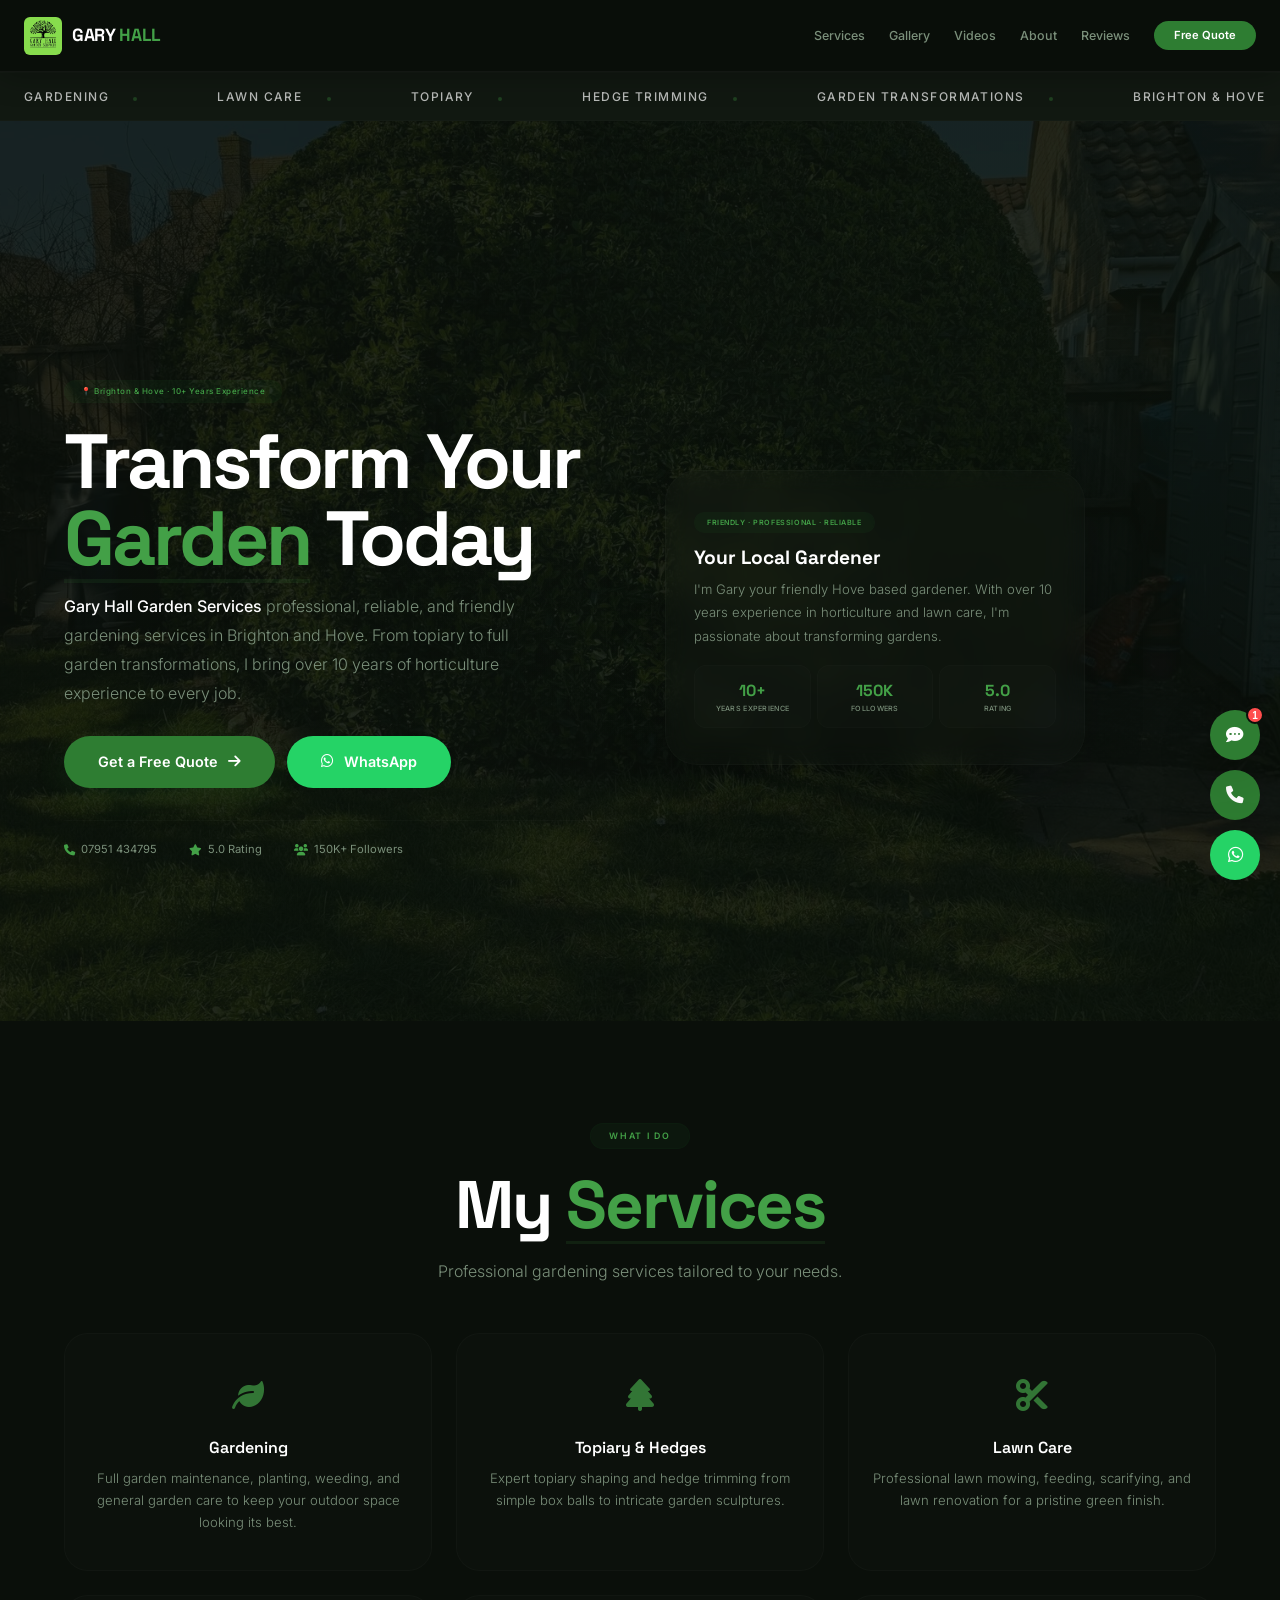
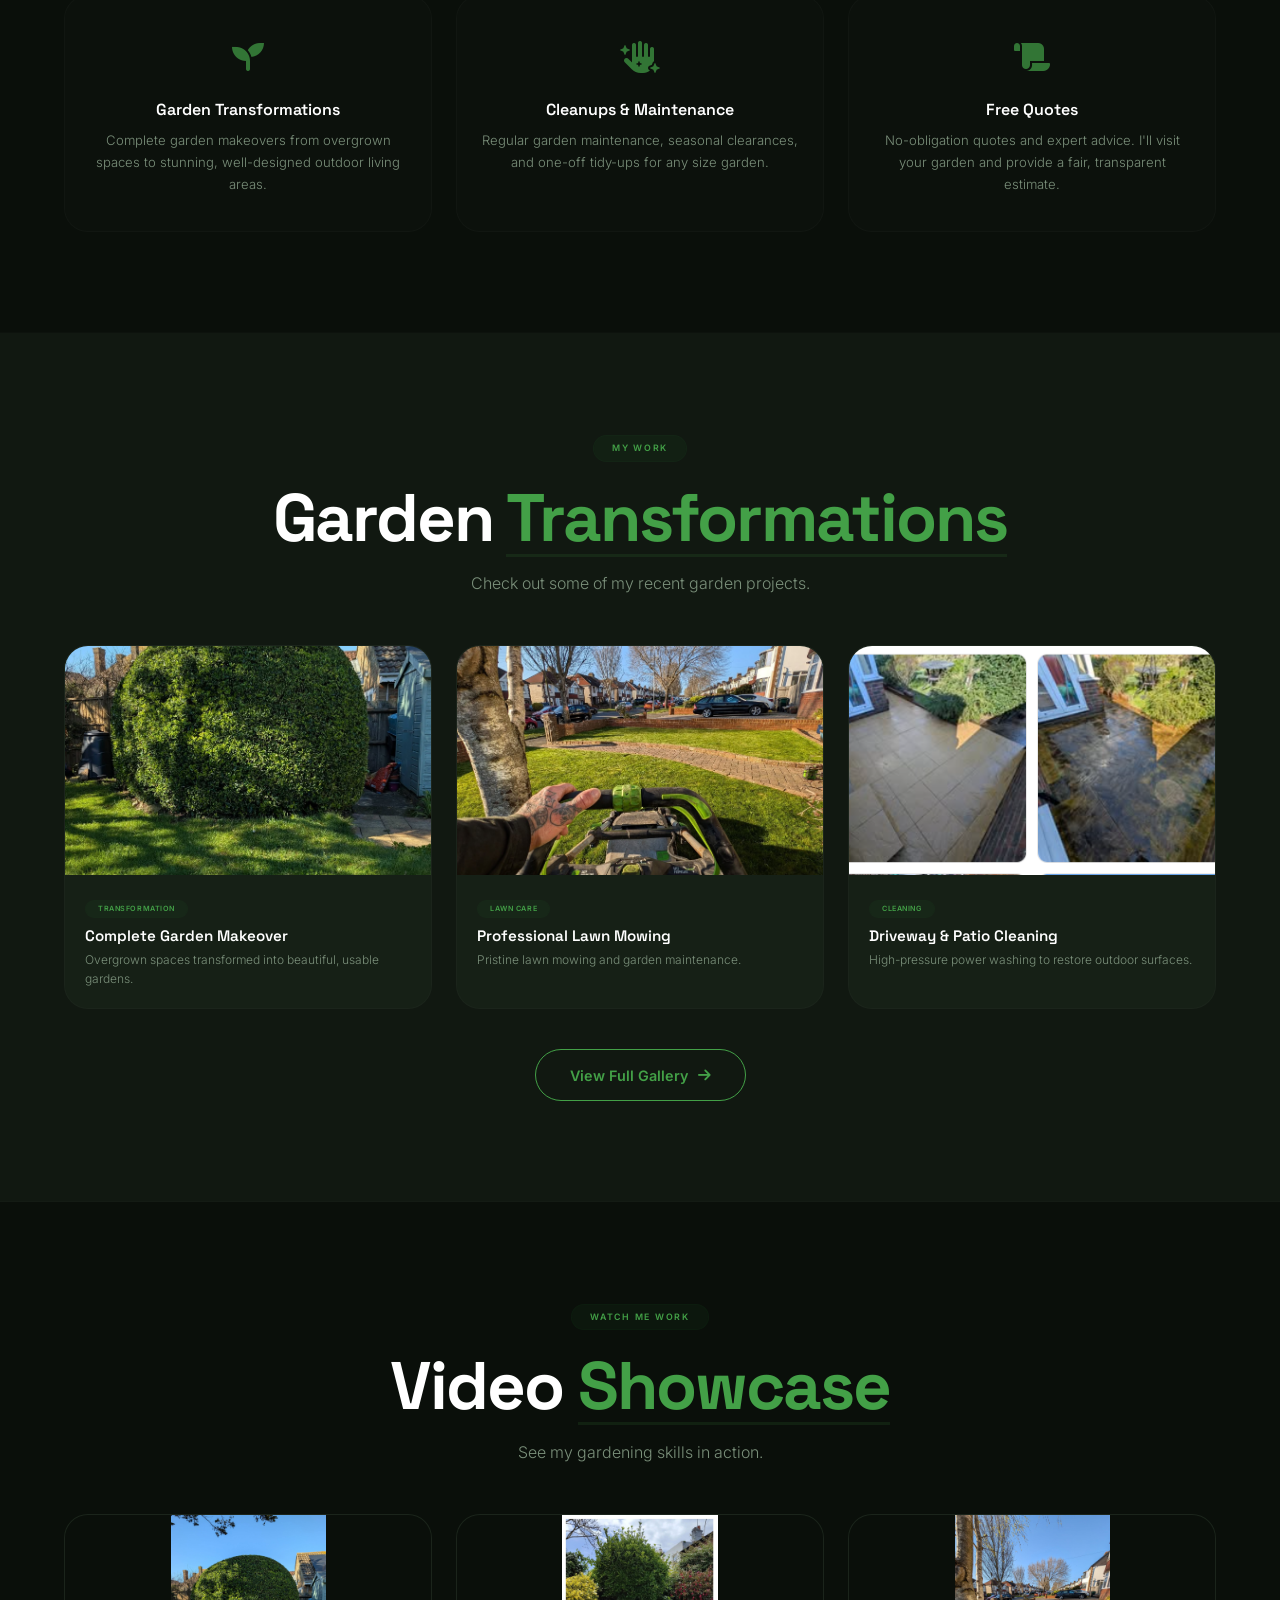
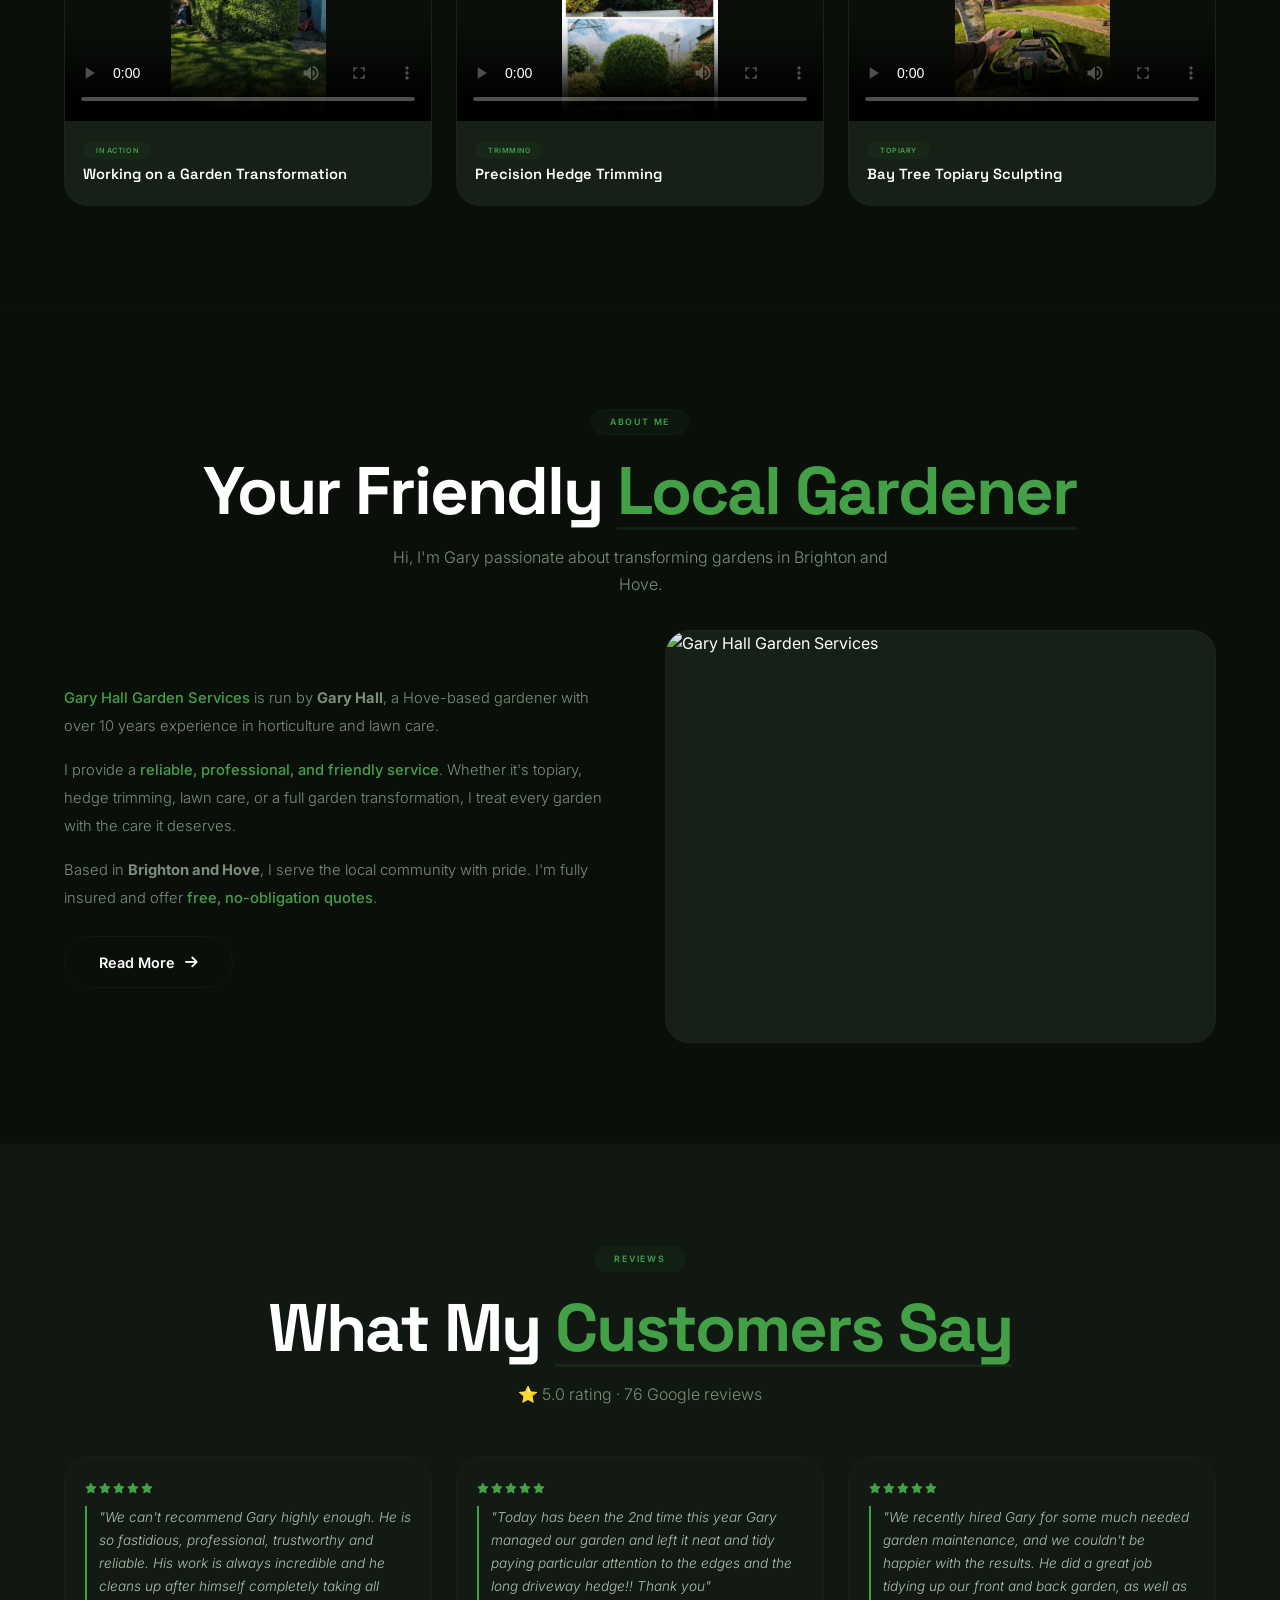
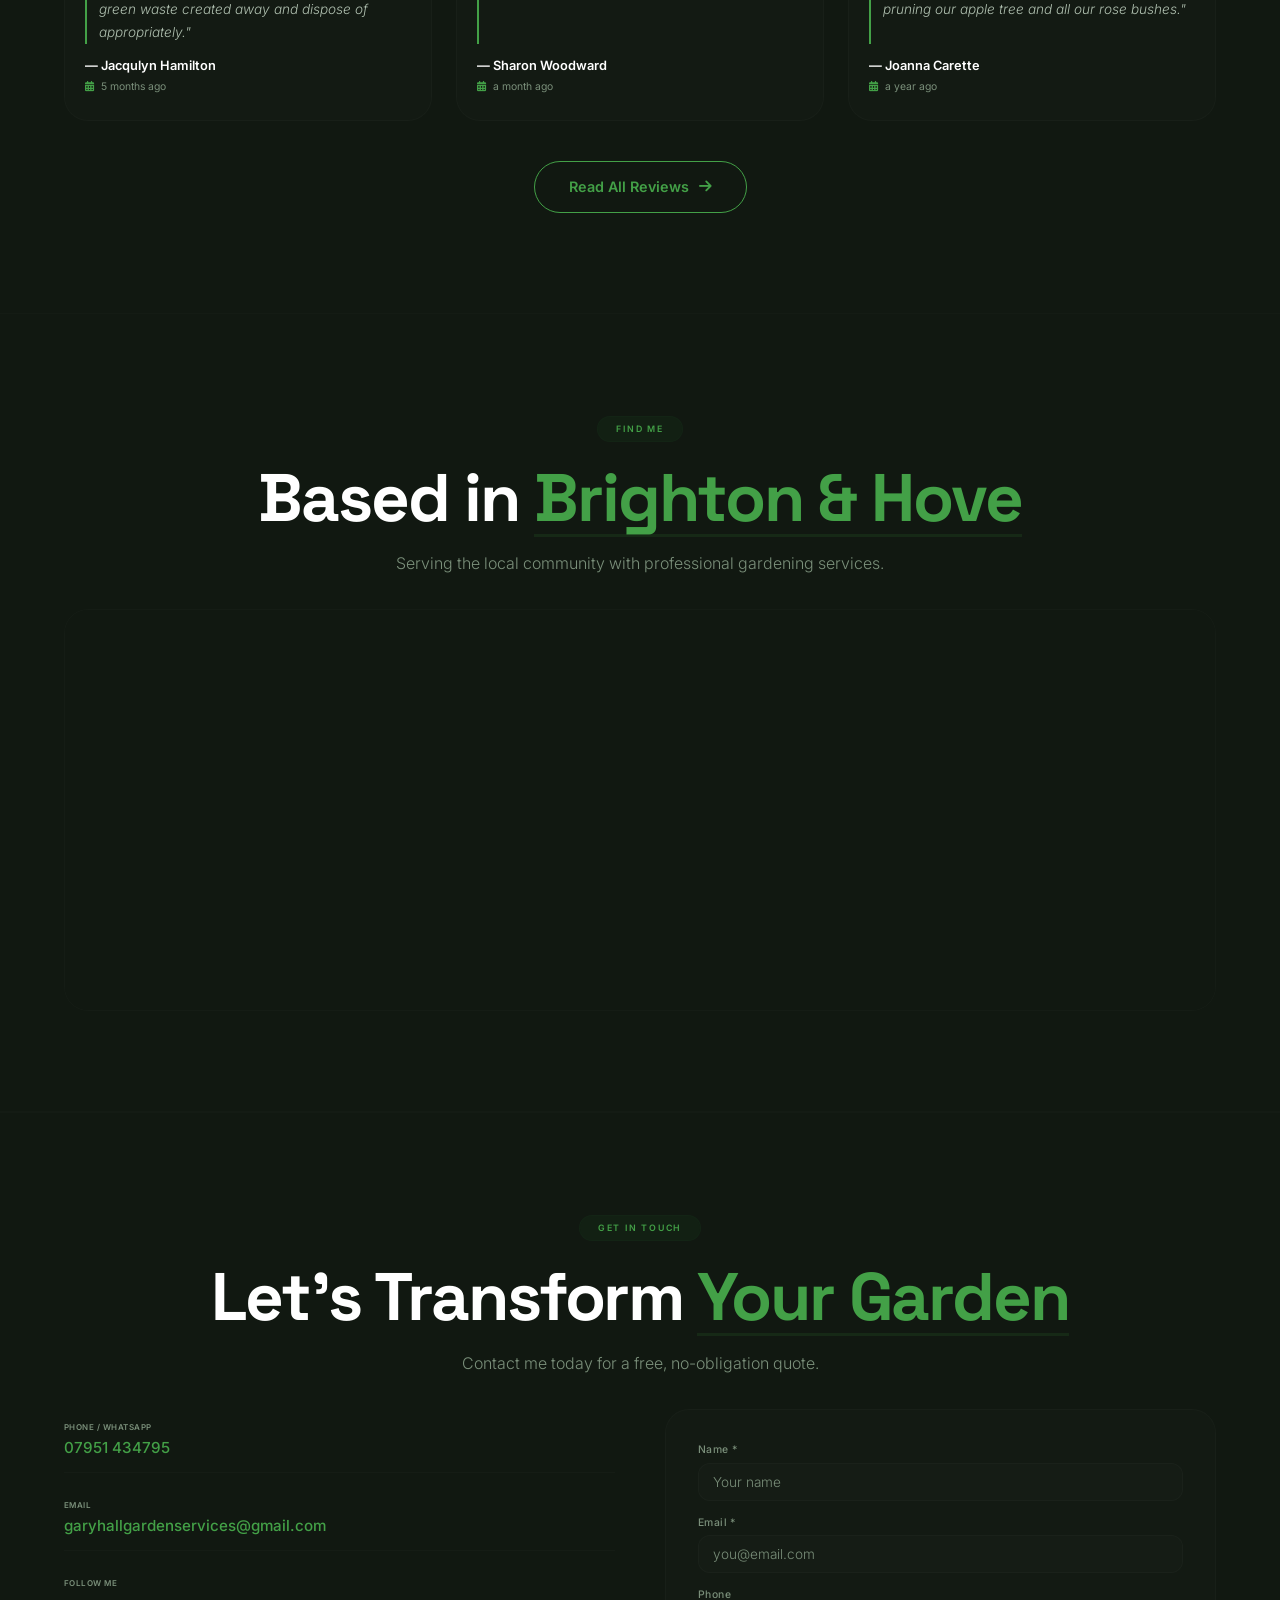
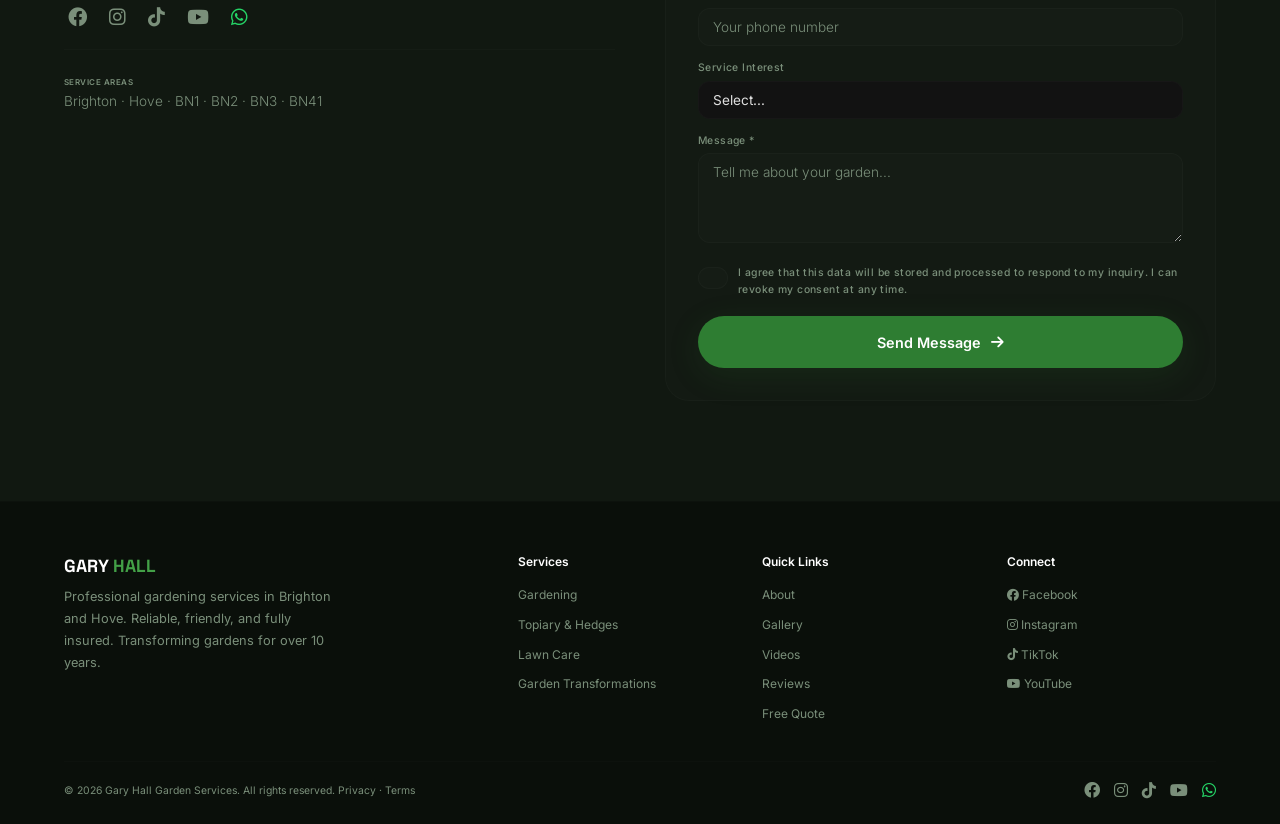
==== commit 2dcca387: "Update index.html" ====
--- a/index.html
+++ b/index.html
@@ -180,7 +180,7 @@
                     <a href="about.html" class="btn btn-outline">Read More <i class="fas fa-arrow-right"></i></a>
                 </div>
             </div>
-            <div class="about-image reveal"><img src="mowing mashine infront of house.jpg" alt="Gary Hall Garden Services" /></div>
+            <div class="about-image reveal"><img src="gary.jpg" alt="Gary Hall Garden Services" /></div>
         </div>
     </div>
 </section>
@@ -366,4 +366,4 @@
 
 <script src="script.js"></script>
 </body>
-</html>+</html>
